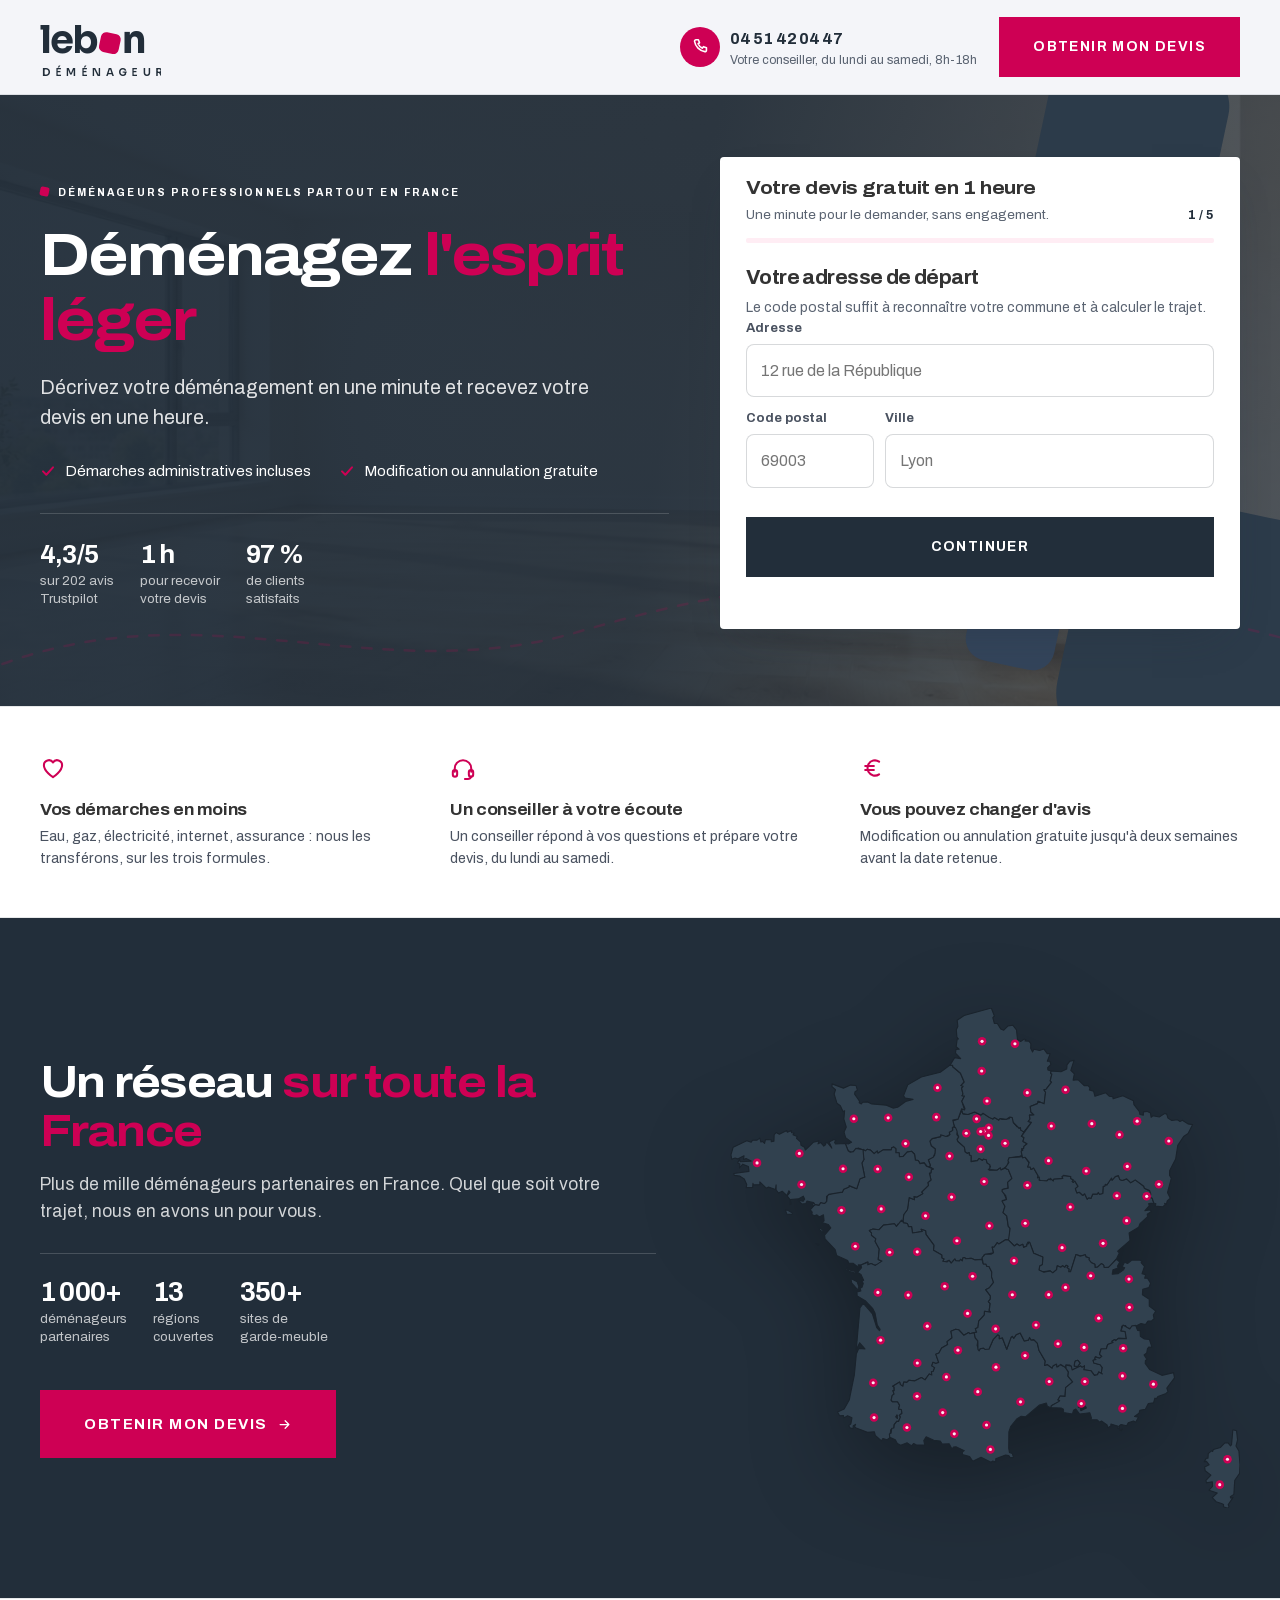
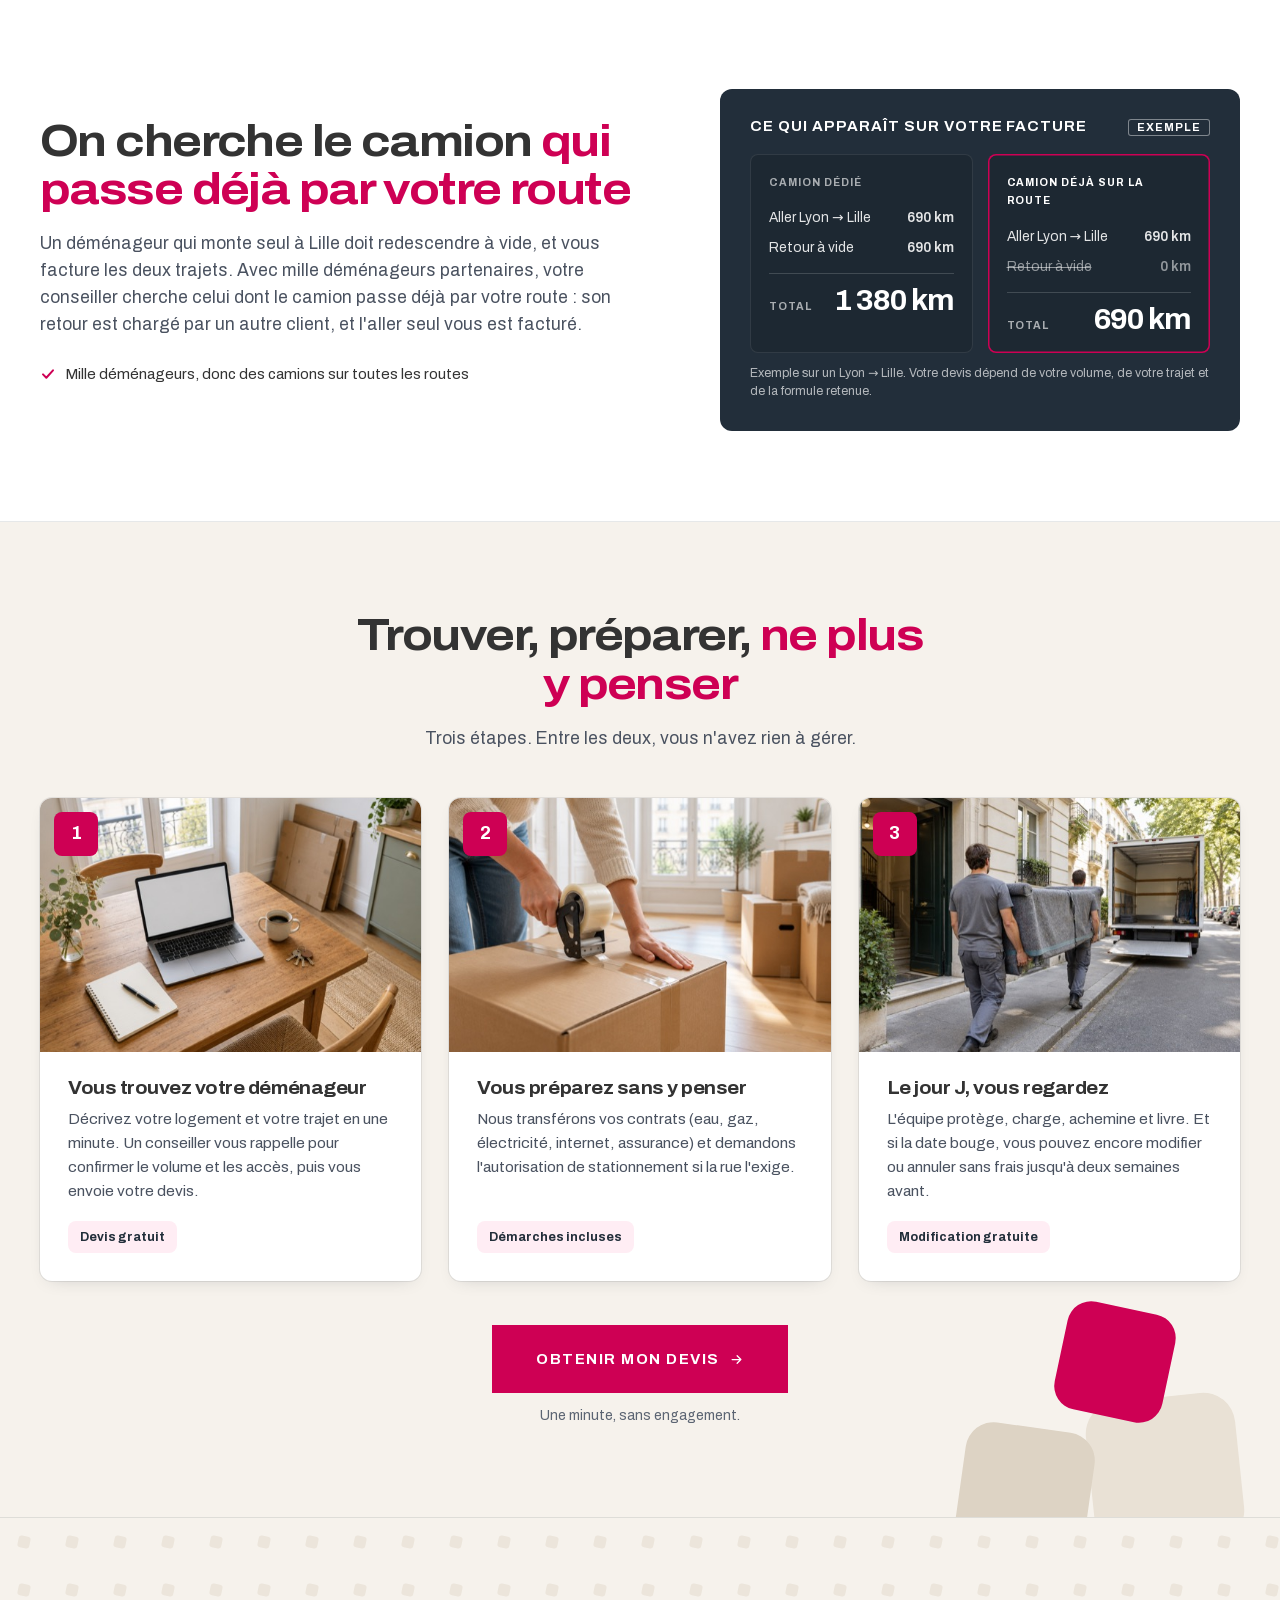
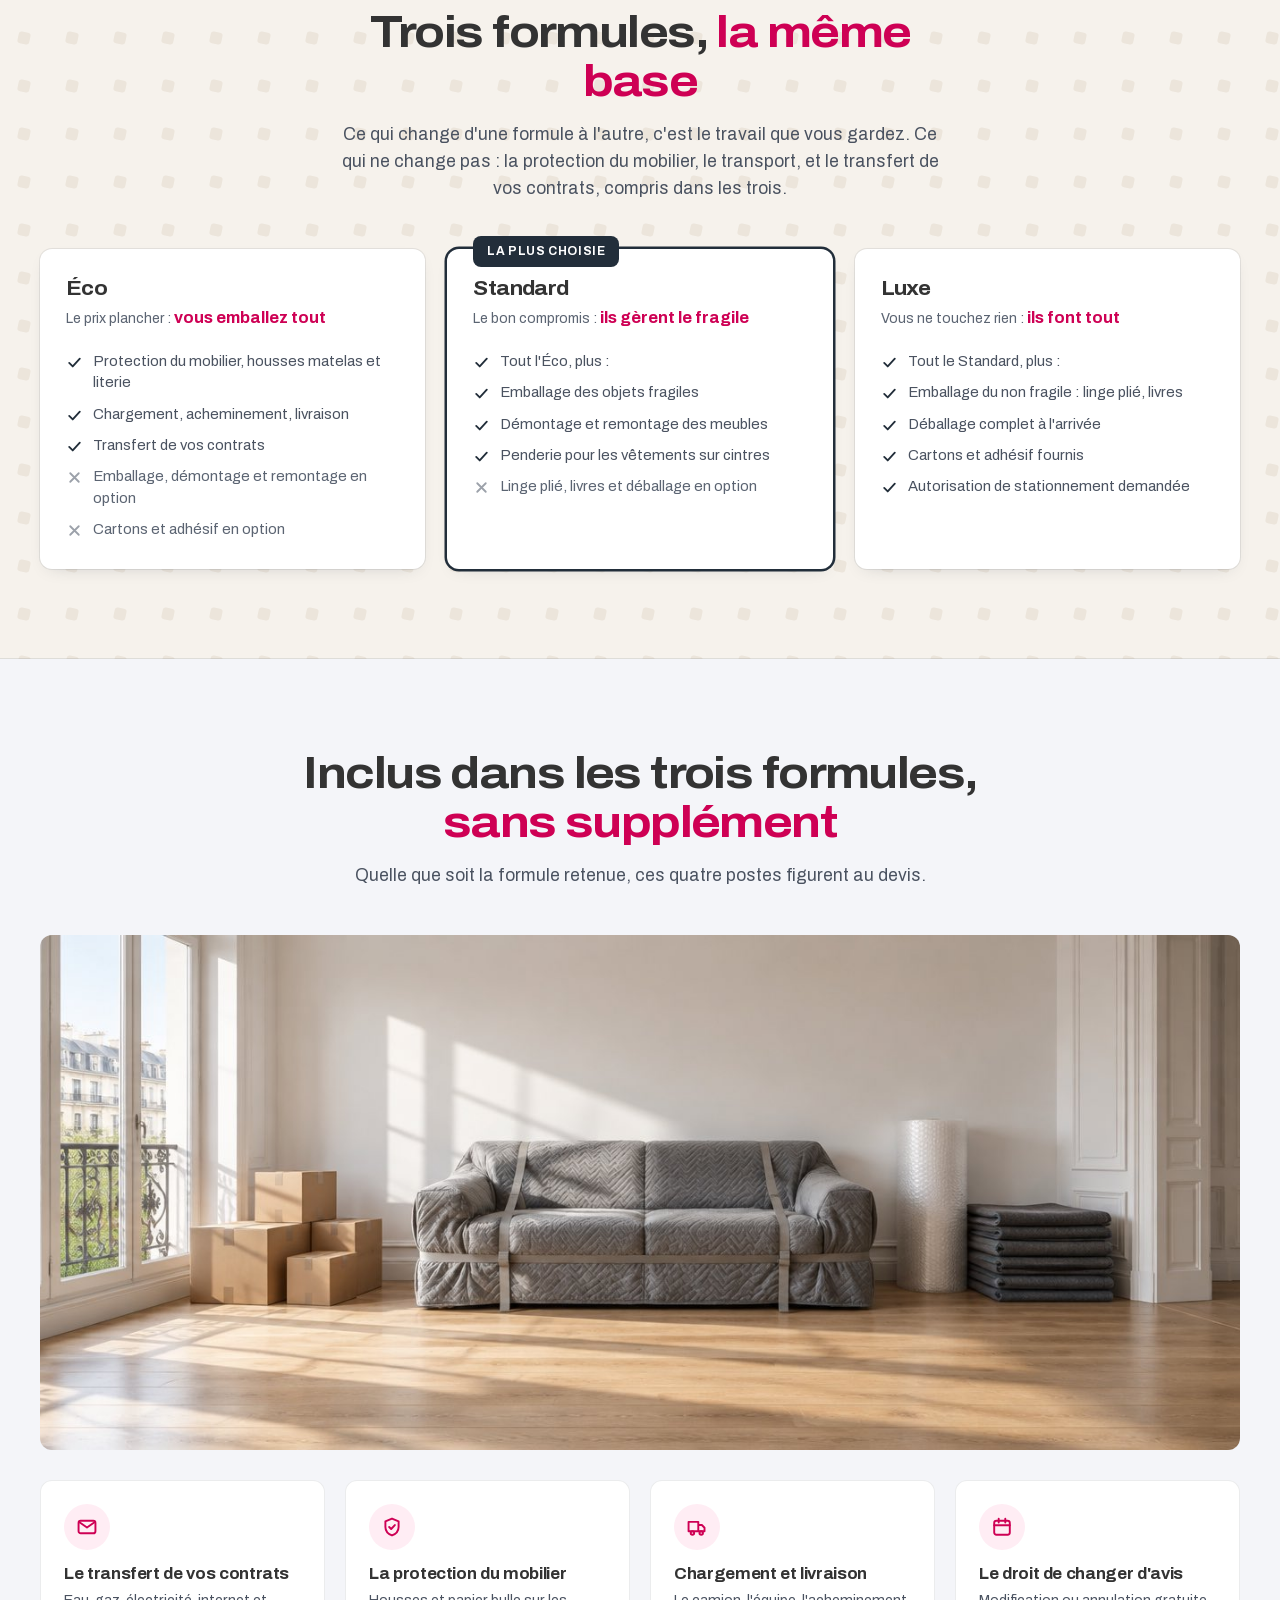
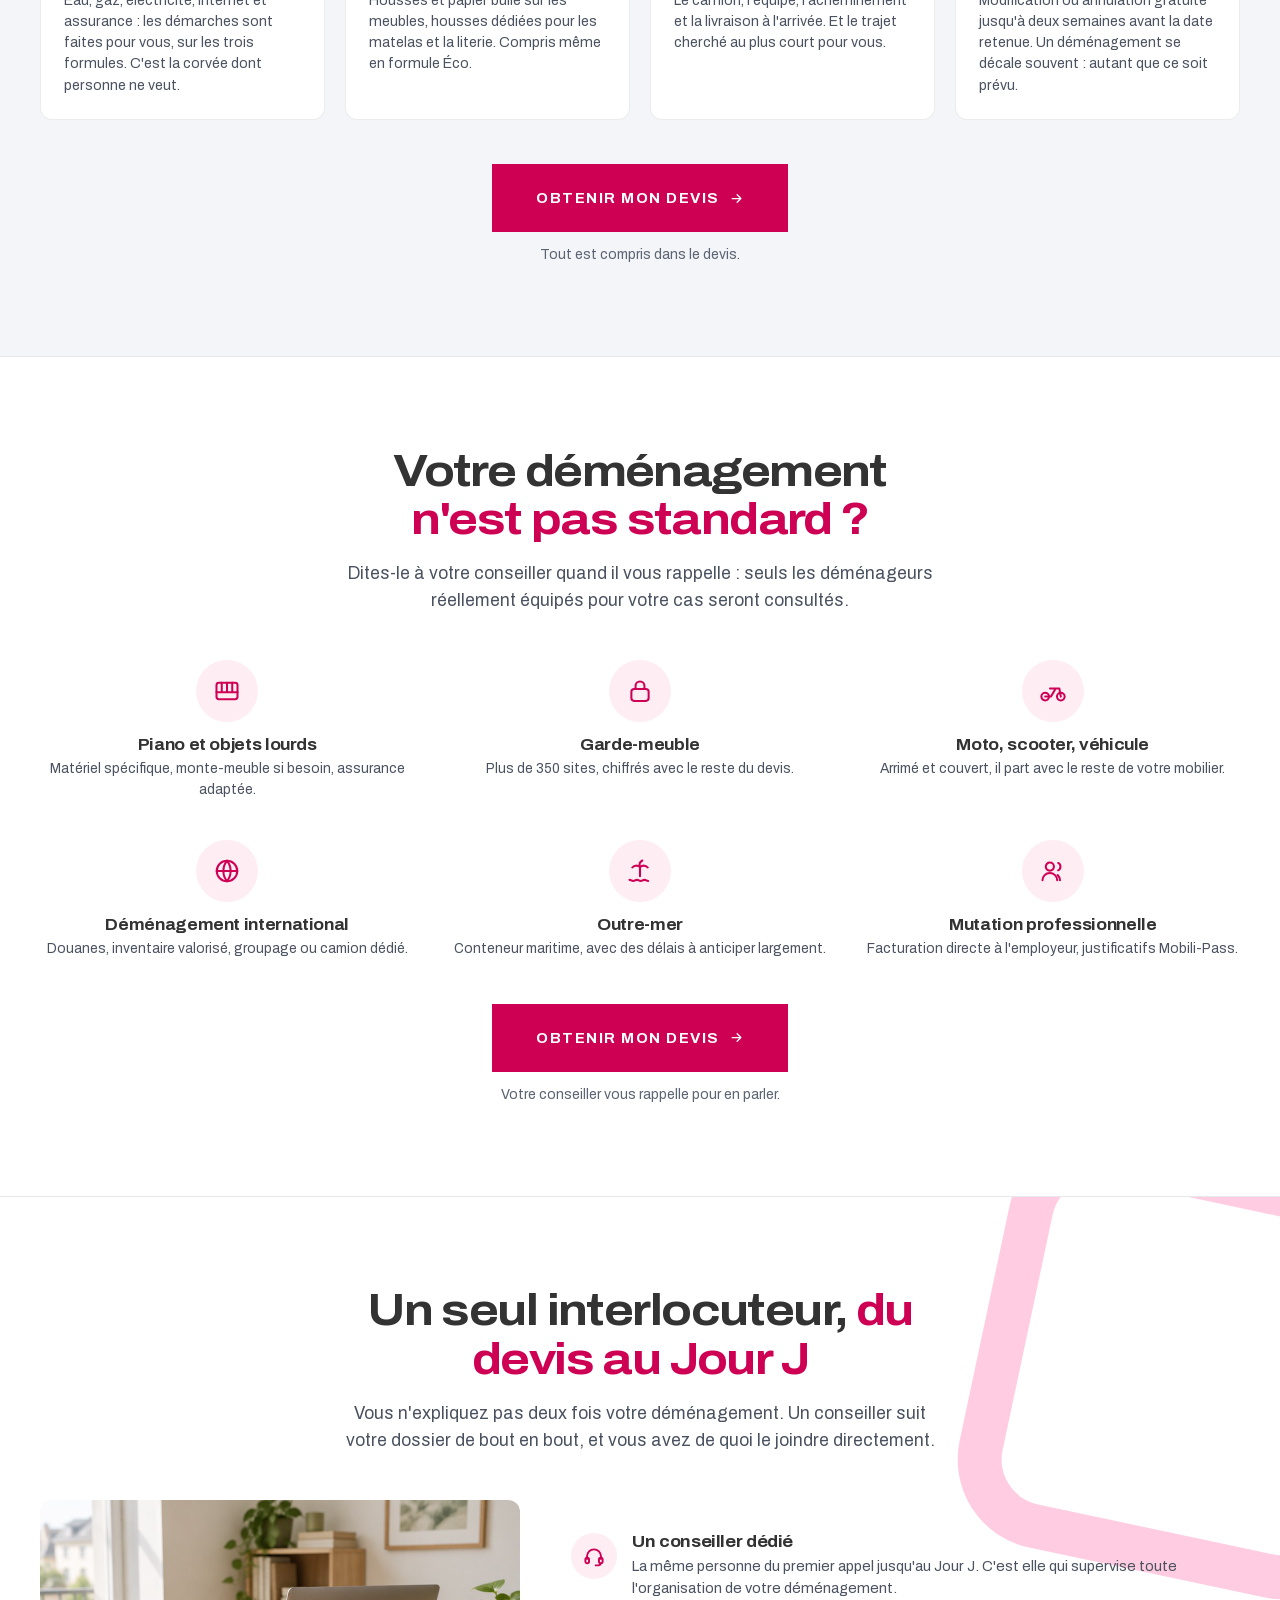
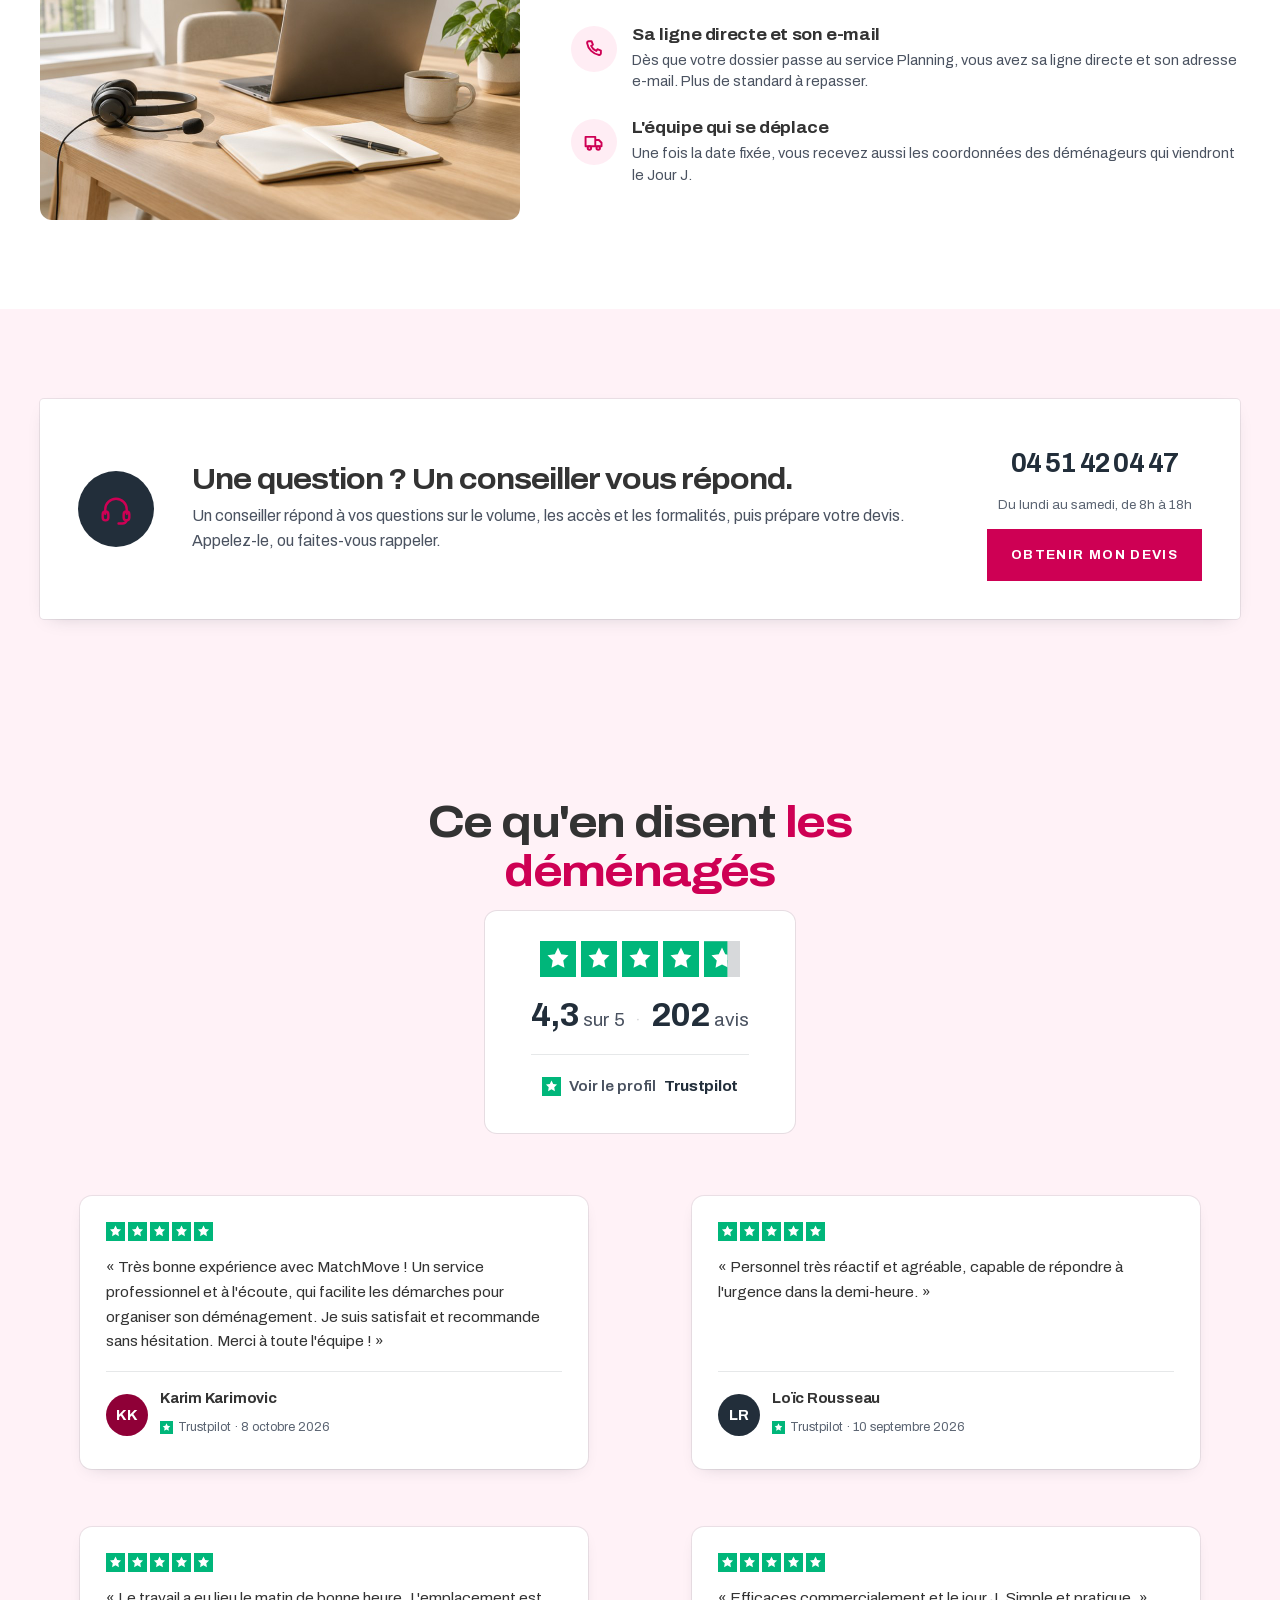
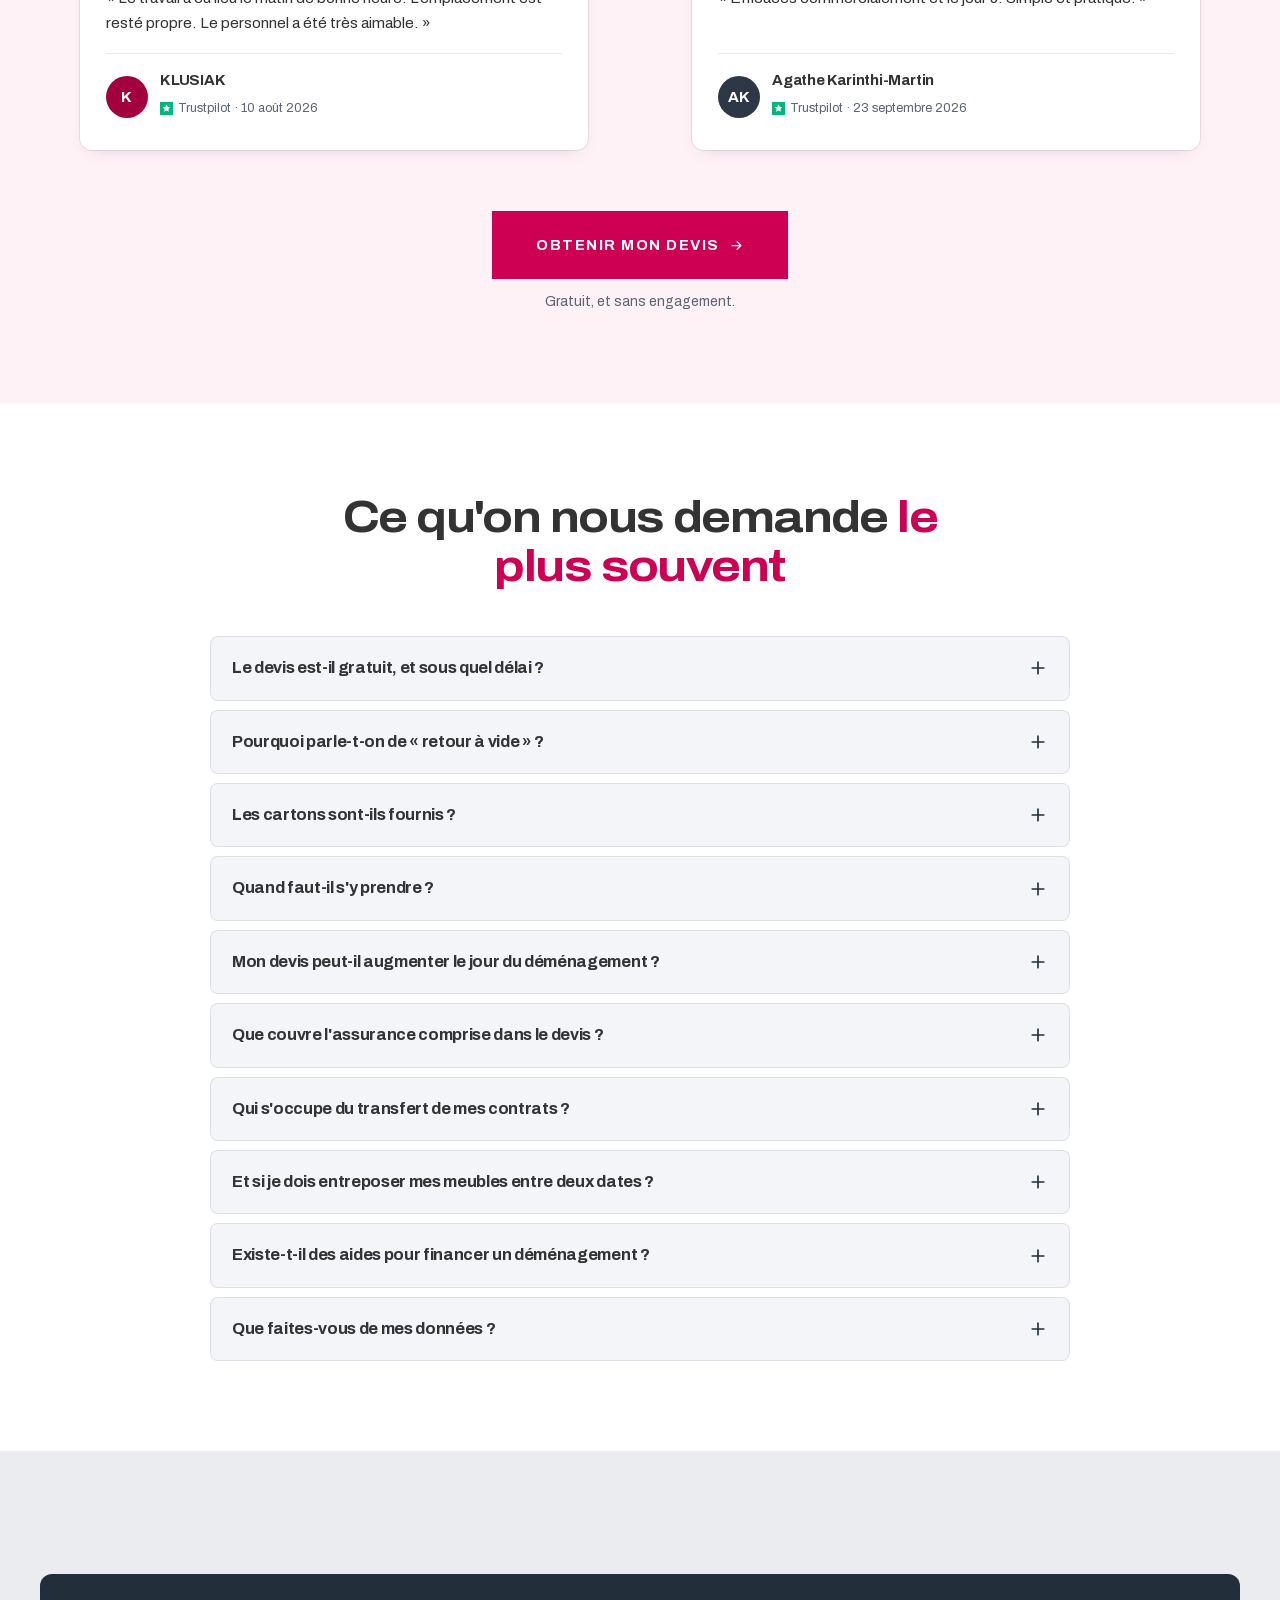
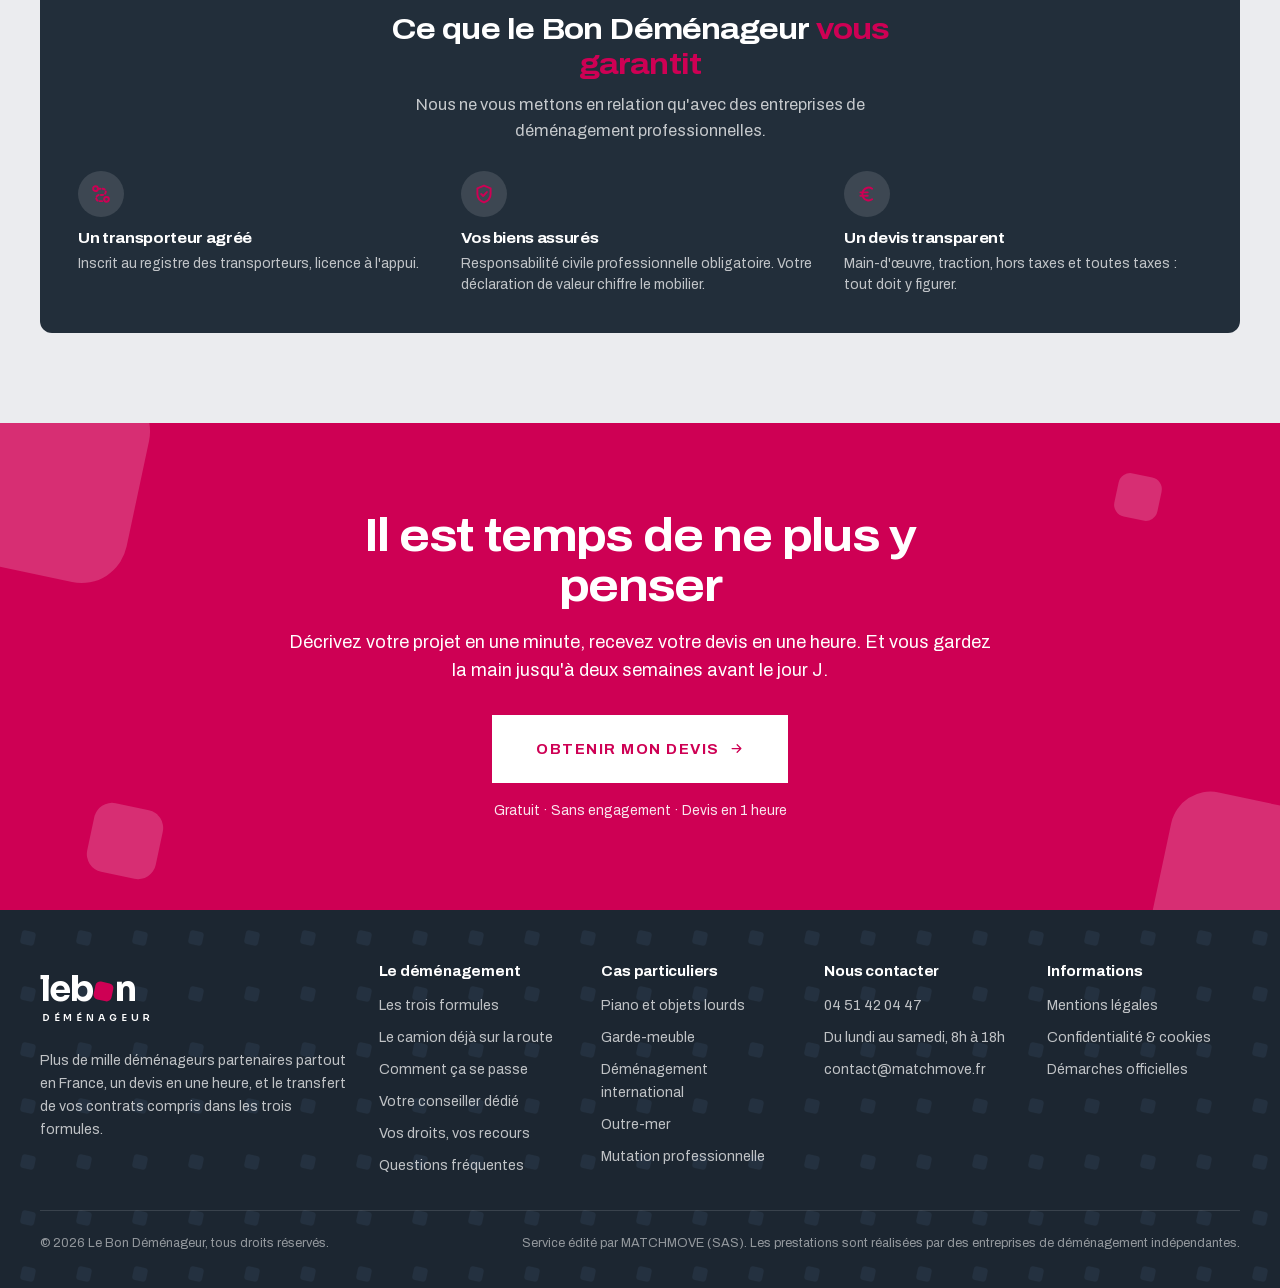
==== index.html @ 84400e70 "Plancher de sept jours sur la date de déménagement En deçà d'une semaine, aucun déménageur du réseau" ====
<!doctype html>
<html lang="fr">
<head>
<meta charset="utf-8">
<meta name="viewport" content="width=device-width, initial-scale=1, viewport-fit=cover">
<title>Déménagement : votre devis gratuit en 1 heure · Le Bon Déménageur</title>
<meta name="description" content="Décrivez votre déménagement en 1 minute, recevez votre devis en 1 heure. Plus de 1 000 déménageurs partenaires, démarches administratives incluses, annulation gratuite jusqu'à 2 semaines avant.">
<meta name="theme-color" content="#222E3A">
<link rel="icon" href="img/favicon.svg?v=2" type="image/svg+xml">
<!-- Le domaine est lebondéménageur.com, soit xn--lebondmnageur-ghbb.com en
     punycode. C'est la forme ASCII qui est écrite ici : les robots
     d'indexation et les scrapeurs de réseaux sociaux la traitent tous, la
     forme accentuée non. Google réaffiche l'accentuée dans ses résultats. -->
<link rel="canonical" href="https://xn--lebondmnageur-ghbb.com/">
<meta property="og:url" content="https://xn--lebondmnageur-ghbb.com/">

<meta property="og:type" content="website">
<meta property="og:locale" content="fr_FR">
<meta property="og:site_name" content="Le Bon Déménageur">
<meta property="og:title" content="Déménagez l'esprit léger">
<meta property="og:description" content="Votre devis en 1 heure. Plus de 1 000 déménageurs partenaires, démarches administratives incluses, annulation gratuite jusqu'à 2 semaines avant le jour J.">

<!-- Les deux polices du hero sont préchargées : elles portent le H1 et le
     formulaire, soit tout ce qui est visible au premier écran. Le reste de la
     page n'utilise aucune autre fonte. -->
<link rel="preload" href="fonts/archivo-latin.woff2" as="font" type="font/woff2" crossorigin>

<!-- IwlCMP : consent defaults (NE PAS deplacer, doit preceder GTM) -->
<script>
window.dataLayer=window.dataLayer||[];function gtag(){dataLayer.push(arguments);}
gtag('consent','default',{ad_storage:'denied',ad_user_data:'denied',
ad_personalization:'denied',analytics_storage:'denied',functionality_storage:'denied',
personalization_storage:'denied',security_storage:'granted',wait_for_update:500});
gtag('set','url_passthrough',true);gtag('set','ads_data_redaction',true);
</script>
<script src="https://cmp.iwantlead.fr/cmp/v1/cmp.js" data-site-id="qzzmdasx"></script>
<!-- Snippet GTM du client APRES ce bloc -->

<!-- Google Tag Manager — conteneur GTM-TWQ8JV44.
     Il DOIT rester après le bloc IwlCMP ci-dessus : les consentements par
     défaut se déclarent avant que la moindre balise ne parte. -->
<script>(function(w,d,s,l,i){w[l]=w[l]||[];w[l].push({'gtm.start':
new Date().getTime(),event:'gtm.js'});var f=d.getElementsByTagName(s)[0],
j=d.createElement(s),dl=l!='dataLayer'?'&l='+l:'';j.async=true;j.src=
'https://www.googletagmanager.com/gtm.js?id='+i+dl;f.parentNode.insertBefore(j,f);
})(window,document,'script','dataLayer','GTM-TWQ8JV44');</script>
<!-- End Google Tag Manager -->

<style>
/* ──────────────────────────────────────────────────────────────────────────
   CHARTE — Le Bon Déménageur
   Structure relevée sur l'Officiel du Déménagement : un navy ardoise #222E3A
   en ancre et leur magenta #CE0054 en action. La typo s'en écarte :
   Archivo, une seule famille dont l'axe de largeur fait la hiérarchie.
   La charte tient en deux teintes et des gris : le navy et le magenta. Sur
   fond sombre, où le magenta ne tient pas (2,47), c'est sa version claire
   qui prend le relais. Aucune troisième couleur.
   Deux corrections d'accessibilité au passage : leur site pose du blanc sur
   le vert pomme (2,04, illisible) et utilise un gris de texte #8F929B à
   3,11 — remplacé ici par un gris ardoise de la même famille.
   Tous les ratios ci-dessous sont mesurés.
   ────────────────────────────────────────────────────────────────────────── */
:root{
  /* Ancre de marque, relevée telle quelle sur leur site. 13,82 sur blanc,
     et le blanc dessus tient à 13,82 : titres et grands aplats sombres. */
  --nuit:#222E3A;  --nuit-2:#2C3845;  --nuit-3:#19232C;
  /* Leur vert pomme. Fond de bouton UNIQUEMENT, avec l'encre navy dessus
     (6,76). Jamais de blanc dessus, jamais en texte sur fond clair : il
     tombe à 2,04. Sert aussi d'accent sur le navy, où il donne 6,76. */
  /* Action principale, relevée sur leur site. Le blanc dessus donne 5,60 :
     on peut la reprendre telle quelle. */
  --magenta:#CE0054; --magenta-2:#A3003F;
  /* Accent sur fond sombre. Le magenta lui-même n'y tient pas (2,47 sur le
     navy) : c'est donc sa version claire qui prend le relais, à 6,04. Même
     famille chromatique, aucune troisième teinte dans la charte. */
  --rose:#CE0054;
  /* Décoratif seulement : bande du logo, tracés, filets. */
  --rose-2:#ED1D71;
  /* Teintes claires pour les pastilles et les fonds de bloc : l'encre navy y
     tient à 10,90. */
  --rose-pale:#FFEDF4; --rose-brume:#FFF2F7;
  /* Leurs gris d'interface. */
  --gris:#F4F5F9;
  --creme:#F6F2EC; --gris-2:#EBECEF; --white:#fff;
  /* Encre. --ink-3 est le plus clair qui reste lisible en petit texte
     (5,98 sur blanc, 5,49 sur le gris). */
  --ink:#333333; --ink-2:#4A5260; --ink-3:#5B6472;
  --line:rgba(34,46,58,.11); --line-2:rgba(34,46,58,.18);
  --err:#A52539;
  /* L'anneau de focus doit contraster avec le fond qu'il touche. Aucune
     couleur ne tient à la fois sur blanc et sur navy : le vert foncé sert
     sur fond clair, et une règle plus bas bascule sur le vert pomme dans
     les sections sombres. */
  --focus:#A3003F;
  /* Angles presque droits, comme chez eux : 12 px sur les boutons, 4 px sur
     les cartes. Les pastilles arrondies de la version précédente donnaient
     un ton « application », pas « déménageur ». */
  --r-lg:4px; --r-md:12px; --r-sm:8px;
  --ease:cubic-bezier(.32,.72,0,1);
  --shadow:0 18px 44px -22px rgba(34,46,58,.40), 0 0 0 1px rgba(34,46,58,.09);
  --shadow-sm:0 6px 18px -10px rgba(34,46,58,.26), 0 0 0 1px rgba(34,46,58,.09);
  /* Une seule famille pour toute la page. Archivo a un axe de largeur :
     c'est lui, et non un changement de police, qui crée la hiérarchie — titres
     légèrement élargis (112), sur-titres resserrés (88). */
  --font:'Archivo', ui-sans-serif, system-ui, -apple-system, 'Segoe UI', Arial, sans-serif;
  --wrap:1200px;
}

@font-face{font-family:'Archivo';src:url(fonts/archivo-latin.woff2) format('woff2');font-weight:400 700;font-stretch:85% 115%;font-style:normal;font-display:swap;unicode-range:U+0000-00FF,U+0131,U+0152-0153,U+02BB-02BC,U+02C6,U+02DA,U+02DC,U+0304,U+0308,U+0329,U+2000-206F,U+20AC,U+2122,U+2191,U+2193,U+2212,U+2215,U+FEFF,U+FFFD}
@font-face{font-family:'Archivo';src:url(fonts/archivo-latin-ext.woff2) format('woff2');font-weight:400 700;font-stretch:85% 115%;font-style:normal;font-display:swap;unicode-range:U+0100-02BA,U+02BD-02C5,U+02C7-02CC,U+02CE-02D7,U+02DD-02FF,U+0304,U+0308,U+0329,U+1D00-1DBF,U+1E00-1E9F,U+1EF2-1EFF,U+2020,U+20A0-20AB,U+20AD-20C4,U+2113,U+2C60-2C7F,U+A720-A7FF}

*,*::before,*::after{box-sizing:border-box}
html{-webkit-text-size-adjust:100%;scroll-behavior:smooth}
@media (prefers-reduced-motion:reduce){html{scroll-behavior:auto}*,*::before,*::after{animation-duration:.01ms!important;transition-duration:.01ms!important}}
body{margin:0;background:var(--gris);color:var(--ink);font-family:var(--font);font-size:17px;line-height:1.6;-webkit-font-smoothing:antialiased;overflow-x:hidden}
img,svg{max-width:100%}
/* Les titres prennent la largeur étendue d'Archivo : ils gagnent en présence
   sans changer de police ni monter en graisse. */
h1,h2,h3,h4{margin:0;line-height:1.08;letter-spacing:-.035em;font-weight:700;font-stretch:112%}
h3,h4{letter-spacing:-.025em;font-stretch:106%}
p{margin:0}
a{color:inherit}
button{font:inherit;color:inherit}
/* Un seul accent sur fond clair : celui des boutons. Sur fond sombre il
   reste le rose clair, car le magenta n'y tient que 1,99:1 contre le
   voile du hero, soit sous le seuil même pour du grand texte. */
.em{color:var(--magenta)}
.wrap{width:min(100% - 36px, var(--wrap));margin-inline:auto}
.sr{position:absolute;width:1px;height:1px;padding:0;margin:-1px;overflow:hidden;clip:rect(0 0 0 0);white-space:nowrap;border:0}
:where(a,button,input,select,summary,label.opt):focus-visible{outline:3px solid var(--focus);outline-offset:2px;border-radius:8px}
/* Sur le navy, le vert foncé ne ressort pas (2,85) : on bascule sur le vert
   pomme, qui y donne 6,76. */
.hero :focus-visible,.km :focus-visible,.final :focus-visible,.ftr :focus-visible,
.sticky__tel:focus-visible{outline-color:var(--rose)}

/* ── Boutons ─────────────────────────────────────────────────────────────── */
.btn{display:inline-flex;align-items:center;justify-content:center;gap:9px;border:0;cursor:pointer;
  font-weight:700;font-size:14px;letter-spacing:.1em;text-transform:uppercase;
  padding:19px 34px;border-radius:0;font-stretch:100%;
  text-decoration:none;transition:transform .16s var(--ease),background .16s,box-shadow .16s;white-space:nowrap}
.btn:active{transform:translateY(1px) scale(.99)}
/* Le balayage : un reflet oblique qui traverse le bouton au survol. Un seul
   pseudo-élément, animé en transform — rien qui déclenche un recalcul de mise
   en page. */
.btn{position:relative;overflow:hidden;isolation:isolate}
.btn::after{content:"";position:absolute;inset:0;z-index:-1;pointer-events:none;
  background:linear-gradient(100deg,transparent 30%,rgba(255,255,255,.26) 50%,transparent 70%);
  transform:translateX(-120%);transition:transform .6s var(--ease)}
.btn .ico{transition:transform .22s var(--ease)}
/* Action principale : leur magenta, blanc dessus (5,60). */
.btn--cta{background:var(--magenta);color:#fff}
.btn--cta:hover{background:var(--magenta-2)}
/* Action secondaire : le vert pomme ne porte que l'encre navy (2,04 en blanc). */
.btn--nuit{background:var(--nuit);color:#fff}
.btn--nuit:hover{background:var(--nuit-2)}
.btn--ghost{background:transparent;color:var(--nuit);box-shadow:inset 0 0 0 2px var(--line-2)}
.btn--ghost:hover{box-shadow:inset 0 0 0 2px var(--nuit)}
.btn--lg{padding:22px 44px;font-size:15px}
.btn--full{width:100%}
.ico{width:1em;height:1em;fill:none;stroke:currentColor;stroke-width:2;stroke-linecap:round;stroke-linejoin:round;flex:none}

/* ── En-tête ─────────────────────────────────────────────────────────────── */
.hdr{position:relative;z-index:30;background:var(--gris);border-bottom:1px solid var(--line)}
.hdr__in{display:flex;align-items:center;gap:20px;padding:13px 0;justify-content:space-between}
.hdr__logo{display:flex;align-items:center;text-decoration:none}
.hdr__logo img{height:68px;width:auto;display:block}
.hdr__r{display:flex;align-items:center;gap:22px}
.tel{display:flex;align-items:center;gap:10px;text-decoration:none;min-height:44px}
.tel__ico{width:40px;height:40px;border-radius:50%;background:var(--magenta);color:#fff;display:grid;place-items:center;flex:none}
.tel__ico .ico{width:19px;height:19px}
.tel b{display:block;font-size:16px;letter-spacing:-.015em;color:var(--nuit)}
.tel small{display:block;font-size:12.5px;color:var(--ink-3);line-height:1.3}
@media (max-width:900px){.hdr__logo img{height:56px}.tel small{display:none}.hdr .btn{display:none}}
@media (max-width:560px){.tel b{display:none}.hdr__in{padding:11px 0}}

/* ── Hero ────────────────────────────────────────────────────────────────── */
.hero{position:relative;color:#fff;overflow:clip;padding:clamp(34px,5vw,62px) 0 clamp(46px,6vw,78px);
  background:var(--nuit) url(img/hero-900.jpg) center/cover no-repeat}
@media (min-width:901px){.hero{background-image:url(img/hero-1600.jpg)}}
/* Le voile qui rend le blanc lisible par-dessus la photo. Densité calibrée,
   pas estimée : le pixel le plus clair sous le titre est du blanc pur (la
   fenêtre du cliché), et tout se mesure sur ce pire cas.
   Relevé de 93 à 96 % : la photo s'efface davantage, et surtout le rose du
   surtitre y passe de 4,16 à 4,57, au-dessus des 4,5 exigés pour du texte de
   moins de 18,66 px — ce qu'il n'atteignait pas avant. Le blanc du titre y
   monte à 12,25.
   Le voile s'éclaircit à droite, sous la carte du formulaire, où aucun texte
   clair ne repose sur la photo : c'est là qu'on la laisse se voir. */
.hero::before{content:"";position:absolute;inset:0;
  background:linear-gradient(100deg,
    rgba(34,46,58,.96) 0%, rgba(34,46,58,.94) 52%,
    rgba(34,46,58,.84) 74%, rgba(34,46,58,.68) 100%)}
@media (max-width:1000px){
  /* En une seule colonne, le texte traverse toute la largeur : le voile
     redevient uniforme, à la densité mesurée. */
  .hero::before{background:linear-gradient(180deg, rgba(34,46,58,.96), rgba(34,46,58,.94))}
}
.hero__route{position:absolute;left:0;right:0;bottom:-6px;height:190px;opacity:.16;pointer-events:none}
.hero__in{position:relative;z-index:1;display:grid;grid-template-columns:minmax(0,1fr) minmax(0,520px);gap:clamp(28px,4vw,58px);align-items:start}
.hero__copy{padding-top:clamp(4px,2vw,26px)}
/* Sur-titre : un fond et un rayon en faisaient un bouton alors que rien n'y
   est cliquable. Il redevient ce qu'il est — une ligne de texte, tenue par
   son interlettrage et un filet d'accent. */
.eyebrow{display:flex;align-items:center;gap:9px;font-size:11.5px;font-weight:700;
  letter-spacing:.18em;font-stretch:88%;text-transform:uppercase;color:#fff;
  margin-bottom:22px}
.eyebrow .dot{width:9px;height:9px;border-radius:2px;background:var(--rose);flex:none;
  transform:rotate(12deg)}  /* même inclinaison que le carré du logo et que les cartons */
h1{font-size:clamp(35px,5.4vw,60px);letter-spacing:-.035em}
.hero__sub{margin-top:20px;font-size:clamp(16.5px,1.65vw,19.5px);line-height:1.55;color:rgba(255,255,255,.86);max-width:30em}
/* Même remarque : les arguments étaient encadrés comme des boutons. Sans fond
   ni bordure, seule la coche d'accent les signale — et ils se lisent comme la
   liste qu'ils sont. */
.chips{display:flex;flex-wrap:wrap;gap:11px 28px;margin-top:26px;padding:0;list-style:none}
.chips li{display:inline-flex;align-items:center;gap:9px;font-size:15px;font-weight:400}
.chips .ico{width:16px;height:16px;color:var(--rose);stroke-width:3}
.hero__proof{margin-top:30px;padding-top:26px;border-top:1px solid rgba(255,255,255,.16);
  display:grid;grid-template-columns:repeat(3,auto);gap:26px;justify-content:start}
.hero__proof b{display:block;font-size:26px;letter-spacing:-.03em;line-height:1.1}
.hero__proof span{display:block;font-size:13.5px;color:rgba(255,255,255,.72);line-height:1.35;margin-top:3px}
@media (max-width:1000px){
  /* Sous 1000 px le formulaire passerait sous les arguments, soit ~1 200 px
     plus bas : sur mobile il ne serait jamais vu. display:contents fait
     remonter les enfants de .hero__copy au rang d'éléments de grille, ce qui
     permet d'intercaler la carte entre l'accroche et les arguments. */
  .hero__in{grid-template-columns:1fr;text-align:center;row-gap:0}
  .hero__copy{display:contents}
  /* Centré, le sur-titre passe sur deux lignes et son filet se retrouve à
     côté de la première seulement, ce qui déséquilibre le bloc. On le masque :
     l'interlettrage suffit à distinguer la ligne. */
  .eyebrow{order:1;justify-content:center}
  .eyebrow .dot{display:none}
  h1{order:2}
  .hero__sub{order:3;margin-inline:auto;margin-bottom:26px}
  .quiz{order:4;text-align:left}
  .chips{order:5;justify-content:center;margin-top:30px}
  .hero__proof{order:6;justify-content:center;grid-template-columns:repeat(3,1fr);
    max-width:480px;margin-inline:auto;text-align:center;gap:14px}
}
@media (max-width:560px){
  .hero{padding-top:24px}
  h1{font-size:clamp(31px,8.6vw,38px)}
  .hero__sub{font-size:16px;margin-top:16px}
  .eyebrow{margin-bottom:16px;font-size:12.5px;padding:7px 13px}
  .hero__proof b{font-size:21px}
  .hero__proof span{font-size:12px}
}

/* ── Carte formulaire ────────────────────────────────────────────────────── */
.quiz{background:var(--white);color:var(--ink);border-radius:var(--r-lg);box-shadow:var(--shadow);
  position:relative;scroll-margin-top:18px}
.quiz__top{padding:21px 26px 0}
.quiz__ttl{font-size:19px;letter-spacing:-.025em}
.quiz__meta{display:flex;justify-content:space-between;align-items:baseline;gap:12px;margin-top:5px}
.quiz__meta p{font-size:13.5px;color:var(--ink-3)}
.quiz__count{font-size:13px;font-weight:700;color:var(--nuit);font-variant-numeric:tabular-nums;flex:none}
.bar{height:5px;border-radius:2px;background:var(--rose-pale);overflow:hidden;margin-top:13px}
.bar i{display:block;height:100%;width:0;background:var(--magenta);border-radius:2px;transition:width .4s var(--ease)}
.quiz__view{padding:22px 26px 26px}
@media (max-width:560px){.quiz__top{padding:18px 18px 0}.quiz__view{padding:18px}}

.step{display:none;border:0;padding:0;margin:0;min-width:0}
.step.is-on{display:block;animation:in .34s var(--ease) both}
@keyframes in{from{opacity:0;transform:translateX(14px)}to{opacity:1;transform:none}}
.step__q{font-size:21px;font-weight:700;letter-spacing:-.028em;line-height:1.2;padding:0;display:block}
.step__hint{font-size:14px;color:var(--ink-3);margin-top:7px;line-height:1.45}
.opts{display:grid;gap:9px;margin-top:17px}
.opts--2{grid-template-columns:1fr 1fr}
@media (max-width:420px){.opts--2{grid-template-columns:1fr}}
.opt{position:relative;display:flex;align-items:center;gap:13px;padding:13px 15px;border-radius:var(--r-sm);
  background:var(--gris);box-shadow:inset 0 0 0 1.5px var(--line);cursor:pointer;
  transition:box-shadow .15s,background .15s,transform .15s var(--ease)}
.opt:hover{background:var(--rose-brume);box-shadow:inset 0 0 0 1.5px var(--nuit)}
.opt input{position:absolute;opacity:0;width:0;height:0}
.opt__ico{width:40px;height:40px;border-radius:11px;display:grid;place-items:center;flex:none;background:var(--rose-pale);color:var(--nuit)}
.opt__ico .ico{width:20px;height:20px}
.opt__txt{flex:1;font-weight:700;font-size:15.5px;letter-spacing:-.015em;line-height:1.25;min-width:0}
.opt__txt small{display:block;font-weight:500;font-size:13px;color:var(--ink-3);margin-top:2px;letter-spacing:0}
.opt__tick{width:22px;height:22px;border-radius:50%;flex:none;box-shadow:inset 0 0 0 2px var(--line-2);display:grid;place-items:center}
.opt__tick svg{width:13px;height:13px;fill:none;stroke:#fff;stroke-width:3;stroke-linecap:round;stroke-linejoin:round;opacity:0;transition:opacity .15s}
.opt input:checked ~ .opt__tick{background:var(--nuit);box-shadow:none}
.opt input:checked ~ .opt__tick svg{opacity:1}
.opt:has(input:checked){background:var(--rose-brume);box-shadow:inset 0 0 0 2px var(--nuit)}
.opt input:focus-visible ~ .opt__tick{outline:3px solid var(--focus);outline-offset:2px}

.grid2{display:grid;grid-template-columns:1fr 1fr;gap:11px;margin-top:17px}
.grid2--cp{grid-template-columns:128px 1fr}
@media (max-width:460px){.grid2,.grid2--cp{grid-template-columns:1fr}}
.field{display:flex;flex-direction:column;gap:5px;min-width:0;position:relative}
/* Suggestions d'adresse. La liste se superpose aux champs suivants et au
   panneau de projet : elle doit passer au-dessus, et ne jamais pousser le
   formulaire vers le bas pendant la frappe. */
.ac{position:absolute;top:100%;left:0;right:0;z-index:30;margin-top:5px;list-style:none;
  background:var(--white);border-radius:var(--r-sm);overflow:hidden auto;max-height:264px;
  overscroll-behavior:contain;box-shadow:0 0 0 1px var(--line-2),0 16px 34px -16px rgba(34,46,58,.55)}
.ac li{padding:10px 13px;font-size:14.5px;line-height:1.3;cursor:pointer;
  border-top:1px solid var(--line)}
.ac li:first-child{border-top:0}
.ac li small{display:block;font-size:12.6px;color:var(--ink-3);margin-top:2px}
.ac li[aria-selected="true"]{background:var(--rose-brume);box-shadow:inset 2.5px 0 0 var(--magenta)}
@media (hover:hover) and (pointer:fine){.ac li:hover{background:var(--rose-brume)}}
.field label{font-size:13px;font-weight:700;color:var(--ink-2);letter-spacing:-.005em}
.field input,.field select{width:100%;padding:13px 14px;border-radius:var(--r-sm);border:1.5px solid var(--line-2);
  background:var(--white);font:inherit;font-size:16px;color:var(--ink);transition:border-color .15s,box-shadow .15s}
.field input:focus,.field select:focus{outline:0;border-color:var(--nuit);box-shadow:0 0 0 3px var(--rose-pale)}
.field input[aria-invalid="true"],.field select[aria-invalid="true"]{border-color:var(--err);box-shadow:0 0 0 3px rgba(179,38,30,.13)}
.field select{appearance:none;cursor:pointer;padding-right:40px;
  background-image:url("data:image/svg+xml,%3Csvg xmlns='http://www.w3.org/2000/svg' viewBox='0 0 24 24' fill='none' stroke='%234C5551' stroke-width='2.4' stroke-linecap='round'%3E%3Cpath d='M6 9l6 6 6-6'/%3E%3C/svg%3E");
  background-repeat:no-repeat;background-position:right 13px center;background-size:17px}
/* Safari iOS donne aux champs date une hauteur intrinsèque plus faible que
   celle des autres champs et les aligne en haut : on la force pour que la
   ligne garde la même assise que les codes postaux au-dessus. */
.field input[type=date]{min-height:51px;appearance:none;-webkit-appearance:none;display:block}
.field input[type=date]::-webkit-date-and-time-value{text-align:left;margin:0}
.field input[type=date]::-webkit-calendar-picker-indicator{opacity:.55;cursor:pointer}
.field input[type=date]:hover::-webkit-calendar-picker-indicator{opacity:1}
.tel-f{display:flex;align-items:stretch}
.tel-f .cc{display:grid;place-items:center;padding:0 13px;border:1.5px solid var(--line-2);border-right:0;
  border-radius:var(--r-sm) 0 0 var(--r-sm);background:var(--gris);font-weight:700;font-size:15px;color:var(--ink-2)}
.tel-f input{border-radius:0 var(--r-sm) var(--r-sm) 0}
.note{font-size:13px;margin-top:9px;color:var(--ink-3);line-height:1.45;min-height:1px}
.note.bad{color:var(--err);font-weight:600}
.note.ok{color:var(--nuit);font-weight:600}
.communes{display:flex;flex-wrap:wrap;gap:7px;margin-top:11px}
.communes:empty{margin:0}
.cmn{border:1.5px solid var(--line-2);background:var(--white);border-radius:var(--r-sm);padding:8px 14px;
  font-size:14px;font-weight:600;cursor:pointer;transition:.14s}
.cmn:hover{border-color:var(--nuit);background:var(--rose-brume)}
.cmn[aria-pressed="true"]{background:var(--nuit);border-color:var(--nuit);color:#fff}
.acts{display:flex;gap:10px;margin-top:19px}
.acts .btn{flex:1}
.consent{display:flex;gap:12px;align-items:flex-start;margin-top:17px;padding:14px;border-radius:var(--r-sm);
  background:var(--gris);cursor:pointer}
.consent p{font-size:12.6px;color:var(--ink-2);line-height:1.45}
.sw{position:relative;flex:none;width:44px;height:26px;border-radius:999px;background:var(--line-2);
  box-shadow:inset 0 0 0 1.5px var(--magenta);transition:background .18s,box-shadow .18s}
.sw input{position:absolute;opacity:0;width:0;height:0}
.sw span{position:absolute;top:3px;left:3px;width:20px;height:20px;border-radius:50%;background:#fff;
  box-shadow:0 1px 3px rgba(0,0,0,.26);transition:transform .2s var(--ease)}
.sw:has(input:checked){background:var(--nuit);box-shadow:inset 0 0 0 1.5px var(--rose)}
.sw:has(input:checked) span{transform:translateX(18px)}
.sw:has(input:focus-visible){outline:3px solid var(--focus);outline-offset:2px}
.back{background:0;border:0;padding:12px 4px;margin-top:8px;cursor:pointer;color:var(--ink-3);
  font-size:13.5px;font-weight:600;display:inline-flex;align-items:center;gap:6px}
.back:hover{color:var(--nuit)}
.back .ico{width:15px;height:15px}
.hp{position:absolute;left:-9999px;width:1px;height:1px;opacity:0}
.quiz__foot{padding:0 26px 22px;display:flex;align-items:center;gap:9px;font-size:12.4px;color:var(--ink-3)}
.quiz__foot .ico{width:15px;height:15px;color:var(--nuit);flex:none}
@media (max-width:560px){.quiz__foot{padding:0 18px 18px}}

/* Panneau d'estimation — l'argument qui fait finir le formulaire : le
   visiteur voit son chiffre avant de donner ses coordonnées. */
.est{margin-top:16px;border-radius:var(--r-md);background:var(--nuit);color:#fff;padding:17px 19px;display:none}
.est.is-on{display:block;animation:in .36s var(--ease) both}
.est__h{font-size:12px;font-weight:700;text-transform:uppercase;letter-spacing:.07em;color:var(--rose);display:flex;align-items:center;gap:7px}
.est__h .ico{width:14px;height:14px;stroke-width:2.6}
.est__row{display:flex;align-items:baseline;gap:9px;flex-wrap:wrap;margin-top:9px}
.est__v{font-size:28px;font-weight:700;letter-spacing:-.035em;font-variant-numeric:tabular-nums;line-height:1.05}
.est__u{font-size:14px;color:rgba(255,255,255,.75);font-weight:600}
.est__d{font-size:13px;color:rgba(255,255,255,.78);margin-top:8px;line-height:1.45;display:flex;align-items:flex-start;gap:7px}
.est__d .ico{width:14px;height:14px;margin-top:3px;flex:none;color:var(--rose)}

/* ── Rubans et sections ──────────────────────────────────────────────────── */
section{padding:clamp(54px,7vw,92px) 0}
.sec-h{max-width:min(600px,100%);margin-bottom:clamp(30px,4vw,46px)}
.incl .sec-h{max-width:min(760px,100%)}
.sec-h.ctr{margin-inline:auto;text-align:center}
.sec-h h2{font-size:clamp(28px,3.9vw,45px)}
/* Un seul accent de titre sur toute la page, celui des boutons, y compris
   sur fond sombre.
   ⚠ Contrastes mesurés du magenta #CE0054 : 1,99:1 contre le voile du hero
   et 2,47:1 sur le bleu nuit, là où 3:1 est attendu pour du grand texte.
   Choix assumé du client, consigné ici : si l'accessibilité devait primer,
   c'est --rose (#CE0054, respectivement 4,57 et 5,16) qu'il faudrait
   reprendre sur les quatre titres à fond sombre — hero, carte de France,
   panneau des garanties, section finale. */
.sec-h h2 .em{color:var(--magenta)}
.sec-h p{margin-top:16px;font-size:17.5px;color:var(--ink-2);line-height:1.55}

.band{background:var(--white);border-block:1px solid var(--line);padding:clamp(34px,4vw,48px) 0}
.band__g{display:grid;grid-template-columns:repeat(3,1fr);gap:clamp(18px,2.4vw,34px)}
.band__i .ico{width:26px;height:26px;color:var(--magenta);stroke-width:1.9}
.band__i h3{font-size:16.5px;margin-top:12px;letter-spacing:-.022em}
.band__i p{font-size:14.5px;color:var(--ink-2);margin-top:7px;line-height:1.5}
@media (max-width:860px){.band__g{grid-template-columns:1fr 1fr;gap:26px}}
@media (max-width:520px){.band__g{grid-template-columns:1fr}}

/* Carte du réseau */
.carte{background:var(--nuit);color:#fff;overflow:clip}
.carte__in{display:grid;grid-template-columns:minmax(0,1fr) minmax(0,520px);
  gap:clamp(30px,5vw,70px);align-items:center}
.carte__wrap{filter:drop-shadow(0 24px 48px rgba(0,0,0,.35))}
.carte__svg{width:100%;height:auto;display:block}
.carte__reg path{fill:#31414F;stroke:#1A232C;stroke-width:1.2;stroke-linejoin:round;
  transition:fill .22s var(--ease)}
/* Les pastilles ne doivent pas intercepter le pointeur, sinon elles
   trouveraient le survol à la place de la région qui les porte. */
.carte__pins{pointer-events:none}
.pin__o{fill:var(--magenta)}
.pin__i{fill:#fff;opacity:.92}
.carte__st{display:grid;grid-template-columns:repeat(3,auto);gap:26px;justify-content:start;
  margin-top:28px;padding-top:24px;border-top:1px solid rgba(255,255,255,.17)}
.carte__st b{display:block;font-size:27px;letter-spacing:-.03em;line-height:1.05}
.carte__st span{display:block;font-size:13.5px;color:rgba(255,255,255,.72);line-height:1.35;margin-top:3px}
.carte .sec-h p{color:rgba(255,255,255,.8)}
@media (max-width:950px){
  .carte__in{grid-template-columns:1fr}
  /* La carte passe sous le texte et se recentre, bornée pour ne pas écraser
     la section sur les grands téléphones. */
  .carte__svg{max-width:420px;margin-inline:auto}
  .carte__st{justify-content:center;text-align:center;grid-template-columns:repeat(3,1fr)}
}
@media (max-width:560px){
  .carte__st{gap:14px}
  .carte__st b{font-size:21px}
  .carte__st span{font-size:12px}
}

/* Étapes */
.steps{display:grid;grid-template-columns:repeat(3,1fr);gap:clamp(16px,2.4vw,28px);counter-reset:s}
.stp{background:var(--white);border-radius:var(--r-md);box-shadow:var(--shadow-sm);
  position:relative;counter-increment:s;overflow:hidden;display:flex;flex-direction:column}
/* L'image coiffe la carte, à ratio constant pour que les trois s'alignent
   quelle que soit la longueur du texte. */
.stp__img{aspect-ratio:3/2;overflow:hidden;background:var(--gris-2)}
.stp__img img{width:100%;height:100%;object-fit:cover;display:block}
.stp__c{padding:26px 28px 28px;display:flex;flex-direction:column;flex:1}
.stp::before{content:counter(s);position:absolute;top:14px;left:14px;z-index:2;width:44px;height:44px;border-radius:var(--r-sm);
  background:var(--magenta);color:#fff;display:grid;place-items:center;font-weight:700;font-size:18px;
  box-shadow:none}
.stp h3{font-size:19px;letter-spacing:-.025em}
.stp p{font-size:15.5px;color:var(--ink-2);margin-top:9px;margin-bottom:18px;line-height:1.55}
.stp .tag{display:inline-block;margin-top:auto;align-self:flex-start;font-size:12.5px;font-weight:700;color:var(--nuit);
  background:var(--rose-pale);padding:6px 12px;border-radius:var(--r-sm)}
@media (max-width:860px){.steps{grid-template-columns:1fr;gap:22px}}

/* Formules */
.forms{display:grid;grid-template-columns:repeat(3,1fr);gap:clamp(14px,2vw,22px);align-items:start}
.frm{background:var(--white);border-radius:var(--r-md);padding:28px 26px;box-shadow:var(--shadow-sm);position:relative;height:100%}
.frm--hi{box-shadow:0 0 0 2.5px var(--nuit),var(--shadow-sm)}
.frm__flag{position:absolute;top:-13px;left:26px;background:var(--nuit);color:#fff;font-size:12px;font-weight:700;
  transition:background .22s;
  letter-spacing:.05em;text-transform:uppercase;padding:6px 14px;border-radius:var(--r-sm)}
.frm h3{font-size:21px;letter-spacing:-.028em}
.frm__p{font-size:14px;color:var(--ink-3);margin-top:6px}
.frm__p b{color:var(--magenta);font-size:16.5px;font-weight:700}
.frm ul{list-style:none;padding:0;margin:19px 0 0;display:grid;gap:10px}
.frm li{display:flex;gap:10px;font-size:14.8px;line-height:1.45;color:var(--ink-2)}
.frm li .ico{width:17px;height:17px;flex:none;margin-top:3px;color:var(--nuit);stroke-width:2.6}
.frm li.no{color:var(--ink-3)}
.frm li.no .ico{color:var(--ink-3);opacity:.6}
@media (max-width:900px){.forms{grid-template-columns:1fr}.frm{height:auto}}

/* Inclus */
.incl{background:var(--gris)}
/* Bandeau panoramique : la section support occupe déjà le deux-colonnes et la
   galerie les trois vignettes — une troisième disposition évite que les
   sections imagées se mettent à se ressembler à leur tour. Le recadrage est
   fait par la CSS, mais le fichier est déjà panoramique (1344×576) : à 1200 px
   de large le bandeau n'étire rien. Sur écran étroit le cadre se resserre un
   peu, jamais jusqu'au carré — le canapé est au centre et doit y rester. */
.incl__f{aspect-ratio:2.33/1;overflow:hidden;border-radius:var(--r-md);
  margin-bottom:clamp(20px,2.6vw,30px);background:var(--gris-2)}
.incl__f img{width:100%;height:100%;object-fit:cover;object-position:center;display:block}
@media (max-width:700px){.incl__f{aspect-ratio:1.9/1}}
.incl__g{display:grid;grid-template-columns:repeat(4,1fr);gap:clamp(14px,2vw,20px)}
.inc{background:var(--white);border-radius:var(--r-md);padding:24px;box-shadow:inset 0 0 0 1px rgba(34,46,58,.09)}
.med{display:grid;place-items:center;width:46px;height:46px;border-radius:50%;flex:none}
.med .ico{width:22px;height:22px;stroke-width:2.1}
.med--rose{background:var(--rose-pale);color:var(--magenta)}
.med--nuit{background:var(--nuit);color:var(--rose)}
.med--clair{background:rgba(255,255,255,.12);color:var(--rose)}
.inc h3{font-size:16px;margin-top:15px;letter-spacing:-.022em}
.inc p{font-size:14.2px;color:var(--ink-2);margin-top:7px;line-height:1.5}
.incl__g--3{grid-template-columns:repeat(3,1fr)}
/* Support : une photo plutôt qu'une quatrième grille de cartes. C'est la
   section la plus humaine de la page, autant qu'elle le montre. */
.sup__in{display:grid;grid-template-columns:minmax(0,480px) minmax(0,1fr);
  gap:clamp(26px,4vw,56px);align-items:center}
.sup__img{aspect-ratio:3/2;overflow:hidden;border-radius:var(--r-md);background:var(--gris-2)}
.sup__img img{width:100%;height:100%;object-fit:cover;display:block}
.sup__l{display:grid;gap:clamp(18px,2.4vw,26px)}
.sup__i{display:flex;gap:15px;align-items:flex-start}
.sup__i h3{font-size:17px;letter-spacing:-.022em}
.sup__i p{font-size:14.6px;color:var(--ink-2);margin-top:5px;line-height:1.5}
@media (max-width:950px){.sup__in{grid-template-columns:1fr}}
/* Le cadre réglementaire tient dans un panneau sombre au sein de la galerie
   plutôt que dans une section à part : c'est le même sujet — ce que recouvre
   vraiment une prestation — et la page gagne une section de moins. Le fond
   sombre reste, c'est lui qui donne le rythme après une suite de sections
   claires. */
.regl{margin-top:clamp(24px,3vw,34px);background:var(--nuit);color:#fff;
  border-radius:var(--r-md);padding:clamp(24px,3.4vw,38px);scroll-margin-top:22px}
.regl__h{max-width:54ch;margin-inline:auto;text-align:center;margin-bottom:clamp(20px,2.6vw,28px)}
.regl__h h2{font-size:clamp(21px,2.6vw,30px);letter-spacing:-.03em;line-height:1.15}
/* Le magenta ne tient que 2,47:1 sur le bleu nuit, sous les 3:1 exigés même
   en grand texte. L'accent passe au rose : 5,16:1. */
.regl__h p{margin-top:11px;font-size:16.5px;color:rgba(255,255,255,.74);line-height:1.55}
.regl__g{display:grid;grid-template-columns:repeat(3,1fr);gap:clamp(16px,2vw,26px)}
.regl__i h3{font-size:15.5px;margin-top:13px;letter-spacing:-.022em}
.regl__i p{font-size:14px;color:rgba(255,255,255,.72);margin-top:6px;line-height:1.5}
@media (max-width:760px){.regl__g{grid-template-columns:1fr}}
@media (max-width:900px){.incl__g,.incl__g--3{grid-template-columns:1fr 1fr}}
@media (max-width:520px){.incl__g,.incl__g--3{grid-template-columns:1fr}}

/* Avis */
/* La note du profil est affichée telle quelle. Montrer des avis choisis sans
   donner la note réelle reviendrait à maquiller le résultat. */
/* Le badge empilait la note, les tuiles et le lien sur deux lignes serrées,
   avec un retour forcé au milieu d'une phrase. Trois registres se suivent
   maintenant de haut en bas, chacun avec sa respiration : ce qu'on voit,
   ce qu'on lit, où l'on va vérifier. */
.tp{display:inline-flex;flex-direction:column;align-items:center;gap:18px;
  margin-top:24px;padding:30px 46px;background:var(--white);
  border-radius:var(--r-md);box-shadow:0 0 0 1px var(--line)}
.tp .stars{gap:5px}
.tp .stars .ico{width:36px;height:36px}
.tp .stars--part > span:last-child{width:36px;height:36px}
.tp__note{font-size:19px;color:var(--ink-2);line-height:1.2;
  font-variant-numeric:tabular-nums}
.tp__note b{font-size:34px;font-weight:700;letter-spacing:-.03em;color:var(--nuit)}
.tp__note span{color:var(--line-2);margin:0 10px}
.tp__lien{display:inline-flex;align-items:center;gap:8px;font-size:15.5px;font-weight:600;
  color:var(--ink-2);text-decoration:none;padding:19px 8px 5px;
  border-top:1px solid var(--line);width:100%;justify-content:center}
.tp__lien .ico{width:19px;height:19px;color:#00B67A;flex:none}
.tp__lien b{color:var(--nuit);font-weight:700;letter-spacing:-.02em}
.tp__lien:hover{color:var(--magenta)}
.tp__lien:hover b{color:var(--magenta)}
.sec-h.ctr .tp{margin-inline:auto}
@media (max-width:520px){.tp{flex-direction:column;gap:6px;text-align:center}.tp__txt{text-align:center}}
/* Sous 360 px, les 46 px de rembourrage latéral faisaient déborder le bandeau
   de 8 px hors de sa colonne. On les resserre et on le laisse occuper toute
   la largeur disponible plutôt que de se dimensionner sur son contenu. */
@media (max-width:360px){.tp{padding:24px 16px;width:100%}
  .tp__note b{font-size:30px}.tp .stars .ico,.tp .stars--part > span:last-child{width:31px;height:31px}}

/* Quatre avis : 2 par 2 plutôt que 3 + 1 orphelin. Les cartes y gagnent de
   la place pour les citations longues. */
.avis__g{display:grid;grid-template-columns:repeat(2,1fr);gap:clamp(16px,2vw,24px)}
.avi{background:var(--white);border-radius:var(--r-md);padding:26px;box-shadow:var(--shadow-sm);display:flex;flex-direction:column}
/* Vert Trustpilot. Les avis viennent de là, autant que ça se voie : c'est la
   seule preuve de la page qu'un tiers peut vérifier, et le repère visuel
   compte autant que le chiffre. Chaque carte renvoie au profil public. */
.stars{display:flex;gap:3px;color:#00B67A}
.stars .ico{width:19px;height:19px;color:inherit}
/* Note globale de 4,3 : la cinquième tuile n'est remplie qu'aux deux tiers.
   Afficher cinq tuiles pleines pour 4,3 serait un maquillage. */
.stars--part > span:last-child{position:relative;display:block;width:19px;height:19px;
  background:var(--line-2)}
.stars--part > span:last-child .ico{position:absolute;inset:0;clip-path:inset(0 35% 0 0)}
.avi__src{display:inline-flex;align-items:center;gap:5px;font-size:12.6px;color:var(--ink-3);
  text-decoration:none;padding:6px 0}
.avi__src .ico{width:13px;height:13px;color:#00B67A;flex:none}
.avi__src:hover{color:var(--magenta);text-decoration:underline}
.avi blockquote{margin:14px 0 0;font-size:15.5px;line-height:1.6;color:var(--ink);flex:1}
.avi figcaption{margin-top:17px;padding-top:15px;border-top:1px solid var(--line);
  font-size:13.5px;color:var(--ink-3);display:flex;align-items:center;gap:12px}
.avi__av{width:42px;height:42px;border-radius:50%;flex:none;display:grid;place-items:center;
  font-size:15px;font-weight:700;letter-spacing:.02em;color:#fff;font-stretch:100%}
.avi figcaption b{display:block;color:var(--ink);font-size:14.8px;letter-spacing:-.015em}
@media (max-width:900px){.avis__g{grid-template-columns:1fr}}

/* FAQ */
.faq{background:var(--white)}
.faq__l{display:grid;gap:9px;max-width:860px;margin-inline:auto}
details{background:var(--gris);border-radius:var(--r-sm);box-shadow:inset 0 0 0 1px var(--line);overflow:hidden}
details[open]{box-shadow:inset 0 0 0 1.5px var(--magenta);background:var(--rose-brume)}
details[open] summary .ico{color:var(--magenta)}
summary{cursor:pointer;list-style:none;padding:19px 22px;font-weight:700;font-size:16.5px;letter-spacing:-.02em;
  display:flex;align-items:center;justify-content:space-between;gap:16px}
summary::-webkit-details-marker{display:none}
summary .ico{width:20px;height:20px;flex:none;color:var(--nuit);transition:transform .22s var(--ease)}
details[open] summary .ico{transform:rotate(45deg)}
details .a{padding:0 22px 20px;font-size:15.5px;color:var(--ink-2);line-height:1.6;max-width:72ch}
details .a p + p{margin-top:11px}

/* « Kilomètres aller » — l'argument de prix, expliqué */
.km{background:var(--white);border-block:1px solid var(--line)}
.km__in{display:grid;grid-template-columns:minmax(0,1fr) minmax(0,520px);gap:clamp(30px,4vw,64px);align-items:center}
.km__fig{background:var(--nuit);border-radius:var(--r-md);padding:clamp(22px,3vw,30px);color:#fff}
.km__fig h3{font-size:14px;text-transform:uppercase;letter-spacing:.07em;color:#fff;
  margin-bottom:18px;display:flex;align-items:baseline;justify-content:space-between;gap:12px;flex-wrap:wrap}
.km__ex{font-size:10.5px;font-weight:700;letter-spacing:.09em;color:#fff;
  padding:3px 9px;border-radius:3px;box-shadow:inset 0 0 0 1px rgba(255,255,255,.42);white-space:nowrap}
@media (max-width:620px){
  .km__fig h3{justify-content:flex-start;column-gap:8px;font-size:12.5px;letter-spacing:.045em}
  .km__ex{font-size:10px;padding:2px 7px}
}
.fact__note{font-size:12.4px;color:rgba(255,255,255,.66);line-height:1.45;margin-top:12px}
/* Deux factures côte à côte. Une barre demandait encore de convertir une
   longueur en kilomètres ; une ligne de facture, non — c'est l'objet que le
   visiteur redoute, montré tel qu'il le recevra. Le poste « retour à vide »
   est barré à droite, pas supprimé : c'est le même devis, moins une ligne. */
.fact{display:grid;grid-template-columns:1fr 1fr;gap:clamp(11px,1.5vw,15px)}
.fac{background:rgba(0,0,0,.14);border-radius:var(--r-sm);
  padding:clamp(15px,1.9vw,19px);box-shadow:inset 0 0 0 1px rgba(255,255,255,.09)}
.fac--oui{box-shadow:inset 0 0 0 1.5px var(--rose)}
.fac .fac__l{font-size:11.5px;font-weight:700;text-transform:uppercase;letter-spacing:.085em;
  font-stretch:90%;color:rgba(255,255,255,.62);margin:0 0 12px;padding:0;border:0}
.fac--oui .fac__l{color:#fff}
.fac__r{display:flex;justify-content:space-between;align-items:baseline;gap:10px;
  font-size:13.8px;padding:4px 0;color:rgba(255,255,255,.88)}
.fac__r em{font-style:normal;font-variant-numeric:tabular-nums;font-weight:600;white-space:nowrap}
/* Le poste annulé reste lisible : il porte l'argument autant que le total. */
.fac__r--off{color:rgba(255,255,255,.52)}
.fac__r--off span{text-decoration:line-through;text-decoration-thickness:1.2px}
.fac__t{display:flex;justify-content:space-between;align-items:baseline;gap:10px;
  margin-top:10px;padding-top:11px;border-top:1px solid rgba(255,255,255,.16)}
.fac__t span{font-size:11.5px;font-weight:700;text-transform:uppercase;letter-spacing:.085em;
  font-stretch:90%;color:rgba(255,255,255,.62)}
.fac__t b{font-size:clamp(23px,2.9vw,30px);letter-spacing:-.035em;line-height:1;
  font-variant-numeric:tabular-nums;white-space:nowrap}
.fac--oui .fac__t b{color:#fff}
@media (max-width:560px){.fact{grid-template-columns:1fr}}
@media (max-width:950px){.km__in{grid-template-columns:1fr}}

/* Cas particuliers */
.cas__g{display:grid;grid-template-columns:repeat(3,1fr);gap:clamp(24px,3.2vw,40px) clamp(20px,3vw,40px)}
/* Ces six entrées ne sont pas six arguments : c'est une liste où le visiteur
   cherche SON cas. Encadrées comme des cartes, et placées juste après les
   quatre de « Inclus », elles donnaient à la page une dixième boîte blanche.
   Plus de cadre, une pastille de 62 px et un alignement centré : la section
   cesse de ressembler aux autres. */
.cs{text-align:center}

.cs .med{width:62px;height:62px;margin:0 auto 14px}
.cs .med .ico{width:28px;height:28px;stroke-width:1.75}
.cs h3{font-size:16.5px;letter-spacing:-.022em}
.cs p{font-size:13.8px;color:var(--ink-2);margin-top:5px;line-height:1.5}
@media (max-width:900px){.cas__g{grid-template-columns:1fr 1fr}}
@media (max-width:560px){.cas__g{grid-template-columns:1fr}}
/* Coupure de titre choisie, et seulement quand la largeur le permet. */
@media (max-width:620px){.brk{display:none}}

/* Le conseiller */
.cons{background:var(--rose-brume)}
.cons__in{display:grid;grid-template-columns:auto minmax(0,1fr) auto;gap:clamp(20px,3vw,38px);
  align-items:center;background:var(--white);border-radius:var(--r-lg);
  padding:clamp(24px,3.4vw,38px);box-shadow:var(--shadow-sm)}
.cons__av{width:76px;height:76px;border-radius:50%;background:var(--nuit);color:var(--rose);
  display:grid;place-items:center;flex:none}
.cons__av .ico{width:34px;height:34px;stroke-width:1.7}
.cons__t h2{font-size:clamp(21px,2.6vw,29px)}
.cons__t p{font-size:16px;color:var(--ink-2);margin-top:9px;line-height:1.55}
.cons__n{text-align:center;flex:none}
/* Ce bloc contient le numéro ET un bouton. Sans restreindre le sélecteur au
   lien téléphonique, sa couleur d'encre écrasait le blanc du bouton par
   spécificité : texte navy sur fond magenta, illisible. */
.cons__n a[href^="tel:"]{display:block;font-size:clamp(21px,2.4vw,27px);font-weight:700;
  letter-spacing:-.03em;color:var(--nuit);text-decoration:none;font-variant-numeric:tabular-nums;
  padding:5px 0}
.cons__n a[href^="tel:"]:hover{color:var(--magenta-2)}
.cons__n span{display:block;font-size:13.2px;color:var(--ink-3);margin-top:4px}
@media (max-width:880px){
  .cons__in{grid-template-columns:1fr;text-align:center;justify-items:center}
  .cons__t p{margin-inline:auto}
}

/* Apparition au défilement. Deux propriétés seulement — opacity et transform —
   donc tout reste sur le compositeur, sans recalcul de mise en page. L'état
   initial n'est posé que si le script a pris la main (classe sur <html>) :
   sans JavaScript, le contenu reste visible. */
.js-anim .rvl{opacity:0;transform:translateY(22px);
  transition:opacity .7s var(--ease),transform .7s var(--ease)}
.js-anim .rvl.vu{opacity:1;transform:none}
/* Les enfants d'une grille arrivent en cascade. */
.js-anim .rvl-g > *{opacity:0;transform:translateY(20px);
  transition:opacity .6s var(--ease),transform .6s var(--ease)}
.js-anim .rvl-g.vu > *{opacity:1;transform:none}
.js-anim .rvl-g.vu > *:nth-child(2){transition-delay:.07s}
.js-anim .rvl-g.vu > *:nth-child(3){transition-delay:.14s}
.js-anim .rvl-g.vu > *:nth-child(4){transition-delay:.21s}
.js-anim .rvl-g.vu > *:nth-child(5){transition-delay:.28s}
.js-anim .rvl-g.vu > *:nth-child(6){transition-delay:.35s}

/* Les pastilles de la carte se posent une à une, du plus gros au plus petit
   bassin : le délai est porté par --d, calculé à la génération. */
.js-anim .pin{opacity:0;transform:scale(.4);transform-origin:center;
  transition:opacity .4s var(--ease) var(--d),transform .5s var(--ease) var(--d)}
.js-anim .carte__wrap.vu .pin{opacity:1;transform:none}

/* Les deux factures se posent l'une après l'autre : on lit d'abord ce qu'on
   paie ailleurs, puis ce qu'on paie ici. */
.js-anim .fac{opacity:0;transform:translateY(10px);
  transition:opacity .5s var(--ease),transform .5s var(--ease)}
.js-anim .trajet.vu .fac{opacity:1;transform:none}
.js-anim .trajet.vu .fac--oui{transition-delay:.2s}

@media (prefers-reduced-motion:reduce){
  .js-anim .rvl,.js-anim .rvl-g > *,.js-anim .pin{opacity:1;transform:none;transition:none}
  .js-anim .fac{opacity:1;transform:none;transition:none}
  .btn::after{display:none}
}

/* Un appel à l'action ferme chaque section, toujours le même libellé, comme
   sur mon-bilan-solaire. Le visiteur n'a jamais à remonter chercher le
   formulaire : il en trouve l'entrée au bout de chaque bloc. */
.sec-cta{margin-top:clamp(28px,3.6vw,44px);text-align:center}
/* Dans la section « kilomètres », l'appel à l'action vit dans la colonne de
   gauche : il s'y aligne à gauche. Mais seulement tant qu'il y a deux
   colonnes — en dessous, la section se centre comme les autres. */
@media (min-width:951px){ .sec-cta--g{text-align:left} }
.cons__cta{margin-top:14px;font-size:13.5px;padding:15px 24px}
.sec-cta .hint{display:block;margin-top:12px;font-size:14px;color:var(--ink-3)}
.prix .sec-cta .hint,.km .sec-cta .hint{color:rgba(255,255,255,.7)}

/* Bande d'images */
.gar{background:var(--gris-2)}

/* CTA final */
/* ── Cartons décoratifs ───────────────────────────────────────────────────
   Le carré arrondi incliné à 12° du logo, décliné en fonds. Tous les cartons
   sont des <span aria-hidden> en position absolue, posés AVANT le contenu
   dans le flux et sans z-index : le contenu, lui, porte position:relative et
   z-index:1, donc rien ne peut passer dessus. Les sections concernées portent
   overflow:clip, qui découpe sans créer de conteneur de défilement — un
   overflow:hidden sur le hero avait déjà coûté un bug de scroll latéral.
   Sous 768 px les cartons sont réduits de 40 % et les plus petits masqués :
   à cette largeur ils n'ont plus de bord où se loger. */
.krt{position:absolute;display:block;pointer-events:none;transform:rotate(12deg)}

/* Hero : cartons épars sur le bord droit, derrière la carte du formulaire. */
.hero__k1{width:180px;height:180px;border-radius:40px;background:#2C3B4A;right:60px;top:-40px}
.hero__k2{width:260px;height:260px;border-radius:56px;background:#2C3B4A;right:-50px;bottom:-60px}
.hero__k3{width:90px;height:90px;border-radius:22px;background:#33445A;right:220px;bottom:40px}
.hero__k4{width:56px;height:56px;border-radius:14px;background:var(--rose);right:330px;top:96px}

/* Conseiller : un grand contour coupé par le bord droit. */
.sup__k{width:420px;height:420px;border-radius:90px;border:44px solid #FFCCE1;
  right:-120px;top:-40px;box-sizing:border-box}

/* Étapes : une pile de trois cartons dans le coin bas droit. */
.etp__k1{width:150px;height:150px;border-radius:32px;background:#E9E1D5;right:40px;bottom:-30px;
  transform:rotate(-6deg)}
.etp__k2{width:130px;height:130px;border-radius:28px;background:#DDD3C4;right:190px;bottom:-40px;
  transform:rotate(8deg)}
.etp__k3{width:110px;height:110px;border-radius:24px;background:var(--rose);right:110px;bottom:100px}

/* Bandeau final : deux cartons coupés par les coins, deux petits sur les bords. */
.fin__k1{width:200px;height:200px;border-radius:46px;left:-60px;top:-50px}
.fin__k2{width:170px;height:170px;border-radius:40px;right:-50px;bottom:-60px}
.fin__k3{width:70px;height:70px;border-radius:18px;left:90px;bottom:34px}
.fin__k4{width:44px;height:44px;border-radius:12px;right:120px;top:52px}
@media (max-width:767px){
  .krt{scale:.6}
  .krt--mini{display:none}
}

.final{background:var(--magenta);color:#fff;text-align:center;position:relative;overflow:clip}
/* Le halo rose n'a plus d'objet sur un fond rose. */
.final__k{background:rgba(255,255,255,.18)}
.final__in{position:relative;z-index:1;max-width:720px;margin-inline:auto}
.final h2{font-size:clamp(28px,4vw,46px)}
/* Sur le magenta, l'accent ne peut pas être une couleur : le blanc y tient
   5,60:1 et c'est le plus clair disponible. Le titre est donc d'un seul ton,
   c'est le bandeau lui-même qui fait l'accent. */
.final h2 .em{color:inherit}
.final p{margin-top:17px;font-size:18px;color:#fff;line-height:1.55}
.final .btn{margin-top:30px}
/* Bouton inversé : blanc plein, texte magenta. Le fond se détache du bandeau
   à 5,60:1 et porte son texte au même rapport. Un bouton nuit n'aurait eu que
   2,47:1 de séparation, sous les 3:1 attendus d'un composant. */
.final .btn--cta{background:#fff;color:var(--magenta)}
.final .mini{margin-top:17px;font-size:13.8px;color:rgba(255,255,255,.9)}

/* Pied */
.ftr{background:#1C2631;color:rgba(255,255,255,.72);padding:54px 0 34px;font-size:14.3px;
  background-image:url("data:image/svg+xml,%3Csvg xmlns='http://www.w3.org/2000/svg' width='56' height='56'%3E%3Crect x='21' y='21' width='14' height='14' rx='3.5' fill='%23243140' transform='rotate(12 28 28)'/%3E%3C/svg%3E")}
.ftr__g{display:grid;grid-template-columns:1.6fr 1fr 1fr 1fr 1fr;gap:30px}
.ftr h4{color:#fff;font-size:14.5px;margin-bottom:14px;letter-spacing:-.015em}
.ftr ul{list-style:none;padding:0;margin:0;display:grid;gap:9px}
.ftr a{text-decoration:none;transition:color .18s}
.ftr__logo{height:62px;width:auto;margin-bottom:16px}
.ftr__legal{margin-top:34px;padding-top:22px;border-top:1px solid rgba(255,255,255,.13);
  display:flex;flex-wrap:wrap;gap:10px 22px;justify-content:space-between;font-size:12.8px;color:rgba(255,255,255,.52)}
@media (max-width:1050px){.ftr__g{grid-template-columns:1fr 1fr 1fr;gap:28px}}
@media (max-width:760px){.ftr__g{grid-template-columns:1fr 1fr}}
@media (max-width:520px){.ftr__g{grid-template-columns:1fr}}

/* ──────────────────────────────────────────────────────────────────────────
   SURVOL
   Réservé aux appareils qui ont un vrai curseur. Sur écran tactile, :hover
   reste « collé » après un appui : l'élément garderait son état survolé
   jusqu'au tap suivant. Un seul geste pour toutes les cartes — elles montent
   de 3 px et leur filet prend l'accent — pour que la page ait une grammaire
   et pas une collection d'effets.
   ────────────────────────────────────────────────────────────────────────── */
@media (hover:hover) and (pointer:fine){
  /* Boutons */
  .btn:hover::after{transform:translateX(120%)}
  .btn--cta:hover,.btn--nuit:hover{transform:translateY(-2px)}
  .btn--cta:hover{box-shadow:0 10px 24px -10px rgba(206,0,84,.55)}
  .final .btn--cta:hover{background:var(--rose-brume);box-shadow:0 10px 24px -10px rgba(25,35,44,.45)}
  .btn--nuit:hover{box-shadow:0 10px 24px -10px rgba(34,46,58,.5)}
  .btn:hover .ico{transform:translateX(4px)}

  /* Carte : la région survolée passe au rose. */
  .carte__reg path:hover{fill:var(--magenta)}

  /* Cartes */
  .frm,.stp,.inc,.avi{transition:transform .22s var(--ease),box-shadow .22s}
  /* Sans cadre, c'est la pastille qui réagit, pas la carte. */
  .cs .med{transition:transform .22s var(--ease),background .18s}
  .cs:hover .med{transform:scale(1.07)}
  .frm:hover,.stp:hover,.avi:hover,.inc:hover{transform:translateY(-3px)}
  .frm:hover{box-shadow:0 0 0 1.5px var(--magenta),0 16px 32px -18px rgba(34,46,58,.45)}
  .frm--hi:hover{box-shadow:0 0 0 2.5px var(--magenta),0 16px 32px -18px rgba(34,46,58,.45)}
  /* Le fanion passe au rose avec le cadre de sa carte. */
  .frm--hi:hover .frm__flag{background:var(--magenta)}
  .stp:hover,.avi:hover{box-shadow:0 16px 32px -18px rgba(34,46,58,.45),0 0 0 1px rgba(34,46,58,.09)}
  .inc:hover{box-shadow:inset 0 0 0 1.5px var(--magenta)}
  /* Le badge d'étape prend un cran d'avance sur sa carte. */
  .stp::before{transition:transform .22s var(--ease)}
  .stp:hover::before{transform:scale(1.09)}
  /* Les icônes des cartes grossissent légèrement et prennent l'accent. Le
     glissement latéral suggérait un déplacement, donc un lien à suivre, que
     ces cartes n'ont pas. */
  .inc .ico{transition:transform .22s var(--ease),color .18s}
  .inc:hover .ico{transform:scale(1.12);color:var(--magenta)}

  /* Options du formulaire : la pastille pivote légèrement. C'est le seul
     endroit où le visiteur doit cliquer, autant que ça réagisse. */
  .opt__ico{transition:transform .2s var(--ease)}
  .opt:hover .opt__ico{transform:scale(1.07) rotate(-4deg)}

  /* FAQ. Le survol empruntait le rose de l'état ouvert : une question
     simplement survolée se lisait comme une question dépliée, et une question
     déjà ouverte ne réagissait plus du tout. Chaque état fonce désormais dans
     sa propre teinte. Contrastes mesurés avec --ink #333 : 10,7:1 sur le gris
     fermé, 10,0:1 sur le rose ouvert. */
  summary{transition:background .16s}
  summary:hover{background:var(--gris-2)}
  details[open] summary:hover{background:var(--rose-pale)}
  summary:hover .ico{color:var(--magenta)}

  /* En-tête : le rond du téléphone se remplit. */
  .tel__ico{transition:background .2s,color .2s,transform .2s var(--ease)}
  .tel:hover .tel__ico{background:var(--magenta-2);transform:scale(1.07)}
  .hdr__logo img{transition:transform .25s var(--ease)}
  .hdr__logo:hover img{transform:scale(1.02)}

  /* Pied de page : le soulignement pousse depuis la gauche au lieu
     d'apparaître d'un bloc. */
  .ftr a{background-image:linear-gradient(currentColor,currentColor);
    background-size:0 1px;background-repeat:no-repeat;background-position:0 100%;
    transition:background-size .28s var(--ease),color .18s}
  .ftr a:hover{background-size:100% 1px;color:#fff}

  .sticky__tel{transition:transform .2s var(--ease),background .2s,color .2s}
  .sticky__tel:hover{transform:scale(1.07);background:var(--magenta);color:#fff}
}

/* Neutralisation du mouvement. Ce bloc vient APRÈS celui du survol, et non
   avant : à spécificité égale c'est le dernier déclaré qui l'emporte, et
   placé plus haut il se faisait écraser — les déplacements s'appliquaient
   malgré le réglage système. */
@media (prefers-reduced-motion:reduce){
  .btn:hover,.btn:hover .ico,.btn:hover::after,
  .frm:hover,.stp:hover,.stp:hover::before,.avi:hover,.inc:hover,.inc:hover .ico,
  .frm--hi:hover .frm__flag,
  .cs:hover .med,.opt:hover .opt__ico,.tel:hover .tel__ico,
  .hdr__logo:hover img,.sticky__tel:hover{transform:none}
  .ftr a:hover{background-size:0 1px;text-decoration:underline}
}

/* ── Ajustements petits écrans ───────────────────────────────────────────
   Mesuré à 320 px : les capitales interlettrées rendent les boutons larges.
   Avec 44 px de rembourrage ils atteignaient 295 px dans un conteneur de 284,
   et celui de la barre collante tronquait son libellé (232 px de contenu pour
   225 px disponibles). On resserre le rembourrage plutôt que de réduire la
   hauteur de frappe. */
@media (max-width:420px){
  .btn{padding:17px 18px;font-size:13.5px;letter-spacing:.07em}
  .btn--lg{padding:19px 20px;font-size:14px}
  .sticky .btn{padding:16px 10px;font-size:12.5px;letter-spacing:.04em}
}

/* Les liens du pied de page faisaient 16 px de haut : trop petits pour le
   pouce. On les passe en blocs avec du rembourrage vertical, la zone de
   frappe grandit sans que la mise en page bouge. La largeur ne suffit pas à
   décider : une tablette en portrait fait 768 px et se touche quand même, d'où
   la seconde condition sur le type de pointeur. */
@media (max-width:760px), (pointer:coarse){
  .ftr ul{gap:4px}
  .ftr li a{display:inline-block;padding:11px 0}
  .ftr li{line-height:1.3}
}

/* Barre collante mobile */
.sticky{position:fixed;left:0;right:0;bottom:0;z-index:60;padding:11px 16px calc(11px + env(safe-area-inset-bottom));
  background:rgba(244,245,249,.94);backdrop-filter:blur(12px);border-top:1px solid var(--line);
  display:none;gap:11px;align-items:center;transform:translateY(110%);transition:transform .3s var(--ease)}
.sticky.is-on{transform:none}
.sticky .btn{flex:1}
.sticky__tel{width:52px;height:52px;border-radius:50%;background:var(--rose-pale);color:var(--nuit);
  display:grid;place-items:center;flex:none;text-decoration:none}
.sticky__tel .ico{width:21px;height:21px}
@media (max-width:1000px){.sticky{display:flex}body{padding-bottom:84px}}
</style>
</head>
<body>

<!-- Google Tag Manager (noscript) -->
<noscript><iframe src="https://www.googletagmanager.com/ns.html?id=GTM-TWQ8JV44" height="0" width="0" style="display:none;visibility:hidden"></iframe></noscript>
<!-- End Google Tag Manager (noscript) -->

<svg width="0" height="0" style="position:absolute" aria-hidden="true" focusable="false"><defs>
<symbol id="i-check" viewBox="0 0 24 24"><path d="M4.5 12.6l5 5L19.5 6.5"/></symbol>
<symbol id="i-x" viewBox="0 0 24 24"><path d="M6 6l12 12M18 6L6 18"/></symbol>
<symbol id="i-plus" viewBox="0 0 24 24"><path d="M12 5v14M5 12h14"/></symbol>
<symbol id="i-arrow" viewBox="0 0 24 24"><path d="M5 12h14M13 6l6 6-6 6"/></symbol>
<symbol id="i-back" viewBox="0 0 24 24"><path d="M19 12H5M11 18l-6-6 6-6"/></symbol>
<symbol id="i-phone" viewBox="0 0 24 24"><path d="M6.3 3.5h3l1.5 3.8-1.9 1.2a11 11 0 0 0 5.6 5.6l1.2-1.9 3.8 1.5v3a1.8 1.8 0 0 1-2 1.8A15.6 15.6 0 0 1 4.5 5.5a1.8 1.8 0 0 1 1.8-2Z"/></symbol>
<symbol id="i-box" viewBox="0 0 24 24"><path d="M3 7.6 12 3l9 4.6v8.8L12 21l-9-4.6Z"/><path d="M3 7.6 12 12m0 9v-9m9-4.4L12 12"/></symbol>
<symbol id="i-home" viewBox="0 0 24 24"><path d="M4 10.4 12 4l8 6.4V20H4Z"/><path d="M9.6 20v-5.6h4.8V20"/></symbol>
<symbol id="i-build" viewBox="0 0 24 24"><path d="M5 21V4.5A1.5 1.5 0 0 1 6.5 3h7A1.5 1.5 0 0 1 15 4.5V21"/><path d="M15 10h3.5A1.5 1.5 0 0 1 20 11.5V21M3 21h18M8.4 7h3M8.4 11h3M8.4 15h3"/></symbol>
<symbol id="i-pin" viewBox="0 0 24 24"><path d="M19 10.4c0 5-7 11-7 11s-7-6-7-11a7 7 0 1 1 14 0Z"/><circle cx="12" cy="10.2" r="2.6"/></symbol>
<symbol id="i-cal" viewBox="0 0 24 24"><rect x="3.5" y="5.2" width="17" height="15.3" rx="2.4"/><path d="M3.5 10h17M8.4 3v4.2M15.6 3v4.2"/></symbol>
<symbol id="i-euro" viewBox="0 0 24 24"><path d="M17.6 6.2a6.8 6.8 0 0 0-9.8 2.3 8 8 0 0 0 0 7 6.8 6.8 0 0 0 9.8 2.3M4.8 10.2h8M4.8 13.9h8"/></symbol>
<symbol id="i-shield" viewBox="0 0 24 24"><path d="M12 2.8 4.8 5.8v6.1c0 4.3 3 7.6 7.2 9.3 4.2-1.7 7.2-5 7.2-9.3V5.8Z"/><path d="m8.9 12 2.2 2.2 4-4.3"/></symbol>
<symbol id="i-lock" viewBox="0 0 24 24"><rect x="4.6" y="10.3" width="14.8" height="10.2" rx="2.4"/><path d="M8.2 10.3V7.6a3.8 3.8 0 0 1 7.6 0v2.7"/></symbol>
<symbol id="i-users" viewBox="0 0 24 24"><circle cx="9.3" cy="8.2" r="3.5"/><path d="M3 20a6.3 6.3 0 0 1 12.6 0M16.4 5.1a3.5 3.5 0 0 1 0 6.3M18 20a6.3 6.3 0 0 0-2-4.6"/></symbol>
<symbol id="i-star" viewBox="0 0 24 24"><path d="m12 2.6 2.9 5.9 6.5.9-4.7 4.6 1.1 6.5L12 17.4l-5.8 3.1 1.1-6.5-4.7-4.6 6.5-.9Z"/></symbol>
<!-- Tuile Trustpilot : carré plein, étoile évidée. C'est cette forme, et sa
     couleur, qui identifient la source au premier coup d'œil. -->
<symbol id="i-tp" viewBox="0 0 24 24"><path d="M0 0h24v24H0z" fill="currentColor" stroke="none"/><path d="m12 4.3 2.14 4.52 4.86.69-3.5 3.5.82 4.9L12 15.6l-4.32 2.31.82-4.9-3.5-3.5 4.86-.69Z" fill="#fff" stroke="none"/></symbol>
<symbol id="i-truck" viewBox="0 0 24 24"><path d="M2.8 6.4h10.6v10.2H2.8zM13.4 9.8h3.9l2.9 3v3.8h-6.8z"/><circle cx="7" cy="18.6" r="1.9"/><circle cx="16.6" cy="18.6" r="1.9"/></symbol>
<symbol id="i-piano" viewBox="0 0 24 24"><rect x="3" y="5" width="18" height="14" rx="2"/><path d="M7.5 5v8M12 5v8M16.5 5v8M3 13h18"/></symbol>
<symbol id="i-moto" viewBox="0 0 24 24"><circle cx="5.3" cy="16.8" r="3.3"/><circle cx="18.7" cy="16.8" r="3.3"/><path d="M5.3 16.8h5l4-7h-2.6M14.3 9.8h3.1l1.3 7M9.4 9.8h4.9"/></symbol>
<symbol id="i-globe" viewBox="0 0 24 24"><circle cx="12" cy="12" r="8.8"/><path d="M3.2 12h17.6M12 3.2a14 14 0 0 1 0 17.6 14 14 0 0 1 0-17.6"/></symbol>
<symbol id="i-island" viewBox="0 0 24 24"><path d="M3 19.6c1.6 0 1.6 1 3.2 1s1.6-1 3.2-1 1.6 1 3.2 1 1.6-1 3.2-1 1.6 1 3.2 1"/><path d="M12 16.4V8.6M12 8.6c-2.6-2-5.4-1.2-6.6.4M12 8.6c2.6-2 5.4-1.2 6.6.4M12 8.6c-1-2.8.4-4.8 2-5.6"/></symbol>
<symbol id="i-route" viewBox="0 0 24 24"><circle cx="6" cy="6.2" r="2.6"/><circle cx="18" cy="17.8" r="2.6"/><path d="M8.6 6.2h5.2a3.4 3.4 0 0 1 0 6.8h-3.6a3.4 3.4 0 0 0 0 6.8h4.2" stroke-dasharray="2.6 2.4"/></symbol>
<symbol id="i-headset" viewBox="0 0 24 24"><path d="M4.4 15.4v-3a7.6 7.6 0 0 1 15.2 0v3"/><rect x="2.6" y="13.8" width="4" height="6.2" rx="2"/><rect x="17.4" y="13.8" width="4" height="6.2" rx="2"/><path d="M19.6 20a3.4 3.4 0 0 1-3.4 2.2h-2.4"/></symbol>
<symbol id="i-mail" viewBox="0 0 24 24"><rect x="2.8" y="5.2" width="18.4" height="13.6" rx="2.3"/><path d="m3.4 6.6 8.6 6 8.6-6"/></symbol>
<symbol id="i-heart" viewBox="0 0 24 24"><path d="M12 20.4S3.6 15 3.6 9.4a4.6 4.6 0 0 1 8.4-2.6 4.6 4.6 0 0 1 8.4 2.6c0 5.6-8.4 11-8.4 11Z"/></symbol>
</defs></svg>

<header class="hdr">
  <div class="wrap hdr__in">
    <a class="hdr__logo" href="#top" aria-label="Le Bon Déménageur, accueil">
      <img src="img/logo.svg?v=4" alt="Le Bon Déménageur" width="121" height="68">
    </a>
    <div class="hdr__r">
      <!-- ⚠ À VALIDER : numéro et horaires à remplacer par ceux du client. -->
      <a class="tel" href="tel:+33451420447">
        <span class="tel__ico"><svg class="ico"><use href="#i-phone"/></svg></span>
        <span><b>04 51 42 04 47</b><small>Votre conseiller, du lundi au samedi, 8h-18h</small></span>
      </a>
      <a class="btn btn--cta" href="#devis" data-cta="header">Obtenir mon devis</a>
    </div>
  </div>
</header>

<main id="top">

<section class="hero">
  <span class="krt hero__k1" aria-hidden="true"></span>
  <span class="krt hero__k2" aria-hidden="true"></span>
  <span class="krt hero__k3 krt--mini" aria-hidden="true"></span>
  <span class="krt hero__k4 krt--mini" aria-hidden="true"></span>
  <svg class="hero__route" viewBox="0 0 1440 190" preserveAspectRatio="none" aria-hidden="true">
    <path d="M-20 150 C 220 60, 420 170, 650 110 S 1080 30, 1460 120" fill="none"
          stroke="#CE0054" stroke-width="2.5" stroke-dasharray="11 13" stroke-linecap="round"/>
  </svg>
  <div class="wrap hero__in">

    <div class="hero__copy">
      <p class="eyebrow"><span class="dot"></span>Déménageurs professionnels partout en France</p>
      <h1>Déménagez <span class="em">l'esprit léger</span></h1>
      <p class="hero__sub">
        Décrivez votre déménagement en une minute et recevez votre devis en une heure.
      </p>
      <!-- Les trois arguments ci-dessous viennent de l'offre réelle publiée sur
           matchmove.fr : devis en 1 heure, transfert des contrats inclus sur
           les trois formules, modification ou annulation gratuite jusqu'à deux
           semaines avant. Ils structurent toute la page — hero, bandeau,
           formules, services, FAQ, /merci : les modifier ici suppose de les
           modifier partout.
           À noter : les cartons ne sont PAS inclus partout. Option en Éco et
           Standard, fournis en Luxe seulement. Ne pas les remonter en
           promesse générale. -->
      <ul class="chips">
        <li><svg class="ico"><use href="#i-check"/></svg>Démarches administratives incluses</li>
        <li><svg class="ico"><use href="#i-check"/></svg>Modification ou annulation gratuite</li>
      </ul>
      <div class="hero__proof">
        <div><b>4,3/5</b><span>sur 202 avis<br>Trustpilot</span></div>
        <div><b>1 h</b><span>pour recevoir<br>votre devis</span></div>
        <div><b>97 %</b><span>de clients<br>satisfaits</span></div>
      </div>
    </div>

    <div class="quiz" id="devis">
      <div class="quiz__top">
        <h2 class="quiz__ttl">Votre devis gratuit en 1 heure</h2>
        <div class="quiz__meta">
          <p>Une minute pour le demander, sans engagement.</p>
          <span class="quiz__count" id="q-count">1 / 5</span>
        </div>
        <div class="bar"><i id="q-bar"></i></div>
      </div>

      <!-- L'endpoint vit dans data-endpoint. S'il contient REMPLACER, l'envoi
           est simulé et le payload s'affiche dans la console : utile pour
           tester une copie de la page sans écrire dans le scénario réel.
           Une adresse de webhook est publique par nature, elle est dans le HTML
           que tout visiteur télécharge. La protection ne peut donc pas être le
           secret : elle est côté Make, où le scénario doit valider ce qu'il
           reçoit avant d'en faire un lead. -->
      <form id="q-form" class="quiz__view" novalidate data-endpoint="https://hook.eu2.make.com/84dnux99zaudwhwg6zlwrq9t7i8mc0wa">

        <fieldset class="step is-on" data-step="depart">
          <legend class="step__q">Votre adresse de départ</legend>
          <p class="step__hint">Le code postal suffit à reconnaître votre commune et à calculer le trajet.</p>
          <div class="field">
            <label for="f-ad1">Adresse</label>
            <input id="f-ad1" name="adresse_depart" type="text" autocomplete="off"
                   autocapitalize="words" placeholder="12 rue de la République"
                   role="combobox" aria-expanded="false" aria-autocomplete="list"
                   aria-controls="ac1" aria-describedby="ac1-aide">
            <p class="sr" id="ac1-aide">Saisissez votre adresse, puis choisissez-la dans la liste de suggestions.</p>
            <ul class="ac" id="ac1" role="listbox" aria-label="Suggestions d'adresse de départ" hidden></ul>
          </div>
          <div class="grid2 grid2--cp" style="margin-top:11px">
            <div class="field">
              <label for="f-cp1">Code postal</label>
              <input id="f-cp1" name="cp_depart" type="text" inputmode="numeric" autocomplete="postal-code"
                     maxlength="5" placeholder="69003" pattern="[0-9]{5}">
            </div>
            <div class="field">
              <label for="f-vl1">Ville</label>
              <input id="f-vl1" name="ville_depart" type="text" autocomplete="address-level2"
                     autocapitalize="words" placeholder="Lyon">
            </div>
          </div>
          <div class="communes" id="q-cmn1" role="group" aria-label="Choisissez votre commune de départ"></div>
          <p class="note" id="n-cp1" aria-live="polite"></p>
          <div class="acts"><button type="button" class="btn btn--nuit btn--full" data-next>Continuer</button></div>
        </fieldset>

        <fieldset class="step" data-step="arrivee">
          <legend class="step__q">Votre adresse d'arrivée</legend>
          <p class="step__hint">On calcule la distance réelle entre les deux communes, celle que le camion parcourra.</p>
          <div class="field">
            <label for="f-ad2">Adresse</label>
            <input id="f-ad2" name="adresse_arrivee" type="text" autocomplete="off"
                   autocapitalize="words" placeholder="8 cours de l'Intendance"
                   role="combobox" aria-expanded="false" aria-autocomplete="list"
                   aria-controls="ac2" aria-describedby="ac2-aide">
            <p class="sr" id="ac2-aide">Saisissez votre adresse, puis choisissez-la dans la liste de suggestions.</p>
            <ul class="ac" id="ac2" role="listbox" aria-label="Suggestions d'adresse d'arrivée" hidden></ul>
          </div>
          <div class="grid2 grid2--cp" style="margin-top:11px">
            <div class="field">
              <label for="f-cp2">Code postal</label>
              <input id="f-cp2" name="cp_arrivee" type="text" inputmode="numeric" autocomplete="off"
                     maxlength="5" placeholder="33000" pattern="[0-9]{5}">
            </div>
            <div class="field">
              <label for="f-vl2">Ville</label>
              <input id="f-vl2" name="ville_arrivee" type="text" autocomplete="off"
                     autocapitalize="words" placeholder="Bordeaux">
            </div>
          </div>
          <div class="communes" id="q-cmn2" role="group" aria-label="Choisissez votre commune d'arrivée"></div>
          <p class="note" id="n-cp2" aria-live="polite"></p>
          <div class="acts"><button type="button" class="btn btn--nuit btn--full" data-next>Continuer</button></div>
          <button type="button" class="back" data-back><svg class="ico"><use href="#i-back"/></svg>Retour</button>
        </fieldset>

        <fieldset class="step" data-step="date_demenagement">
          <legend class="step__q">Votre date de déménagement idéale</legend>
          <p class="step__hint">De juin à septembre les camions se remplissent vite&nbsp;: s'y prendre tôt fait baisser les devis. Une date approximative convient.</p>
          <div class="field">
            <label for="f-date">Jour du déménagement</label>
            <input id="f-date" name="date_demenagement" type="date" autocomplete="off">
          </div>
          <p class="note" id="n-date" aria-live="polite"></p>
          <div class="acts"><button type="button" class="btn btn--nuit btn--full" data-next>Continuer</button></div>
          <button type="button" class="back" data-back><svg class="ico"><use href="#i-back"/></svg>Retour</button>
        </fieldset>

        <fieldset class="step" data-step="surface">
          <legend class="step__q">La surface de votre logement actuel</legend>
          <p class="step__hint">C'est ce qui détermine le volume à déplacer. Une estimation suffit, votre conseiller l'affinera.</p>
          <!-- La tranche « moins de 30 m² » a été retirée : un studio tient dans
               un utilitaire loué, la marge est trop faible pour que le lead
               vaille son coût d'acquisition. La plus petite tranche part donc
               de 30 m², et le visiteur qui déménage moins n'est pas pour autant
               bloqué, la surface n'est pas un champ obligatoire. -->
          <div class="opts">
            <label class="opt"><input type="radio" name="surface" value="30 à 50 m²" data-vol="18">
              <span class="opt__ico"><svg class="ico"><use href="#i-build"/></svg></span>
              <span class="opt__txt">30 à 50 m²<small>environ 18 m³</small></span>
              <span class="opt__tick"><svg viewBox="0 0 24 24"><path d="M5 12.5 9.5 17 19 7.5"/></svg></span></label>
            <label class="opt"><input type="radio" name="surface" value="50 à 80 m²" data-vol="28">
              <span class="opt__ico"><svg class="ico"><use href="#i-build"/></svg></span>
              <span class="opt__txt">50 à 80 m²<small>environ 28 m³</small></span>
              <span class="opt__tick"><svg viewBox="0 0 24 24"><path d="M5 12.5 9.5 17 19 7.5"/></svg></span></label>
            <label class="opt"><input type="radio" name="surface" value="80 à 120 m²" data-vol="40">
              <span class="opt__ico"><svg class="ico"><use href="#i-home"/></svg></span>
              <span class="opt__txt">80 à 120 m²<small>environ 40 m³</small></span>
              <span class="opt__tick"><svg viewBox="0 0 24 24"><path d="M5 12.5 9.5 17 19 7.5"/></svg></span></label>
            <label class="opt"><input type="radio" name="surface" value="120 à 180 m²" data-vol="58">
              <span class="opt__ico"><svg class="ico"><use href="#i-home"/></svg></span>
              <span class="opt__txt">120 à 180 m²<small>environ 58 m³</small></span>
              <span class="opt__tick"><svg viewBox="0 0 24 24"><path d="M5 12.5 9.5 17 19 7.5"/></svg></span></label>
            <label class="opt"><input type="radio" name="surface" value="Plus de 180 m²" data-vol="80">
              <span class="opt__ico"><svg class="ico"><use href="#i-truck"/></svg></span>
              <span class="opt__txt">Plus de 180 m²<small>environ 80 m³</small></span>
              <span class="opt__tick"><svg viewBox="0 0 24 24"><path d="M5 12.5 9.5 17 19 7.5"/></svg></span></label>
          </div>
          <button type="button" class="back" data-back><svg class="ico"><use href="#i-back"/></svg>Retour</button>
        </fieldset>

        <fieldset class="step" data-step="contact">
          <legend class="step__q">Vos coordonnées</legend>
          <p class="step__hint">Un conseiller vous rappelle pour confirmer le volume et les accès, puis vous adresse votre devis détaillé.</p>
          <div class="grid2">
            <div class="field"><label for="f-prenom">Prénom</label>
              <input id="f-prenom" name="prenom" type="text" autocomplete="given-name" autocapitalize="words" placeholder="Camille"></div>
            <div class="field"><label for="f-nom">Nom</label>
              <input id="f-nom" name="nom" type="text" autocomplete="family-name" autocapitalize="words" placeholder="Martin"></div>
          </div>
          <div class="field" style="margin-top:11px"><label for="f-tel">Numéro de téléphone</label>
            <div class="tel-f"><span class="cc">+33</span>
              <input id="f-tel" name="telephone" type="tel" inputmode="tel" autocomplete="tel-national"
                     placeholder="06 12 34 56 78" maxlength="14"></div></div>
          <div class="field" style="margin-top:11px"><label for="f-email">E-mail</label>
            <input id="f-email" name="email" type="email" inputmode="email" autocomplete="email"
                   autocapitalize="off" spellcheck="false" placeholder="camille.martin@email.fr"></div>
          <label class="consent">
            <span class="sw"><input type="checkbox" id="f-consent" name="consentement"><span></span></span>
            <p id="consent-txt">J'accepte d'être recontacté par la société MATCHMOVE, éditrice du
              Bon Déménageur, et par les déménageurs partenaires sélectionnés pour établir mon
              devis. Mes données ne sont utilisées que pour cela.</p>
          </label>
          <p class="note" id="n-contact" aria-live="polite"></p>
          <div class="acts"><button type="submit" class="btn btn--cta btn--full btn--lg" id="q-send">Recevoir mon devis gratuit</button></div>
          <button type="button" class="back" data-back><svg class="ico"><use href="#i-back"/></svg>Retour</button>
        </fieldset>

        <input class="hp" type="text" name="site_web" id="f-hp" tabindex="-1" autocomplete="off" aria-hidden="true">
      </form>

      <div class="quiz__view" style="padding-top:0">
        <div class="est" id="q-est" aria-live="polite">
          <p class="est__h"><svg class="ico"><use href="#i-box"/></svg>Votre projet</p>
          <div class="est__row">
            <span class="est__v" id="est-vol">…</span>
            <span class="est__u" id="est-u">à déplacer</span>
          </div>
          <p class="est__d"><svg class="ico"><use href="#i-pin"/></svg><span id="est-det"></span></p>
        </div>
      </div>

    </div>

  </div>
</section>

<div class="band">
  <div class="wrap band__g rvl-g">
    <div class="band__i">
      <svg class="ico"><use href="#i-heart"/></svg>
      <h3>Vos démarches en moins</h3>
      <p>Eau, gaz, électricité, internet, assurance&nbsp;: nous les transférons, sur les trois formules.</p>
    </div>
    <div class="band__i">
      <svg class="ico"><use href="#i-headset"/></svg>
      <h3>Un conseiller à votre écoute</h3>
      <p>Un conseiller répond à vos questions et prépare votre devis, du lundi au samedi.</p>
    </div>
    <div class="band__i">
      <svg class="ico"><use href="#i-euro"/></svg>
      <h3>Vous pouvez changer d'avis</h3>
      <p>Modification ou annulation gratuite jusqu'à deux semaines avant la date retenue.</p>
    </div>
  </div>
</div>

<section class="carte">
  <div class="wrap carte__in">
    <div>
      <div class="sec-h rvl" style="margin-bottom:0">
        <h2>Un réseau <span class="em">sur toute la France</span></h2>
        <p>Plus de mille déménageurs partenaires en France. Quel que soit votre trajet,
           nous en avons un pour vous.</p>
      </div>
      <div class="carte__st rvl">
        <div><b>1 000+</b><span>déménageurs<br>partenaires</span></div>
        <div><b>13</b><span>régions<br>couvertes</span></div>
        <div><b>350+</b><span>sites de<br>garde-meuble</span></div>
      </div>
      <div class="sec-cta sec-cta--g">
        <a class="btn btn--cta btn--lg" href="#devis" data-cta="carte">Obtenir mon devis<svg class="ico"><use href="#i-arrow"/></svg></a>
      </div>
    </div>
    <!-- Tracé des régions et centroïdes des départements : jeu de données ouvert
         France GeoJSON (gregoiredavid/france-geojson, ODbL, données IGN),
         projeté en Mercator puis simplifié par Douglas-Peucker.
         Un point par département — 96 en métropole — pour dire la couverture.
         La position vit sur le <g> extérieur et l'animation sur l'intérieur :
         un transform CSS écraserait l'attribut et empilerait tout à l'origine. -->
    <div class="carte__wrap rvl">
      <svg class="carte__svg" viewBox="0 0 560 539" role="img"
           aria-label="Carte de France : un point par département, les 96 départements métropolitains sont couverts">
        <g class="carte__reg">
        <path d="M293.8 119.6L295.5 117.9L300.1 120.7L301.5 119.0L304.0 120.1L311.3 119.2L312.2 117.4L315.8 118.4L315.9 123.3L319.7 127.8L321.1 127.2L322.1 129.5L323.5 128.7L324.0 131.5L328.0 132.8L324.6 138.2L327.4 139.4L326.3 143.7L330.7 146.2L327.3 149.1L327.0 151.4L325.0 151.6L325.3 159.5L311.4 161.2L309.7 170.0L302.6 174.4L301.8 172.2L298.3 174.7L288.9 174.0L291.3 170.7L287.5 167.0L286.7 163.5L283.8 162.8L282.6 164.2L279.0 162.1L277.2 164.4L270.3 165.4L270.4 159.0L268.5 158.2L268.3 155.6L266.4 156.7L263.8 154.8L263.2 150.1L256.1 143.8L255.2 141.5L257.0 138.8L250.2 121.6L256.3 119.7L260.0 110.7L261.9 114.0L266.9 114.7L274.2 112.0L280.9 115.3L283.2 113.3L293.8 119.6Z"><title>Île-de-France</title></path>
        <path d="M304.7 209.1L306.9 213.6L304.8 220.3L308.8 223.8L310.4 234.9L312.4 237.3L311.7 248.0L310.7 249.9L307.9 249.4L300.3 254.2L298.6 252.7L295.1 257.6L293.1 257.4L294.6 263.5L284.7 265.6L282.0 270.7L274.7 271.3L270.5 269.6L264.4 270.1L263.6 268.8L261.7 269.0L260.9 272.4L259.2 270.8L257.7 272.5L254.0 272.2L253.0 270.3L249.0 274.7L246.7 271.8L241.5 273.7L239.9 272.7L241.2 270.2L238.9 269.1L238.8 266.1L229.9 260.9L230.3 255.4L221.8 243.8L221.4 239.8L216.6 238.3L217.9 240.7L207.3 242.3L206.3 235.4L202.9 235.4L201.8 232.0L197.8 231.4L197.0 229.2L197.9 222.4L201.9 217.0L203.7 204.1L209.4 206.4L208.8 203.1L212.1 203.5L218.4 199.9L217.1 198.2L224.5 191.0L223.8 188.1L227.2 185.2L225.5 177.8L227.1 177.7L227.5 174.2L229.7 173.4L225.4 170.7L226.6 169.6L224.3 163.4L231.1 158.8L231.8 151.8L227.4 148.3L226.0 143.4L228.4 140.7L237.6 138.5L237.7 136.5L245.3 138.1L247.5 136.3L246.9 133.9L250.5 131.8L250.7 127.9L253.7 128.8L255.3 132.6L255.1 136.4L257.0 138.8L255.2 141.5L256.1 143.8L263.2 150.1L263.8 154.8L266.4 156.7L268.3 155.6L268.5 158.2L270.4 159.0L270.3 165.4L277.2 164.4L279.0 162.1L282.6 164.2L283.8 162.8L286.7 163.5L287.5 167.0L290.6 168.9L290.6 172.9L288.9 174.0L290.0 174.6L298.3 174.7L301.8 172.2L302.6 174.4L307.0 172.5L310.6 174.2L314.4 183.5L309.8 187.8L310.4 194.0L304.0 195.5L308.6 206.3L304.0 207.3L304.7 209.1Z"><title>Centre-Val de Loire</title></path>
        <path d="M333.5 252.4L331.5 252.4L332.3 253.8L330.5 254.3L330.4 256.4L326.9 257.8L326.1 254.5L322.7 256.0L319.8 254.2L317.0 256.3L310.7 249.9L312.4 237.3L310.4 234.9L308.8 223.8L304.8 220.3L306.9 213.6L303.7 208.1L308.6 206.3L307.7 202.0L303.7 197.5L304.0 195.5L310.4 194.0L309.8 187.8L314.4 183.5L310.6 174.2L307.0 172.5L311.1 166.3L310.1 164.2L311.4 161.2L323.4 160.5L324.1 159.0L325.8 161.2L328.5 160.7L333.3 167.3L331.4 171.1L334.0 171.3L335.0 173.9L337.8 172.2L342.7 181.0L341.9 182.8L343.9 182.0L343.9 185.4L351.9 186.0L354.0 184.2L355.6 184.9L355.6 183.4L358.9 186.1L359.5 184.1L369.1 183.5L368.1 181.8L369.9 180.2L377.8 181.4L377.7 183.6L380.7 185.3L379.3 186.7L380.4 187.8L382.1 186.3L385.6 192.1L382.7 194.5L384.3 199.1L387.0 198.4L390.8 201.9L392.7 200.0L395.5 205.9L397.3 204.3L399.4 205.1L401.4 200.4L406.1 200.5L407.5 198.6L408.6 200.5L412.2 199.8L412.6 191.9L414.4 191.9L414.9 189.9L416.6 190.6L421.6 183.1L422.3 185.5L425.6 181.6L429.1 180.5L430.5 184.6L433.1 185.7L438.0 184.0L442.2 188.1L447.2 185.1L456.4 191.9L457.0 194.0L463.7 197.7L462.4 203.5L465.5 205.0L467.2 210.1L461.7 210.7L462.2 213.0L457.6 218.3L462.7 217.4L464.6 219.1L460.1 222.2L460.5 224.7L452.3 232.3L450.8 236.2L440.6 242.4L441.6 250.2L428.3 262.0L430.0 263.7L427.3 269.5L419.4 279.0L413.6 279.5L413.2 276.9L410.7 275.2L406.6 279.0L403.9 279.3L403.7 276.0L400.1 274.4L397.3 271.1L397.7 269.2L394.1 268.0L393.5 265.8L388.0 267.2L383.4 265.5L377.5 284.1L375.6 284.1L375.8 281.0L373.6 279.6L374.7 278.2L372.7 277.1L371.3 279.3L369.0 277.6L366.9 279.2L363.2 277.6L362.5 281.8L358.4 285.3L355.6 283.1L347.0 284.2L343.5 282.1L344.4 277.5L347.2 276.3L347.6 268.2L337.8 264.1L333.5 252.4Z"><title>Bourgogne-Franche-Comté</title></path>
        <path d="M152.2 103.4L153.7 101.5L159.0 101.1L163.4 103.3L179.1 104.6L186.3 107.8L191.3 106.8L199.9 100.7L207.9 98.4L199.5 97.1L197.6 94.6L202.2 82.8L216.8 74.3L237.2 69.2L247.7 61.5L250.6 61.7L250.4 63.0L259.0 70.3L263.0 79.7L259.4 83.5L261.8 84.3L260.2 86.3L261.7 92.7L260.6 94.5L263.3 94.8L260.4 100.3L263.3 109.8L260.2 108.8L256.3 119.7L250.7 120.6L252.3 127.7L250.2 128.6L250.5 131.8L246.9 133.9L247.5 136.3L243.4 138.3L237.7 136.5L237.6 138.5L228.4 140.7L226.0 143.4L227.4 148.3L231.8 151.8L231.5 156.5L229.6 160.7L224.3 163.4L226.6 169.6L224.1 171.5L219.9 166.8L215.4 167.6L213.5 164.2L210.4 163.8L209.5 157.5L206.4 154.3L201.5 155.2L197.3 159.9L192.8 160.0L192.9 155.9L189.4 155.8L189.4 151.6L187.0 149.6L184.9 150.4L184.5 152.8L175.6 152.8L170.0 156.4L169.5 154.0L166.0 156.8L162.1 153.1L158.4 152.2L156.6 153.8L148.8 150.7L142.1 155.7L138.0 153.8L134.9 145.9L138.5 146.3L141.7 144.5L135.3 139.6L133.6 133.6L136.0 128.2L133.4 119.6L134.2 110.6L132.6 111.7L129.6 105.2L125.9 102.5L122.9 92.6L124.4 88.0L120.6 84.7L120.7 81.7L132.9 86.3L140.6 83.0L146.5 83.5L148.0 88.6L145.4 90.1L145.0 92.7L150.3 100.4L149.9 102.1L152.2 103.4Z"><title>Normandie</title></path>
        <path d="M349.5 100.5L349.0 103.2L342.5 100.5L341.9 103.0L334.1 106.0L334.8 112.0L338.1 115.1L333.2 115.4L333.9 119.5L331.9 122.3L335.4 123.2L327.1 133.6L324.0 131.5L323.5 128.7L322.1 129.5L315.9 123.3L314.7 118.0L312.2 117.4L308.5 119.9L301.5 119.0L300.1 120.7L295.5 117.9L293.8 119.6L290.0 118.0L283.2 113.3L280.9 115.3L274.2 112.0L266.9 114.7L261.4 113.7L260.2 108.8L263.3 109.8L263.8 108.3L260.4 100.3L263.3 94.8L260.6 94.5L261.7 92.7L260.2 86.3L261.8 84.3L259.4 83.5L263.0 79.7L259.0 70.3L250.4 63.0L250.6 61.7L247.7 61.5L252.7 53.4L259.2 54.5L253.6 48.6L254.1 44.5L257.6 44.4L254.3 41.7L255.5 33.3L256.8 33.4L255.1 31.2L254.5 23.5L256.2 19.7L255.4 13.1L262.9 8.1L292.2 0.0L295.5 8.6L293.8 10.3L295.5 16.7L298.7 16.7L302.3 22.5L305.6 23.9L310.3 19.2L315.3 18.5L319.3 23.5L320.4 33.9L323.8 36.1L327.6 33.5L329.3 34.2L328.4 35.6L332.7 35.7L334.8 38.4L334.6 43.3L336.6 47.3L338.0 44.5L344.2 45.8L348.7 44.1L352.4 49.1L355.6 49.1L352.5 57.4L355.2 57.4L356.4 60.7L352.9 64.2L353.1 66.7L356.6 67.9L356.0 70.5L357.4 71.2L355.6 78.4L357.1 79.9L351.3 87.4L348.9 88.2L350.6 90.8L349.5 100.5Z"><title>Hauts-de-France</title></path>
        <path d="M356.6 67.9L367.2 68.6L373.4 65.6L373.7 61.3L376.8 57.3L381.3 56.4L377.8 67.2L381.6 70.8L380.3 77.7L385.8 77.3L392.2 83.6L396.1 83.4L398.5 85.9L397.8 88.3L402.3 89.5L403.8 95.1L415.4 91.3L419.1 95.0L423.0 95.5L423.4 97.8L433.8 94.4L445.2 99.8L445.8 104.1L451.5 111.3L452.3 114.7L455.9 115.4L456.0 111.9L459.8 111.3L463.6 113.2L464.3 117.7L466.2 116.0L473.0 117.4L479.2 113.5L481.1 114.3L482.4 118.6L486.5 121.1L492.6 120.4L495.4 122.2L497.9 120.9L503.9 124.8L508.9 125.6L504.1 135.2L499.3 138.4L493.0 147.9L490.7 162.6L484.3 175.0L484.1 180.1L486.0 183.4L481.9 198.8L484.9 204.9L481.6 207.8L480.8 211.3L478.8 210.4L479.4 211.7L476.8 214.1L468.8 213.4L469.4 210.8L467.2 210.1L465.5 205.0L462.4 203.5L464.0 200.5L462.7 196.6L457.0 194.0L456.4 191.9L447.2 185.1L442.2 188.1L438.0 184.0L433.1 185.7L430.5 184.6L429.1 180.5L425.6 181.6L422.3 185.5L421.6 183.1L416.6 190.6L414.9 189.9L414.4 191.9L412.6 191.9L412.2 199.8L408.6 200.5L407.5 198.6L406.1 200.5L401.4 200.4L399.4 205.1L397.3 204.3L395.5 205.9L392.7 200.0L390.8 201.9L387.0 198.4L384.3 199.1L382.7 194.5L385.6 192.1L382.1 186.3L380.4 187.8L379.3 186.7L380.7 185.3L377.7 183.6L377.8 181.4L369.9 180.2L368.1 181.8L369.1 183.5L359.5 184.1L358.9 186.1L355.6 183.4L355.6 184.9L354.0 184.2L351.9 186.0L345.7 185.8L343.9 185.4L343.9 182.0L341.9 182.8L342.7 181.0L337.8 172.2L335.0 173.9L334.0 171.3L331.4 171.1L333.0 166.3L328.5 160.7L325.8 161.2L324.3 154.3L326.1 153.3L325.0 151.6L327.0 151.4L327.3 149.1L330.7 146.2L326.3 143.7L327.4 139.4L324.6 138.2L335.4 123.2L331.9 122.3L333.9 119.5L333.2 115.4L338.1 115.1L334.8 112.0L334.1 106.0L341.9 103.0L342.5 100.5L349.0 103.2L350.6 90.8L348.9 88.2L351.3 87.4L357.1 79.9L355.6 78.4L357.4 71.2L356.0 70.5L356.6 67.9Z"><title>Grand Est</title></path>
        <path d="M101.0 213.2L102.4 211.6L106.6 212.3L108.5 209.5L112.6 210.5L114.8 208.3L115.7 201.7L123.7 198.5L131.7 198.3L133.2 195.3L138.9 192.8L139.0 191.3L147.3 194.6L150.8 183.8L155.9 182.1L152.8 166.9L155.0 163.1L153.5 157.0L154.4 152.3L156.6 153.8L158.4 152.2L162.1 153.1L166.0 156.8L169.5 154.0L170.0 156.4L175.6 152.8L184.5 152.8L184.9 150.4L187.0 149.6L189.4 151.6L189.4 155.8L192.9 155.9L193.2 160.1L197.3 159.9L201.5 155.2L206.4 154.3L209.5 157.5L210.4 163.8L213.5 164.2L215.4 167.6L219.9 166.8L222.5 170.5L229.7 173.4L227.5 174.2L227.1 177.7L225.5 177.8L227.2 185.2L223.8 188.1L224.5 191.0L217.1 198.2L218.4 199.9L212.1 203.5L208.8 203.1L209.4 206.4L203.7 204.1L201.9 217.0L197.9 222.4L197.0 229.2L194.5 229.6L193.2 233.2L191.6 232.7L190.0 235.3L187.9 232.3L176.0 233.8L171.4 238.8L164.8 238.1L160.8 239.7L163.2 242.1L163.1 244.8L167.8 248.4L167.1 251.4L171.5 259.6L170.4 270.9L174.4 272.6L170.2 276.4L166.2 277.1L162.8 275.1L159.2 276.6L159.3 273.7L158.1 273.7L151.8 276.8L149.0 276.5L148.8 279.2L143.6 275.0L138.9 275.0L137.5 271.9L125.6 266.5L124.0 260.2L113.1 248.6L112.6 244.6L119.3 236.8L116.5 233.1L109.9 231.0L112.1 229.1L111.4 222.6L107.0 225.1L104.4 222.8L101.6 223.8L98.9 222.4L99.3 219.9L97.2 217.3L101.0 213.2ZM106.9 254.6L105.7 255.8L103.3 253.7L106.9 254.6ZM111.0 241.1L107.0 239.0L108.0 236.8L112.5 241.2L112.1 243.5L111.0 241.1Z"><title>Pays de la Loire</title></path>
        <path d="M55.2 144.0L58.1 143.4L58.3 136.5L60.4 134.1L63.9 136.0L71.9 132.0L72.6 133.8L76.7 131.9L77.1 134.3L79.8 134.6L78.6 136.5L83.1 138.5L82.4 140.4L86.9 144.5L87.2 147.8L91.0 150.0L91.9 152.9L100.7 144.5L106.5 143.1L105.6 146.3L108.5 144.9L111.8 148.8L113.8 147.2L113.1 145.6L115.7 145.1L120.5 150.9L117.5 144.4L122.7 141.7L124.8 142.7L123.4 144.7L124.4 146.5L134.9 145.9L138.0 153.8L140.3 155.3L143.6 154.7L146.3 151.2L154.0 152.7L155.0 163.1L152.8 166.9L155.9 182.1L150.8 183.8L147.3 194.6L139.0 191.3L138.9 192.8L133.2 195.3L131.7 198.3L117.2 200.7L114.8 202.8L114.8 208.3L112.6 210.5L108.5 209.5L106.6 212.3L102.4 211.6L100.2 213.5L99.4 210.8L101.7 210.5L100.7 209.6L93.6 208.0L92.5 210.5L88.2 211.0L83.8 206.9L89.4 208.2L91.2 205.9L89.7 202.6L84.4 205.6L75.6 206.3L76.7 211.3L75.4 211.7L75.0 205.8L72.3 202.3L75.4 198.6L74.2 196.8L72.1 202.0L67.0 197.3L63.0 199.2L60.4 195.7L60.4 190.5L59.8 195.4L52.2 192.9L49.8 194.0L42.9 187.3L43.0 190.2L35.9 190.5L35.5 188.9L35.2 193.2L28.3 193.5L28.8 190.0L26.0 184.0L21.5 181.1L15.4 180.3L14.8 178.3L31.2 175.9L30.6 170.7L24.5 168.2L21.0 172.3L21.4 168.1L19.0 166.9L21.0 162.5L21.7 165.6L33.6 164.9L28.1 162.2L25.3 163.1L25.9 159.1L18.9 162.5L16.2 161.5L12.7 163.0L11.8 158.2L14.2 149.9L28.8 143.0L33.6 144.6L35.0 142.4L39.9 142.3L42.8 140.1L44.1 144.4L45.8 143.7L48.0 145.9L49.0 141.6L55.2 141.9L55.2 144.0ZM72.9 217.8L78.1 220.9L77.5 222.2L71.9 221.8L70.4 217.5L72.9 217.8Z"><title>Bretagne</title></path>
        <path d="M249.0 274.7L253.0 270.3L254.0 272.2L257.7 272.5L259.2 270.8L260.9 272.4L261.7 269.0L263.6 268.8L264.4 270.1L270.5 269.6L274.7 271.3L282.0 270.7L283.6 275.7L286.3 275.7L287.4 278.2L289.7 278.4L292.7 284.3L292.4 289.3L294.6 295.5L290.1 301.3L286.1 303.3L291.2 310.0L291.1 313.6L289.0 316.1L291.0 318.3L289.9 325.7L291.3 327.5L284.8 326.6L284.7 330.6L278.6 337.3L277.8 344.0L274.9 345.3L276.4 349.1L269.0 350.8L267.8 349.5L262.7 352.5L257.0 346.5L253.7 345.9L248.7 348.0L249.9 355.1L244.5 359.3L245.2 362.4L238.7 366.1L235.8 371.6L232.4 372.8L235.5 381.7L232.4 382.8L229.2 381.6L228.1 385.4L231.2 387.3L229.5 391.4L227.7 391.7L228.1 395.2L225.3 394.2L220.8 400.5L216.9 397.9L209.5 401.6L203.5 400.9L201.2 403.2L197.8 402.8L197.0 407.3L194.2 405.6L193.5 402.8L186.0 407.3L187.5 408.2L187.6 412.0L186.2 412.1L187.5 415.8L185.5 417.2L184.3 422.2L185.6 423.9L191.2 424.0L193.4 427.7L192.3 431.9L195.3 432.4L196.0 436.4L193.1 438.8L194.3 440.4L192.3 445.3L190.4 445.1L187.6 448.7L187.3 452.3L183.9 454.3L182.6 463.1L179.9 465.0L175.4 463.7L173.9 466.2L167.2 460.2L166.2 456.3L158.8 457.0L146.6 452.2L144.9 451.0L146.0 448.4L143.5 449.8L143.2 453.1L139.9 452.1L138.7 449.8L140.9 447.9L142.1 441.3L137.4 439.2L133.5 441.4L132.9 438.8L128.8 439.1L126.6 435.0L133.7 431.9L139.2 422.0L144.7 395.0L146.8 372.7L149.4 366.6L156.1 367.2L150.4 360.5L146.7 368.2L150.7 322.9L154.4 318.0L164.2 329.5L168.8 344.1L171.7 347.5L172.4 346.1L169.4 341.5L166.9 328.4L164.3 323.4L156.4 315.2L147.7 310.0L147.5 305.9L151.7 304.6L150.9 301.4L152.9 300.9L154.3 296.6L152.9 294.4L154.7 293.3L151.8 286.9L148.2 284.7L152.5 279.5L151.8 276.8L159.3 273.7L159.2 276.6L162.8 275.1L167.3 277.2L174.4 272.6L170.4 270.9L171.5 259.6L167.1 251.4L167.8 248.4L163.1 244.8L163.2 242.1L160.8 239.7L164.8 238.1L171.4 238.8L176.0 233.8L187.9 232.3L190.0 235.3L195.6 228.5L197.8 231.4L201.8 232.0L202.9 235.4L206.3 235.4L207.3 242.3L217.9 240.7L216.6 238.3L221.4 239.8L221.8 243.8L230.3 255.4L229.9 260.9L238.8 266.1L238.9 269.1L241.2 270.2L239.9 272.7L244.7 273.4L246.7 271.8L249.0 274.7ZM191.0 441.9L190.6 438.3L189.5 440.3L191.0 441.9ZM138.4 282.3L140.5 281.2L140.3 282.5L145.6 283.6L146.2 285.8L136.4 282.7L135.3 280.8L138.0 279.9L137.1 281.6L138.4 282.3ZM147.2 302.3L141.9 296.2L140.9 291.3L147.7 294.9L149.5 300.1L147.9 304.8L147.2 302.3Z"><title>Nouvelle-Aquitaine</title></path>
        <path d="M263.1 476.7L254.1 472.5L251.4 472.7L249.9 475.2L246.8 469.4L239.3 469.6L237.2 466.4L230.2 465.5L222.0 461.8L219.5 465.9L220.5 470.7L211.5 470.7L208.6 469.0L206.1 471.5L201.6 468.3L194.5 471.0L191.0 469.1L188.8 465.1L182.9 462.4L182.4 458.9L184.2 458.0L185.0 452.6L187.3 452.3L187.6 448.7L190.4 445.1L192.3 445.3L194.3 440.4L193.1 438.8L196.0 436.4L195.3 432.4L192.3 431.9L193.4 427.7L191.2 424.0L185.6 423.9L184.3 422.2L185.5 417.2L187.5 415.8L186.2 412.1L187.6 412.0L187.5 408.2L186.0 407.3L193.5 402.8L194.2 405.6L197.0 407.3L197.8 402.8L201.2 403.2L203.5 400.9L209.5 401.6L216.9 397.9L220.8 400.5L225.3 394.2L228.1 395.2L227.7 391.7L229.5 391.4L231.2 387.3L228.1 385.4L229.2 381.6L232.4 382.8L235.5 381.7L232.4 372.8L235.8 371.6L238.7 366.1L245.2 362.4L244.5 359.3L249.9 355.1L248.7 348.0L253.7 345.9L257.0 346.5L262.7 352.5L267.8 349.5L269.0 350.8L273.7 349.6L274.9 355.2L277.7 358.5L276.9 363.4L279.2 369.1L279.2 367.5L282.4 366.3L289.7 367.2L294.3 356.8L299.2 351.8L300.8 352.9L300.8 356.2L304.1 355.1L308.8 367.5L313.5 354.5L314.9 353.6L316.4 355.7L318.8 352.0L323.3 349.9L327.7 358.6L332.0 357.7L333.4 354.8L335.0 357.6L337.9 357.1L341.7 360.9L343.6 368.9L350.3 380.3L349.6 385.0L352.5 383.9L357.6 387.8L358.7 385.2L362.4 383.5L362.9 386.5L364.8 386.1L365.1 383.7L372.0 386.9L375.2 391.9L374.7 396.4L379.8 402.6L372.2 408.9L371.6 418.3L366.3 417.8L364.0 422.0L365.8 422.6L364.9 423.9L356.8 428.4L356.5 430.4L352.5 428.9L351.5 425.5L344.1 427.5L328.9 440.3L324.3 439.7L319.5 442.6L313.0 450.9L311.1 456.6L310.9 474.0L311.7 478.6L314.8 479.8L316.1 483.9L312.7 484.4L311.0 482.0L307.5 481.5L297.0 485.5L296.9 488.8L293.4 487.9L291.9 489.2L281.1 483.8L272.2 488.1L268.8 483.0L261.0 480.9L261.2 477.9L263.1 476.7ZM191.0 441.9L189.5 440.3L190.6 438.3L191.0 441.9Z"><title>Occitanie</title></path>
        <path d="M377.5 284.1L383.4 265.5L388.0 267.2L393.5 265.8L394.1 268.0L397.7 269.2L397.3 271.1L400.1 274.4L403.7 276.0L403.9 279.3L406.6 279.0L410.7 275.2L413.2 276.9L413.6 279.5L418.3 279.4L426.5 270.9L427.8 271.3L430.5 273.6L428.0 278.2L428.8 280.0L423.2 281.9L422.4 286.6L428.9 286.1L434.6 282.0L435.8 279.8L433.1 278.6L435.7 273.7L438.9 275.1L443.6 271.5L451.7 271.4L454.8 272.9L453.5 274.3L457.1 278.3L454.5 286.2L458.4 287.1L457.4 291.0L460.4 291.1L463.7 296.4L461.9 301.1L455.3 302.9L454.9 308.9L462.3 313.6L462.3 321.0L469.3 326.3L466.6 330.6L467.5 334.5L464.8 337.0L460.9 337.1L458.2 340.9L453.4 339.7L448.1 342.5L443.6 342.5L442.6 345.3L438.0 344.6L436.7 342.0L432.8 342.5L431.8 347.7L436.3 348.4L437.6 356.1L429.0 355.8L426.2 358.3L425.2 357.1L423.3 358.1L422.1 358.9L423.3 360.2L417.5 362.4L416.1 367.0L410.4 367.2L408.7 372.9L411.2 375.1L408.9 377.1L404.2 375.7L403.6 378.0L404.9 378.6L401.8 379.3L402.5 382.3L409.4 384.2L411.7 387.2L410.6 393.1L411.8 394.1L407.9 391.9L406.5 394.9L403.2 395.6L399.4 390.6L391.8 389.6L392.5 385.4L389.9 387.0L388.2 385.5L379.2 389.8L376.8 384.6L372.5 384.4L372.5 387.5L366.9 383.8L362.9 386.5L362.4 383.5L358.7 385.2L357.6 387.8L352.5 383.9L349.6 385.0L350.3 380.3L343.6 368.9L341.7 360.9L337.9 357.1L335.0 357.6L333.4 354.8L332.0 357.7L327.7 358.6L323.3 349.9L318.8 352.0L316.4 355.7L314.9 353.6L313.5 354.5L308.8 367.5L304.1 355.1L300.8 356.2L300.8 352.9L299.2 351.8L294.3 356.8L289.7 367.2L285.3 367.7L283.8 366.2L280.0 366.9L279.2 369.1L277.8 367.8L277.7 358.5L274.9 355.2L273.7 349.6L276.4 349.1L274.9 345.3L277.8 344.0L278.6 337.3L284.7 330.6L284.8 326.6L291.3 327.5L289.9 325.7L291.0 318.3L289.0 316.1L291.1 313.6L291.2 310.0L286.1 303.3L290.1 301.3L294.6 295.5L292.4 289.3L292.7 284.3L289.7 278.4L287.4 278.2L286.3 275.7L283.6 275.7L282.2 268.8L285.4 265.2L291.8 265.2L294.6 263.5L293.1 257.4L295.1 257.6L298.6 252.7L300.3 254.2L307.9 249.4L310.7 249.9L317.0 256.3L319.8 254.2L322.7 256.0L326.1 254.5L326.9 257.8L330.4 256.4L330.5 254.3L332.3 253.8L331.5 252.4L333.5 252.4L337.8 264.1L347.6 268.2L347.2 276.3L344.4 277.5L343.5 282.1L348.8 284.5L355.6 283.1L358.4 285.3L362.5 281.8L363.2 277.6L366.9 279.2L369.0 277.6L371.3 279.3L372.7 277.1L374.7 278.2L373.6 279.6L375.8 281.0L375.6 284.1L377.5 284.1ZM381.8 382.5L381.6 385.7L385.0 386.1L387.8 382.5L385.4 379.4L382.7 380.2L381.8 382.5Z"><title>Auvergne-Rhône-Alpes</title></path>
        <path d="M460.3 367.0L459.6 371.4L456.7 373.7L459.8 378.5L458.2 379.5L457.9 382.7L462.6 389.3L475.9 395.6L488.4 392.7L489.5 398.4L481.2 409.2L482.5 413.1L480.4 415.1L471.6 418.4L470.1 420.7L468.3 420.2L466.9 425.2L461.3 425.9L458.1 432.1L452.1 433.3L451.2 436.5L446.4 440.0L450.7 440.6L447.7 446.2L445.3 444.7L439.5 446.8L438.0 449.9L432.0 448.5L430.2 449.9L430.1 453.1L428.5 452.5L428.9 450.5L421.0 448.1L420.9 450.1L417.5 452.0L416.9 449.0L410.8 444.8L408.8 446.1L406.2 443.5L398.9 443.3L400.1 441.7L398.2 435.9L387.3 437.3L383.2 431.9L380.7 433.3L379.5 437.3L370.0 435.7L369.9 432.0L367.4 430.7L356.5 430.4L356.8 428.4L364.9 423.9L365.8 422.6L364.0 422.0L366.3 417.8L371.6 418.3L372.2 408.9L379.8 402.6L374.7 396.4L375.2 391.9L372.7 388.4L372.5 384.4L378.4 385.7L379.2 389.8L388.2 385.5L389.9 387.0L392.5 385.4L391.8 389.6L399.4 390.6L403.2 395.6L406.5 394.9L407.9 391.9L411.8 394.1L410.6 393.1L411.7 387.2L409.4 384.2L402.5 382.3L401.8 379.3L404.9 378.6L403.6 378.0L404.2 375.7L408.9 377.1L411.2 375.1L408.7 372.9L410.4 367.2L416.1 367.0L417.5 362.4L423.3 360.2L422.1 358.9L423.3 358.1L425.2 357.1L426.2 358.3L429.0 355.8L437.6 356.1L436.3 348.4L431.8 347.7L434.0 341.5L441.3 345.6L443.6 342.5L447.6 341.8L449.7 347.2L452.4 347.5L452.7 353.5L457.0 356.4L462.5 357.0L465.2 365.5L461.7 365.2L460.3 367.0ZM386.4 425.4L386.0 429.9L387.8 430.3L388.6 433.6L394.5 430.8L393.6 428.8L391.4 430.5L389.8 427.0L386.4 425.4ZM433.4 453.5L432.0 455.4L430.3 454.5L433.4 453.5ZM381.8 382.5L382.7 380.2L385.4 379.4L387.8 382.5L385.0 386.1L381.6 385.7L381.8 382.5Z"><title>Provence-Alpes-Côte d'Azur</title></path>
        <path d="M554.0 513.6L553.4 523.8L549.6 526.4L549.9 527.7L552.6 527.0L547.2 534.9L548.2 536.6L546.9 538.7L542.2 537.1L542.3 534.8L540.1 533.6L534.2 531.7L530.1 527.3L535.4 522.3L526.6 519.3L530.4 515.1L530.2 510.2L523.9 511.4L523.3 508.8L528.7 503.1L522.5 498.3L521.9 494.2L526.8 492.0L523.9 488.3L521.5 488.5L523.7 484.9L525.5 484.9L525.8 479.9L529.3 476.9L530.5 477.6L531.3 475.4L539.0 473.3L543.4 468.5L547.1 468.3L549.8 471.5L550.9 470.3L552.3 454.2L556.3 455.3L557.4 465.2L555.7 471.6L558.8 477.1L560.0 491.9L559.6 501.0L554.4 508.6L554.0 513.6Z"><title>Corse</title></path>
        </g>
        <g class="carte__pins">
        <g transform="translate(399.2 288.3)"><g class="pin" style="--d:0.0s"><circle class="pin__o" r="4.6"/><circle class="pin__i" r="1.7"/><title>Ain (01)</title></g></g>
        <g transform="translate(330.9 91.2)"><g class="pin" style="--d:0.012s"><circle class="pin__o" r="4.6"/><circle class="pin__i" r="1.7"/><title>Aisne (02)</title></g></g>
        <g transform="translate(316.6 272.1)"><g class="pin" style="--d:0.024s"><circle class="pin__o" r="4.6"/><circle class="pin__i" r="1.7"/><title>Allier (03)</title></g></g>
        <g transform="translate(433.4 396.2)"><g class="pin" style="--d:0.036s"><circle class="pin__o" r="4.6"/><circle class="pin__i" r="1.7"/><title>Alpes-de-Haute-Provence (04)</title></g></g>
        <g transform="translate(434.2 366.4)"><g class="pin" style="--d:0.048s"><circle class="pin__o" r="4.6"/><circle class="pin__i" r="1.7"/><title>Hautes-Alpes (05)</title></g></g>
        <g transform="translate(466.7 405.1)"><g class="pin" style="--d:0.06s"><circle class="pin__o" r="4.6"/><circle class="pin__i" r="1.7"/><title>Alpes-Maritimes (06)</title></g></g>
        <g transform="translate(364.0 361.6)"><g class="pin" style="--d:0.072s"><circle class="pin__o" r="4.6"/><circle class="pin__i" r="1.7"/><title>Ardèche (07)</title></g></g>
        <g transform="translate(372.1 88.0)"><g class="pin" style="--d:0.084s"><circle class="pin__o" r="4.6"/><circle class="pin__i" r="1.7"/><title>Ardennes (08)</title></g></g>
        <g transform="translate(252.3 458.6)"><g class="pin" style="--d:0.096s"><circle class="pin__o" r="4.6"/><circle class="pin__i" r="1.7"/><title>Ariège (09)</title></g></g>
        <g transform="translate(353.8 164.4)"><g class="pin" style="--d:0.108s"><circle class="pin__o" r="4.6"/><circle class="pin__i" r="1.7"/><title>Aube (10)</title></g></g>
        <g transform="translate(287.0 449.1)"><g class="pin" style="--d:0.12s"><circle class="pin__o" r="4.6"/><circle class="pin__i" r="1.7"/><title>Aude (11)</title></g></g>
        <g transform="translate(297.2 386.8)"><g class="pin" style="--d:0.132s"><circle class="pin__o" r="4.6"/><circle class="pin__i" r="1.7"/><title>Aveyron (12)</title></g></g>
        <g transform="translate(389.1 426.0)"><g class="pin" style="--d:0.144s"><circle class="pin__o" r="4.6"/><circle class="pin__i" r="1.7"/><title>Bouches-du-Rhône (13)</title></g></g>
        <g transform="translate(181.1 118.3)"><g class="pin" style="--d:0.156s"><circle class="pin__o" r="4.6"/><circle class="pin__i" r="1.7"/><title>Calvados (14)</title></g></g>
        <g transform="translate(296.8 345.5)"><g class="pin" style="--d:0.168s"><circle class="pin__o" r="4.6"/><circle class="pin__i" r="1.7"/><title>Cantal (15)</title></g></g>
        <g transform="translate(202.7 309.2)"><g class="pin" style="--d:0.18s"><circle class="pin__o" r="4.6"/><circle class="pin__i" r="1.7"/><title>Charente (16)</title></g></g>
        <g transform="translate(170.0 306.3)"><g class="pin" style="--d:0.192s"><circle class="pin__o" r="4.6"/><circle class="pin__i" r="1.7"/><title>Charente-Maritime (17)</title></g></g>
        <g transform="translate(290.1 234.6)"><g class="pin" style="--d:0.204s"><circle class="pin__o" r="4.6"/><circle class="pin__i" r="1.7"/><title>Cher (18)</title></g></g>
        <g transform="translate(266.6 328.9)"><g class="pin" style="--d:0.216s"><circle class="pin__o" r="4.6"/><circle class="pin__i" r="1.7"/><title>Corrèze (19)</title></g></g>
        <g transform="translate(377.2 214.3)"><g class="pin" style="--d:0.228s"><circle class="pin__o" r="4.6"/><circle class="pin__i" r="1.7"/><title>Côte-d'Or (21)</title></g></g>
        <g transform="translate(85.5 156.6)"><g class="pin" style="--d:0.24s"><circle class="pin__o" r="4.6"/><circle class="pin__i" r="1.7"/><title>Côtes-d'Armor (22)</title></g></g>
        <g transform="translate(272.0 288.9)"><g class="pin" style="--d:0.252s"><circle class="pin__o" r="4.6"/><circle class="pin__i" r="1.7"/><title>Creuse (23)</title></g></g>
        <g transform="translate(223.2 342.6)"><g class="pin" style="--d:0.264s"><circle class="pin__o" r="4.6"/><circle class="pin__i" r="1.7"/><title>Dordogne (24)</title></g></g>
        <g transform="translate(437.9 229.0)"><g class="pin" style="--d:0.276s"><circle class="pin__o" r="4.6"/><circle class="pin__i" r="1.7"/><title>Doubs (25)</title></g></g>
        <g transform="translate(392.1 365.5)"><g class="pin" style="--d:0.288s"><circle class="pin__o" r="4.6"/><circle class="pin__i" r="1.7"/><title>Drôme (26)</title></g></g>
        <g transform="translate(233.0 117.5)"><g class="pin" style="--d:0.3s"><circle class="pin__o" r="4.6"/><circle class="pin__i" r="1.7"/><title>Eure (27)</title></g></g>
        <g transform="translate(247.2 159.5)"><g class="pin" style="--d:0.312s"><circle class="pin__o" r="4.6"/><circle class="pin__i" r="1.7"/><title>Eure-et-Loir (28)</title></g></g>
        <g transform="translate(39.9 166.8)"><g class="pin" style="--d:0.324s"><circle class="pin__o" r="4.6"/><circle class="pin__i" r="1.7"/><title>Finistère (29)</title></g></g>
        <g transform="translate(538.2 513.3)"><g class="pin" style="--d:0.336s"><circle class="pin__o" r="4.6"/><circle class="pin__i" r="1.7"/><title>Corse-du-Sud (2A)</title></g></g>
        <g transform="translate(546.5 486.0)"><g class="pin" style="--d:0.348s"><circle class="pin__o" r="4.6"/><circle class="pin__i" r="1.7"/><title>Haute-Corse (2B)</title></g></g>
        <g transform="translate(354.6 402.2)"><g class="pin" style="--d:0.36s"><circle class="pin__o" r="4.6"/><circle class="pin__i" r="1.7"/><title>Gard (30)</title></g></g>
        <g transform="translate(239.8 435.7)"><g class="pin" style="--d:0.372s"><circle class="pin__o" r="4.6"/><circle class="pin__i" r="1.7"/><title>Haute-Garonne (31)</title></g></g>
        <g transform="translate(212.2 418.1)"><g class="pin" style="--d:0.384s"><circle class="pin__o" r="4.6"/><circle class="pin__i" r="1.7"/><title>Gers (32)</title></g></g>
        <g transform="translate(172.9 357.7)"><g class="pin" style="--d:0.396s"><circle class="pin__o" r="4.6"/><circle class="pin__i" r="1.7"/><title>Gironde (33)</title></g></g>
        <g transform="translate(323.6 424.1)"><g class="pin" style="--d:0.408s"><circle class="pin__o" r="4.6"/><circle class="pin__i" r="1.7"/><title>Hérault (34)</title></g></g>
        <g transform="translate(132.5 173.1)"><g class="pin" style="--d:0.42s"><circle class="pin__o" r="4.6"/><circle class="pin__i" r="1.7"/><title>Ille-et-Vilaine (35)</title></g></g>
        <g transform="translate(255.1 250.7)"><g class="pin" style="--d:0.432s"><circle class="pin__o" r="4.6"/><circle class="pin__i" r="1.7"/><title>Indre (36)</title></g></g>
        <g transform="translate(221.3 223.8)"><g class="pin" style="--d:0.444s"><circle class="pin__o" r="4.6"/><circle class="pin__i" r="1.7"/><title>Indre-et-Loire (37)</title></g></g>
        <g transform="translate(407.8 334.0)"><g class="pin" style="--d:0.456s"><circle class="pin__o" r="4.6"/><circle class="pin__i" r="1.7"/><title>Isère (38)</title></g></g>
        <g transform="translate(412.5 253.4)"><g class="pin" style="--d:0.468s"><circle class="pin__o" r="4.6"/><circle class="pin__i" r="1.7"/><title>Jura (39)</title></g></g>
        <g transform="translate(165.0 403.6)"><g class="pin" style="--d:0.48s"><circle class="pin__o" r="4.6"/><circle class="pin__i" r="1.7"/><title>Landes (40)</title></g></g>
        <g transform="translate(249.4 203.6)"><g class="pin" style="--d:0.492s"><circle class="pin__o" r="4.6"/><circle class="pin__i" r="1.7"/><title>Loir-et-Cher (41)</title></g></g>
        <g transform="translate(354.0 308.7)"><g class="pin" style="--d:0.504s"><circle class="pin__o" r="4.6"/><circle class="pin__i" r="1.7"/><title>Loire (42)</title></g></g>
        <g transform="translate(340.3 341.4)"><g class="pin" style="--d:0.516s"><circle class="pin__o" r="4.6"/><circle class="pin__i" r="1.7"/><title>Haute-Loire (43)</title></g></g>
        <g transform="translate(130.8 217.9)"><g class="pin" style="--d:0.528s"><circle class="pin__o" r="4.6"/><circle class="pin__i" r="1.7"/><title>Loire-Atlantique (44)</title></g></g>
        <g transform="translate(284.4 186.8)"><g class="pin" style="--d:0.54s"><circle class="pin__o" r="4.6"/><circle class="pin__i" r="1.7"/><title>Loiret (45)</title></g></g>
        <g transform="translate(256.2 368.5)"><g class="pin" style="--d:0.552s"><circle class="pin__o" r="4.6"/><circle class="pin__i" r="1.7"/><title>Lot (46)</title></g></g>
        <g transform="translate(212.5 382.3)"><g class="pin" style="--d:0.564s"><circle class="pin__o" r="4.6"/><circle class="pin__i" r="1.7"/><title>Lot-et-Garonne (47)</title></g></g>
        <g transform="translate(328.5 374.3)"><g class="pin" style="--d:0.576s"><circle class="pin__o" r="4.6"/><circle class="pin__i" r="1.7"/><title>Lozère (48)</title></g></g>
        <g transform="translate(173.6 216.4)"><g class="pin" style="--d:0.588s"><circle class="pin__o" r="4.6"/><circle class="pin__i" r="1.7"/><title>Maine-et-Loire (49)</title></g></g>
        <g transform="translate(144.1 119.3)"><g class="pin" style="--d:0.6s"><circle class="pin__o" r="4.6"/><circle class="pin__i" r="1.7"/><title>Manche (50)</title></g></g>
        <g transform="translate(356.8 127.1)"><g class="pin" style="--d:0.612s"><circle class="pin__o" r="4.6"/><circle class="pin__i" r="1.7"/><title>Marne (51)</title></g></g>
        <g transform="translate(394.4 175.5)"><g class="pin" style="--d:0.624s"><circle class="pin__o" r="4.6"/><circle class="pin__i" r="1.7"/><title>Haute-Marne (52)</title></g></g>
        <g transform="translate(169.8 173.4)"><g class="pin" style="--d:0.636s"><circle class="pin__o" r="4.6"/><circle class="pin__i" r="1.7"/><title>Mayenne (53)</title></g></g>
        <g transform="translate(430.2 136.4)"><g class="pin" style="--d:0.648s"><circle class="pin__o" r="4.6"/><circle class="pin__i" r="1.7"/><title>Meurthe-et-Moselle (54)</title></g></g>
        <g transform="translate(400.4 124.6)"><g class="pin" style="--d:0.66s"><circle class="pin__o" r="4.6"/><circle class="pin__i" r="1.7"/><title>Meuse (55)</title></g></g>
        <g transform="translate(87.8 190.1)"><g class="pin" style="--d:0.672s"><circle class="pin__o" r="4.6"/><circle class="pin__i" r="1.7"/><title>Morbihan (56)</title></g></g>
        <g transform="translate(449.2 121.9)"><g class="pin" style="--d:0.684s"><circle class="pin__o" r="4.6"/><circle class="pin__i" r="1.7"/><title>Moselle (57)</title></g></g>
        <g transform="translate(328.7 231.8)"><g class="pin" style="--d:0.696s"><circle class="pin__o" r="4.6"/><circle class="pin__i" r="1.7"/><title>Nièvre (58)</title></g></g>
        <g transform="translate(317.6 38.5)"><g class="pin" style="--d:0.708s"><circle class="pin__o" r="4.6"/><circle class="pin__i" r="1.7"/><title>Nord (59)</title></g></g>
        <g transform="translate(287.5 100.2)"><g class="pin" style="--d:0.72s"><circle class="pin__o" r="4.6"/><circle class="pin__i" r="1.7"/><title>Oise (60)</title></g></g>
        <g transform="translate(199.8 146.0)"><g class="pin" style="--d:0.732s"><circle class="pin__o" r="4.6"/><circle class="pin__i" r="1.7"/><title>Orne (61)</title></g></g>
        <g transform="translate(282.2 35.9)"><g class="pin" style="--d:0.744s"><circle class="pin__o" r="4.6"/><circle class="pin__i" r="1.7"/><title>Pas-de-Calais (62)</title></g></g>
        <g transform="translate(314.8 308.8)"><g class="pin" style="--d:0.756s"><circle class="pin__o" r="4.6"/><circle class="pin__i" r="1.7"/><title>Puy-de-Dôme (63)</title></g></g>
        <g transform="translate(165.9 441.1)"><g class="pin" style="--d:0.768s"><circle class="pin__o" r="4.6"/><circle class="pin__i" r="1.7"/><title>Pyrénées-Atlantiques (64)</title></g></g>
        <g transform="translate(201.3 451.8)"><g class="pin" style="--d:0.78s"><circle class="pin__o" r="4.6"/><circle class="pin__i" r="1.7"/><title>Hautes-Pyrénées (65)</title></g></g>
        <g transform="translate(291.2 475.4)"><g class="pin" style="--d:0.792s"><circle class="pin__o" r="4.6"/><circle class="pin__i" r="1.7"/><title>Pyrénées-Orientales (66)</title></g></g>
        <g transform="translate(483.3 143.2)"><g class="pin" style="--d:0.804s"><circle class="pin__o" r="4.6"/><circle class="pin__i" r="1.7"/><title>Bas-Rhin (67)</title></g></g>
        <g transform="translate(472.7 189.8)"><g class="pin" style="--d:0.816s"><circle class="pin__o" r="4.6"/><circle class="pin__i" r="1.7"/><title>Haut-Rhin (68)</title></g></g>
        <g transform="translate(372.1 300.9)"><g class="pin" style="--d:0.828s"><circle class="pin__o" r="4.6"/><circle class="pin__i" r="1.7"/><title>Rhône (69)</title></g></g>
        <g transform="translate(427.4 202.2)"><g class="pin" style="--d:0.84s"><circle class="pin__o" r="4.6"/><circle class="pin__i" r="1.7"/><title>Haute-Saône (70)</title></g></g>
        <g transform="translate(368.4 258.1)"><g class="pin" style="--d:0.852s"><circle class="pin__o" r="4.6"/><circle class="pin__i" r="1.7"/><title>Saône-et-Loire (71)</title></g></g>
        <g transform="translate(203.4 182.1)"><g class="pin" style="--d:0.864s"><circle class="pin__o" r="4.6"/><circle class="pin__i" r="1.7"/><title>Sarthe (72)</title></g></g>
        <g transform="translate(440.9 322.4)"><g class="pin" style="--d:0.876s"><circle class="pin__o" r="4.6"/><circle class="pin__i" r="1.7"/><title>Savoie (73)</title></g></g>
        <g transform="translate(440.4 291.9)"><g class="pin" style="--d:0.888s"><circle class="pin__o" r="4.6"/><circle class="pin__i" r="1.7"/><title>Haute-Savoie (74)</title></g></g>
        <g transform="translate(284.4 132.6)"><g class="pin" style="--d:0.9s"><circle class="pin__o" r="4.6"/><circle class="pin__i" r="1.7"/><title>Paris (75)</title></g></g>
        <g transform="translate(234.2 85.8)"><g class="pin" style="--d:0.912s"><circle class="pin__o" r="4.6"/><circle class="pin__i" r="1.7"/><title>Seine-Maritime (76)</title></g></g>
        <g transform="translate(307.0 145.7)"><g class="pin" style="--d:0.924s"><circle class="pin__o" r="4.6"/><circle class="pin__i" r="1.7"/><title>Seine-et-Marne (77)</title></g></g>
        <g transform="translate(265.2 134.9)"><g class="pin" style="--d:0.936s"><circle class="pin__o" r="4.6"/><circle class="pin__i" r="1.7"/><title>Yvelines (78)</title></g></g>
        <g transform="translate(182.7 263.0)"><g class="pin" style="--d:0.948s"><circle class="pin__o" r="4.6"/><circle class="pin__i" r="1.7"/><title>Deux-Sèvres (79)</title></g></g>
        <g transform="translate(281.8 67.8)"><g class="pin" style="--d:0.96s"><circle class="pin__o" r="4.6"/><circle class="pin__i" r="1.7"/><title>Somme (80)</title></g></g>
        <g transform="translate(277.6 413.2)"><g class="pin" style="--d:0.972s"><circle class="pin__o" r="4.6"/><circle class="pin__i" r="1.7"/><title>Tarn (81)</title></g></g>
        <g transform="translate(243.8 397.3)"><g class="pin" style="--d:0.984s"><circle class="pin__o" r="4.6"/><circle class="pin__i" r="1.7"/><title>Tarn-et-Garonne (82)</title></g></g>
        <g transform="translate(433.4 431.2)"><g class="pin" style="--d:0.996s"><circle class="pin__o" r="4.6"/><circle class="pin__i" r="1.7"/><title>Var (83)</title></g></g>
        <g transform="translate(392.9 402.2)"><g class="pin" style="--d:1.008s"><circle class="pin__o" r="4.6"/><circle class="pin__i" r="1.7"/><title>Vaucluse (84)</title></g></g>
        <g transform="translate(145.7 256.6)"><g class="pin" style="--d:1.02s"><circle class="pin__o" r="4.6"/><circle class="pin__i" r="1.7"/><title>Vendée (85)</title></g></g>
        <g transform="translate(212.4 262.6)"><g class="pin" style="--d:1.032s"><circle class="pin__o" r="4.6"/><circle class="pin__i" r="1.7"/><title>Vienne (86)</title></g></g>
        <g transform="translate(242.0 299.7)"><g class="pin" style="--d:1.044s"><circle class="pin__o" r="4.6"/><circle class="pin__i" r="1.7"/><title>Haute-Vienne (87)</title></g></g>
        <g transform="translate(438.6 170.6)"><g class="pin" style="--d:1.056s"><circle class="pin__o" r="4.6"/><circle class="pin__i" r="1.7"/><title>Vosges (88)</title></g></g>
        <g transform="translate(331.0 190.9)"><g class="pin" style="--d:1.068s"><circle class="pin__o" r="4.6"/><circle class="pin__i" r="1.7"/><title>Yonne (89)</title></g></g>
        <g transform="translate(459.5 202.8)"><g class="pin" style="--d:1.08s"><circle class="pin__o" r="4.6"/><circle class="pin__i" r="1.7"/><title>Territoire de Belfort (90)</title></g></g>
        <g transform="translate(280.6 151.9)"><g class="pin" style="--d:1.092s"><circle class="pin__o" r="4.6"/><circle class="pin__i" r="1.7"/><title>Essonne (91)</title></g></g>
        <g transform="translate(280.7 133.0)"><g class="pin" style="--d:1.104s"><circle class="pin__o" r="4.6"/><circle class="pin__i" r="1.7"/><title>Hauts-de-Seine (92)</title></g></g>
        <g transform="translate(289.5 129.0)"><g class="pin" style="--d:1.116s"><circle class="pin__o" r="4.6"/><circle class="pin__i" r="1.7"/><title>Seine-Saint-Denis (93)</title></g></g>
        <g transform="translate(289.2 137.2)"><g class="pin" style="--d:1.128s"><circle class="pin__o" r="4.6"/><circle class="pin__i" r="1.7"/><title>Val-de-Marne (94)</title></g></g>
        <g transform="translate(276.3 119.4)"><g class="pin" style="--d:1.14s"><circle class="pin__o" r="4.6"/><circle class="pin__i" r="1.7"/><title>Val-d'Oise (95)</title></g></g>
        </g>
      </svg>
    </div>
  </div>
</section>

<!-- Le levier de prix le plus fort du secteur, et le plus mal expliqué.
     Cette section décrivait auparavant une GARANTIE : « vous ne payez que les
     kilomètres aller ». Elle venait telle quelle d'officiel-demenagement.com
     et n'est étayée nulle part sur matchmove.fr — promettre un mode de
     facturation qu'on ne contrôle pas expose à la pratique commerciale
     trompeuse. Elle décrit désormais le MÉCANISME, et ce que le conseiller
     cherche à obtenir, ce qui reste vrai quel que soit le déménageur retenu.
     Si MatchMove garantit contractuellement l'aller seul, c'est le moment de
     le dire et de remettre la formulation ferme partout. -->
<section id="kilometres" class="km">
  <div class="wrap km__in">
    <div>
      <div class="sec-h rvl" style="margin-bottom:24px">
        <h2>On cherche le camion <span class="em">qui passe déjà par votre route</span></h2>
        <p>Un déménageur qui monte seul à Lille doit redescendre à vide, et vous facture
           les deux trajets. Avec mille déménageurs partenaires, votre conseiller cherche
           celui dont le camion passe déjà par votre route&nbsp;: son retour est chargé par
           un autre client, et l'aller seul vous est facturé.</p>
      </div>
      <ul class="chips" style="margin-top:0">
        <li><svg class="ico"><use href="#i-check"/></svg>Mille déménageurs, donc des camions sur toutes les routes</li>
      </ul>
    </div>
    <div class="km__fig rvl">
      <h3>Ce qui apparaît sur votre facture<span class="km__ex">Exemple</span></h3>
      <div class="trajet">
        <div class="fact">
          <div class="fac">
            <p class="fac__l">Camion dédié</p>
            <div class="fac__r"><span>Aller Lyon → Lille</span><em>690 km</em></div>
            <div class="fac__r"><span>Retour à vide</span><em>690 km</em></div>
            <div class="fac__t"><span>Total</span><b>1 380 km</b></div>
          </div>
          <div class="fac fac--oui">
            <p class="fac__l">Camion déjà sur la route</p>
            <div class="fac__r"><span>Aller Lyon → Lille</span><em>690 km</em></div>
            <div class="fac__r fac__r--off"><span>Retour à vide</span><em>0 km</em></div>
            <div class="fac__t"><span>Total</span><b>690 km</b></div>
          </div>
        </div>
        <p class="fact__note">Exemple sur un Lyon&nbsp;→&nbsp;Lille. Votre devis dépend de votre
           volume, de votre trajet et de la formule retenue.</p>
      </div>
    </div>
  </div>
</section>

<section id="etapes" style="background:var(--creme);position:relative;overflow:clip">
  <span class="krt etp__k1" aria-hidden="true"></span>
  <span class="krt etp__k2 krt--mini" aria-hidden="true"></span>
  <span class="krt etp__k3 krt--mini" aria-hidden="true"></span>
  <div class="wrap" style="position:relative;z-index:1">
    <div class="sec-h ctr rvl">
      <h2>Trouver, préparer, <span class="em">ne plus y penser</span></h2>
      <p>Trois étapes. Entre les deux, vous n'avez rien à gérer.</p>
    </div>
    <div class="steps rvl-g">
      <div class="stp">
        <div class="stp__img"><img src="img/etape-1.jpg" alt="Un ordinateur portable, un carnet et des clés sur une table, avec des cartons pliés contre le mur" width="520" height="347" loading="lazy" decoding="async"></div>
        <div class="stp__c">
          <h3>Vous trouvez votre déménageur</h3>
          <p>Décrivez votre logement et votre trajet en une minute. Un conseiller vous rappelle pour
             confirmer le volume et les accès, puis vous envoie votre devis.</p>
          <span class="tag">Devis gratuit</span>
        </div>
      </div>
      <div class="stp">
        <div class="stp__img"><img src="img/etape-2.jpg" alt="Une personne ferme un carton de déménagement avec un dévidoir d'adhésif" width="520" height="347" loading="lazy" decoding="async"></div>
        <div class="stp__c">
          <h3>Vous préparez sans y penser</h3>
          <p>Nous transférons vos contrats (eau, gaz, électricité, internet, assurance) et demandons
             l'autorisation de stationnement si la rue l'exige.</p>
          <span class="tag">Démarches incluses</span>
        </div>
      </div>
      <div class="stp">
        <div class="stp__img"><img src="img/etape-3.jpg" alt="Deux déménageurs portent un meuble protégé vers un camion garé devant un immeuble" width="520" height="347" loading="lazy" decoding="async"></div>
        <div class="stp__c">
          <h3>Le jour J, vous regardez</h3>
          <p>L'équipe protège, charge, achemine et livre. Et si la date bouge, vous pouvez encore
             modifier ou annuler sans frais jusqu'à deux semaines avant.</p>
          <span class="tag">Modification gratuite</span>
        </div>
      </div>
    </div>
    <div class="sec-cta"><a class="btn btn--cta btn--lg" href="#devis" data-cta="etapes">Obtenir mon devis<svg class="ico"><use href="#i-arrow"/></svg></a><span class="hint">Une minute, sans engagement.</span></div>
  </div>
</section>

<section id="formules" style="background:var(--creme);border-block:1px solid var(--line);background-image:url(&quot;data:image/svg+xml,%3Csvg xmlns='http://www.w3.org/2000/svg' width='48' height='48'%3E%3Crect x='18' y='18' width='12' height='12' rx='3' fill='%23ECE5DB' transform='rotate(12 24 24)'/%3E%3C/svg%3E&quot;)">
  <div class="wrap">
    <div class="sec-h ctr rvl">
      <h2>Trois formules, <span class="em">la même base</span></h2>
      <p>Ce qui change d'une formule à l'autre, c'est le travail que vous gardez. Ce qui ne change
         pas&nbsp;: la protection du mobilier, le transport, et le transfert de vos contrats, compris
         dans les trois.</p>
    </div>
    <div class="forms rvl-g">
      <div class="frm">
        <h3>Éco</h3>
        <p class="frm__p">Le prix plancher&nbsp;: <b>vous emballez tout</b></p>
        <ul>
          <li><svg class="ico"><use href="#i-check"/></svg>Protection du mobilier, housses matelas et literie</li>
          <li><svg class="ico"><use href="#i-check"/></svg>Chargement, acheminement, livraison</li>
          <li><svg class="ico"><use href="#i-check"/></svg>Transfert de vos contrats</li>
          <li class="no"><svg class="ico"><use href="#i-x"/></svg>Emballage, démontage et remontage en option</li>
          <li class="no"><svg class="ico"><use href="#i-x"/></svg>Cartons et adhésif en option</li>
        </ul>
      </div>
      <div class="frm frm--hi">
        <span class="frm__flag">La plus choisie</span>
        <h3>Standard</h3>
        <p class="frm__p">Le bon compromis&nbsp;: <b>ils gèrent le fragile</b></p>
        <ul>
          <li><svg class="ico"><use href="#i-check"/></svg>Tout l'Éco, plus&nbsp;:</li>
          <li><svg class="ico"><use href="#i-check"/></svg>Emballage des objets fragiles</li>
          <li><svg class="ico"><use href="#i-check"/></svg>Démontage et remontage des meubles</li>
          <li><svg class="ico"><use href="#i-check"/></svg>Penderie pour les vêtements sur cintres</li>
          <li class="no"><svg class="ico"><use href="#i-x"/></svg>Linge plié, livres et déballage en option</li>
        </ul>
      </div>
      <div class="frm">
        <h3>Luxe</h3>
        <p class="frm__p">Vous ne touchez rien&nbsp;: <b>ils font tout</b></p>
        <ul>
          <li><svg class="ico"><use href="#i-check"/></svg>Tout le Standard, plus&nbsp;:</li>
          <li><svg class="ico"><use href="#i-check"/></svg>Emballage du non fragile&nbsp;: linge plié, livres</li>
          <li><svg class="ico"><use href="#i-check"/></svg>Déballage complet à l'arrivée</li>
          <li><svg class="ico"><use href="#i-check"/></svg>Cartons et adhésif fournis</li>
          <li><svg class="ico"><use href="#i-check"/></svg>Autorisation de stationnement demandée</li>
        </ul>
      </div>
    </div>
  </div>
</section>

<section class="incl">
  <div class="wrap">
    <div class="sec-h ctr rvl">
      <h2>Inclus dans les trois formules, <span class="em">sans supplément</span></h2>
      <p>Quelle que soit la formule retenue, ces quatre postes figurent au devis.</p>
    </div>
    <div class="incl__f rvl">
      <img src="img/inclus.jpg" alt="Un canapé emballé dans une housse matelassée et sanglé, posé contre un mur, à côté d'un rouleau de papier bulle et de couvertures de déménagement pliées"
           width="1344" height="576" loading="lazy" decoding="async">
    </div>
    <div class="incl__g rvl-g">
      <div class="inc"><span class="med med--rose"><svg class="ico"><use href="#i-mail"/></svg></span>
        <h3>Le transfert de vos contrats</h3>
        <p>Eau, gaz, électricité, internet et assurance&nbsp;: les démarches sont faites pour vous,
           sur les trois formules. C'est la corvée dont personne ne veut.</p></div>
      <div class="inc"><span class="med med--rose"><svg class="ico"><use href="#i-shield"/></svg></span>
        <h3>La protection du mobilier</h3>
        <p>Housses et papier bulle sur les meubles, housses dédiées pour les matelas et la literie.
           Compris même en formule Éco.</p></div>
      <div class="inc"><span class="med med--rose"><svg class="ico"><use href="#i-truck"/></svg></span>
        <h3>Chargement et livraison</h3>
        <p>Le camion, l'équipe, l'acheminement et la livraison à l'arrivée. Et le trajet cherché
           au plus court pour vous.</p></div>
      <div class="inc"><span class="med med--rose"><svg class="ico"><use href="#i-cal"/></svg></span>
        <h3>Le droit de changer d'avis</h3>
        <p>Modification ou annulation gratuite jusqu'à deux semaines avant la date retenue. Un
           déménagement se décale souvent&nbsp;: autant que ce soit prévu.</p></div>
    </div>
    <div class="sec-cta"><a class="btn btn--cta btn--lg" href="#devis" data-cta="services">Obtenir mon devis<svg class="ico"><use href="#i-arrow"/></svg></a><span class="hint">Tout est compris dans le devis.</span></div>
  </div>
</section>

<section id="cas" style="background:var(--white);border-block:1px solid var(--line)">
  <div class="wrap">
    <div class="sec-h ctr rvl">
      <h2>Votre déménagement<br class="brk"> <span class="em">n'est pas standard&nbsp;?</span></h2>
      <p>Dites-le à votre conseiller quand il vous rappelle&nbsp;: seuls les déménageurs
         réellement équipés pour votre cas seront consultés.</p>
    </div>
    <div class="cas__g rvl-g">
      <div class="cs"><span class="med med--rose"><svg class="ico"><use href="#i-piano"/></svg></span>
        <h3>Piano et objets lourds</h3>
        <p>Matériel spécifique, monte-meuble si besoin, assurance adaptée.</p></div>
      <div class="cs"><span class="med med--rose"><svg class="ico"><use href="#i-lock"/></svg></span>
        <h3>Garde-meuble</h3>
        <p>Plus de 350 sites, chiffrés avec le reste du devis.</p></div>
      <div class="cs"><span class="med med--rose"><svg class="ico"><use href="#i-moto"/></svg></span>
        <h3>Moto, scooter, véhicule</h3>
        <p>Arrimé et couvert, il part avec le reste de votre mobilier.</p></div>
      <div class="cs"><span class="med med--rose"><svg class="ico"><use href="#i-globe"/></svg></span>
        <h3>Déménagement international</h3>
        <p>Douanes, inventaire valorisé, groupage ou camion dédié.</p></div>
      <div class="cs"><span class="med med--rose"><svg class="ico"><use href="#i-island"/></svg></span>
        <h3>Outre-mer</h3>
        <p>Conteneur maritime, avec des délais à anticiper largement.</p></div>
      <div class="cs"><span class="med med--rose"><svg class="ico"><use href="#i-users"/></svg></span>
        <h3>Mutation professionnelle</h3>
        <p>Facturation directe à l'employeur, justificatifs Mobili-Pass.</p></div>
    </div>
    <div class="sec-cta"><a class="btn btn--cta btn--lg" href="#devis" data-cta="cas">Obtenir mon devis<svg class="ico"><use href="#i-arrow"/></svg></a><span class="hint">Votre conseiller vous rappelle pour en parler.</span></div>
  </div>
</section>

<section id="support" style="background:var(--white);position:relative;overflow:clip">
  <span class="krt sup__k" aria-hidden="true"></span>
  <div class="wrap" style="position:relative;z-index:1">
    <div class="sec-h ctr rvl">
      <h2>Un seul interlocuteur, <span class="em">du devis au Jour J</span></h2>
      <p>Vous n'expliquez pas deux fois votre déménagement. Un conseiller suit votre dossier de bout
         en bout, et vous avez de quoi le joindre directement.</p>
    </div>
    <div class="sup__in">
      <div class="sup__img rvl">
        <img src="img/support.jpg" alt="Un bureau clair avec un casque téléphonique, un carnet ouvert et un ordinateur portable"
             width="960" height="640" loading="lazy" decoding="async">
      </div>
      <div class="sup__l rvl-g">
        <div class="sup__i">
          <span class="med med--rose"><svg class="ico"><use href="#i-headset"/></svg></span>
          <div>
            <h3>Un conseiller dédié</h3>
            <p>La même personne du premier appel jusqu'au Jour J. C'est elle qui supervise toute
               l'organisation de votre déménagement.</p>
          </div>
        </div>
        <div class="sup__i">
          <span class="med med--rose"><svg class="ico"><use href="#i-phone"/></svg></span>
          <div>
            <h3>Sa ligne directe et son e-mail</h3>
            <p>Dès que votre dossier passe au service Planning, vous avez sa ligne directe et son
               adresse e-mail. Plus de standard à repasser.</p>
          </div>
        </div>
        <div class="sup__i">
          <span class="med med--rose"><svg class="ico"><use href="#i-truck"/></svg></span>
          <div>
            <h3>L'équipe qui se déplace</h3>
            <p>Une fois la date fixée, vous recevez aussi les coordonnées des déménageurs qui
               viendront le Jour J.</p>
          </div>
        </div>
      </div>
    </div>
  </div>
</section>

<section class="cons">
  <div class="wrap">
    <div class="cons__in rvl">
      <span class="cons__av"><svg class="ico"><use href="#i-headset"/></svg></span>
      <div class="cons__t">
        <h2>Une question&nbsp;? Un conseiller vous répond.</h2>
        <p>Un conseiller répond à vos questions sur le volume, les accès et les formalités, puis
           prépare votre devis. Appelez-le, ou faites-vous rappeler.</p>
      </div>
      <!-- ⚠ À VALIDER : numéro et horaires. -->
      <div class="cons__n">
        <a href="tel:+33451420447">04 51 42 04 47</a>
        <span>Du lundi au samedi, de 8h à 18h</span>
        <a class="btn btn--cta cons__cta" href="#devis" data-cta="conseiller">Obtenir mon devis</a>
      </div>
    </div>
  </div>
</section>

<section id="avis" style="background:var(--rose-brume)">
  <div class="wrap">
    <div class="sec-h ctr rvl">
      <h2>Ce qu'en disent <span class="em">les déménagés</span></h2>
      <p class="tp">
        <span class="stars stars--part" role="img" aria-label="4,3 étoiles sur 5"><svg class="ico"><use href="#i-tp"/></svg><svg class="ico"><use href="#i-tp"/></svg><svg class="ico"><use href="#i-tp"/></svg><svg class="ico"><use href="#i-tp"/></svg><span><svg class="ico"><use href="#i-tp"/></svg></span></span>
        <span class="tp__note"><b>4,3</b> sur 5<span aria-hidden="true">·</span><b>202</b> avis</span>
        <a class="tp__lien" href="https://fr.trustpilot.com/review/matchmove.fr" rel="noopener">
          <svg class="ico"><use href="#i-tp"/></svg>Voir le profil <b>Trustpilot</b></a>
      </p>
    </div>
    <div class="avis__g rvl-g" id="avis-g"></div>
    <div class="sec-cta"><a class="btn btn--cta btn--lg" href="#devis" data-cta="avis">Obtenir mon devis<svg class="ico"><use href="#i-arrow"/></svg></a><span class="hint">Gratuit, et sans engagement.</span></div>
  </div>
</section>

<section class="faq" id="faq">
  <div class="wrap">
    <div class="sec-h ctr rvl">
      <h2>Ce qu'on nous demande <span class="em">le plus souvent</span></h2>
    </div>
    <div class="faq__l rvl-g">

      <details><summary>Le devis est-il gratuit, et sous quel délai&nbsp;?<svg class="ico"><use href="#i-plus"/></svg></summary>
        <div class="a"><p>Gratuit, sans engagement, et établi <strong>en une heure</strong>. L'estimation en ligne et l'appel du conseiller ne vous coûtent rien non plus.</p>
          <p>Vous ne payez qu'au moment où vous validez un devis par un acompte, et vous pouvez encore modifier ou annuler gratuitement jusqu'à deux semaines avant la date retenue.</p></div></details>

      <details><summary>Pourquoi parle-t-on de «&nbsp;retour à vide&nbsp;»&nbsp;?<svg class="ico"><use href="#i-plus"/></svg></summary>
        <div class="a"><p>Un déménageur qui fait Lyon-Lille doit ramener son camion. S'il revient à vide, ce trajet est dans votre facture&nbsp;: vous payez la route deux fois.</p>
          <p>Un camion mobilisé pour vous seul doit rentrer à son point de départ, et ce retour vous est facturé même s'il roule à vide. Un camion qui passait déjà par votre trajet, lui, repart chargé par un autre client&nbsp;: seul l'aller vous est facturé. C'est ce que votre conseiller cherche à obtenir sur les mille déménageurs du réseau, sans pouvoir le garantir sur chaque trajet.</p></div></details>

      <details><summary>Les cartons sont-ils fournis&nbsp;?<svg class="ico"><use href="#i-plus"/></svg></summary>
        <div class="a"><p>En formule <strong>Luxe</strong>, oui&nbsp;: cartons et adhésif fournis, et déballage complet à l'arrivée.</p>
          <p>En formules <strong>Éco</strong> et <strong>Standard</strong>, c'est une option à ajouter au devis. Dites-le à votre conseiller&nbsp;: elle revient souvent moins cher que de les acheter soi-même, et ils arrivent avant le jour J.</p></div></details>

      <details><summary>Quand faut-il s'y prendre&nbsp;?<svg class="ico"><use href="#i-plus"/></svg></summary>
        <div class="a"><p>Six à huit semaines avant, et hors haute saison si vous le pouvez. De juin à septembre, plus les fins de mois et les samedis, les camions partent tôt et les prix montent.</p>
          <p>Si votre déménagement est dans dix jours, c'est encore possible&nbsp;: des créneaux se libèrent, et un chargement groupé reste souvent faisable.</p></div></details>

      <details><summary>Mon devis peut-il augmenter le jour du déménagement&nbsp;?<svg class="ico"><use href="#i-plus"/></svg></summary>
        <div class="a"><p>Non, si le devis a été bien établi. Un devis signé engage le déménageur.</p>
          <p>Les mauvaises surprises viennent presque toujours d'un volume sous-estimé. Mieux vaut surestimer un peu, et signaler dès le départ les objets lourds et les accès difficiles.</p></div></details>

      <details><summary>Que couvre l'assurance comprise dans le devis&nbsp;?<svg class="ico"><use href="#i-plus"/></svg></summary>
        <div class="a"><p>Votre mobilier est couvert en garantie dommage pendant toute la prestation, du chargement au remontage.</p>
          <p>Pour des objets de valeur, faites établir une <strong>déclaration de valeur</strong>&nbsp;: c'est elle qui fixe le montant indemnisable. Votre conseiller vous indique le plafond applicable à votre dossier.</p></div></details>

      <details><summary>Qui s'occupe du transfert de mes contrats&nbsp;?<svg class="ico"><use href="#i-plus"/></svg></summary>
        <div class="a"><p>Nous, et sur les trois formules&nbsp;: <strong>eau, gaz, électricité, internet et assurance</strong>. Ces démarches figurent au devis, elles ne sont pas une option.</p>
          <p>Restent à votre main les organismes qui exigent une déclaration personnelle (impôts, Sécurité sociale, CAF), ainsi que la réexpédition du courrier, à souscrire auprès de La Poste.</p></div></details>

      <details><summary>Et si je dois entreposer mes meubles entre deux dates&nbsp;?<svg class="ico"><use href="#i-plus"/></svg></summary>
        <div class="a"><p>C'est fréquent quand la date de sortie et celle d'entrée ne se touchent pas. Le garde-meuble se chiffre avec le reste du devis, sur un réseau de plus de 350 sites en France.</p>
          <p>Signalez-le au conseiller&nbsp;: le volume à entreposer et la durée font le montant, et mieux vaut le prévoir au devis que le découvrir en route.</p></div></details>

      <details><summary>Existe-t-il des aides pour financer un déménagement&nbsp;?<svg class="ico"><use href="#i-plus"/></svg></summary>
        <div class="a"><p>Oui. La <strong>prime de déménagement de la CAF</strong> à partir de trois enfants, sous conditions. Le <strong>Mobili-Pass</strong> et l'avance <strong>Loca-Pass</strong> d'Action Logement pour une mobilité professionnelle.</p>
          <p>Ces aides se demandent auprès des organismes concernés, pas auprès de nous. Gardez vos factures de déménagement&nbsp;: elles sont presque toujours exigées.</p></div></details>

      <details><summary>Que faites-vous de mes données&nbsp;?<svg class="ico"><use href="#i-plus"/></svg></summary>
        <div class="a"><p>Elles servent à établir votre devis, et à rien d'autre. Elles ne sont jamais revendues à des tiers.</p>
          <p>Vous pouvez demander leur suppression à tout moment&nbsp;; la marche à suivre figure dans notre <a href="confidentialite.html">politique de confidentialité</a>.</p></div></details>

    </div>
  </div>
</section>

<!-- Images d'illustration générées pour le projet, pas des photos de
     chantiers réels : le titre décrit donc les étapes du service, il ne
     revendique pas des réalisations. À remplacer par de vraies photos de
     prestations si vous en avez, avec l'accord des clients concernés. -->
<section class="gar">
  <div class="wrap">
    <!-- ⚠ LIRE AVANT DE MODIFIER CE BLOC.
         Les quatre points relèvent du droit français applicable à TOUTE
         entreprise de déménagement, vérifié sur service-public.gouv.fr
         (particuliers, fiche F33997) et sur ecologie.gouv.fr (accès à la
         profession de transporteur de marchandises).
         Ce que la marque garantit ici, c'est la NATURE des partenaires — des
         entreprises de déménagement professionnelles, ce qui est le modèle
         même du service. Le reste en découle par la loi.
         Ce qui n'est PAS écrit, et ne doit pas l'être tant que ce n'est pas
         établi : que nous vérifions nous-mêmes leur licence, leur inscription
         au registre ou leur attestation d'assurance. Ce serait un engagement
         de moyens précis et contrôlable, et matchmove.fr ne publie ni critère
         de sélection, ni assureur, ni montant de couverture.
         Dès que ces trois éléments seront connus, c'est ici qu'ils viennent —
         et c'est là que se joue l'écart avec les concurrents, dont aucun ne
         publie d'engagement d'assurance. -->
    <div class="regl rvl" id="qualite">
      <div class="regl__h">
        <h2>Ce que le Bon Déménageur <span class="em">vous garantit</span></h2>
        <p>Nous ne vous mettons en relation qu'avec des entreprises de déménagement
           professionnelles.</p>
      </div>
      <div class="regl__g">
        <div class="regl__i"><span class="med med--clair"><svg class="ico"><use href="#i-route"/></svg></span>
          <h3>Un transporteur agréé</h3>
          <p>Inscrit au registre des transporteurs, licence à l'appui.</p></div>
        <div class="regl__i"><span class="med med--clair"><svg class="ico"><use href="#i-shield"/></svg></span>
          <h3>Vos biens assurés</h3>
          <p>Responsabilité civile professionnelle obligatoire. Votre déclaration de valeur chiffre
             le mobilier.</p></div>
        <div class="regl__i"><span class="med med--clair"><svg class="ico"><use href="#i-euro"/></svg></span>
          <h3>Un devis transparent</h3>
          <p>Main-d'œuvre, traction, hors taxes et toutes taxes&nbsp;: tout doit y figurer.</p></div>
      </div>
    </div>

  </div>
</section>

<section class="final">
  <span class="krt final__k fin__k1" aria-hidden="true"></span>
  <span class="krt final__k fin__k2" aria-hidden="true"></span>
  <span class="krt final__k fin__k3 krt--mini" aria-hidden="true"></span>
  <span class="krt final__k fin__k4 krt--mini" aria-hidden="true"></span>
  <div class="wrap final__in">
    <h2>Il est temps de <span class="em">ne plus y penser</span></h2>
    <p>Décrivez votre projet en une minute, recevez votre devis en une heure.
       Et vous gardez la main jusqu'à deux semaines avant le jour J.</p>
    <a class="btn btn--cta btn--lg" href="#devis" data-cta="final">Obtenir mon devis
      <svg class="ico"><use href="#i-arrow"/></svg></a>
    <p class="mini">Gratuit · Sans engagement · Devis en 1 heure</p>
  </div>
</section>

</main>

<footer class="ftr">
  <div class="wrap">
    <div class="ftr__g">
      <div>
        <img class="ftr__logo" src="img/logo-blanc.svg?v=4" alt="Le Bon Déménageur" width="107" height="60">
        <p>Plus de mille déménageurs partenaires partout en France, un devis en une heure, et le
           transfert de vos contrats compris dans les trois formules.</p>
      </div>
      <div><h4>Le déménagement</h4><ul>
        <li><a href="#formules">Les trois formules</a></li>
        <li><a href="#kilometres">Le camion déjà sur la route</a></li>
        <li><a href="#etapes">Comment ça se passe</a></li>
        <li><a href="#support">Votre conseiller dédié</a></li>
        <li><a href="#qualite">Vos droits, vos recours</a></li>
        <li><a href="#faq">Questions fréquentes</a></li>
      </ul></div>
      <div><h4>Cas particuliers</h4><ul>
        <li><a href="#cas">Piano et objets lourds</a></li>
        <li><a href="#cas">Garde-meuble</a></li>
        <li><a href="#cas">Déménagement international</a></li>
        <li><a href="#cas">Outre-mer</a></li>
        <li><a href="#cas">Mutation professionnelle</a></li>
      </ul></div>
      <div><h4>Nous contacter</h4><ul>
        <!-- ⚠ À VALIDER : coordonnées à remplacer. -->
        <li><a href="tel:+33451420447">04 51 42 04 47</a></li>
        <li>Du lundi au samedi, 8h à 18h</li>
        <li><a href="mailto:contact@matchmove.fr">contact@matchmove.fr</a></li>
      </ul></div>
      <div><h4>Informations</h4><ul>
        <li><a href="mentions-legales.html">Mentions légales</a></li>
        <li><a href="confidentialite.html">Confidentialité &amp; cookies</a></li>
        <li><a href="https://www.service-public.fr/particuliers/vosdroits/N19808" rel="noopener">Démarches officielles</a></li>
      </ul></div>
    </div>
    <div class="ftr__legal">
      <span>© <span id="annee">2026</span> Le Bon Déménageur, tous droits réservés.</span>
      <span>Service édité par MATCHMOVE (SAS). Les prestations sont réalisées par des entreprises de déménagement indépendantes.</span>
    </div>
  </div>
</footer>

<div class="sticky" id="sticky">
  <a class="sticky__tel" href="tel:+33451420447" aria-label="Appeler un conseiller"><svg class="ico"><use href="#i-phone"/></svg></a>
  <a class="btn btn--cta" href="#devis" data-cta="sticky">Obtenir mon devis</a>
</div>

<script>
(function(){
'use strict';

var $ = function(s,c){return (c||document).querySelector(s)};
var $$ = function(s,c){return Array.prototype.slice.call((c||document).querySelectorAll(s))};
window.dataLayer = window.dataLayer || [];
function push(o){ try{ window.dataLayer.push(o); }catch(e){} }

$('#annee').textContent = new Date().getFullYear();

/* Avis relevés sur la page Trustpilot de MatchMove, cités tels que publiés —
   orthographe d'origine comprise. Les mettre à jour en même temps que la note
   et le nombre d'avis affichés dans l'en-tête de section. */
var AVIS = [
  { t:"Très bonne expérience avec MatchMove ! Un service professionnel et à l'écoute, qui facilite les démarches pour organiser son déménagement. Je suis satisfait et recommande sans hésitation. Merci à toute l'équipe !",
    n:"Karim Karimovic", d:"Trustpilot · 8 octobre 2026", s:5 },
  { t:"Personnel très réactif et agréable, capable de répondre à l'urgence dans la demi-heure.",
    n:"Loïc Rousseau", d:"Trustpilot · 10 septembre 2026", s:5 },
  { t:"Le travail a eu lieu le matin de bonne heure. L'emplacement est resté propre. Le personnel a été très aimable.",
    n:"KLUSIAK", d:"Trustpilot · 10 août 2026", s:5 },
  { t:"Efficaces commercialement et le jour J. Simple et pratique.",
    n:"Agathe Karinthi-Martin", d:"Trustpilot · 23 septembre 2026", s:5 }
];
// Initiales plutôt que portraits : ce sont de vraies personnes nommées, et
// leur attribuer un visage généré inventerait leur apparence. C'est aussi ce
// que fait Trustpilot. La teinte est tirée du nom, donc stable d'un
// chargement à l'autre.
var TEINTES = ['#CE0054','#222E3A','#A3003F','#2C3845','#8F0037'];
function initiales(nom){
  return nom.trim().split(/\s+/).slice(0,2)
    .map(function(m){ return m.charAt(0).toUpperCase() }).join('');
}
function teinteDe(nom){
  var h = 0;
  for(var i=0;i<nom.length;i++) h = (h*31 + nom.charCodeAt(i)) % 9973;
  return TEINTES[h % TEINTES.length];
}
var TP = 'https://fr.trustpilot.com/review/matchmove.fr';
$('#avis-g').innerHTML = AVIS.map(function(a){
  var st=''; for(var i=0;i<5;i++) st += i<a.s ? '<svg class="ico"><use href="#i-tp"/></svg>' : '';
  return '<figure class="avi"><div class="stars" role="img" aria-label="'+a.s+' étoiles sur 5">'+st+'</div>'
       + '<blockquote>« '+a.t+' »</blockquote>'
       + '<figcaption><span class="avi__av" aria-hidden="true" style="background:'+teinteDe(a.n)+'">'
       + initiales(a.n)+'</span><span><b>'+a.n+'</b>'
       + '<a class="avi__src" href="'+TP+'" rel="noopener"><svg class="ico"><use href="#i-tp"/></svg>'
       + a.d+'</a></span></figcaption></figure>';
}).join('');

/* ── Paramètres publicitaires ────────────────────────────────────────────── */
var TRACK = ['gclid','gbraid','wbraid','fbclid','msclkid',
             'utm_source','utm_medium','utm_campaign','utm_term','utm_content','utm_id'];
var pubs = {};
(function(){
  var q = new URLSearchParams(location.search);
  TRACK.forEach(function(k){
    var v = q.get(k);
    // Les identifiants de clic survivent à la navigation interne : une fois
    // captés, ils restent en session pour être joints au lead.
    if(v){ try{ sessionStorage.setItem('lbd_'+k, v); }catch(e){} }
    else { try{ v = sessionStorage.getItem('lbd_'+k); }catch(e){} }
    if(v) pubs[k] = v;
  });
})();

/* ── Récapitulatif du projet ─────────────────────────────────────────────── */
// Aucun montant n'est calculé ni affiché : c'est le conseiller qui chiffre,
// sur le volume réel. La page se contente de restituer au visiteur ce qu'elle
// a compris de son projet — volume et trajet — ce qui suffit à lui donner
// envie d'aller au bout du formulaire.
var S = { vol:0, d1:null, d2:null, km:null, date:null };

function km(a,b){
  if(!a || !b) return null;
  var R=6371, p=Math.PI/180;
  var dLat=(b.lat-a.lat)*p, dLon=(b.lon-a.lon)*p;
  var la1=a.lat*p, la2=b.lat*p;
  var h=Math.sin(dLat/2)*Math.sin(dLat/2)+Math.cos(la1)*Math.cos(la2)*Math.sin(dLon/2)*Math.sin(dLon/2);
  // Majoration routière : la distance à vol d'oiseau sous-estime le trajet
  // réel d'environ 25 % en France.
  return Math.round(2*R*Math.asin(Math.sqrt(h)) * 1.25);
}
var estVu = false;
// Le trajet est connu dès la deuxième étape, le volume seulement à la
// quatrième : le récapitulatif montre ce qui est déjà su plutôt que d'attendre
// d'avoir tout. Il reste masqué tant qu'il n'a aucun chiffre à donner.
function majEst(){
  S.km = km(S.d1, S.d2);
  var tete, unite = '', det = [];

  var trajet = null;
  if(S.d1 && S.d2){
    // Un déménagement dans la même commune afficherait « environ 0 km », ce qui
    // fait douter du calcul au lieu de le confirmer.
    if(S.d1.nom === S.d2.nom) trajet = 'Déménagement au sein de ' + S.d1.nom;
    else if(S.km !== null && S.km < 5) trajet = S.d1.nom + ' → ' + S.d2.nom + ', trajet de quelques kilomètres';
    else if(S.km !== null) trajet = S.d1.nom + ' → ' + S.d2.nom + ', environ ' + S.km + ' km';
    else trajet = S.d1.nom + ' → ' + S.d2.nom;
  }

  if(S.vol){
    tete = 'Environ ' + S.vol + ' m³';
    unite = 'à déplacer';
    if(trajet) det.push(trajet);
    else if(S.d1) det.push('Départ de ' + S.d1.nom);
    else det.push('Volume indicatif, confirmé par votre conseiller');
  } else if(S.d1 && S.d2 && S.km !== null && S.km >= 5 && S.d1.nom !== S.d2.nom){
    // Un nom de commune en corps 28 déborderait : c'est le kilométrage qui
    // tient la ligne de titre, le trajet passe en détail.
    tete = S.km + ' km';
    unite = 'de trajet';
    det.push(S.d1.nom + ' → ' + S.d2.nom);
  } else if(trajet){
    tete = 'Sur place';
    det.push(trajet);
  } else {
    return;
  }
  if(!S.vol) det.push('volume estimé à l’étape suivante');
  if(S.dateTxt) det.push(S.dateTxt);

  $('#est-vol').textContent = tete;
  $('#est-u').textContent = unite;
  $('#est-u').hidden = !unite;
  $('#est-det').textContent = det.join(' · ');
  var box = $('#q-est');
  if(!box.classList.contains('is-on')){
    box.classList.add('is-on');
    if(!estVu){ estVu = true; push({event:'recap_projet_vu', volume_m3:S.vol || null}); }
  }
}

/* ── Recherche de commune ────────────────────────────────────────────────── */
// geo.api.gouv.fr renvoie le centre de chaque commune : on s'en sert pour
// calculer une vraie distance, pas une approximation par département.
function chercheCP(cp, villeId, boxId, noteId, cb){
  var box = $(boxId), note = $(noteId);
  box.innerHTML = ''; note.className = 'note'; note.textContent = '';
  if(!/^[0-9]{5}$/.test(cp)) return;
  note.textContent = 'Recherche…';
  fetch('https://geo.api.gouv.fr/communes?codePostal=' + cp
        + '&fields=nom,centre,codeDepartement,population&format=json')
    .then(function(r){ return r.ok ? r.json() : []; })
    .then(function(list){
      if(!list || !list.length){
        note.className = 'note bad';
        note.textContent = 'Code postal inconnu. Vérifiez les cinq chiffres.';
        return;
      }
      list.sort(function(a,b){ return (b.population||0) - (a.population||0); });
      note.textContent = '';
      if(list.length === 1){ choisir(list[0]); return; }
      note.textContent = 'Plusieurs communes partagent ce code postal :';
      box.innerHTML = list.slice(0,9).map(function(c,i){
        return '<button type="button" class="cmn" data-i="'+i+'" aria-pressed="false">'+c.nom+'</button>';
      }).join('');
      $$('.cmn', box).forEach(function(b){
        b.addEventListener('click', function(){
          $$('.cmn', box).forEach(function(x){ x.setAttribute('aria-pressed','false') });
          b.setAttribute('aria-pressed','true');
          choisir(list[+b.dataset.i]);
        });
      });
    })
    .catch(function(){
      // L'API peut être indisponible : on ne bloque pas le lead pour autant.
      note.className = 'note';
      note.textContent = '';
      cb({ nom:'CP ' + cp, cp:cp, dep:cp.slice(0,2), lat:null, lon:null });
    });

  function choisir(c){
    var co = (c.centre && c.centre.coordinates) || [null,null];
    note.className = 'note ok';
    note.textContent = c.nom + ' retenu.';
    // Le nom officiel de la commune fait autorité sur ce qui a pu être tapé :
    // il vient du code postal lui-même et évite les fautes de frappe.
    var v = $(villeId); if(v) v.value = c.nom;
    cb({ nom:c.nom, cp:cp, dep:c.codeDepartement, lat:co[1], lon:co[0] });
  }
}
function brancheCP(inputId, villeId, boxId, noteId, slot){
  var t;
  $(inputId).addEventListener('input', function(){
    var v = this.value.replace(/\D/g,'').slice(0,5);
    this.value = v; this.removeAttribute('aria-invalid');
    S[slot] = null;
    clearTimeout(t);
    if(v.length === 5) t = setTimeout(function(){
      chercheCP(v, villeId, boxId, noteId, function(d){ S[slot] = d; majEst(); });
    }, 220);
    else { $(boxId).innerHTML=''; $(noteId).textContent=''; $(noteId).className='note'; }
  });
}
brancheCP('#f-cp1','#f-vl1','#q-cmn1','#n-cp1','d1');
brancheCP('#f-cp2','#f-vl2','#q-cmn2','#n-cp2','d2');

/* ── Complétion d'adresse ───────────────────────────────────────────────── */
// La Base Adresse Nationale plutôt que Google Places : même confort de saisie,
// aucune clé d'API à exposer dans la page, aucun transfert de frappe vers un
// tiers hors Union européenne, et une couverture française de référence. C'est
// le même fournisseur que la recherche de commune déjà en place.
// Choisir une suggestion remplit l'adresse, le code postal ET la ville, et
// fournit les coordonnées exactes du point : la distance n'est plus calculée
// depuis le centre de la commune mais depuis l'adresse elle-même.
function echappe(t){
  return String(t == null ? '' : t).replace(/[&<>"]/g, function(c){
    return { '&':'&amp;', '<':'&lt;', '>':'&gt;', '"':'&quot;' }[c];
  });
}
function brancheAdresse(inputId, listeId, cpId, villeId, boxId, noteId, slot){
  var inp = $(inputId), liste = $(listeId), t, items = [], idx = -1, dernier = '';
  var nom = listeId.slice(1);

  function ferme(){
    liste.hidden = true; liste.innerHTML = ''; items = []; idx = -1;
    inp.setAttribute('aria-expanded', 'false');
    inp.removeAttribute('aria-activedescendant');
  }
  function marque(i){
    $$('li', liste).forEach(function(li, k){ li.setAttribute('aria-selected', k === i ? 'true' : 'false') });
    idx = i;
    if(i < 0){ inp.removeAttribute('aria-activedescendant'); return; }
    inp.setAttribute('aria-activedescendant', nom + '-' + i);
    var li = $$('li', liste)[i];
    if(li) li.scrollIntoView({ block:'nearest' });
  }
  function rend(list){
    items = list;
    if(!list.length) return ferme();
    // Les libellés viennent d'une API : ils sont échappés avant d'entrer dans le HTML.
    liste.innerHTML = list.map(function(f, i){
      var p = f.properties;
      return '<li role="option" id="' + nom + '-' + i + '" aria-selected="false" data-i="' + i + '">'
           + echappe(p.name) + '<small>' + echappe((p.postcode || '') + ' ' + (p.city || '')) + '</small></li>';
    }).join('');
    liste.hidden = false;
    inp.setAttribute('aria-expanded', 'true');
    marque(-1);
  }
  function choisit(i){
    var f = items[i];
    if(!f) return;
    var p = f.properties, c = (f.geometry && f.geometry.coordinates) || [null, null];
    inp.value = p.name || inp.value;
    if(p.postcode) $(cpId).value = p.postcode;
    if(p.city) $(villeId).value = p.city;
    $(cpId).removeAttribute('aria-invalid');
    // L'adresse est levée : la liste de communes homonymes n'a plus d'objet.
    $(boxId).innerHTML = '';
    var note = $(noteId);
    note.className = 'note ok';
    note.textContent = (p.city || '') + ' retenu.';
    S[slot] = {
      nom: p.city || ('CP ' + (p.postcode || '')),
      cp: p.postcode || '',
      dep: (p.context || '').split(',')[0].trim() || (p.postcode || '').slice(0, 2),
      lat: c[1], lon: c[0]
    };
    ferme();
    majEst();
  }

  inp.addEventListener('input', function(){
    var q = inp.value.trim();
    clearTimeout(t);
    if(q.length < 4) return ferme();
    if(q === dernier) return;
    t = setTimeout(function(){
      dernier = q;
      fetch('https://api-adresse.data.gouv.fr/search/?limit=5&autocomplete=1&q=' + encodeURIComponent(q))
        .then(function(r){ return r.ok ? r.json() : { features: [] } })
        .then(function(d){ if(inp.value.trim() === q) rend((d && d.features) || []) })
        // L'API peut être indisponible : la saisie manuelle reste entière.
        .catch(function(){ ferme() });
    }, 240);
  });

  inp.addEventListener('keydown', function(e){
    if(liste.hidden) return;
    if(e.key === 'ArrowDown'){ e.preventDefault(); marque(idx + 1 >= items.length ? 0 : idx + 1); }
    else if(e.key === 'ArrowUp'){ e.preventDefault(); marque(idx - 1 < 0 ? items.length - 1 : idx - 1); }
    else if(e.key === 'Enter' && idx > -1){ e.preventDefault(); choisit(idx); }
    else if(e.key === 'Escape'){ ferme(); }
    else if(e.key === 'Tab' && idx > -1){ choisit(idx); }
  });

  // 'mousedown' et non 'click' : le clic ferait d'abord perdre le focus au
  // champ, et la liste serait retirée avant que le clic n'aboutisse.
  liste.addEventListener('mousedown', function(e){
    var li = e.target.closest('li');
    if(!li) return;
    e.preventDefault();
    choisit(+li.dataset.i);
  });
  inp.addEventListener('blur', function(){ setTimeout(ferme, 120) });
}
brancheAdresse('#f-ad1','#ac1','#f-cp1','#f-vl1','#q-cmn1','#n-cp1','d1');
brancheAdresse('#f-ad2','#ac2','#f-cp2','#f-vl2','#q-cmn2','#n-cp2','d2');

/* ── Date du déménagement ────────────────────────────────────────────────── */
// La date remplace les tranches d'urgence : la priorité commerciale se déduit
// désormais du nombre de jours qui nous en sépare.
// toISOString() convertit en UTC : à l'est de Greenwich, minuit local devient
// la veille à 23 h, et la borne reculait donc d'un jour. Le min laissait passer
// hier. On formate en heure locale.
function isoLocal(d){
  var m = d.getMonth() + 1, j = d.getDate();
  return d.getFullYear() + '-' + (m < 10 ? '0' : '') + m + '-' + (j < 10 ? '0' : '') + j;
}
// dateMin reste AUJOURD'HUI : c'est l'origine qui sert à compter les jours
// restants, donc la priorité commerciale et le champ jours_avant_demenagement.
// La première date SÉLECTIONNABLE, elle, est à sept jours : en deçà, aucun
// déménageur du réseau ne peut caler un camion et une équipe, et le devis
// n'arriverait que pour décevoir.
var JOURS_MIN = 7;
var dateMin = new Date(); dateMin.setHours(0,0,0,0);
var datePlancher = new Date(dateMin); datePlancher.setDate(datePlancher.getDate() + JOURS_MIN);
$('#f-date').min = isoLocal(datePlancher);
// Trois mois de visibilité, pas plus. Au-delà, le projet n'est pas assez mûr
// pour qu'un déménageur s'en saisisse : le conseiller rappellerait dans le
// vide, et le lead vieillirait dans le CRM. Le sélecteur natif ferme les dates
// suivantes tout seul, mais un max en HTML ne protège de rien si la date est
// tapée au clavier : la vérification est refaite plus bas.
var dateMax = new Date(dateMin); dateMax.setMonth(dateMax.getMonth() + 3);
var JOURS_MAX = Math.round((dateMax - dateMin) / 86400000);
$('#f-date').max = isoLocal(dateMax);
function litDate(){
  var v = $('#f-date').value;
  if(!/^\d{4}-\d{2}-\d{2}$/.test(v)){ S.date = null; S.dateTxt = null; return null; }
  var d = new Date(v + 'T00:00:00');
  if(isNaN(d)) { S.date = null; S.dateTxt = null; return null; }
  S.date = v;
  S.dateTxt = d.toLocaleDateString('fr-FR', {day:'numeric', month:'long', year:'numeric'});
  return Math.round((d - dateMin) / 86400000);
}
function priorite(){
  // Seuils inchangés. Avec le plafond de trois mois, « chaud » couvre les six
  // premières semaines et « tiede » le reste : le découpage tient toujours.
  // En revanche « froid » n'est plus atteignable, puisqu'il demandait plus de
  // 120 jours et que la date est obligatoire. Si un traitement en aval route
  // sur cette valeur, cette branche est désormais morte.
  var j = litDate();
  if(j === null) return 'froid';
  if(j <= 45) return 'chaud';
  if(j <= 120) return 'tiede';
  return 'froid';
}
$('#f-date').addEventListener('change', function(){
  this.removeAttribute('aria-invalid');
  $('#n-date').className = 'note'; $('#n-date').textContent = '';
  litDate(); majEst();
});

/* ── Navigation du formulaire ────────────────────────────────────────────── */
var form = $('#q-form');
var steps = $$('.step', form);
var i = 0, demarre = false;

function montre(n, sens){
  steps[i].classList.remove('is-on');
  i = n;
  steps[i].classList.add('is-on');
  $('#q-count').textContent = (i+1) + ' / ' + steps.length;
  $('#q-bar').style.width = ((i) / (steps.length-1) * 100) + '%';
  var lg = $('.step__q', steps[i]);
  if(lg){ lg.setAttribute('tabindex','-1'); lg.focus({preventScroll:true}); }
  // On ne ramène la carte dans le champ de vision que si elle en est sortie :
  // sur desktop elle y est déjà, et un scroll inutile désoriente.
  var r = $('#devis').getBoundingClientRect();
  if(r.top < 0 || r.top > window.innerHeight * 0.45){
    window.scrollTo({ top: window.scrollY + r.top - 16, behavior:'smooth' });
  }
  push({ event:'quiz_step', etape:i+1, etape_nom: steps[i].dataset.step });
  if(sens === 'next' && i === steps.length-1){
    push({ event:'quiz_contact_vu' });
  }
}
function suivant(){ if(i < steps.length-1) montre(i+1,'next') }

// Dernier choix validé par groupe. Sur un bouton radio, 'change' n'est émis
// que si la sélection bouge vraiment — et il arrive APRÈS 'click'. On garde
// donc nous-mêmes la trace du choix courant : c'est la seule façon de savoir,
// au moment du clic, si un 'change' va suivre ou non.
var choisi = {};
steps.forEach(function(st){
  $$('input[type=radio]', st).forEach(function(r){
    r.addEventListener('change', function(){
      choisi[r.name] = r.value;
      if(!demarre){ demarre = true; push({event:'quiz_start'}); }
      if(r.dataset.vol){ S.vol = +r.dataset.vol; }
      majEst();
      // Petite pause : la coche doit être vue avant que l'écran ne change.
      setTimeout(suivant, 270);
    });
    // Re-cliquer l'option déjà cochée n'émet aucun 'change'. Sans ce relais,
    // revenir en arrière puis re-valider le même choix ne ferait rien et le
    // visiteur resterait bloqué sur l'étape.
    r.addEventListener('click', function(){
      if(choisi[r.name] === r.value) setTimeout(suivant, 160);
    });
  });
});
$$('[data-next]', form).forEach(function(b){ b.addEventListener('click', valideEtSuivant) });
$$('[data-back]', form).forEach(function(b){
  b.addEventListener('click', function(){ if(i>0) montre(i-1,'back') });
});

function mauvais(sel, msg, noteId){
  var el = $(sel);
  el.setAttribute('aria-invalid','true');
  var n = $(noteId); n.className = 'note bad'; n.textContent = msg;
  el.focus();
  return false;
}
function valideEtSuivant(){
  var nom = steps[i].dataset.step;
  if(nom === 'depart'){
    if(!/^[0-9]{5}$/.test($('#f-cp1').value))
      return mauvais('#f-cp1','Indiquez un code postal à cinq chiffres.','#n-cp1');
  }
  if(nom === 'arrivee'){
    if(!/^[0-9]{5}$/.test($('#f-cp2').value))
      return mauvais('#f-cp2','Indiquez un code postal à cinq chiffres.','#n-cp2');
  }
  if(nom === 'date_demenagement'){
    if(litDate() === null)
      return mauvais('#f-date','Indiquez la date envisagée, même approximative.','#n-date');
    // Une date déjà passée est presque toujours une faute de saisie sur
    // l'année : la signaler vaut mieux que de transmettre un lead inexploitable.
    if(litDate() < 0)
      return mauvais('#f-date','Cette date est déjà passée. Vérifiez l’année.','#n-date');
    if(litDate() < JOURS_MIN)
      return mauvais('#f-date','Il faut compter une semaine pour organiser un déménagement. Choisissez une date à partir du '
        + datePlancher.toLocaleDateString('fr-FR',{day:'numeric',month:'long'})
        + '. Pour un départ plus urgent, appelez-nous au 04 51 42 04 47.','#n-date');
    if(litDate() > JOURS_MAX)
      return mauvais('#f-date','Nous établissons les devis jusqu’à trois mois à l’avance. Indiquez une date d’ici le '
        + dateMax.toLocaleDateString('fr-FR',{day:'numeric',month:'long',year:'numeric'})
        + ', ou rappelez-nous quand la vôtre approchera.','#n-date');
  }
  suivant();
}

/* ── Validation du contact ───────────────────────────────────────────────── */
function chiffres(v){ return (v||'').replace(/\D/g,'') }
function telOk(v){
  var d = chiffres(v);
  if(d.length === 10) return /^0[1-9]/.test(d);
  if(d.length === 9)  return /^[1-9]/.test(d);
  return false;
}
function e164(v){
  var d = chiffres(v);
  if(d.length === 10) d = d.slice(1);
  return '+33' + d;
}
$('#f-tel').addEventListener('input', function(){
  var d = chiffres(this.value).slice(0,10);
  this.value = d.replace(/(\d{2})(?=\d)/g, '$1 ').trim();
  this.removeAttribute('aria-invalid');
});
$$('#f-prenom,#f-nom,#f-email').forEach(function(el){
  el.addEventListener('input', function(){ el.removeAttribute('aria-invalid') });
});

/* ── Envoi ───────────────────────────────────────────────────────────────── */
var envoi = false;
form.addEventListener('submit', function(ev){
  ev.preventDefault();
  if(envoi) return;
  var n = $('#n-contact'); n.className = 'note'; n.textContent = '';

  if($('#f-hp').value) return;                       // piège à robots
  if(!$('#f-prenom').value.trim()) return mauvais('#f-prenom','Votre prénom, pour que votre conseiller sache à qui il s\'adresse.','#n-contact');
  if(!$('#f-nom').value.trim())    return mauvais('#f-nom','Votre nom est nécessaire pour établir le devis.','#n-contact');
  if(!/^[^@\s]+@[^@\s]+\.[a-z]{2,}$/i.test($('#f-email').value.trim()))
    return mauvais('#f-email','Cet email ne semble pas valide.','#n-contact');
  if(!telOk($('#f-tel').value))
    return mauvais('#f-tel','Un numéro français à dix chiffres, pour que votre conseiller puisse vous joindre.','#n-contact');
  if(!$('#f-consent').checked){
    n.className = 'note bad';
    n.textContent = 'Nous avons besoin de votre accord pour transmettre votre demande.';
    $('#f-consent').focus();
    return;
  }

  var prio = priorite();
  var val = function(s){ var r = $('input[name='+s+']:checked'); return r ? r.value : null };

  var data = {
    // Départ
    adresse_depart: $('#f-ad1').value.trim() || null,
    cp_depart: $('#f-cp1').value,
    ville_depart: $('#f-vl1').value.trim() || null,
    commune_depart: S.d1 ? S.d1.nom : null,
    departement_depart: S.d1 ? S.d1.dep : $('#f-cp1').value.slice(0,2),
    // Arrivée
    adresse_arrivee: $('#f-ad2').value.trim() || null,
    cp_arrivee: $('#f-cp2').value,
    ville_arrivee: $('#f-vl2').value.trim() || null,
    commune_arrivee: S.d2 ? S.d2.nom : null,
    departement_arrivee: S.d2 ? S.d2.dep : $('#f-cp2').value.slice(0,2),
    distance_km: S.km,
    // Projet
    date_demenagement: S.date,
    date_demenagement_texte: S.dateTxt,
    jours_avant_demenagement: litDate(),
    surface: val('surface'),
    volume_m3: S.vol || null,
    priorite: prio,
    // Contact
    prenom: $('#f-prenom').value.trim(),
    nom: $('#f-nom').value.trim(),
    email: $('#f-email').value.trim().toLowerCase(),
    telephone: $('#f-tel').value.trim(),
    telephone_e164: e164($('#f-tel').value),
    // Consentement
    consentement: true,
    consentement_texte: $('#consent-txt').textContent.replace(/\s+/g,' ').trim(),
    consentement_horodatage: new Date().toISOString(),
    // Contexte
    date_envoi: new Date().toISOString(),
    page_url: location.href,
    referrer: document.referrer || null,
    user_agent: navigator.userAgent
  };
  TRACK.forEach(function(k){ data[k] = pubs[k] || null });

  envoi = true;
  var btn = $('#q-send');
  var libelle = btn.textContent;
  btn.disabled = true;
  btn.textContent = 'Envoi en cours…';

  push({
    event: 'generate_lead',
    priorite: prio,
    volume_m3: S.vol,
    distance_km: S.km,
    surface: data.surface,
    user_data: {
      email: data.email,
      phone_number: data.telephone_e164,
      address: { first_name: data.prenom, last_name: data.nom, postal_code: data.cp_depart, country: 'FR' }
    }
  });

  var url = form.dataset.endpoint || '';
  var envoye = (!url || url.indexOf('REMPLACER') > -1)
    ? Promise.resolve(console.info('[Le Bon Déménageur] Endpoint non configuré, lead simulé :', data))
    : fetch(url, { method:'POST', headers:{'Content-Type':'application/json'}, body:JSON.stringify(data) })
        .then(function(r){
          // fetch ne rejette que sur panne réseau : un 400 ou un 500 arriverait
          // ici comme un succès. Sans ce contrôle, un scénario en erreur
          // renverrait quand même le visiteur sur /merci, et le lead serait
          // perdu sans que personne ne s'en aperçoive. C'est le pire mode de
          // panne possible pour cette page.
          if(!r.ok) throw new Error('HTTP ' + r.status);
          return r;
        });

  envoye.then(function(){
    try{ sessionStorage.setItem('lbd_lead', JSON.stringify({
      prenom:data.prenom, vol:data.volume_m3, km:data.distance_km,
      de:data.commune_depart || data.ville_depart,
      vers:data.commune_arrivee || data.ville_arrivee,
      date:data.date_demenagement_texte
    })); }catch(e){}
    location.href = 'merci.html';
  }).catch(function(err){
    // On rend la main plutôt que de prétendre que c'est parti : le visiteur
    // peut réessayer, et le numéro lui donne une porte de sortie immédiate.
    console.warn('Envoi du lead en échec :', err);
    envoi = false;
    btn.disabled = false;
    btn.textContent = libelle;
    n.className = 'note bad';
    n.innerHTML = 'Votre demande n\'a pas pu être envoyée. Réessayez, ou appelez directement le '
      + '<a href="tel:+33451420447">04 51 42 04 47</a>.';
  });
});

/* ── Apparitions au défilement ───────────────────────────────────────────── */
// Un seul observateur pour toute la page, et chaque élément est oublié dès
// qu'il est apparu : rien ne tourne en continu pendant le scroll.
(function(){
  var doux = window.matchMedia && window.matchMedia('(prefers-reduced-motion: reduce)').matches;
  if(doux || !('IntersectionObserver' in window)) return;
  // La classe n'est posée qu'ici : sans script, aucun contenu n'est masqué.
  document.documentElement.classList.add('js-anim');
  var cibles = $$('.rvl, .rvl-g, .trajet');
  var aFonctionne = false;
  var obs = new IntersectionObserver(function(entrees){
    aFonctionne = true;
    entrees.forEach(function(e){
      if(!e.isIntersecting) return;
      e.target.classList.add('vu');
      obs.unobserve(e.target);
    });
  }, {rootMargin:'0px 0px -12% 0px', threshold:.12});

  // Premier garde-fou : ce qui est déjà à l'écran au chargement est révélé
  // tout de suite, sans passer par l'observateur. Le haut de page ne peut
  // donc jamais rester masqué, quoi qu'il arrive ensuite.
  cibles.forEach(function(c){
    if(c.getBoundingClientRect().top < window.innerHeight) c.classList.add('vu');
    else obs.observe(c);
  });

  // Second garde-fou : si l'observateur n'a jamais rien émis au bout de six
  // secondes, on retire la classe qui masque — mieux vaut perdre l'animation
  // que laisser du contenu invisible sur une page qui doit convertir.
  setTimeout(function(){
    if(!aFonctionne) document.documentElement.classList.remove('js-anim');
  }, 6000);
})();

/* ── Compteurs du hero ───────────────────────────────────────────────────── */
// Les deux chiffres du bandeau de preuve montent une fois, à l'arrivée en vue.
(function(){
  var doux = window.matchMedia && window.matchMedia('(prefers-reduced-motion: reduce)').matches;
  if(doux || !('IntersectionObserver' in window)) return;
  var bs = $$('.hero__proof b').filter(function(b){ return /[0-9]/.test(b.textContent) });
  var obs = new IntersectionObserver(function(es){
    es.forEach(function(e){
      if(!e.isIntersecting) return;
      obs.unobserve(e.target);
      var el = e.target, fin = el.textContent;
      var m = fin.match(/^([^0-9]*)([0-9\s ]+)(.*)$/);
      if(!m) return;
      var cible = parseInt(m[2].replace(/\D/g,''), 10);
      if(!cible || cible > 100000) return;
      var t0 = null, duree = 900;
      function pas(t){
        if(t0 === null) t0 = t;
        var p = Math.min((t - t0) / duree, 1);
        // Décélération : le chiffre arrive sans à-coup.
        var v = Math.round(cible * (1 - Math.pow(1 - p, 3)));
        el.textContent = m[1] + v.toLocaleString('fr-FR') + m[3];
        if(p < 1) requestAnimationFrame(pas);
        else el.textContent = fin;
      }
      requestAnimationFrame(pas);
    });
  }, {threshold:.6});
  bs.forEach(function(b){ obs.observe(b) });
})();

/* ── Barre collante ──────────────────────────────────────────────────────── */
var sticky = $('#sticky'), devis = $('#devis');
if('IntersectionObserver' in window){
  // La barre n'apparaît que lorsque le formulaire est hors de l'écran :
  // la montrer par-dessus le formulaire lui-même n'aurait aucun sens.
  new IntersectionObserver(function(es){
    sticky.classList.toggle('is-on', !es[0].isIntersecting);
  }, {rootMargin:'-80px 0px 0px 0px'}).observe(devis);
}

/* ── Clics sur les appels à l'action ─────────────────────────────────────── */
$$('[data-cta]').forEach(function(a){
  a.addEventListener('click', function(){
    push({ event:'cta_click', emplacement:a.dataset.cta });
    // Le lien pointe vers #devis : on remet le focus sur la question en cours
    // pour que le clavier et le lecteur d'écran suivent.
    setTimeout(function(){
      var lg = $('.step.is-on .step__q');
      if(lg) lg.focus({preventScroll:true});
    }, 420);
  });
});
})();
</script>
</body>
</html>
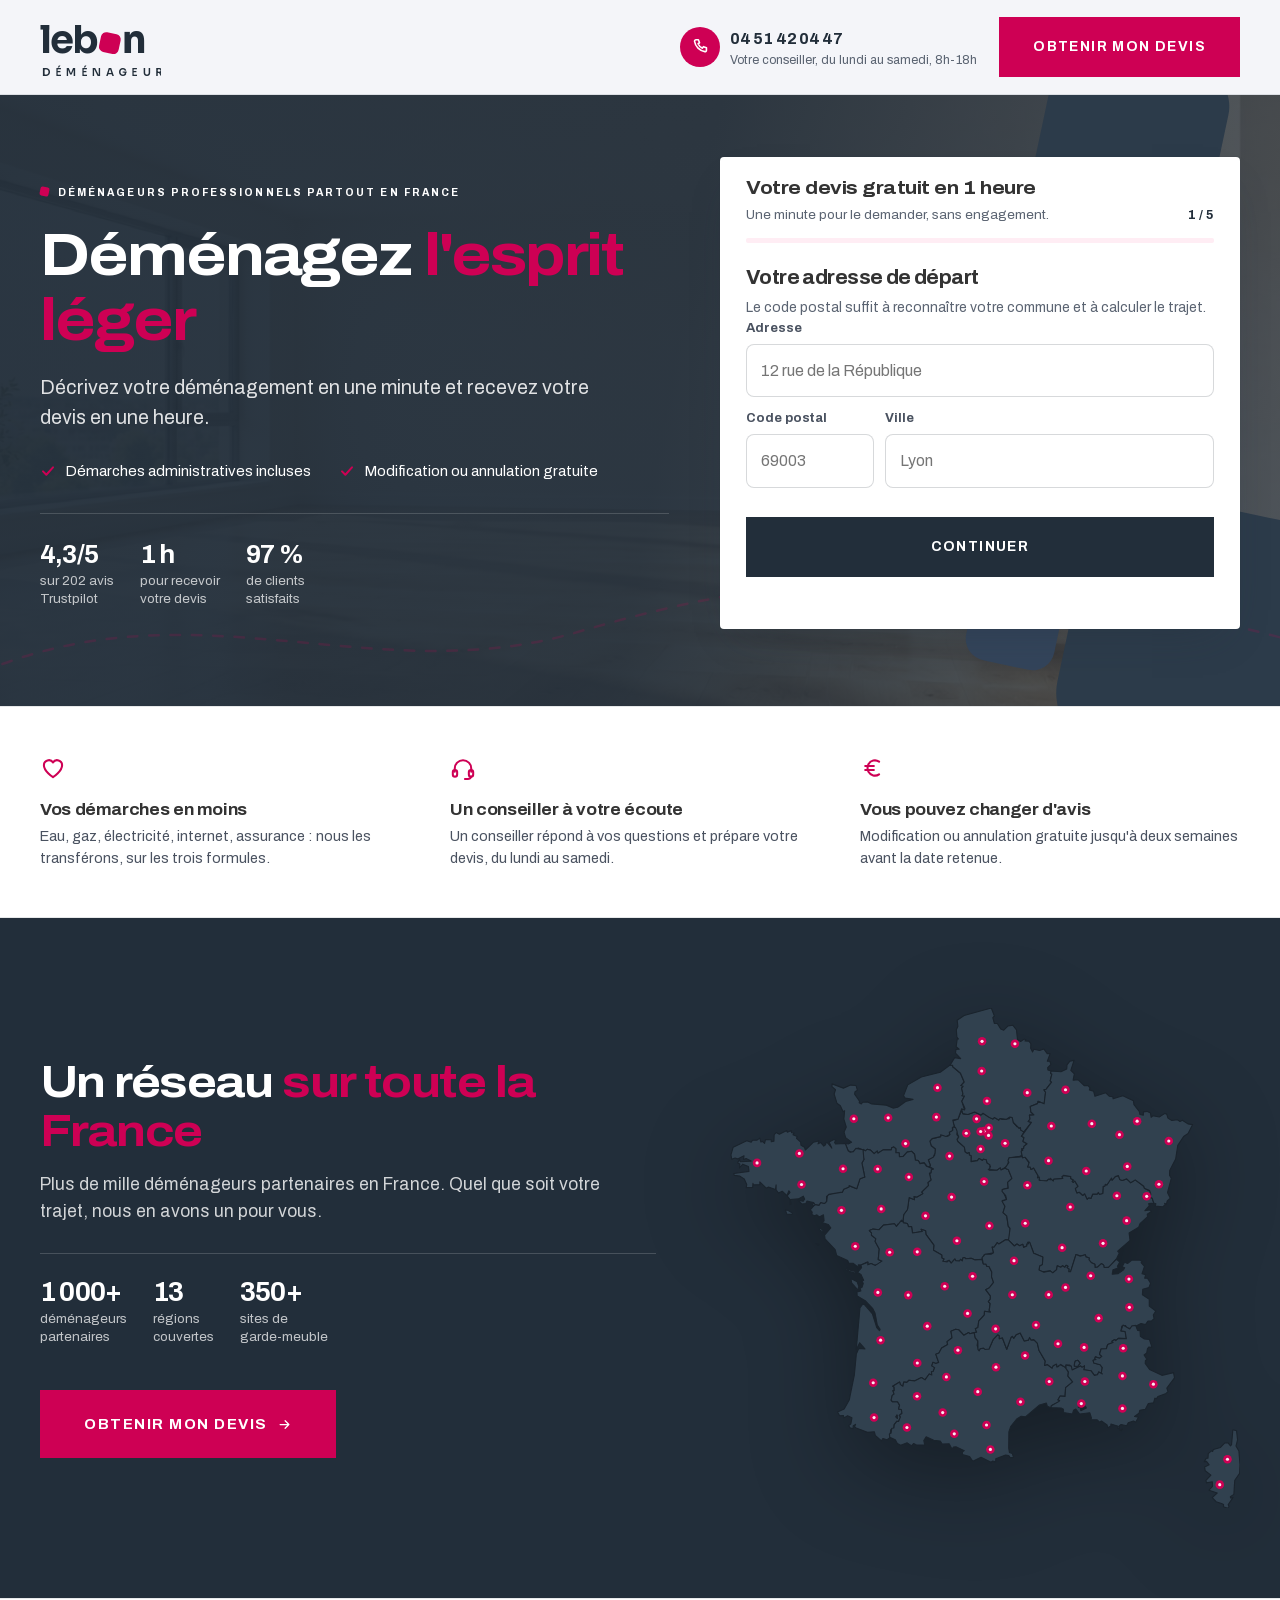
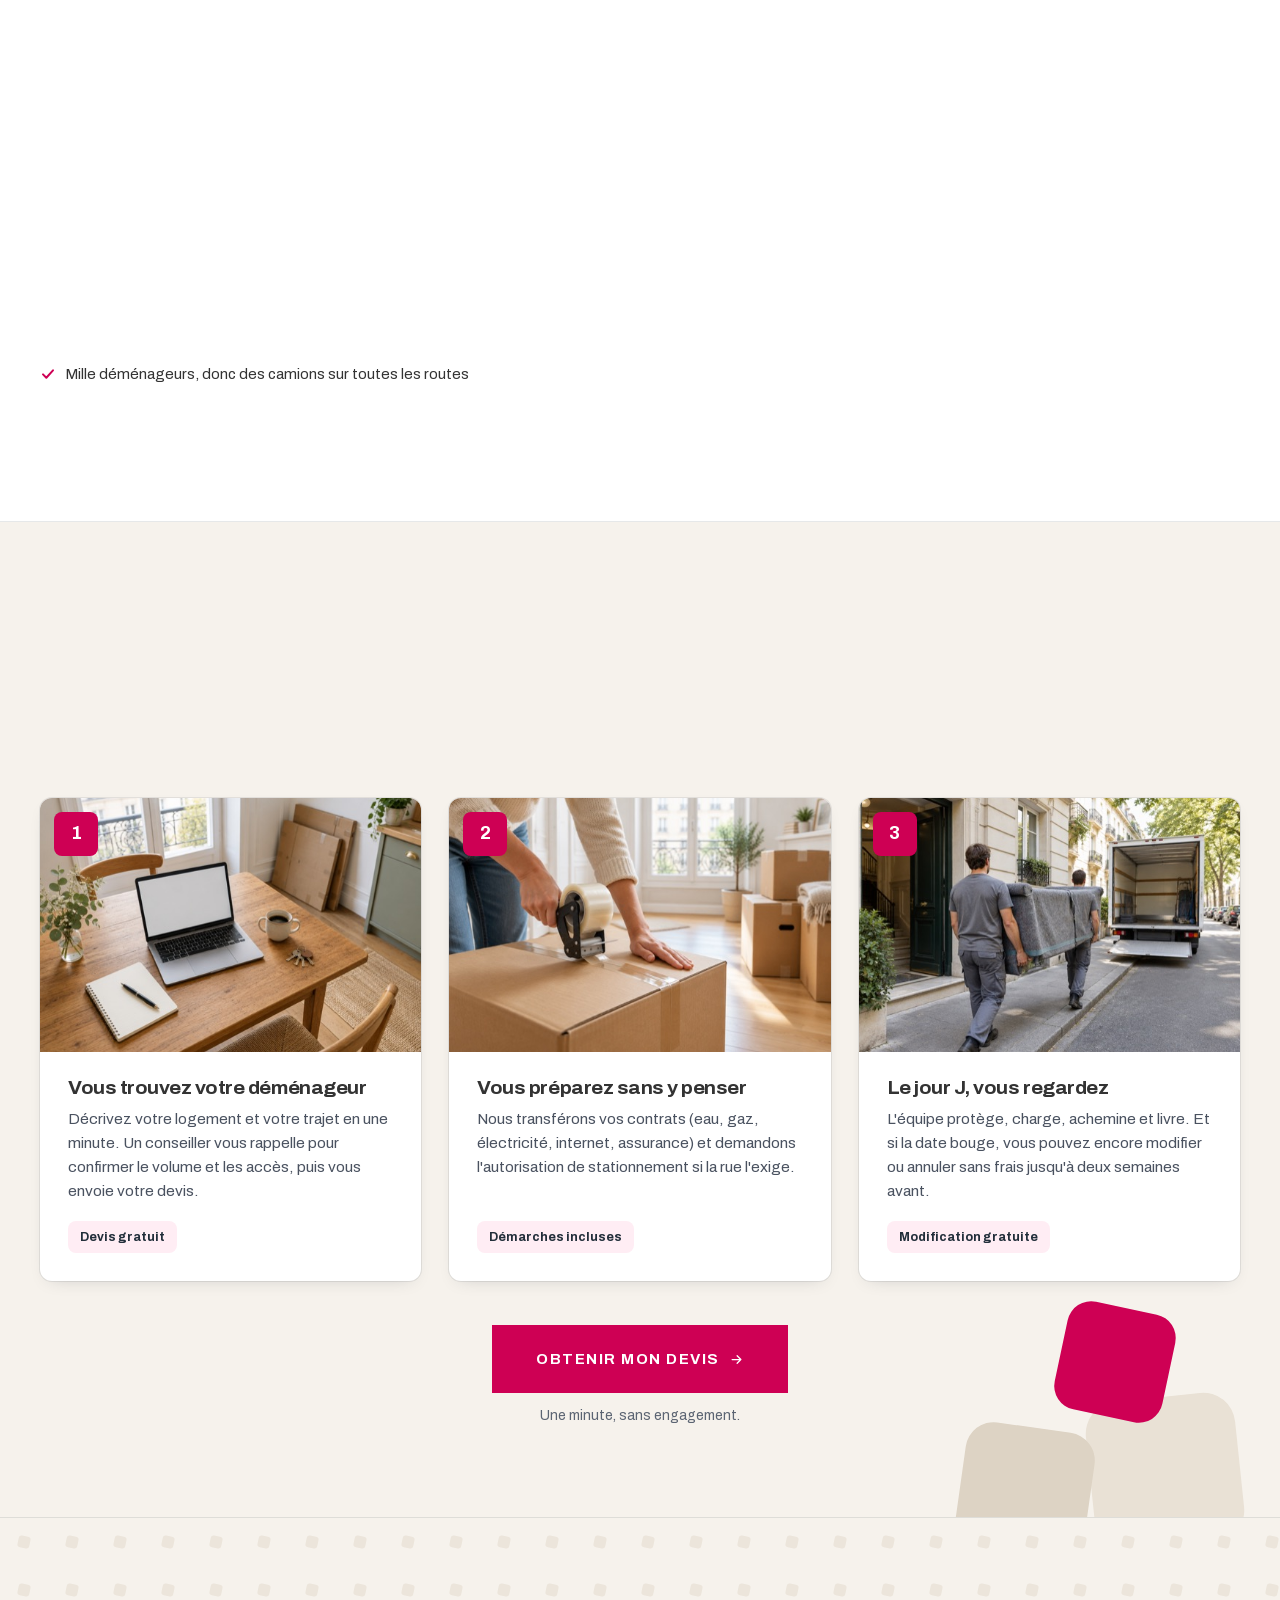
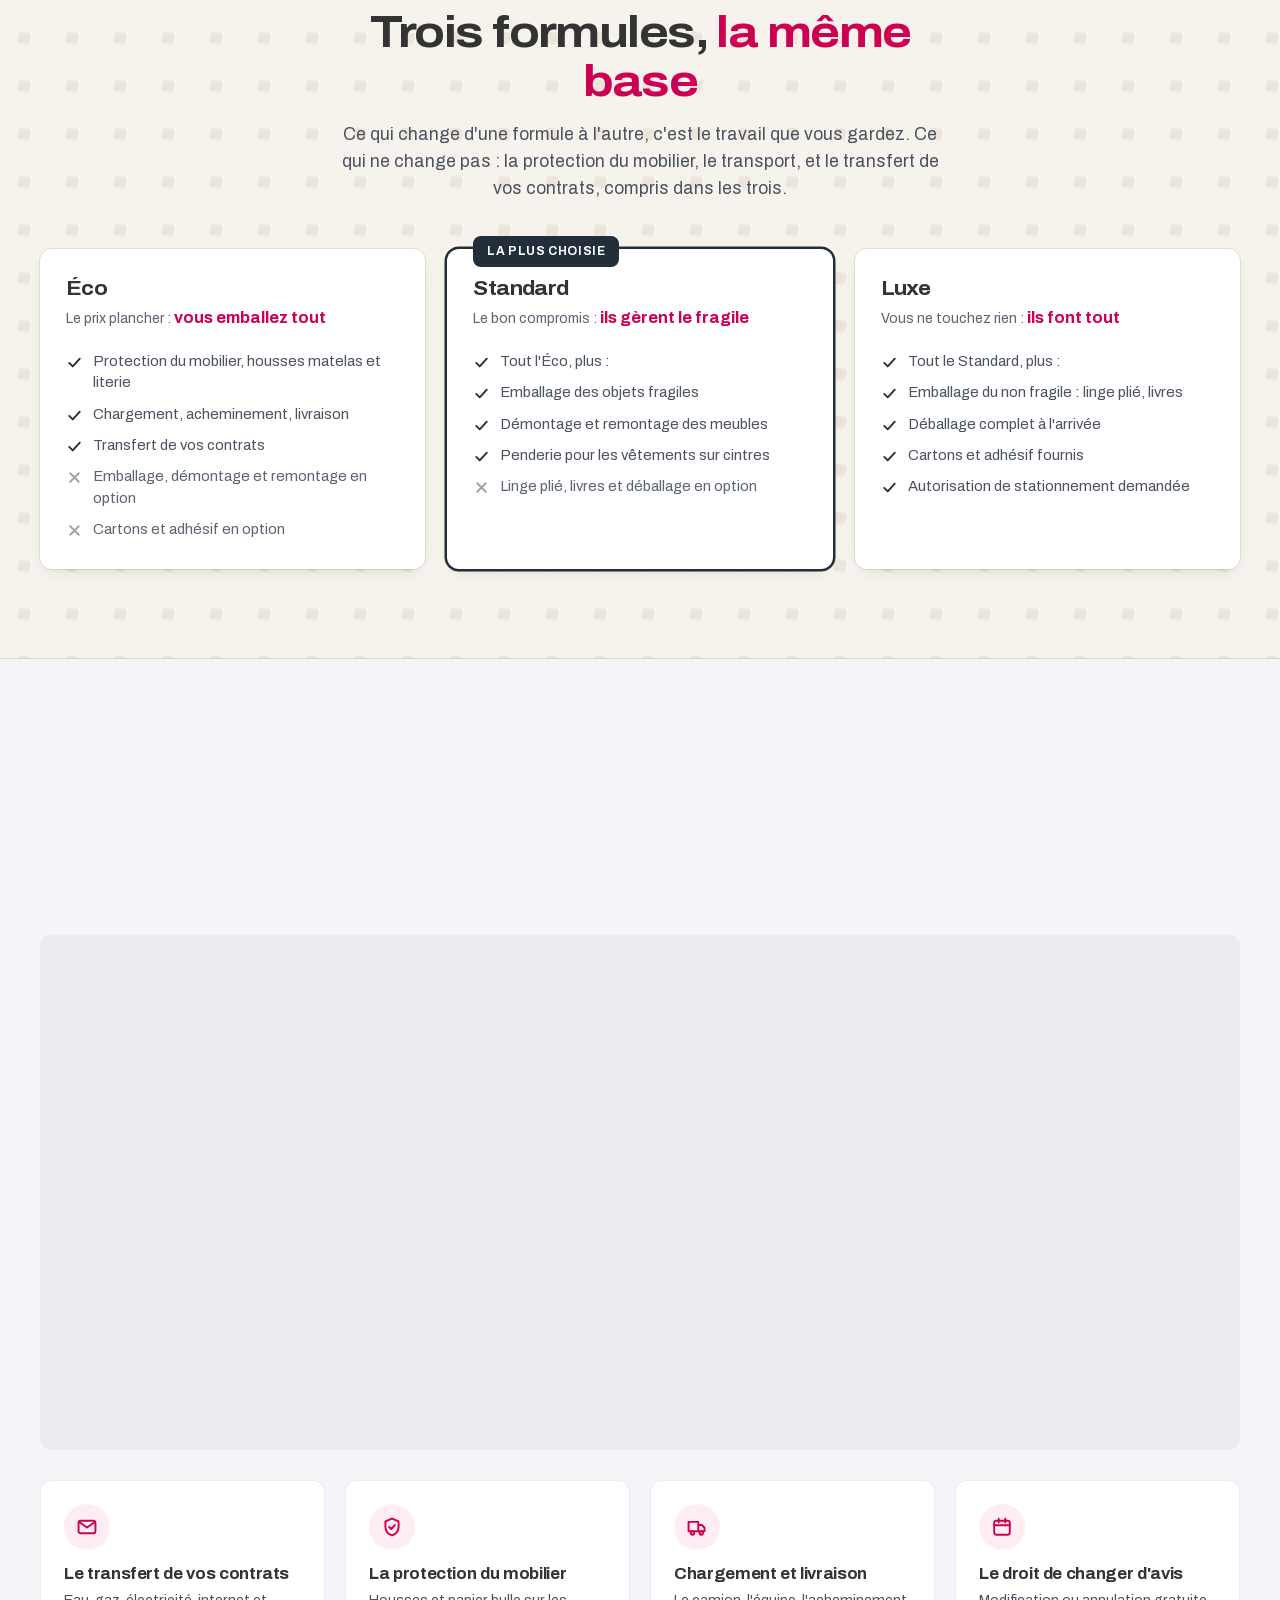
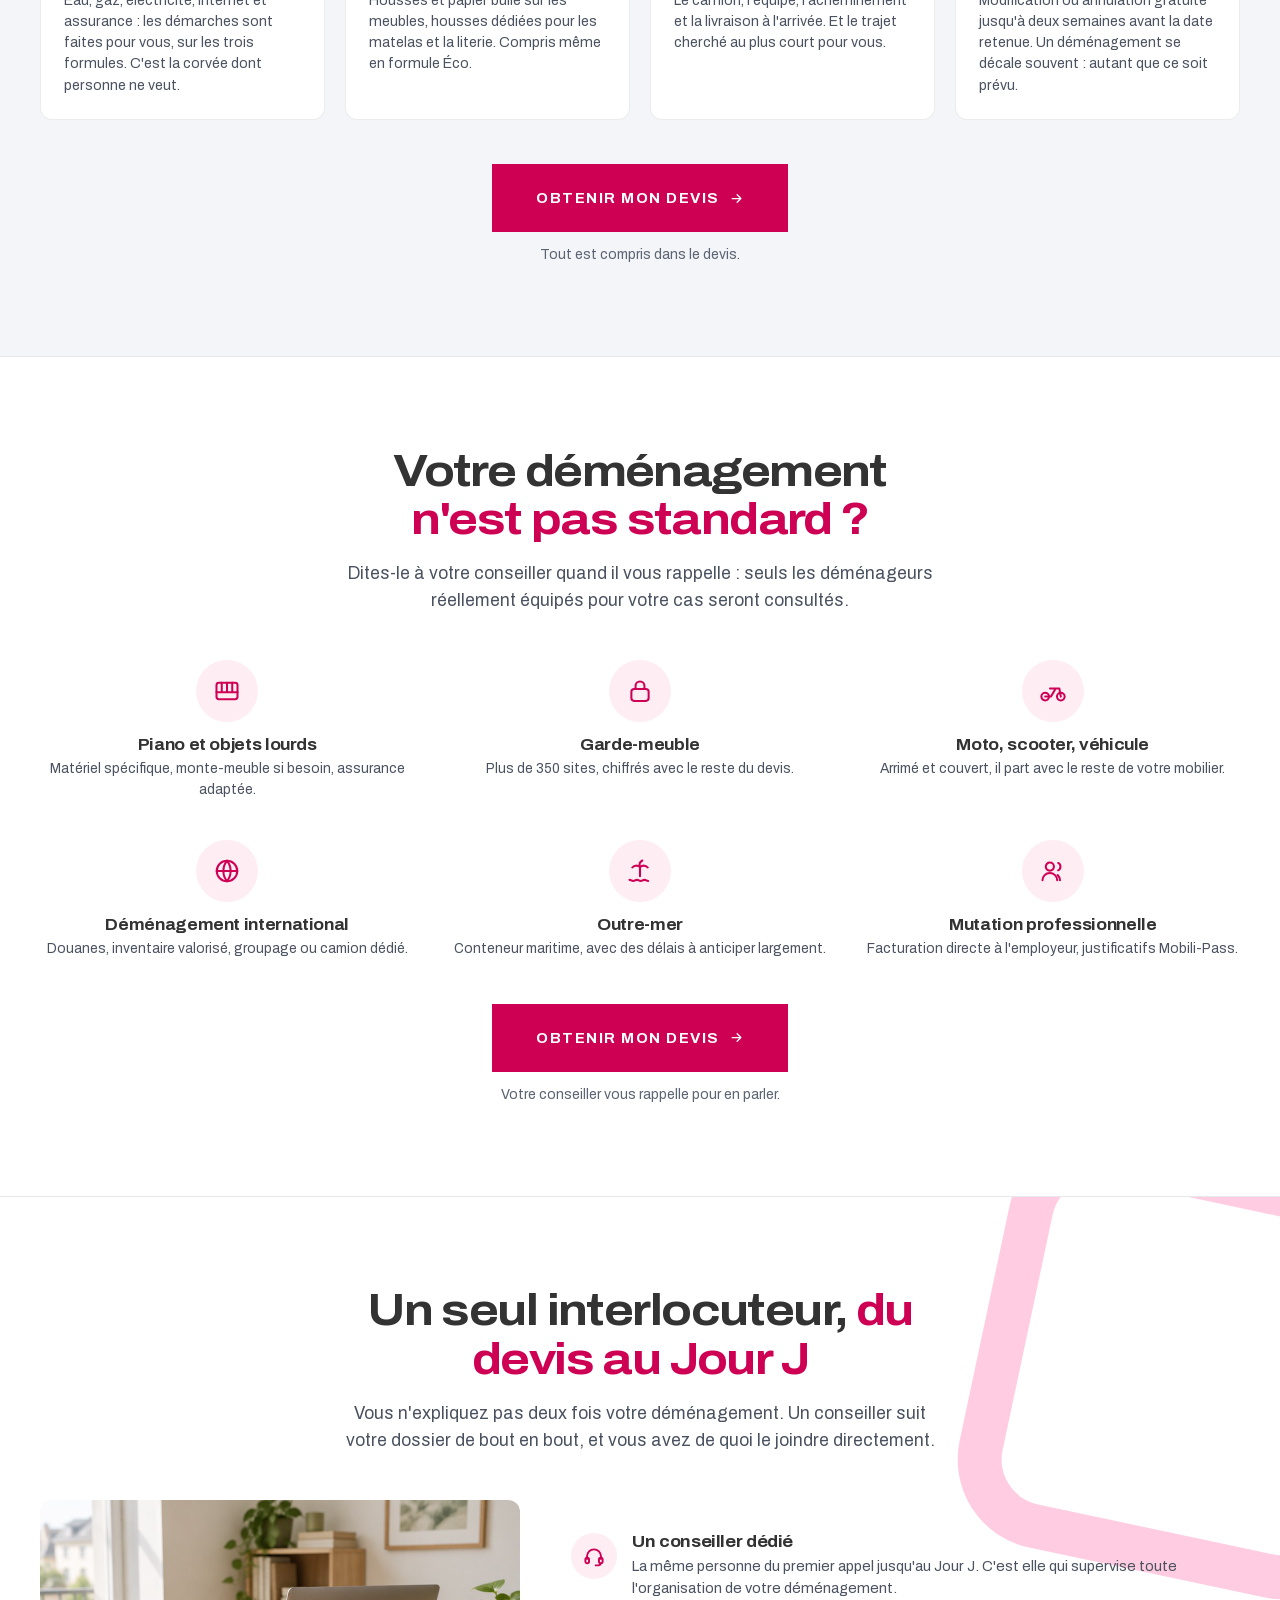
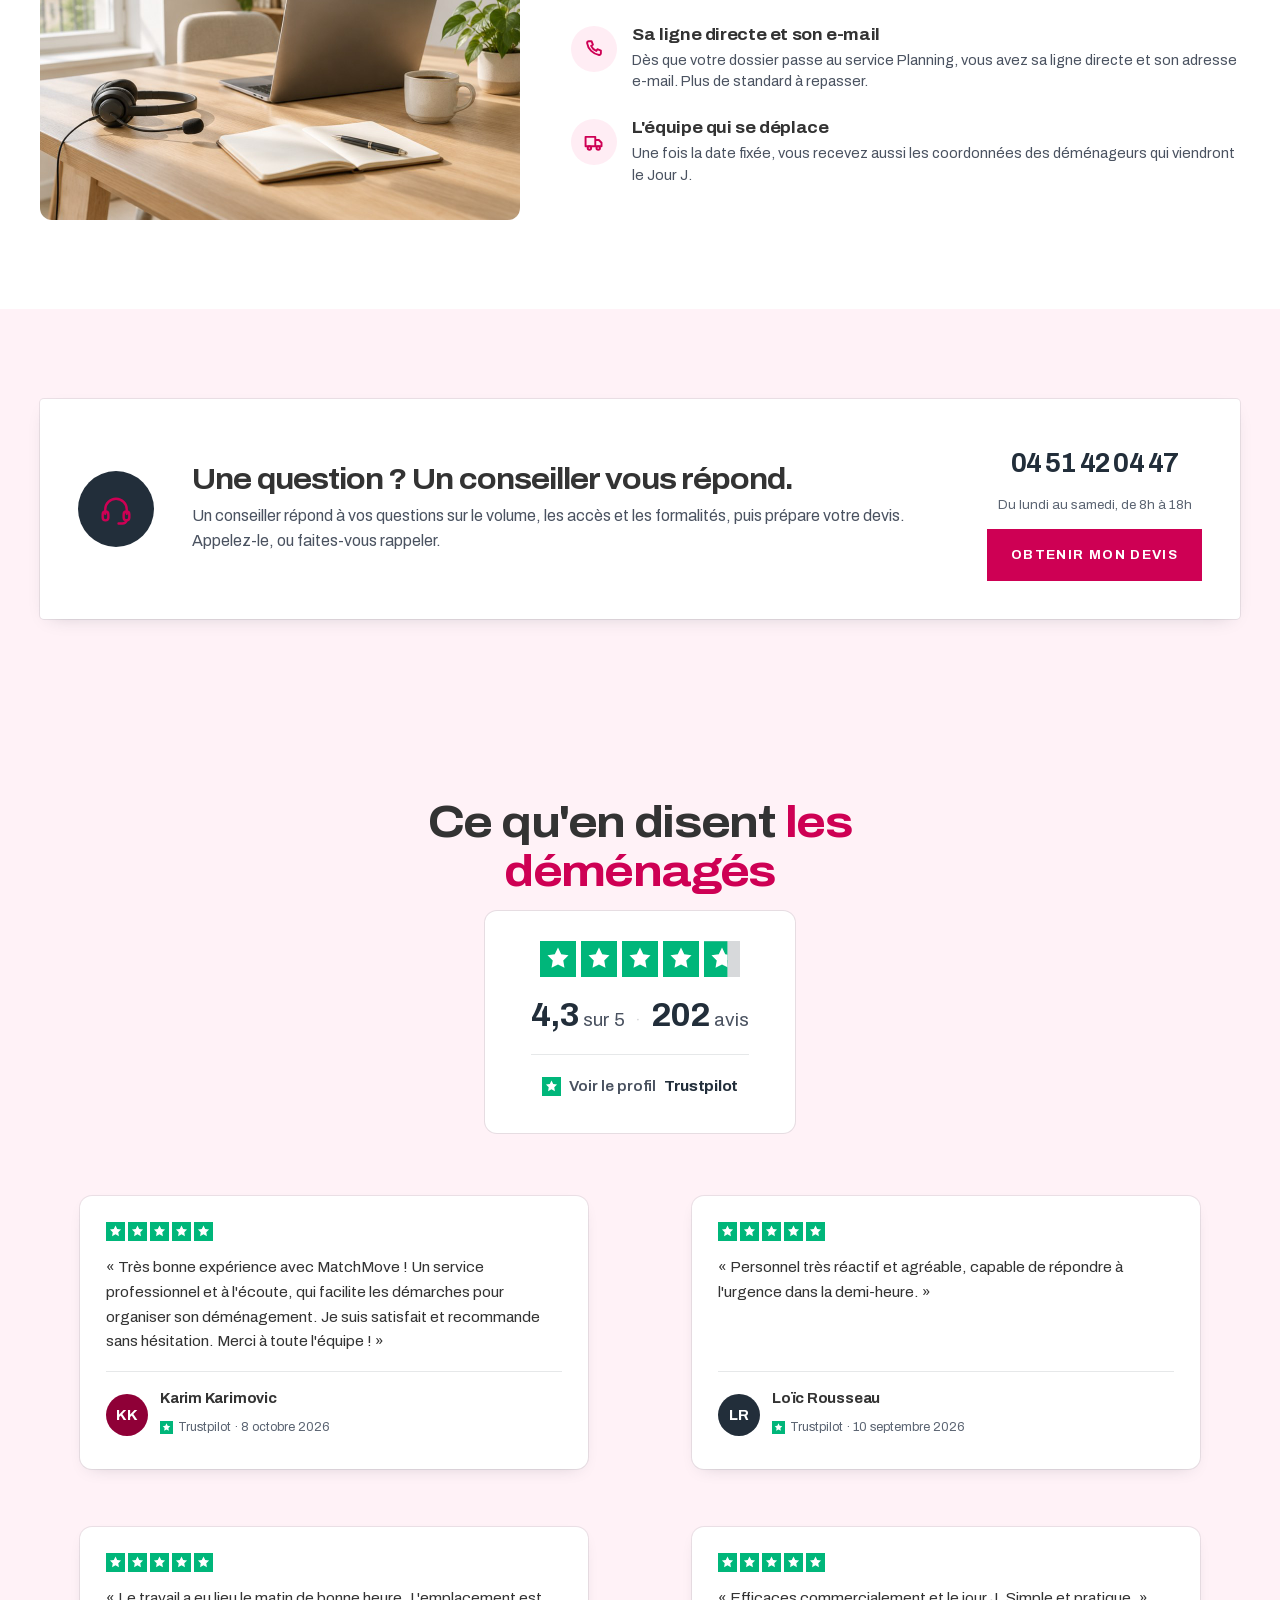
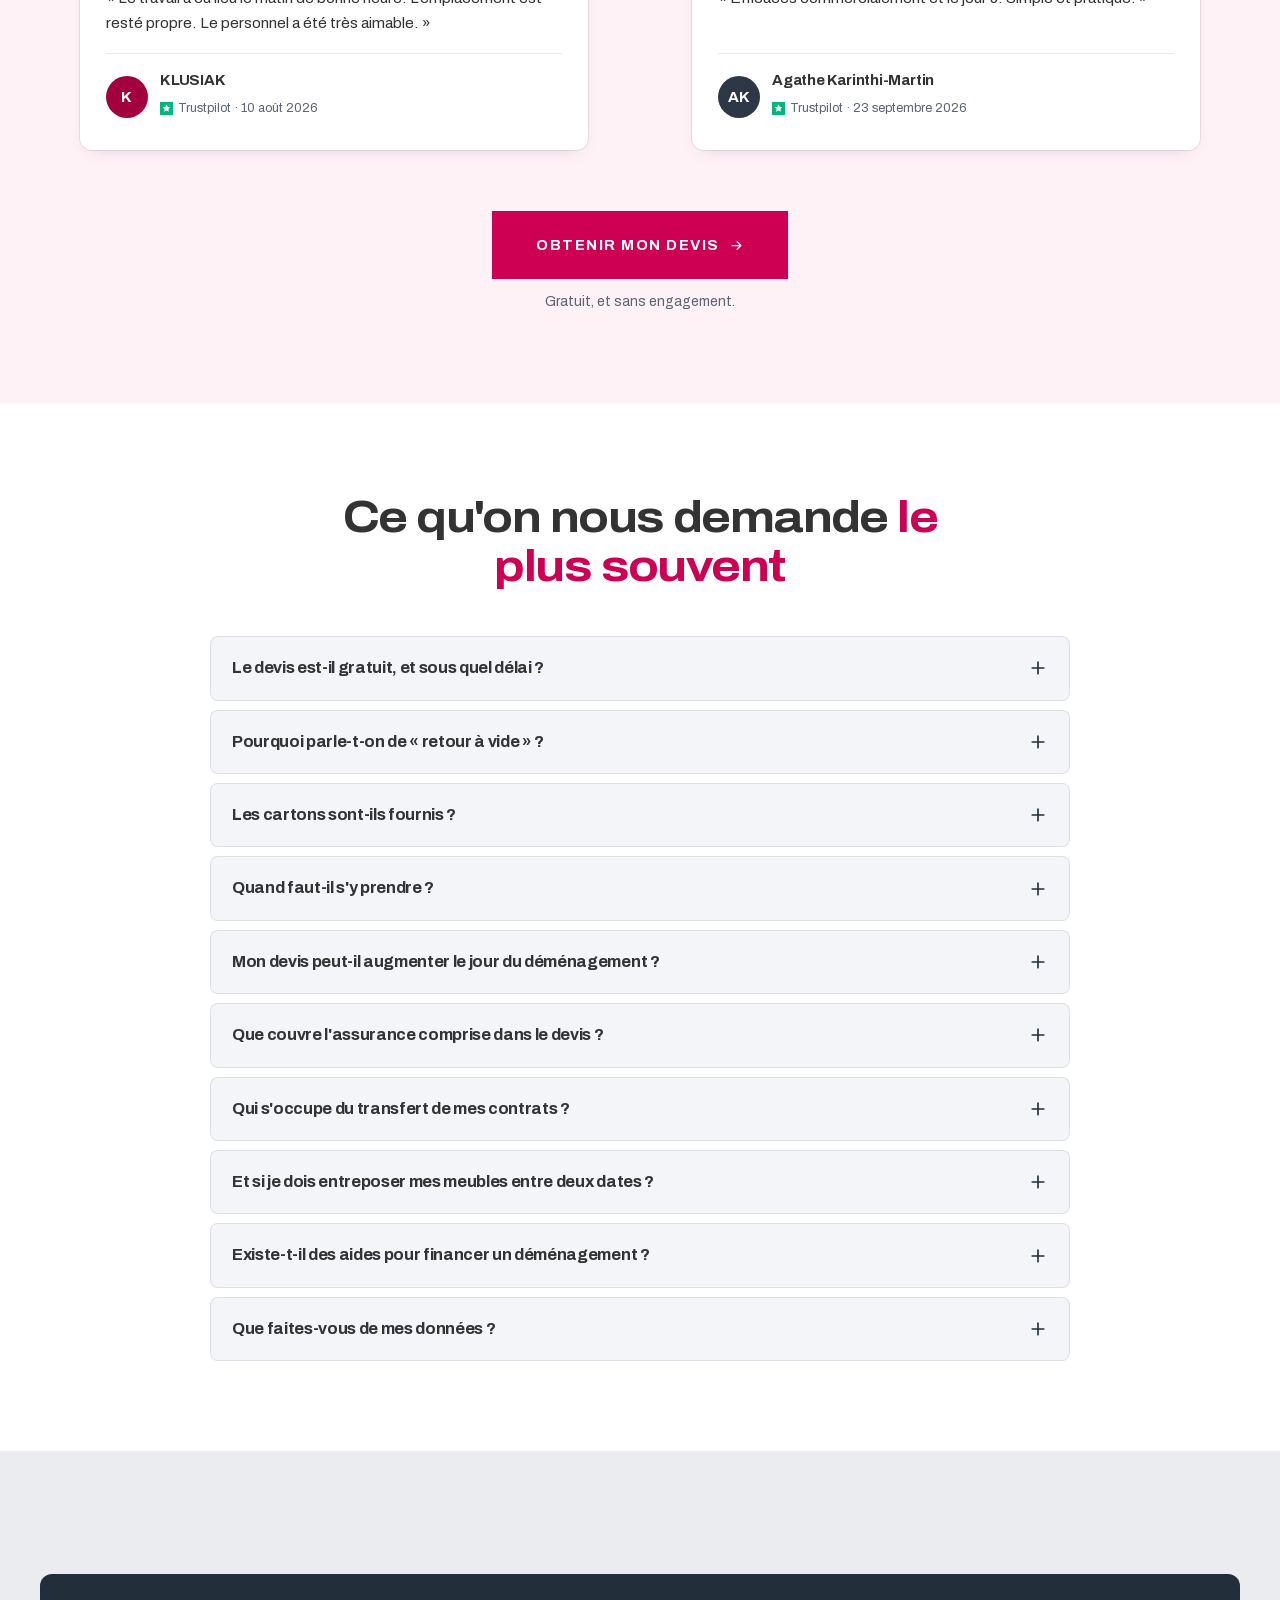
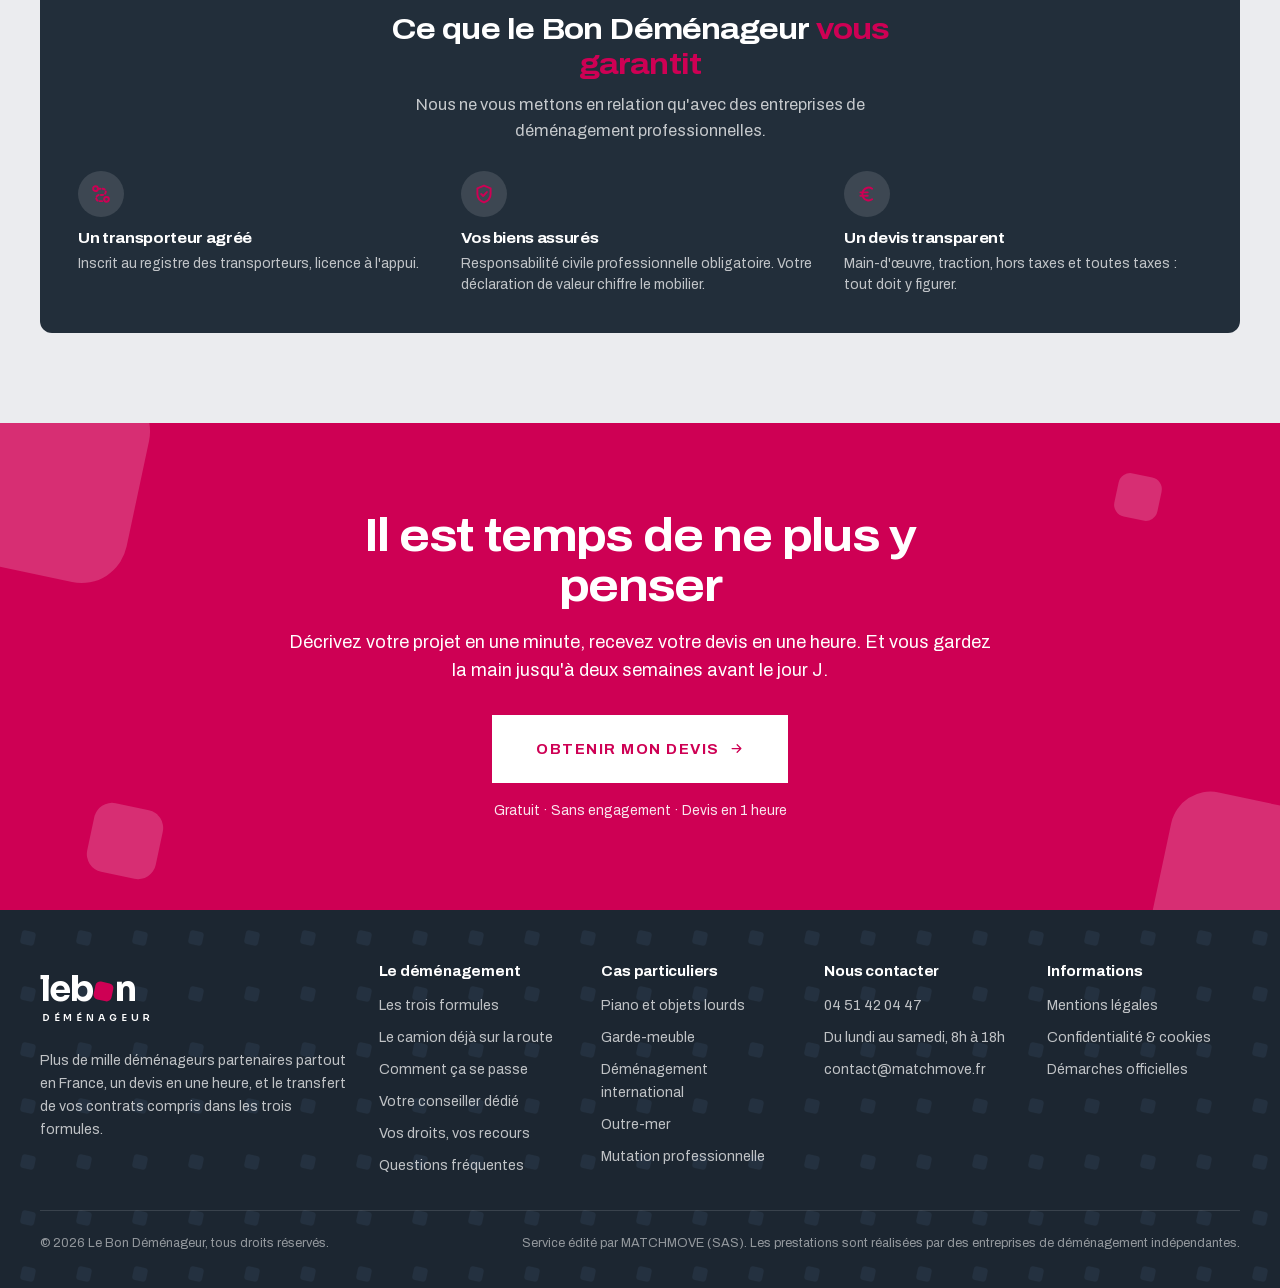
==== commit 2a8befd6: "Le consentement ne mentionne plus les déménageurs partenaires Nouveau texte : « J'accepte d'être rec" ====
--- a/index.html
+++ b/index.html
@@ -1133,9 +1133,14 @@
                    autocapitalize="off" spellcheck="false" placeholder="camille.martin@email.fr"></div>
           <label class="consent">
             <span class="sw"><input type="checkbox" id="f-consent" name="consentement"><span></span></span>
+            <!-- Ce texte est la preuve de ce que le visiteur a accepté : il part
+                 tel quel dans le lead, champ consentement_texte, avec son
+                 horodatage. Le modifier change donc le périmètre du
+                 consentement, et la politique de confidentialité doit dire la
+                 même chose. -->
             <p id="consent-txt">J'accepte d'être recontacté par la société MATCHMOVE, éditrice du
-              Bon Déménageur, et par les déménageurs partenaires sélectionnés pour établir mon
-              devis. Mes données ne sont utilisées que pour cela.</p>
+              Bon Déménageur, pour établir mon devis. Mes données ne sont utilisées que pour
+              cela.</p>
           </label>
           <p class="note" id="n-contact" aria-live="polite"></p>
           <div class="acts"><button type="submit" class="btn btn--cta btn--full btn--lg" id="q-send">Recevoir mon devis gratuit</button></div>
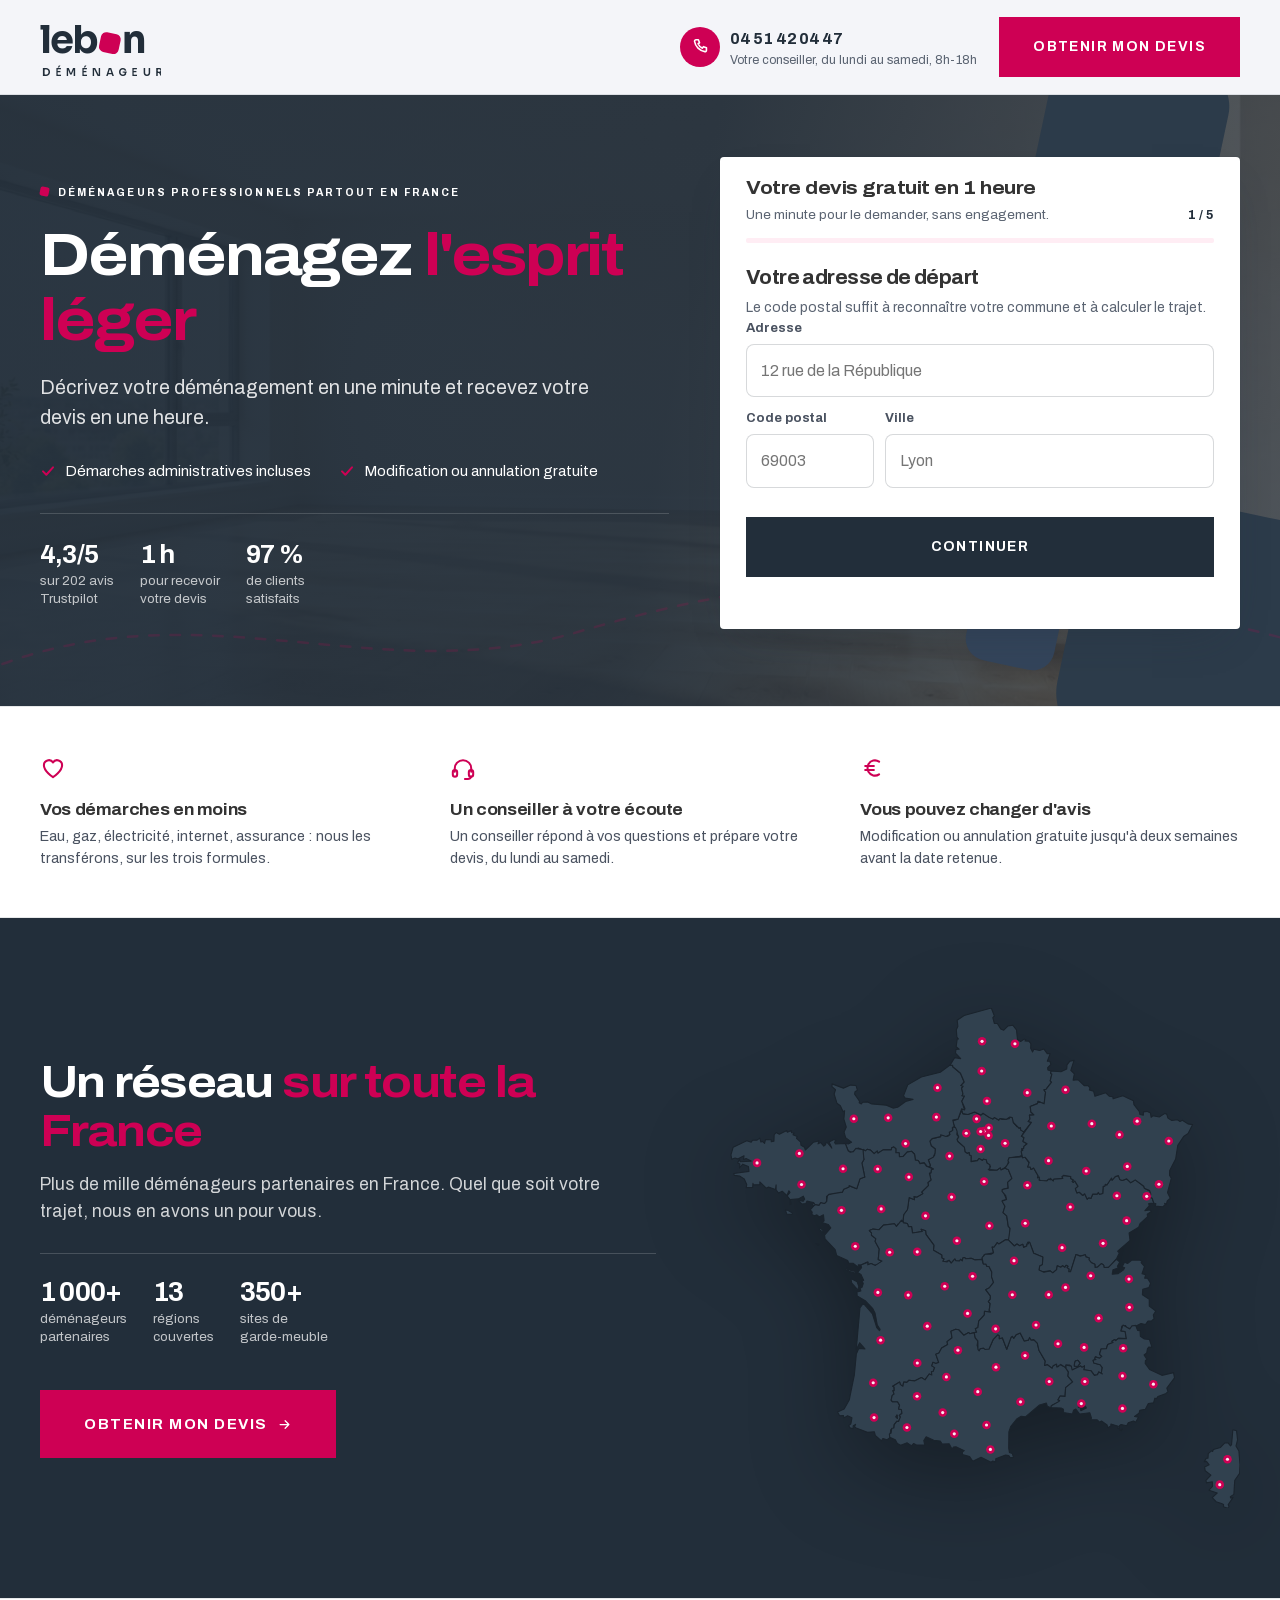
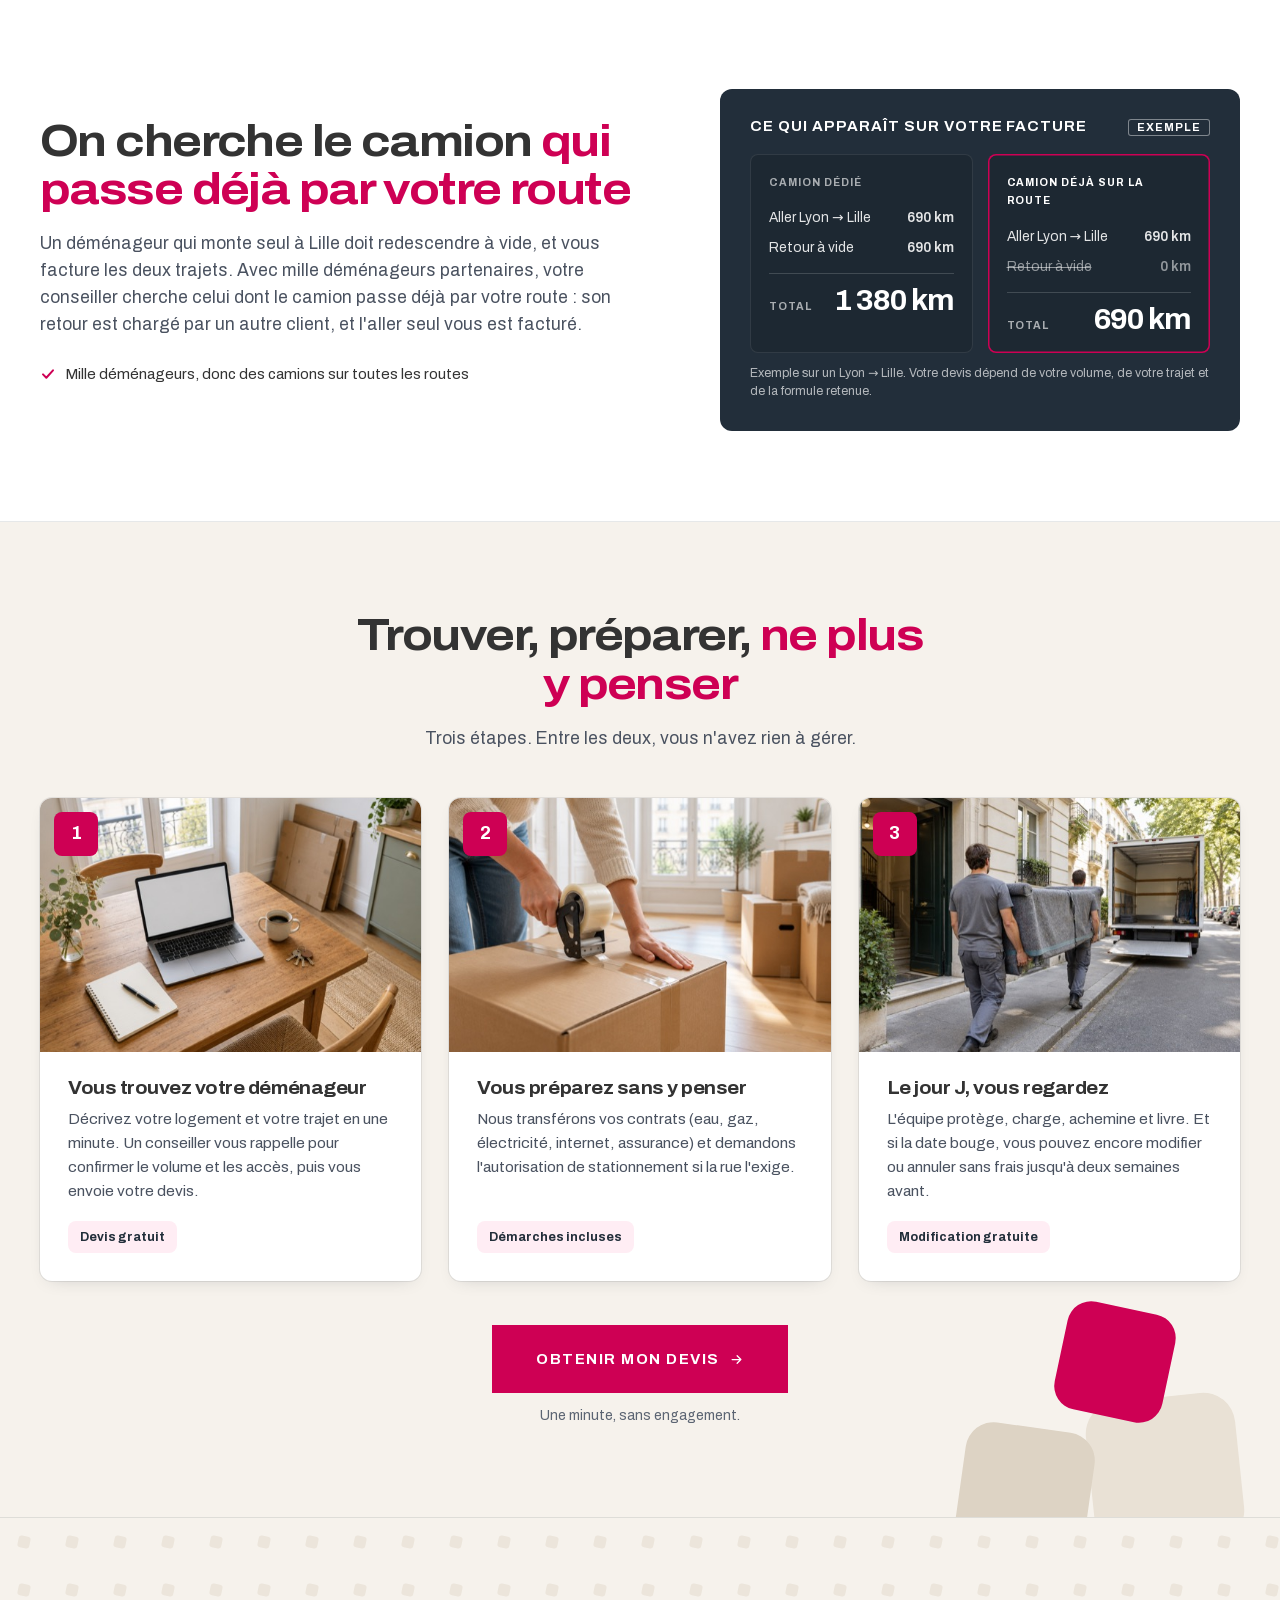
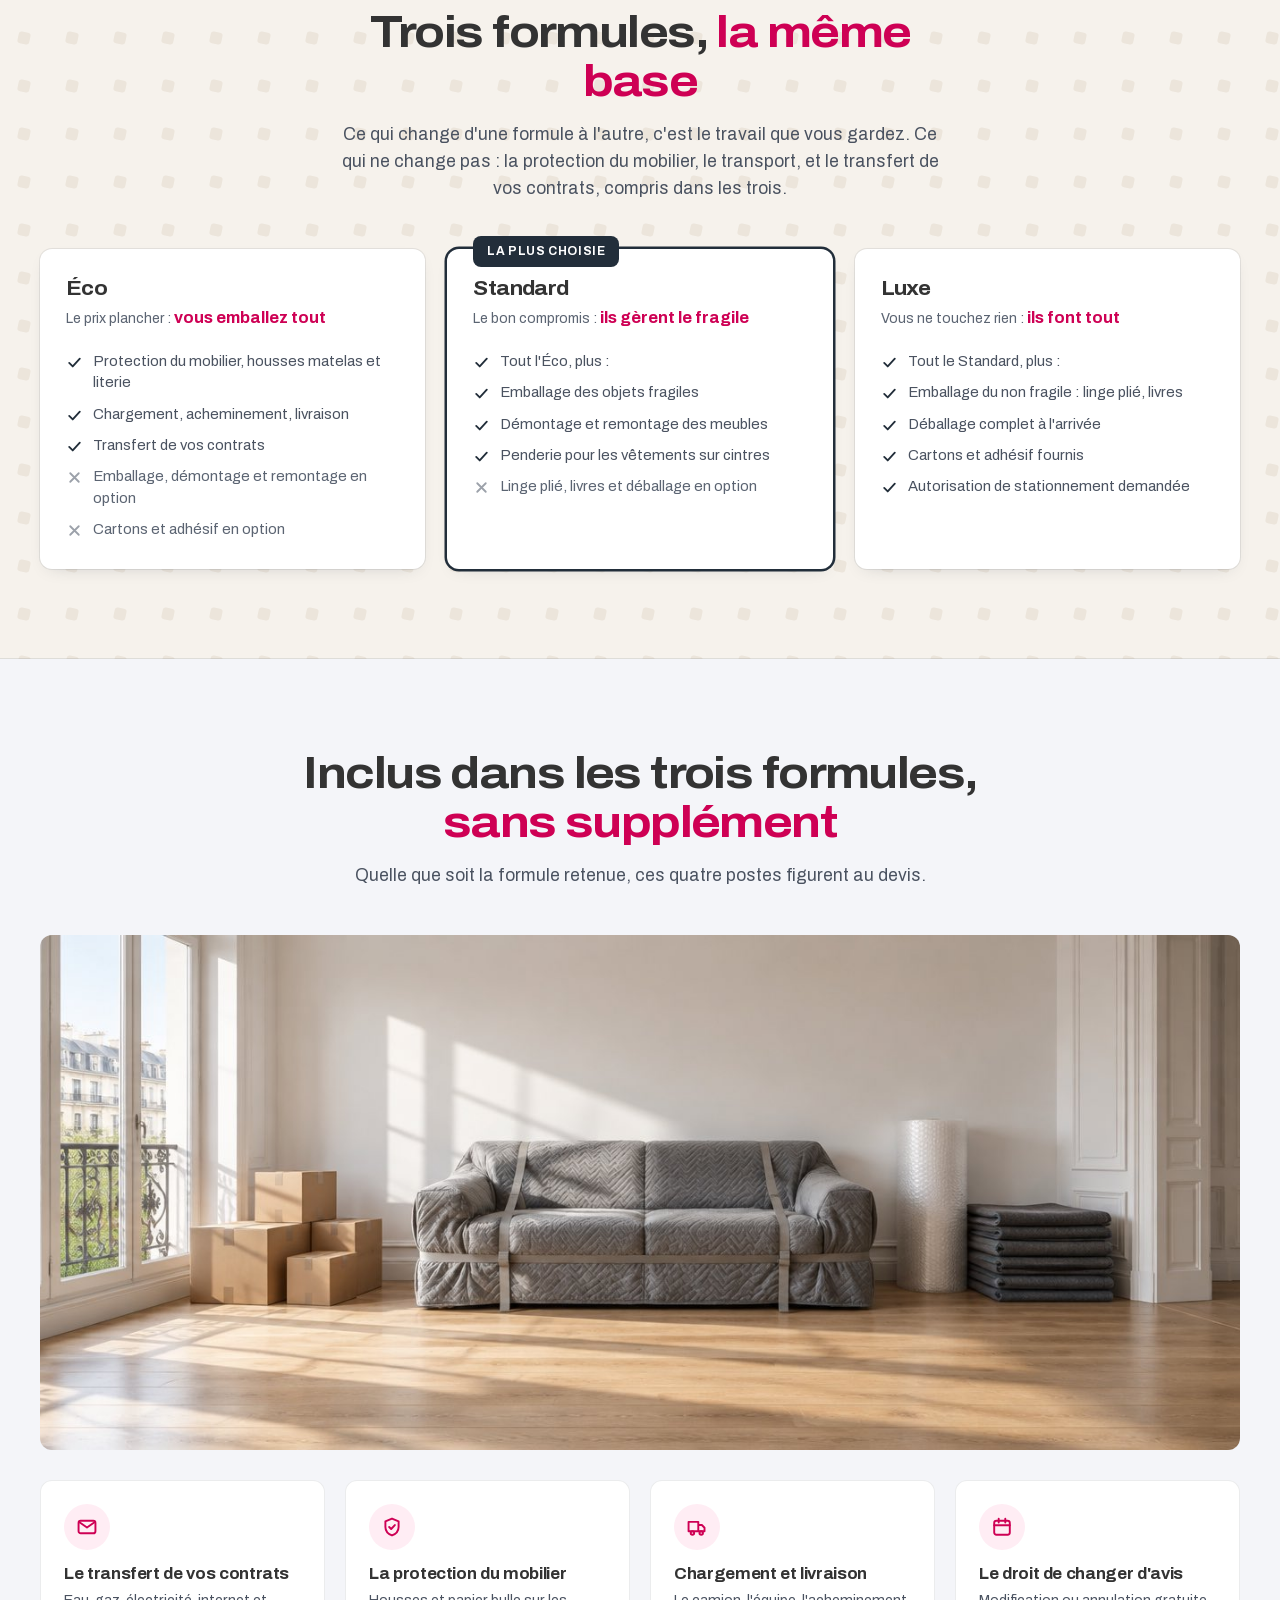
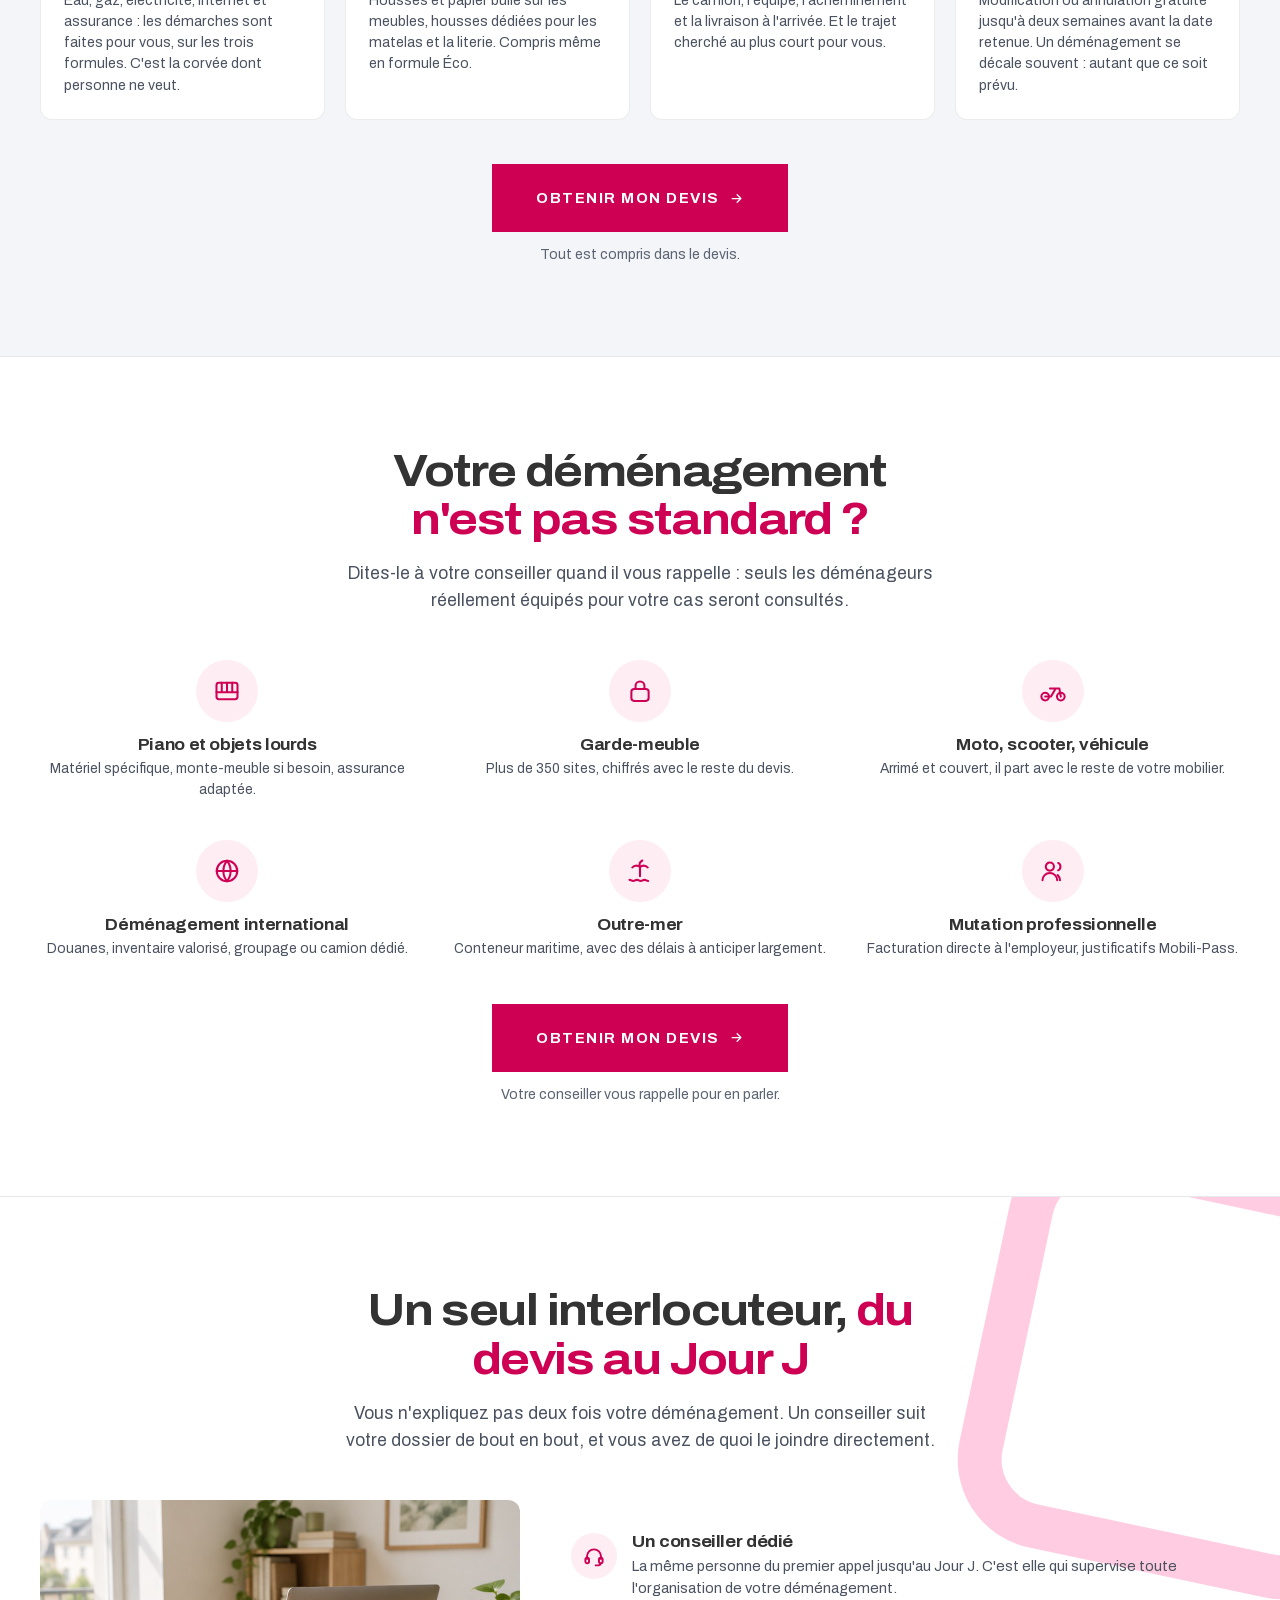
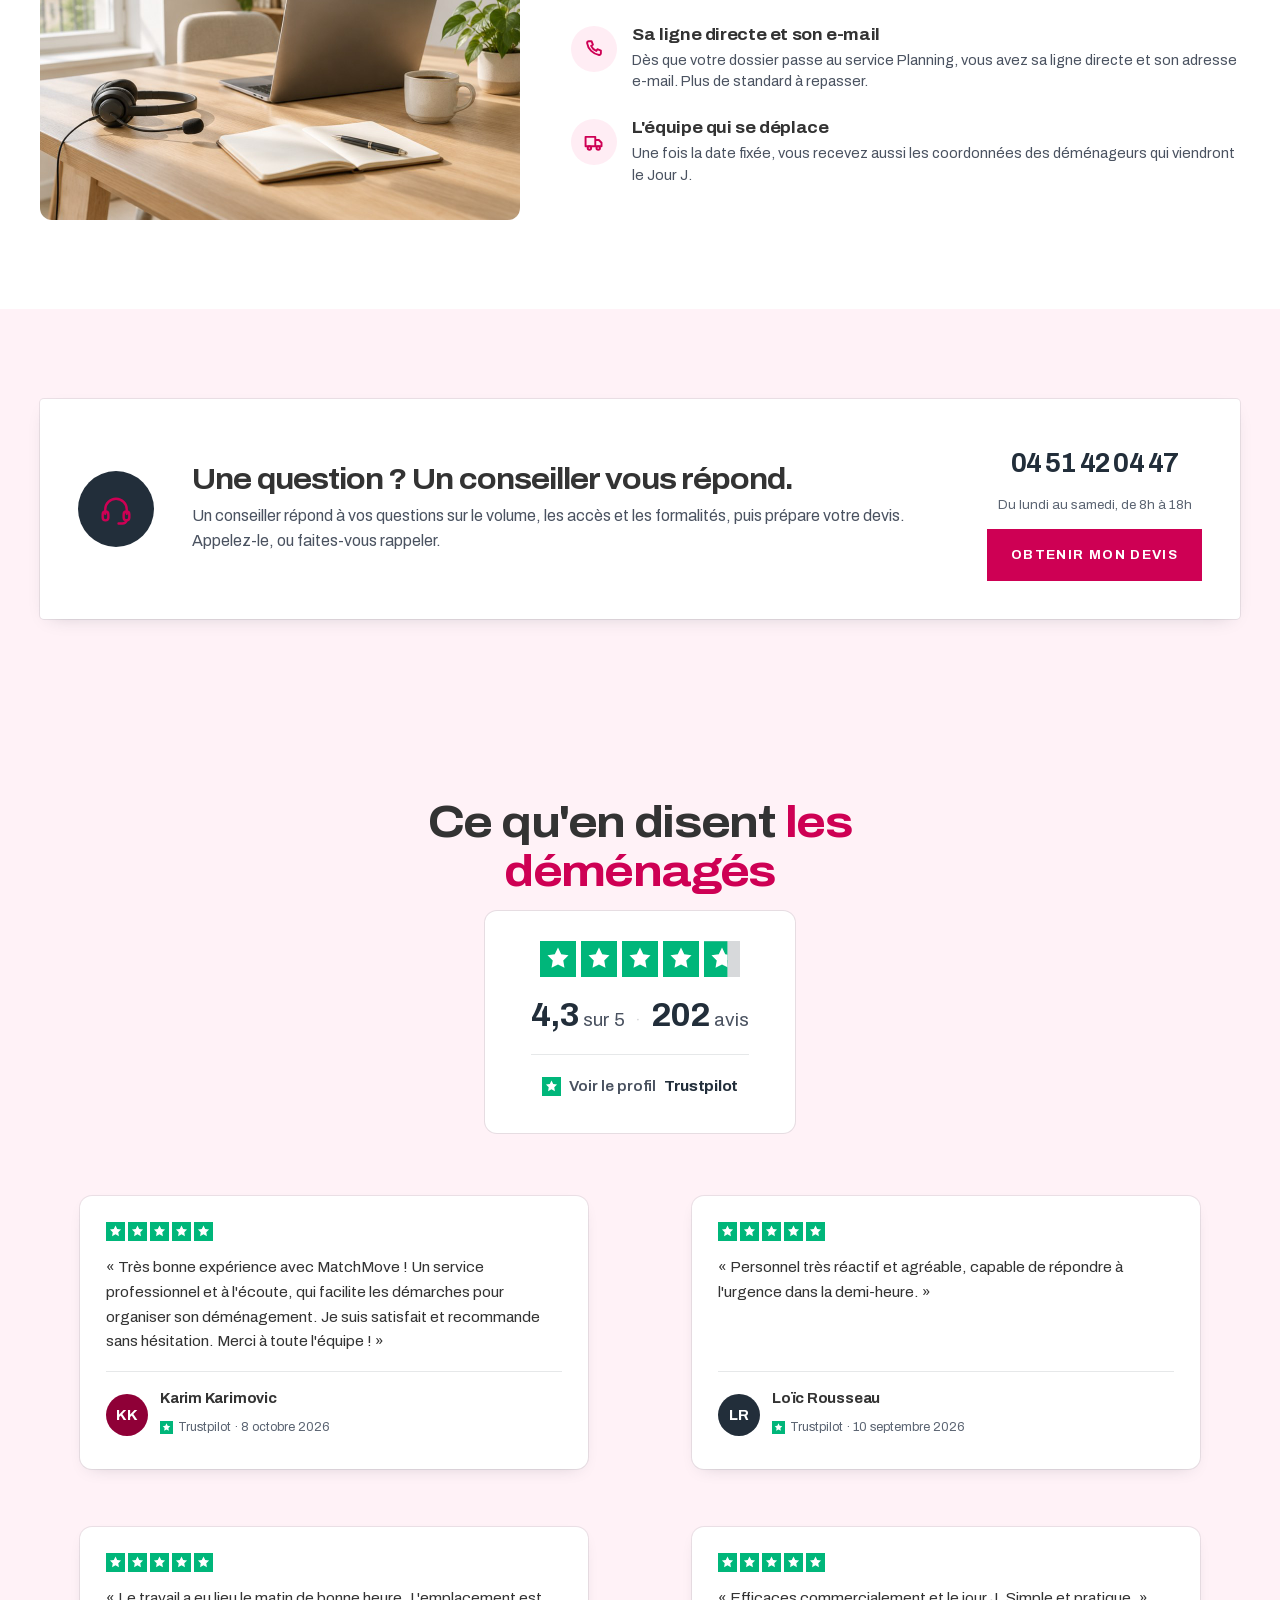
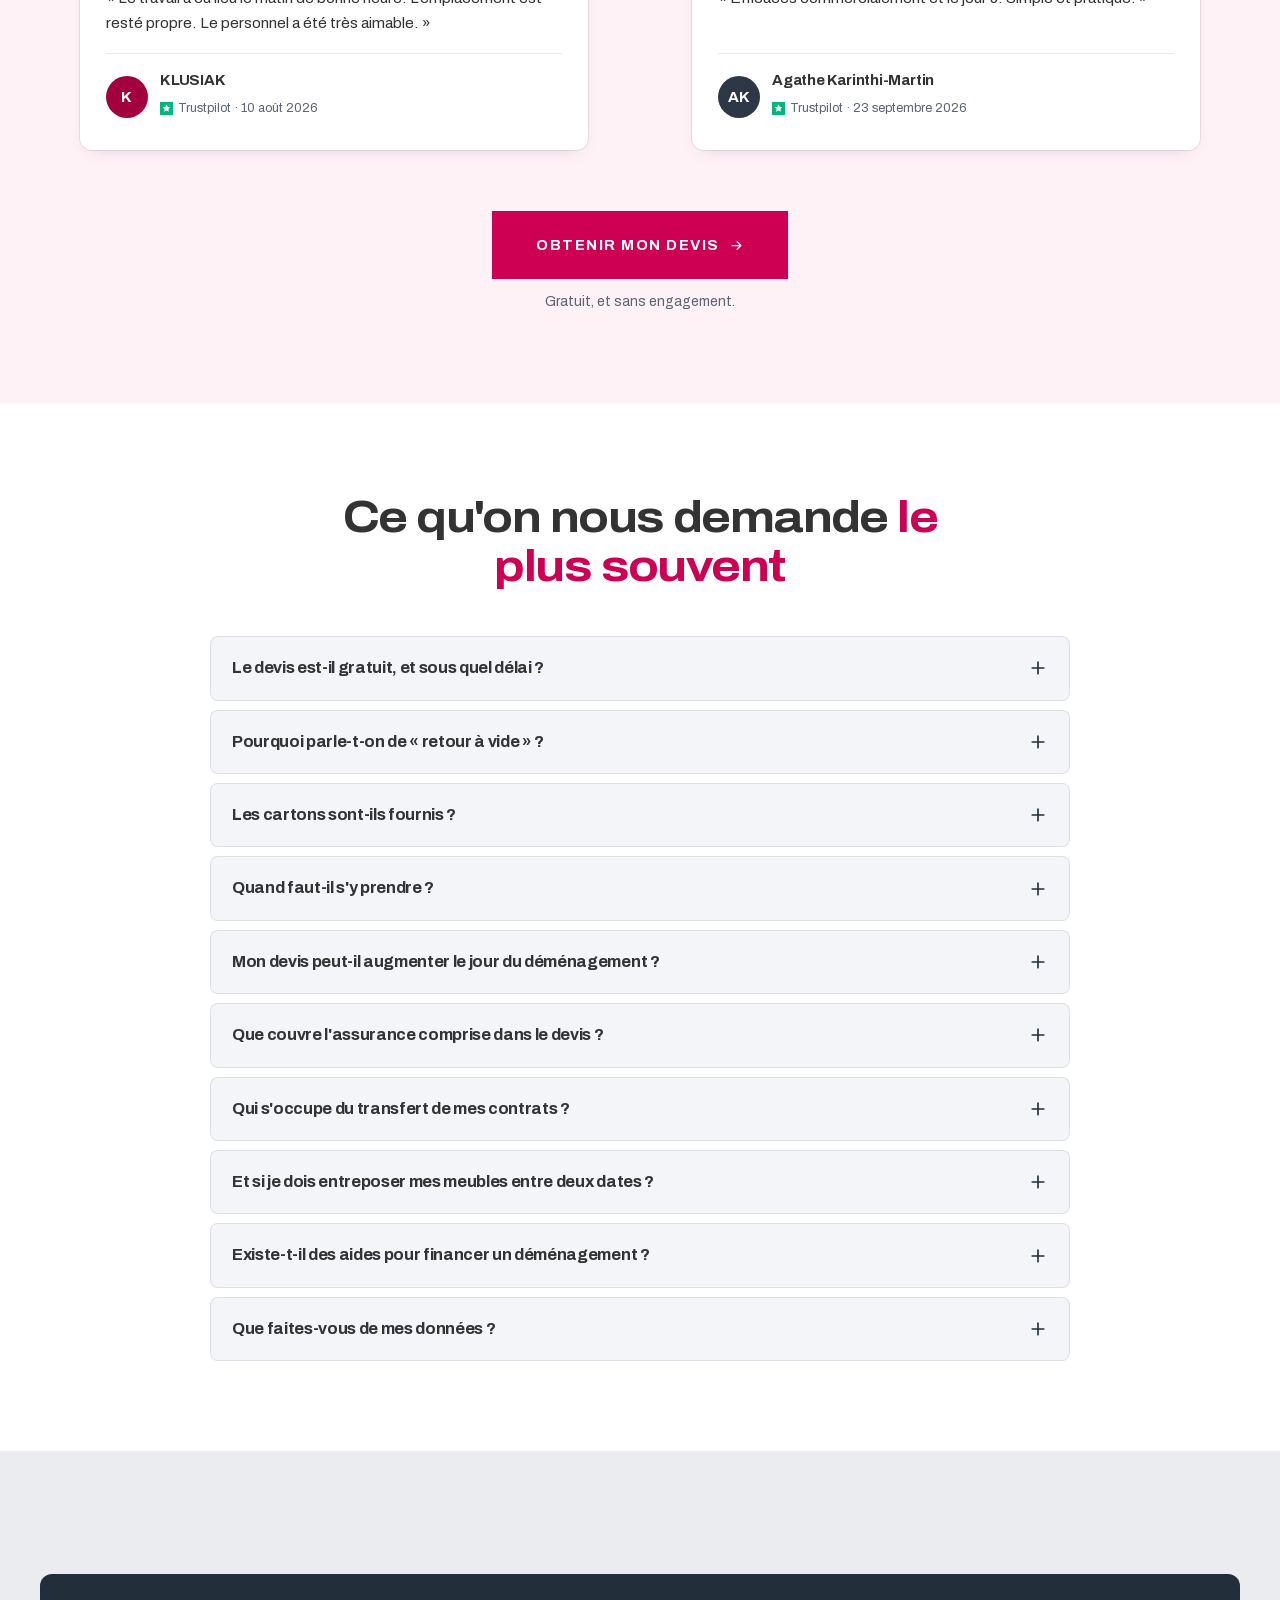
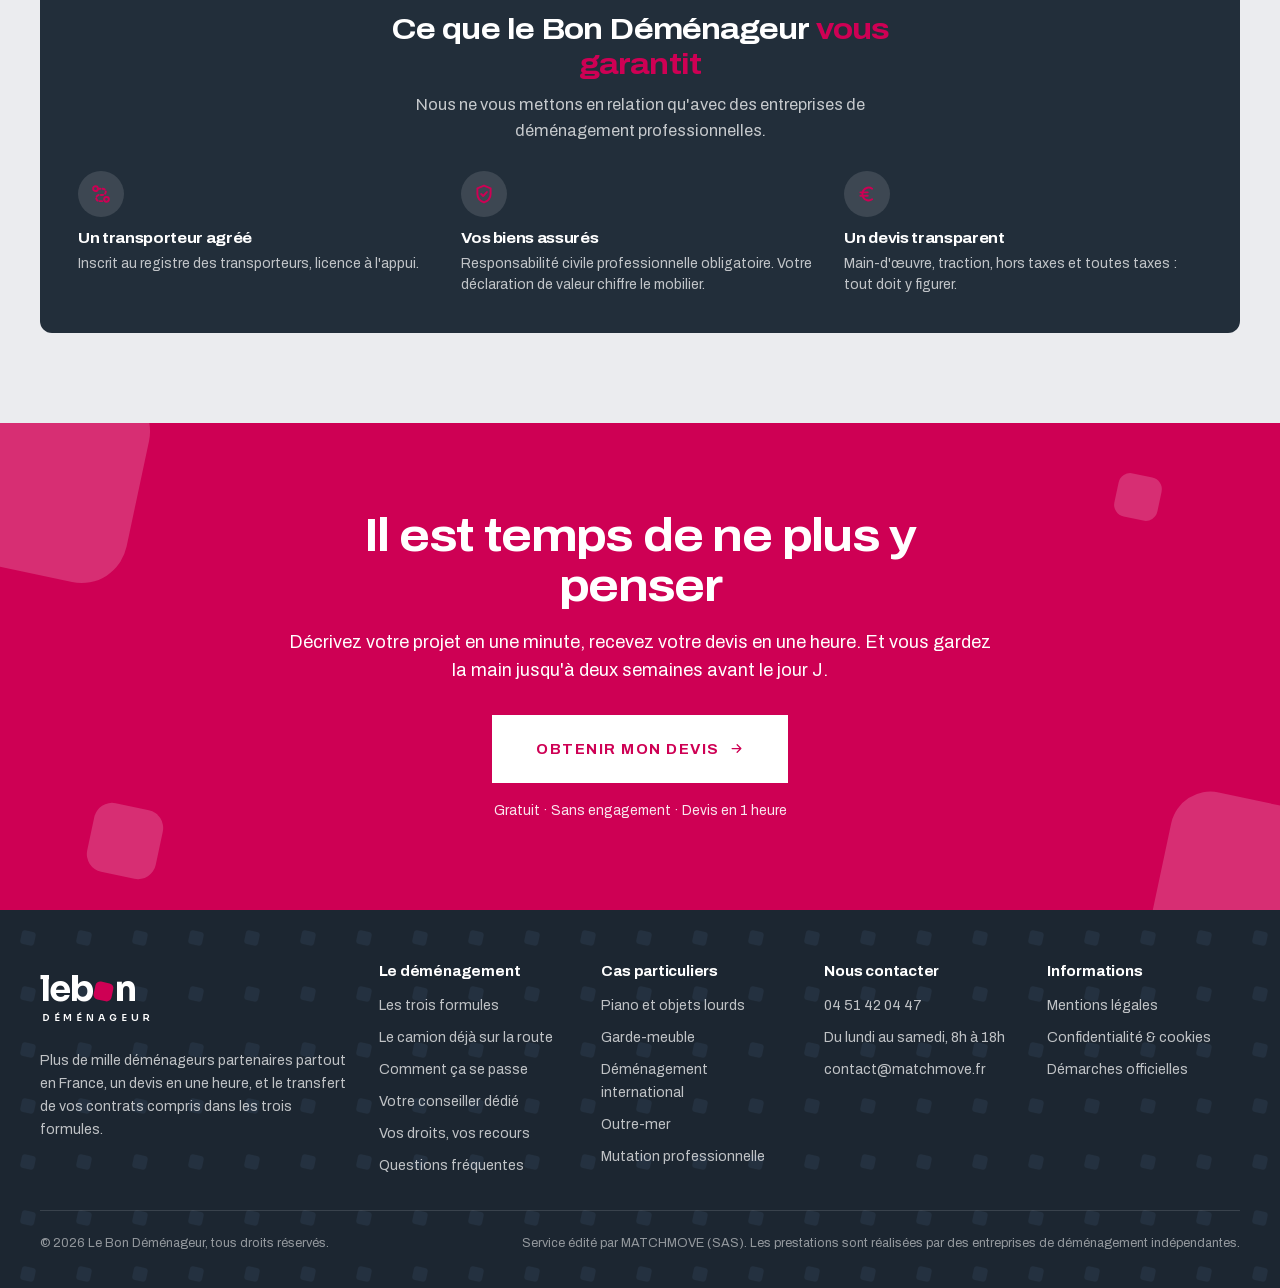
==== commit f6226c39: "Le plancher de date passe de sept à cinq jours Le message perd sa semaine : « Il faut compter quelqu" ====
--- a/index.html
+++ b/index.html
@@ -2079,10 +2079,10 @@
 }
 // dateMin reste AUJOURD'HUI : c'est l'origine qui sert à compter les jours
 // restants, donc la priorité commerciale et le champ jours_avant_demenagement.
-// La première date SÉLECTIONNABLE, elle, est à sept jours : en deçà, aucun
+// La première date SÉLECTIONNABLE, elle, est à cinq jours : en deçà, aucun
 // déménageur du réseau ne peut caler un camion et une équipe, et le devis
 // n'arriverait que pour décevoir.
-var JOURS_MIN = 7;
+var JOURS_MIN = 5;
 var dateMin = new Date(); dateMin.setHours(0,0,0,0);
 var datePlancher = new Date(dateMin); datePlancher.setDate(datePlancher.getDate() + JOURS_MIN);
 $('#f-date').min = isoLocal(datePlancher);
@@ -2200,7 +2200,7 @@
     if(litDate() < 0)
       return mauvais('#f-date','Cette date est déjà passée. Vérifiez l’année.','#n-date');
     if(litDate() < JOURS_MIN)
-      return mauvais('#f-date','Il faut compter une semaine pour organiser un déménagement. Choisissez une date à partir du '
+      return mauvais('#f-date','Il faut compter quelques jours pour organiser un déménagement. Choisissez une date à partir du '
         + datePlancher.toLocaleDateString('fr-FR',{day:'numeric',month:'long'})
         + '. Pour un départ plus urgent, appelez-nous au 04 51 42 04 47.','#n-date');
     if(litDate() > JOURS_MAX)
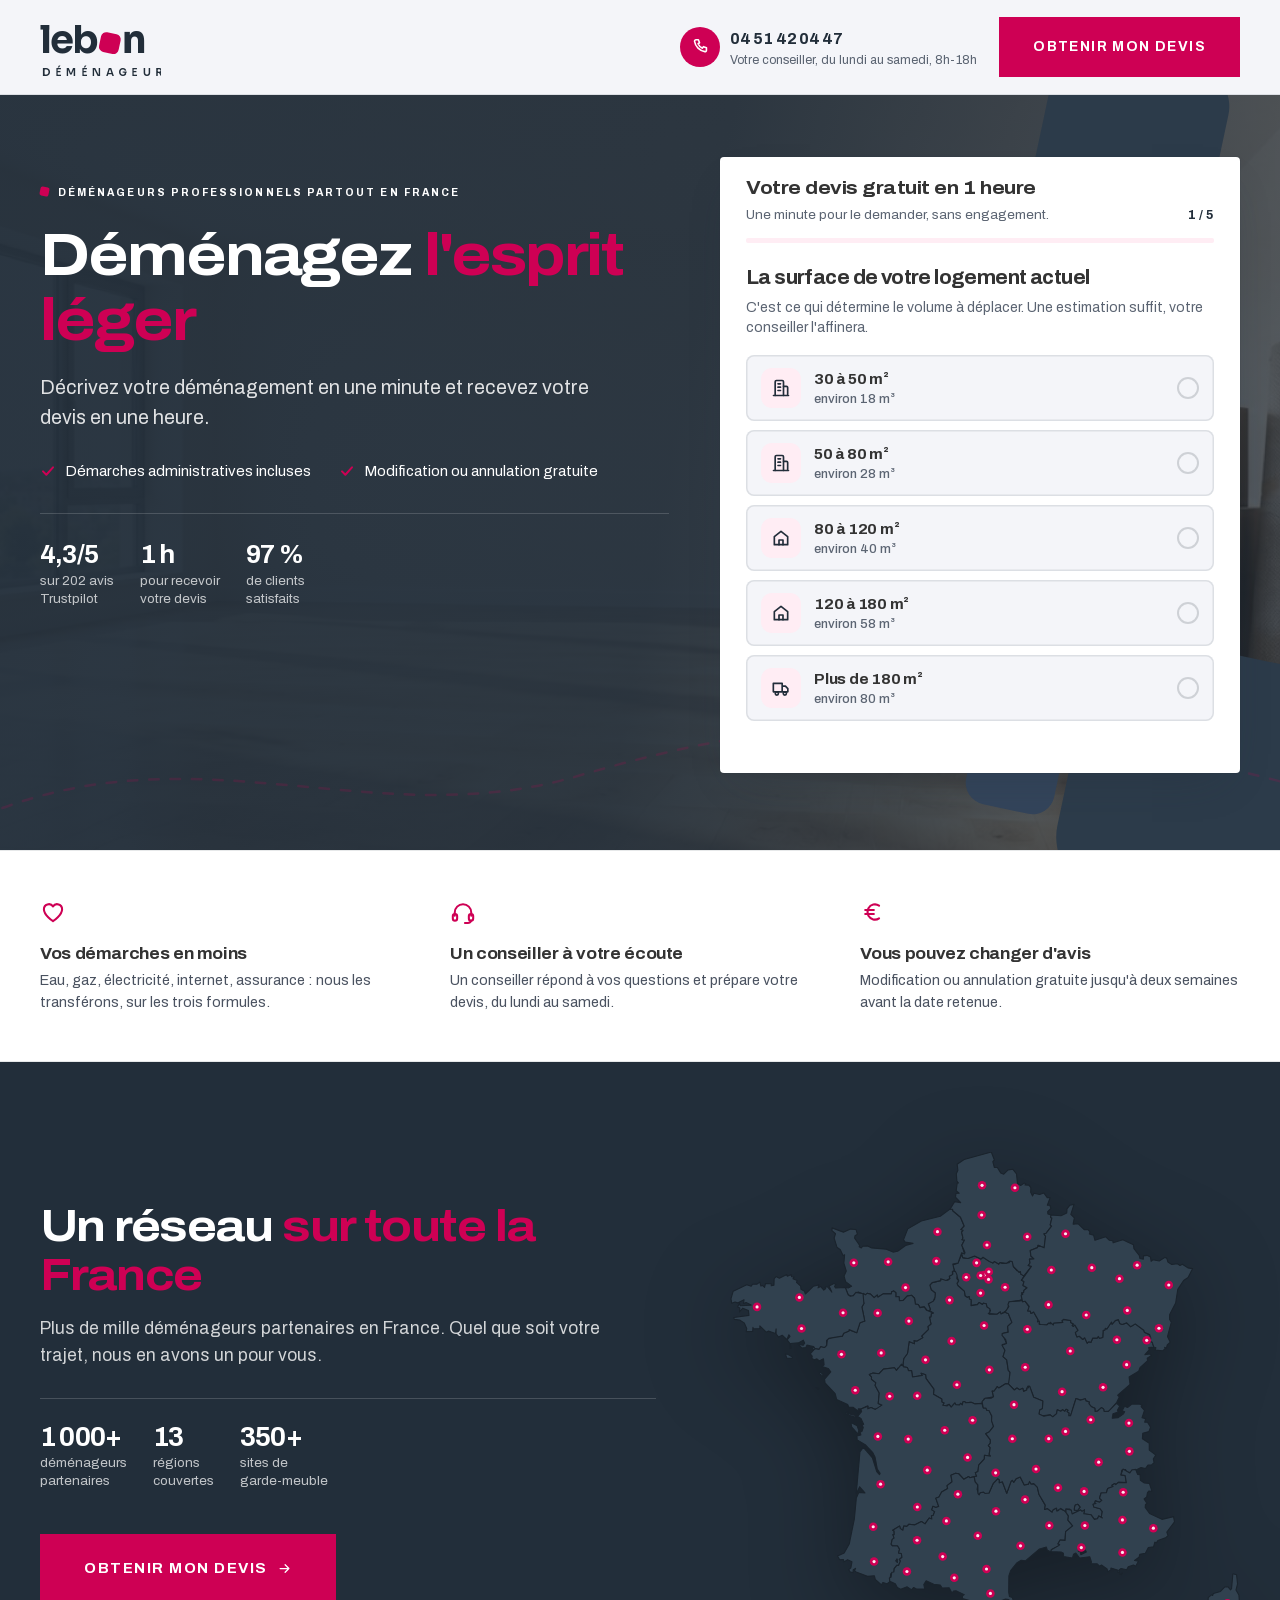
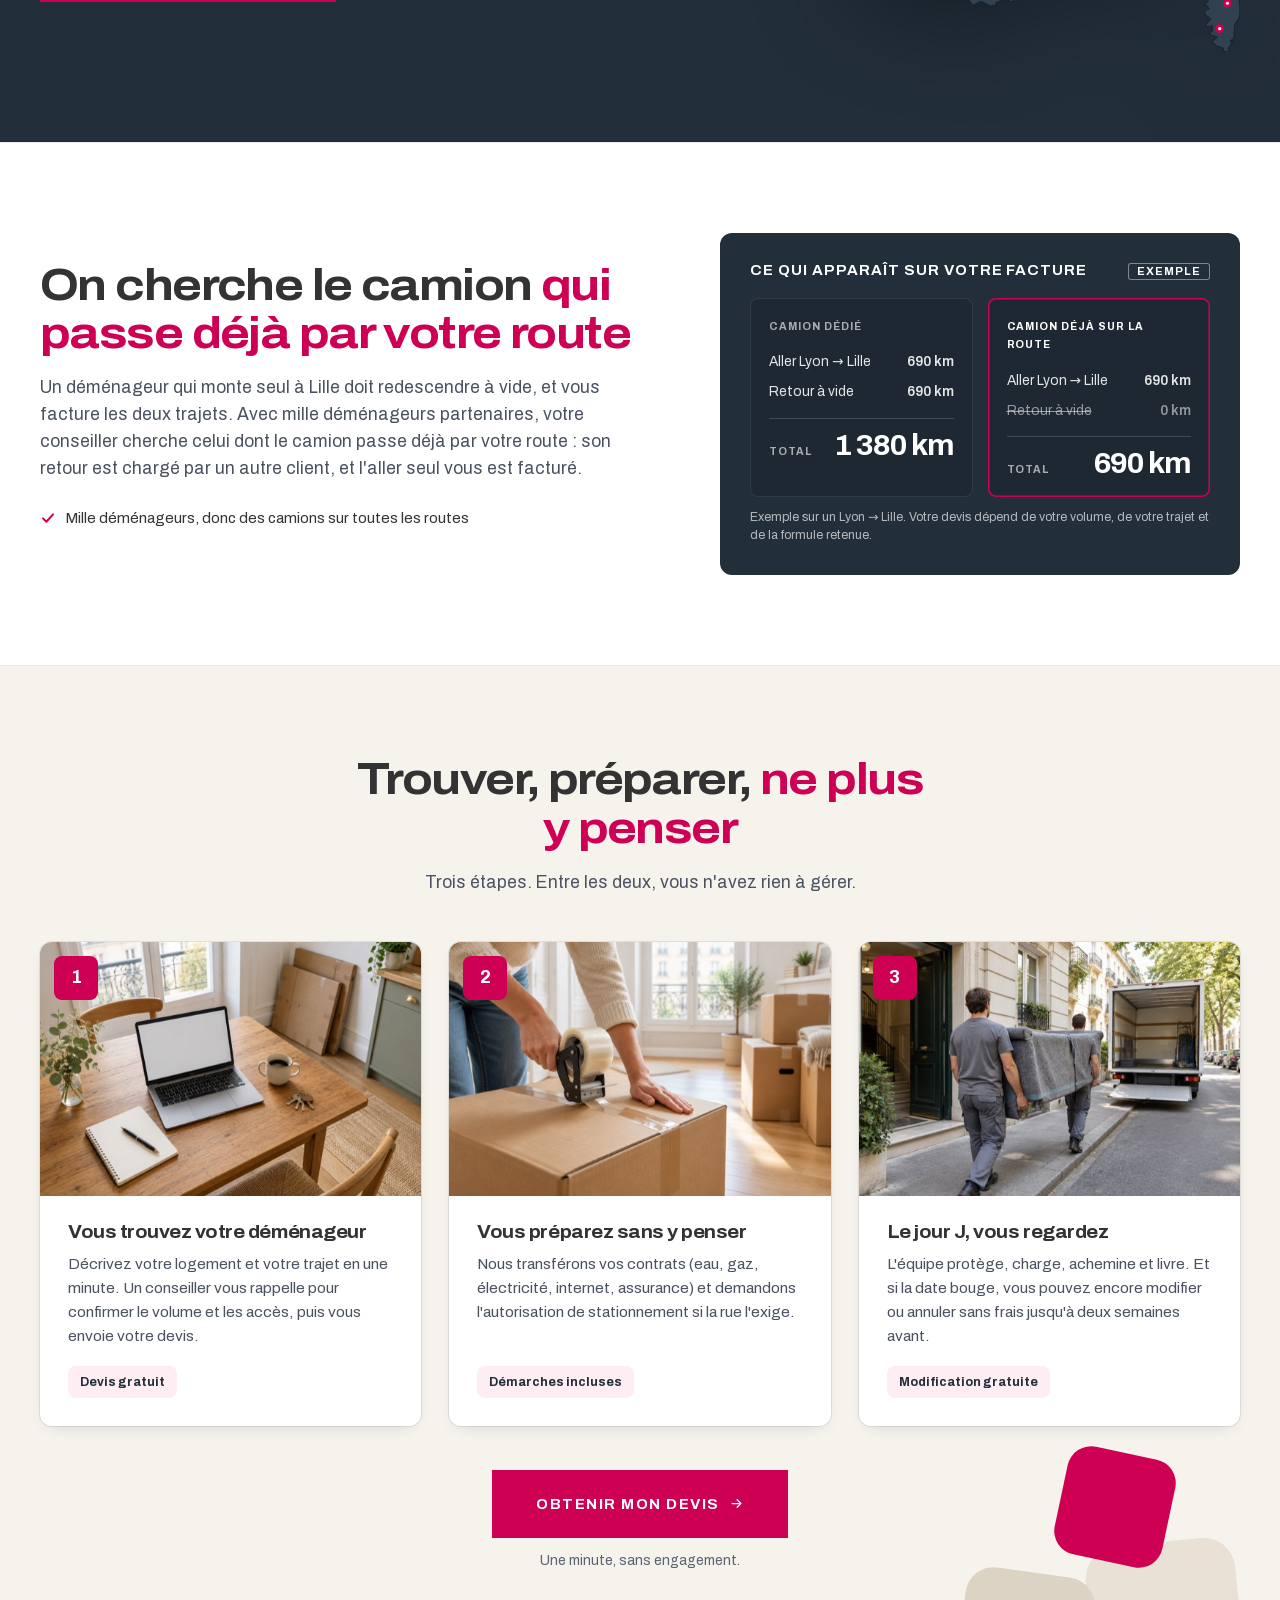
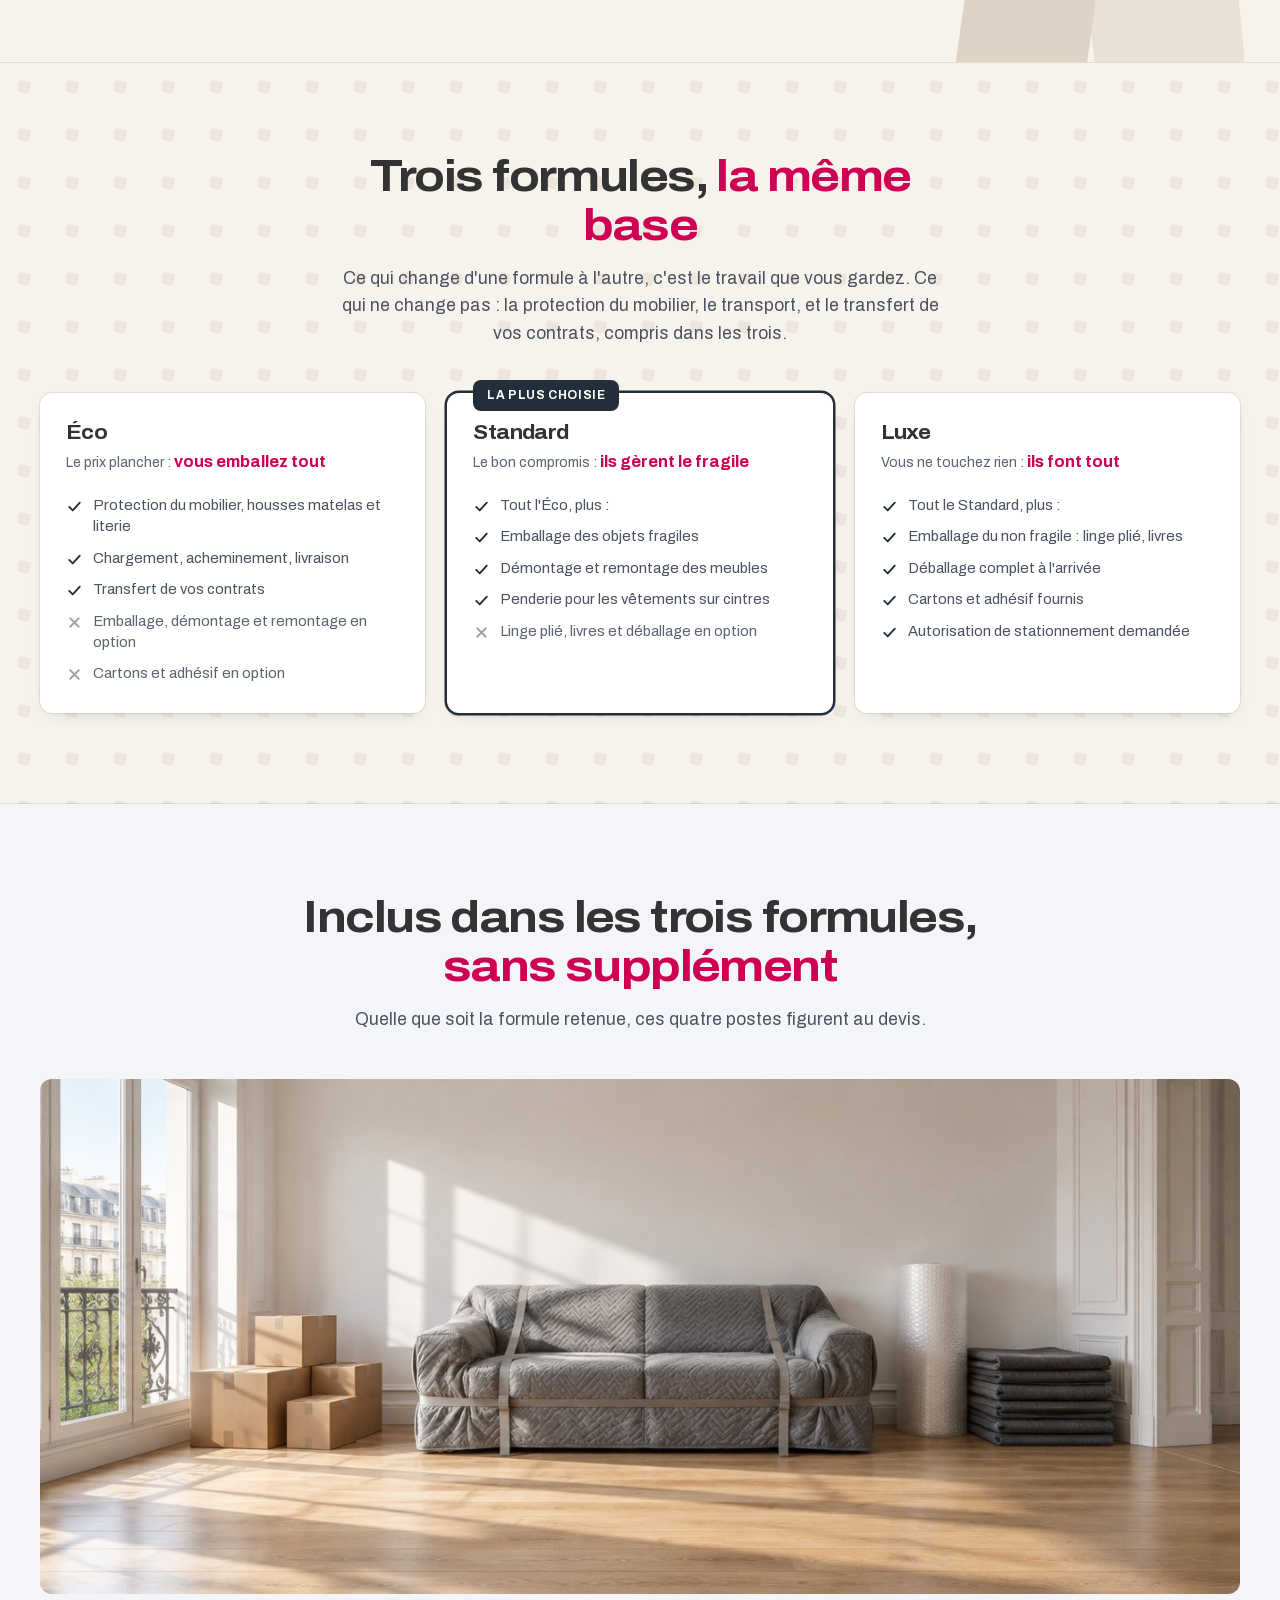
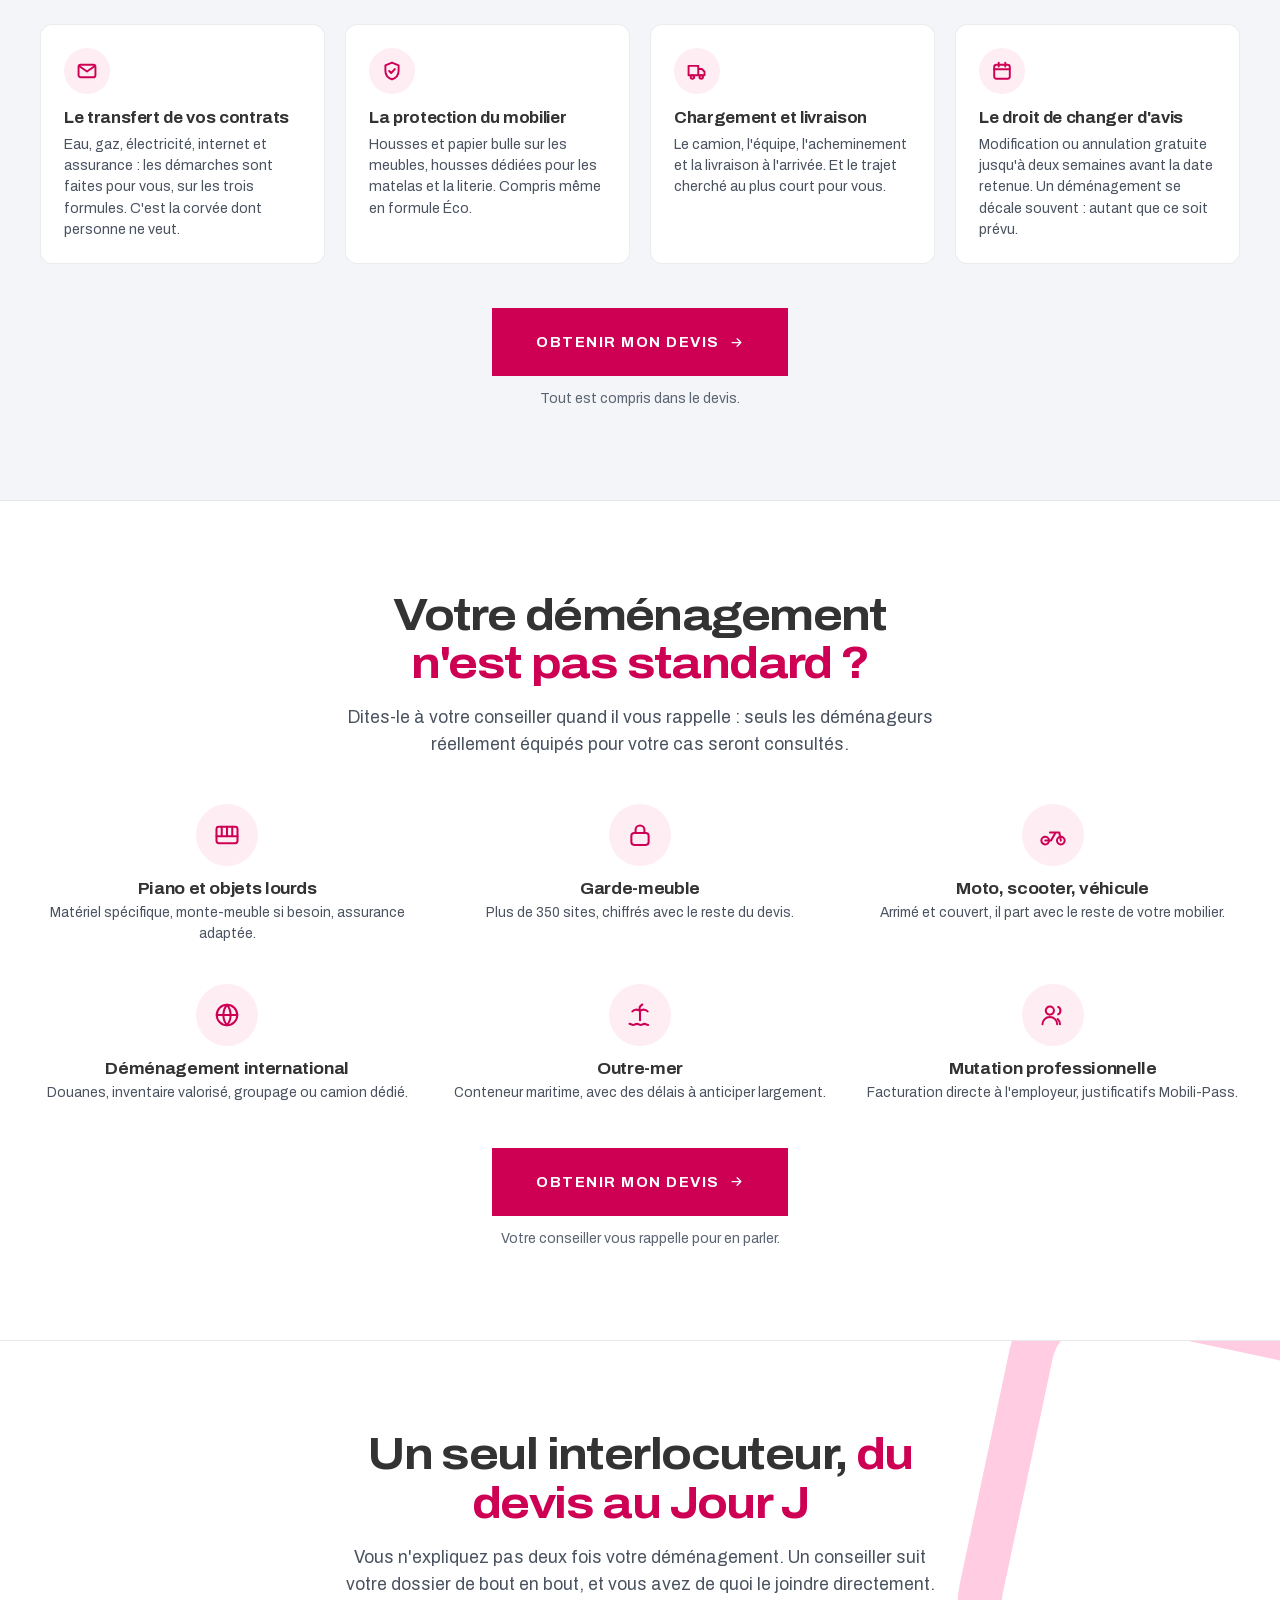
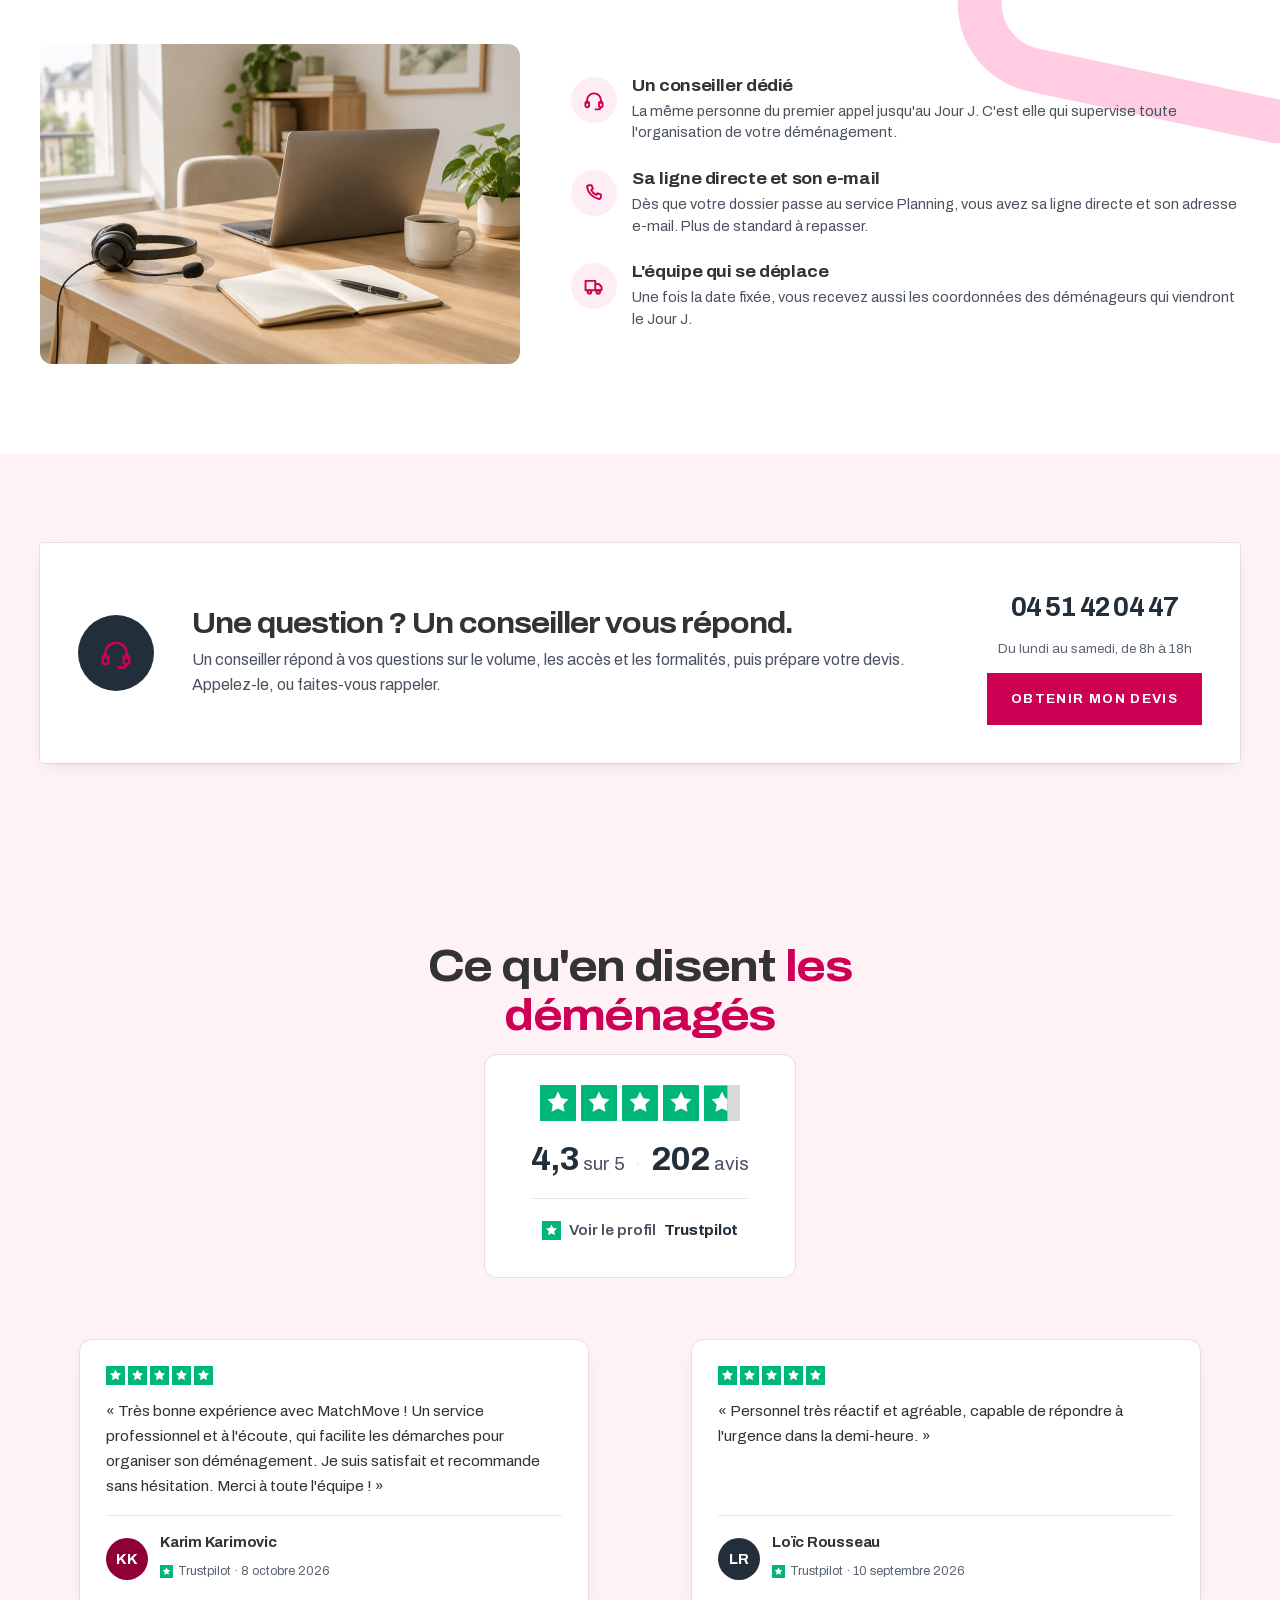
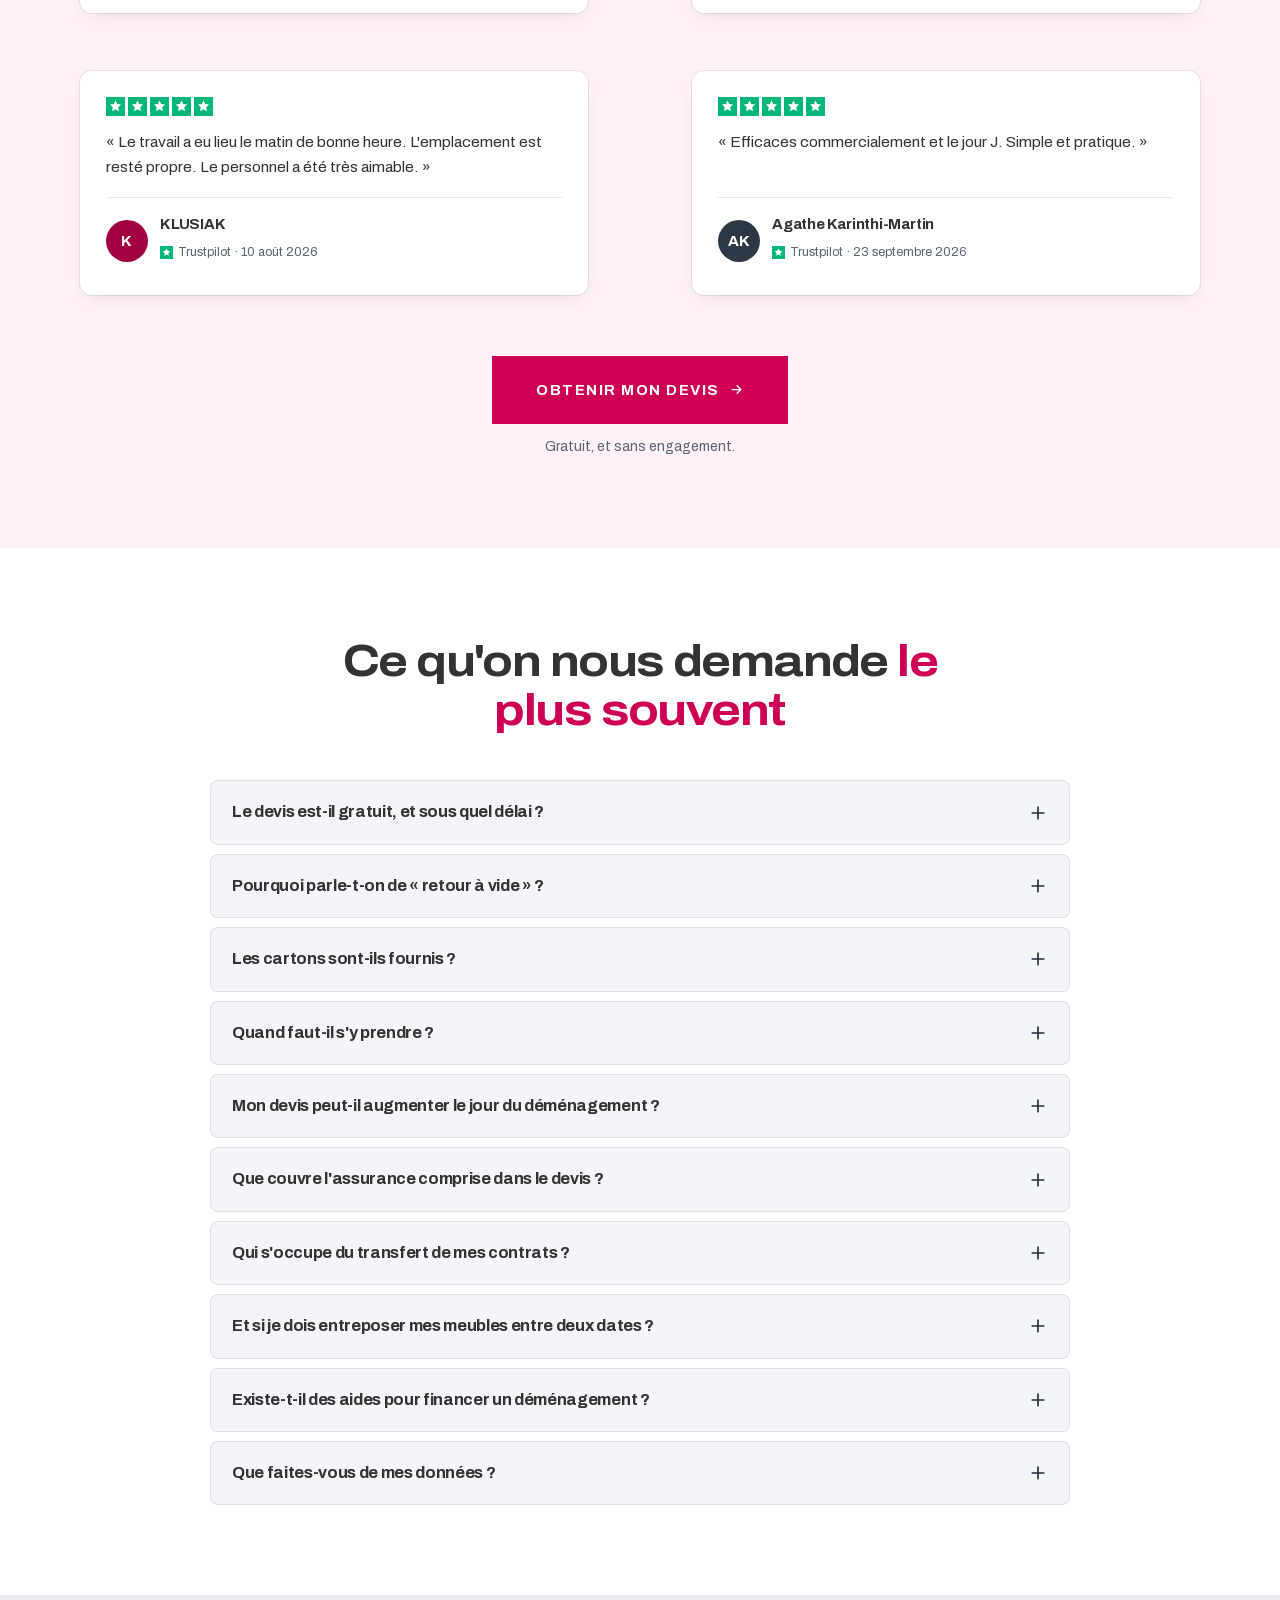
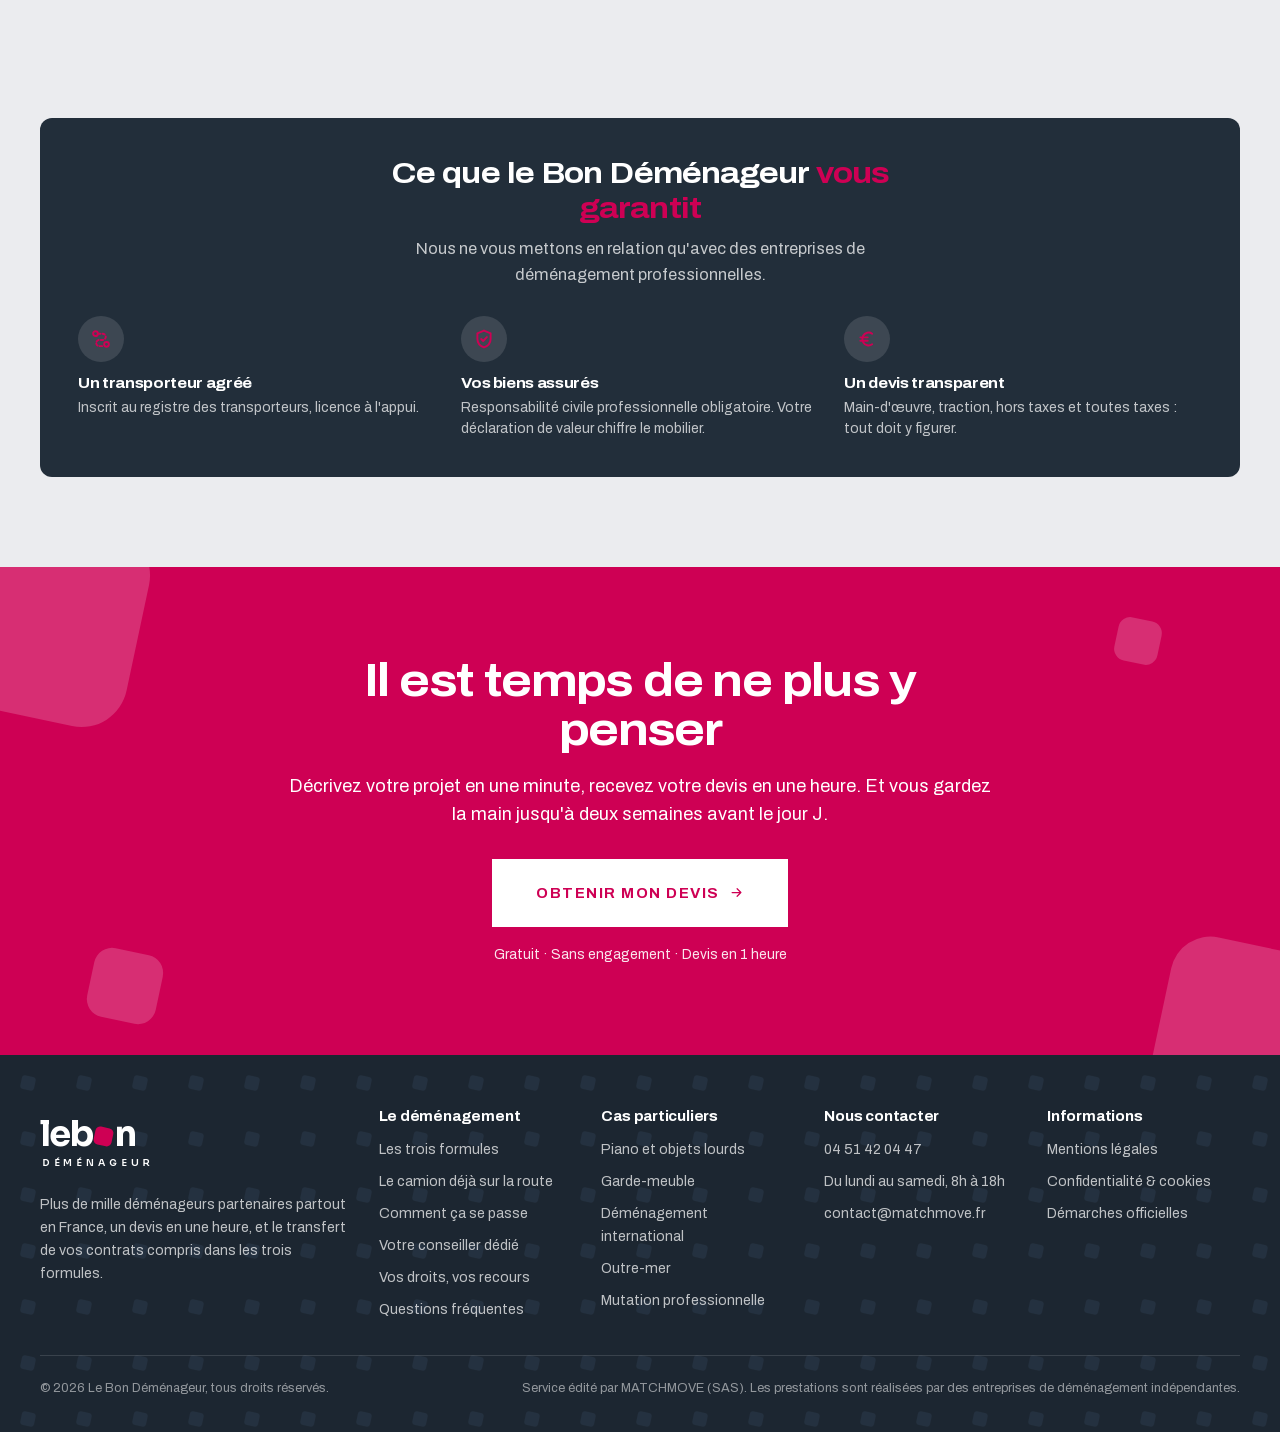
==== commit 44bc6aa5: "La surface ouvre le formulaire C'est la seule question qui se répond d'un seul appui, sans clavier, " ====
--- a/index.html
+++ b/index.html
@@ -1011,7 +1011,45 @@
            reçoit avant d'en faire un lead. -->
       <form id="q-form" class="quiz__view" novalidate data-endpoint="https://hook.eu2.make.com/84dnux99zaudwhwg6zlwrq9t7i8mc0wa">
 
-        <fieldset class="step is-on" data-step="depart">
+        <!-- La surface ouvre le formulaire : c'est la seule question qui se
+             répond d'un seul appui, sans clavier, et la sélection enchaîne
+             toute seule sur l'étape suivante. Ouvrir sur l'adresse faisait
+             surgir le clavier avant même qu'on ait compris ce qu'on remplissait.
+             Conséquence utile au passage : quiz_start part désormais à la
+             première interaction, alors qu'il attendait la quatrième étape. -->
+        <fieldset class="step is-on" data-step="surface">
+          <legend class="step__q">La surface de votre logement actuel</legend>
+          <p class="step__hint">C'est ce qui détermine le volume à déplacer. Une estimation suffit, votre conseiller l'affinera.</p>
+          <!-- La tranche « moins de 30 m² » a été retirée : un studio tient dans
+               un utilitaire loué, la marge est trop faible pour que le lead
+               vaille son coût d'acquisition. La plus petite tranche part donc
+               de 30 m², et le visiteur qui déménage moins n'est pas pour autant
+               bloqué, la surface n'est pas un champ obligatoire. -->
+          <div class="opts">
+            <label class="opt"><input type="radio" name="surface" value="30 à 50 m²" data-vol="18">
+              <span class="opt__ico"><svg class="ico"><use href="#i-build"/></svg></span>
+              <span class="opt__txt">30 à 50 m²<small>environ 18 m³</small></span>
+              <span class="opt__tick"><svg viewBox="0 0 24 24"><path d="M5 12.5 9.5 17 19 7.5"/></svg></span></label>
+            <label class="opt"><input type="radio" name="surface" value="50 à 80 m²" data-vol="28">
+              <span class="opt__ico"><svg class="ico"><use href="#i-build"/></svg></span>
+              <span class="opt__txt">50 à 80 m²<small>environ 28 m³</small></span>
+              <span class="opt__tick"><svg viewBox="0 0 24 24"><path d="M5 12.5 9.5 17 19 7.5"/></svg></span></label>
+            <label class="opt"><input type="radio" name="surface" value="80 à 120 m²" data-vol="40">
+              <span class="opt__ico"><svg class="ico"><use href="#i-home"/></svg></span>
+              <span class="opt__txt">80 à 120 m²<small>environ 40 m³</small></span>
+              <span class="opt__tick"><svg viewBox="0 0 24 24"><path d="M5 12.5 9.5 17 19 7.5"/></svg></span></label>
+            <label class="opt"><input type="radio" name="surface" value="120 à 180 m²" data-vol="58">
+              <span class="opt__ico"><svg class="ico"><use href="#i-home"/></svg></span>
+              <span class="opt__txt">120 à 180 m²<small>environ 58 m³</small></span>
+              <span class="opt__tick"><svg viewBox="0 0 24 24"><path d="M5 12.5 9.5 17 19 7.5"/></svg></span></label>
+            <label class="opt"><input type="radio" name="surface" value="Plus de 180 m²" data-vol="80">
+              <span class="opt__ico"><svg class="ico"><use href="#i-truck"/></svg></span>
+              <span class="opt__txt">Plus de 180 m²<small>environ 80 m³</small></span>
+              <span class="opt__tick"><svg viewBox="0 0 24 24"><path d="M5 12.5 9.5 17 19 7.5"/></svg></span></label>
+          </div>
+        </fieldset>
+
+        <fieldset class="step" data-step="depart">
           <legend class="step__q">Votre adresse de départ</legend>
           <p class="step__hint">Le code postal suffit à reconnaître votre commune et à calculer le trajet.</p>
           <div class="field">
@@ -1038,6 +1076,7 @@
           <div class="communes" id="q-cmn1" role="group" aria-label="Choisissez votre commune de départ"></div>
           <p class="note" id="n-cp1" aria-live="polite"></p>
           <div class="acts"><button type="button" class="btn btn--nuit btn--full" data-next>Continuer</button></div>
+          <button type="button" class="back" data-back><svg class="ico"><use href="#i-back"/></svg>Retour</button>
         </fieldset>
 
         <fieldset class="step" data-step="arrivee">
@@ -1079,39 +1118,6 @@
           </div>
           <p class="note" id="n-date" aria-live="polite"></p>
           <div class="acts"><button type="button" class="btn btn--nuit btn--full" data-next>Continuer</button></div>
-          <button type="button" class="back" data-back><svg class="ico"><use href="#i-back"/></svg>Retour</button>
-        </fieldset>
-
-        <fieldset class="step" data-step="surface">
-          <legend class="step__q">La surface de votre logement actuel</legend>
-          <p class="step__hint">C'est ce qui détermine le volume à déplacer. Une estimation suffit, votre conseiller l'affinera.</p>
-          <!-- La tranche « moins de 30 m² » a été retirée : un studio tient dans
-               un utilitaire loué, la marge est trop faible pour que le lead
-               vaille son coût d'acquisition. La plus petite tranche part donc
-               de 30 m², et le visiteur qui déménage moins n'est pas pour autant
-               bloqué, la surface n'est pas un champ obligatoire. -->
-          <div class="opts">
-            <label class="opt"><input type="radio" name="surface" value="30 à 50 m²" data-vol="18">
-              <span class="opt__ico"><svg class="ico"><use href="#i-build"/></svg></span>
-              <span class="opt__txt">30 à 50 m²<small>environ 18 m³</small></span>
-              <span class="opt__tick"><svg viewBox="0 0 24 24"><path d="M5 12.5 9.5 17 19 7.5"/></svg></span></label>
-            <label class="opt"><input type="radio" name="surface" value="50 à 80 m²" data-vol="28">
-              <span class="opt__ico"><svg class="ico"><use href="#i-build"/></svg></span>
-              <span class="opt__txt">50 à 80 m²<small>environ 28 m³</small></span>
-              <span class="opt__tick"><svg viewBox="0 0 24 24"><path d="M5 12.5 9.5 17 19 7.5"/></svg></span></label>
-            <label class="opt"><input type="radio" name="surface" value="80 à 120 m²" data-vol="40">
-              <span class="opt__ico"><svg class="ico"><use href="#i-home"/></svg></span>
-              <span class="opt__txt">80 à 120 m²<small>environ 40 m³</small></span>
-              <span class="opt__tick"><svg viewBox="0 0 24 24"><path d="M5 12.5 9.5 17 19 7.5"/></svg></span></label>
-            <label class="opt"><input type="radio" name="surface" value="120 à 180 m²" data-vol="58">
-              <span class="opt__ico"><svg class="ico"><use href="#i-home"/></svg></span>
-              <span class="opt__txt">120 à 180 m²<small>environ 58 m³</small></span>
-              <span class="opt__tick"><svg viewBox="0 0 24 24"><path d="M5 12.5 9.5 17 19 7.5"/></svg></span></label>
-            <label class="opt"><input type="radio" name="surface" value="Plus de 180 m²" data-vol="80">
-              <span class="opt__ico"><svg class="ico"><use href="#i-truck"/></svg></span>
-              <span class="opt__txt">Plus de 180 m²<small>environ 80 m³</small></span>
-              <span class="opt__tick"><svg viewBox="0 0 24 24"><path d="M5 12.5 9.5 17 19 7.5"/></svg></span></label>
-          </div>
           <button type="button" class="back" data-back><svg class="ico"><use href="#i-back"/></svg>Retour</button>
         </fieldset>
 
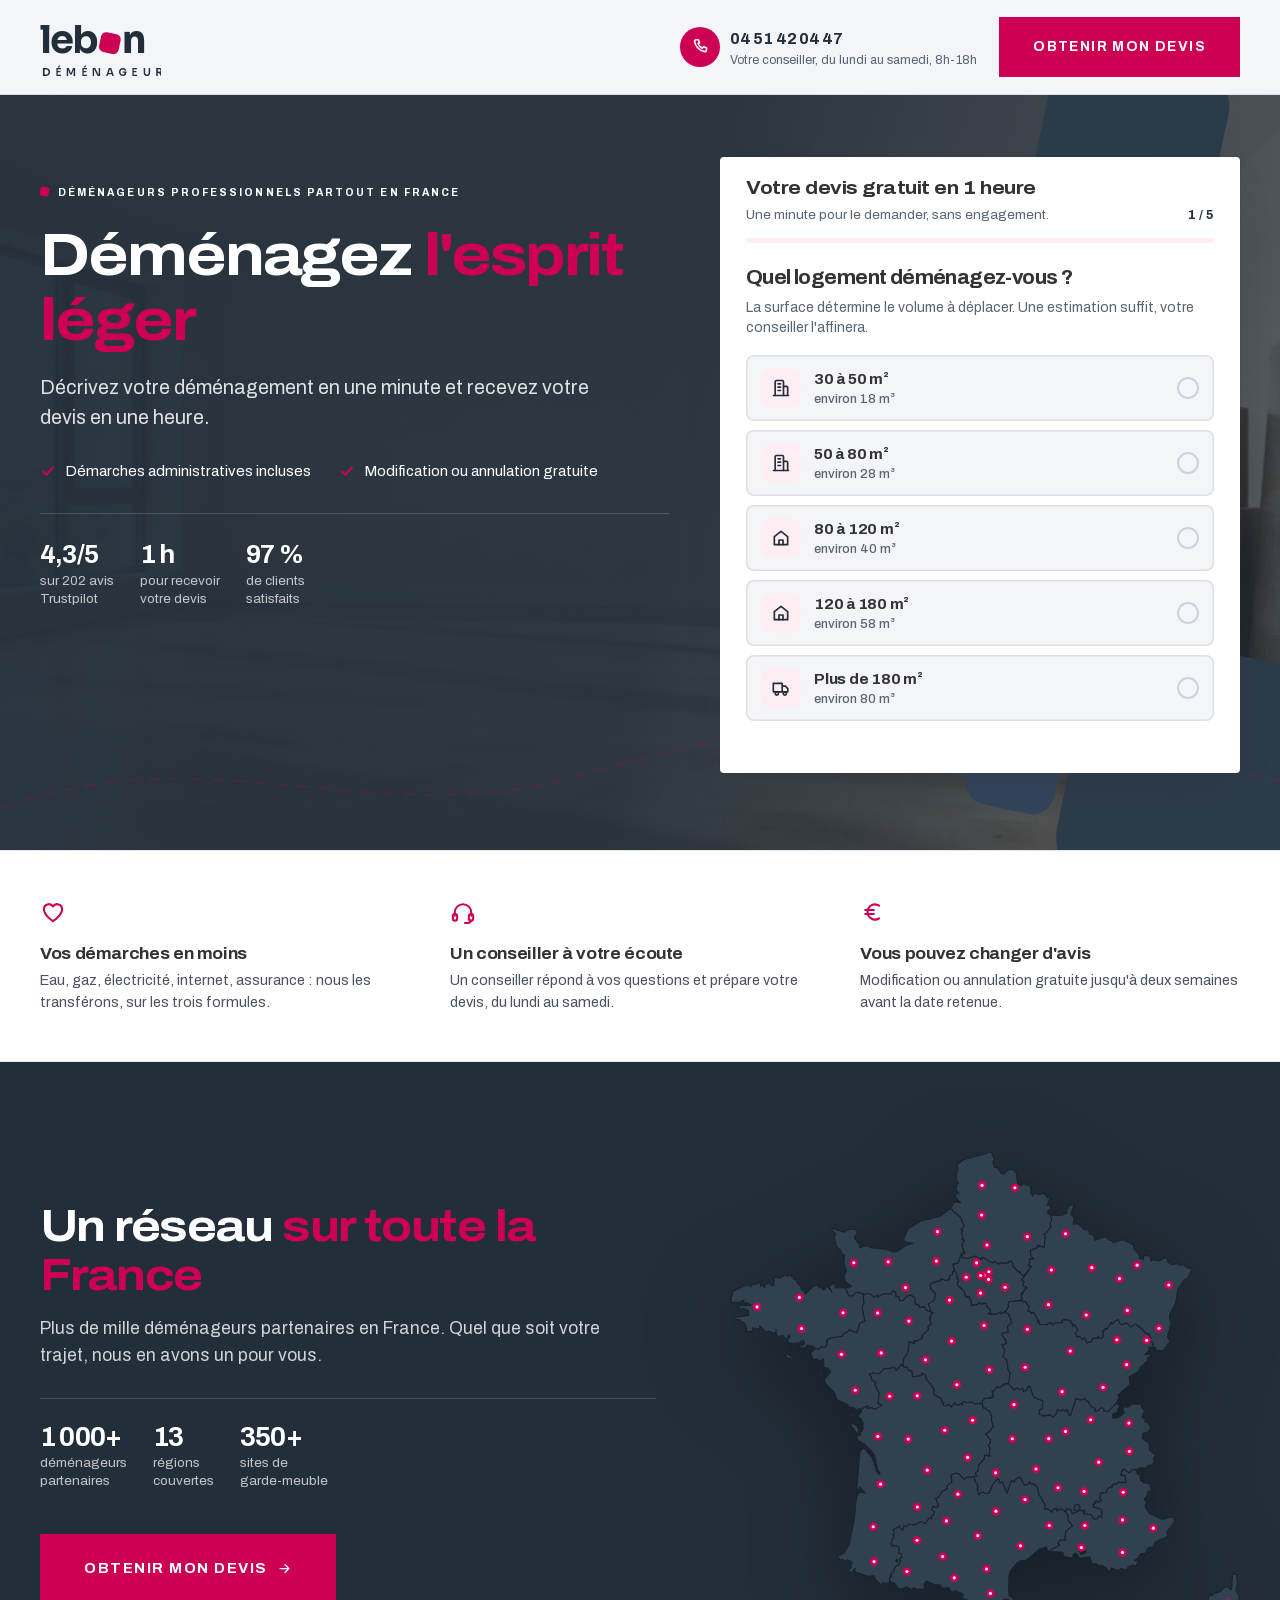
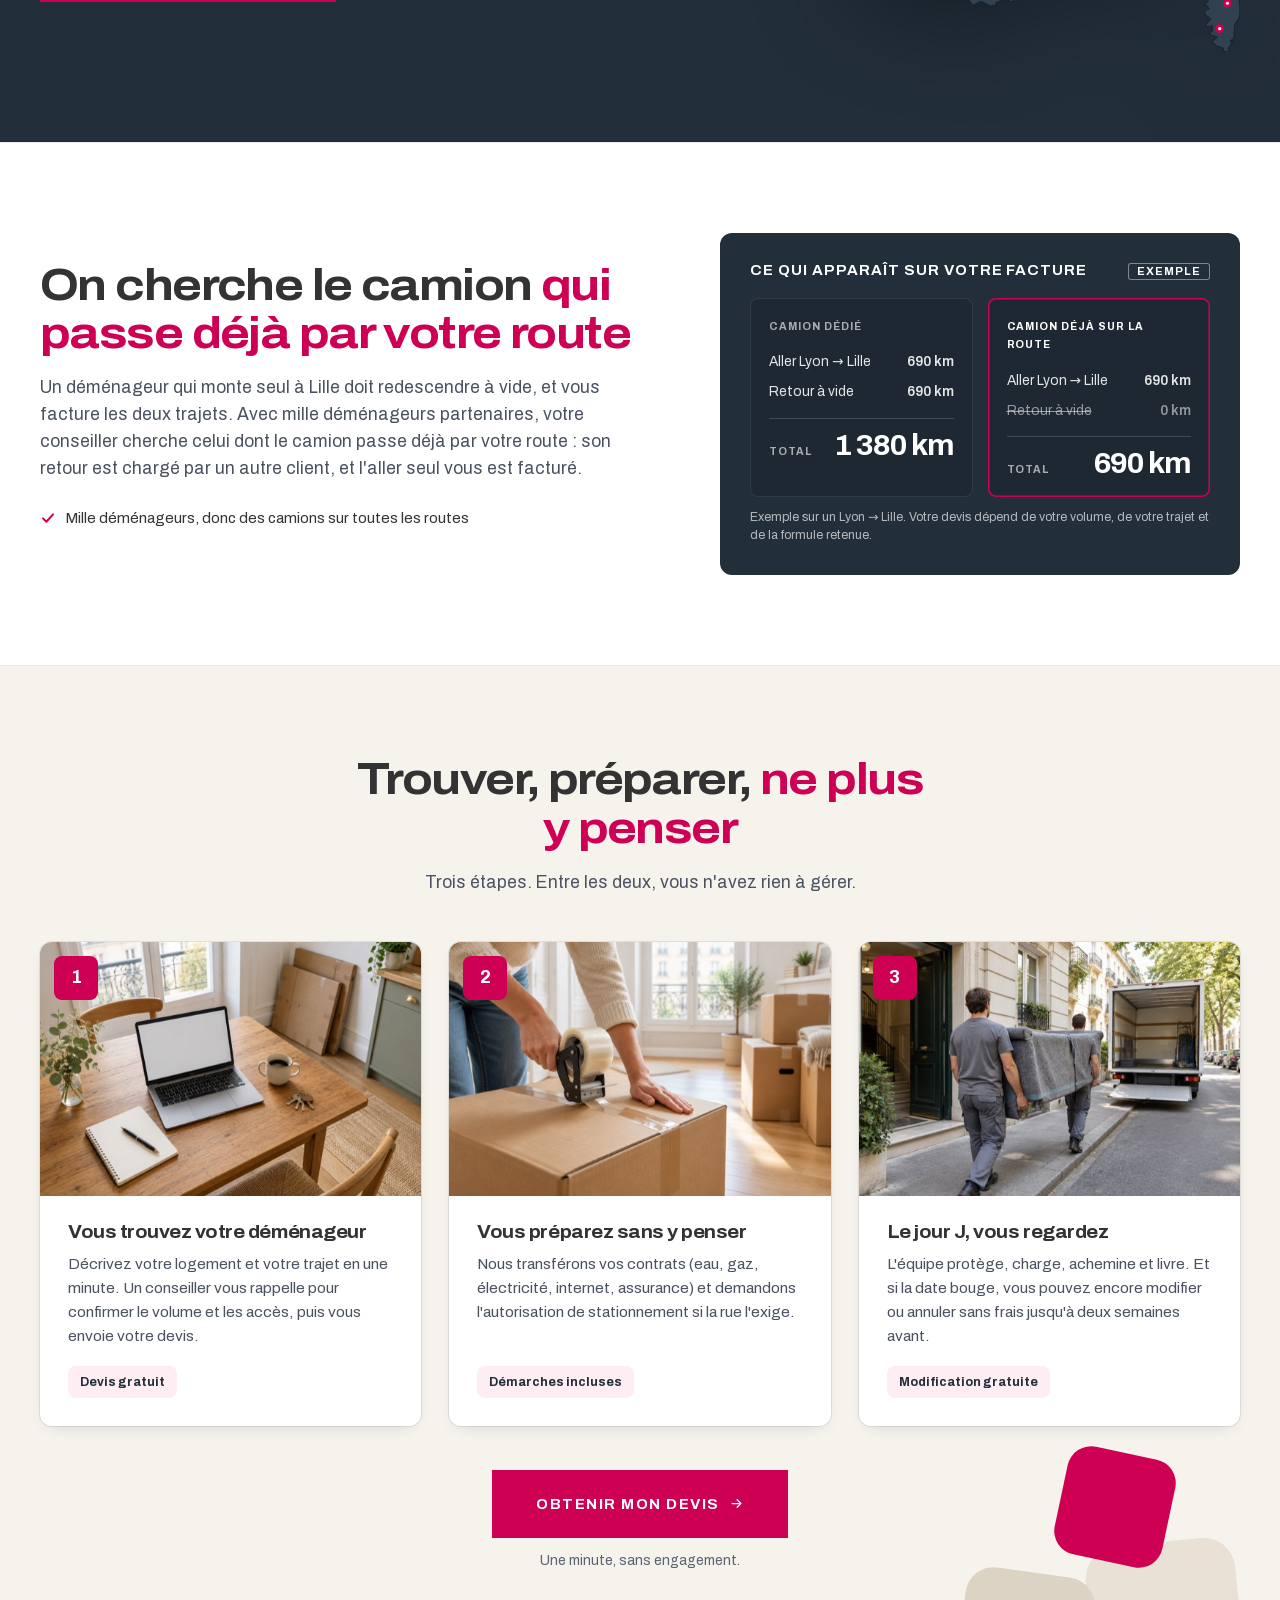
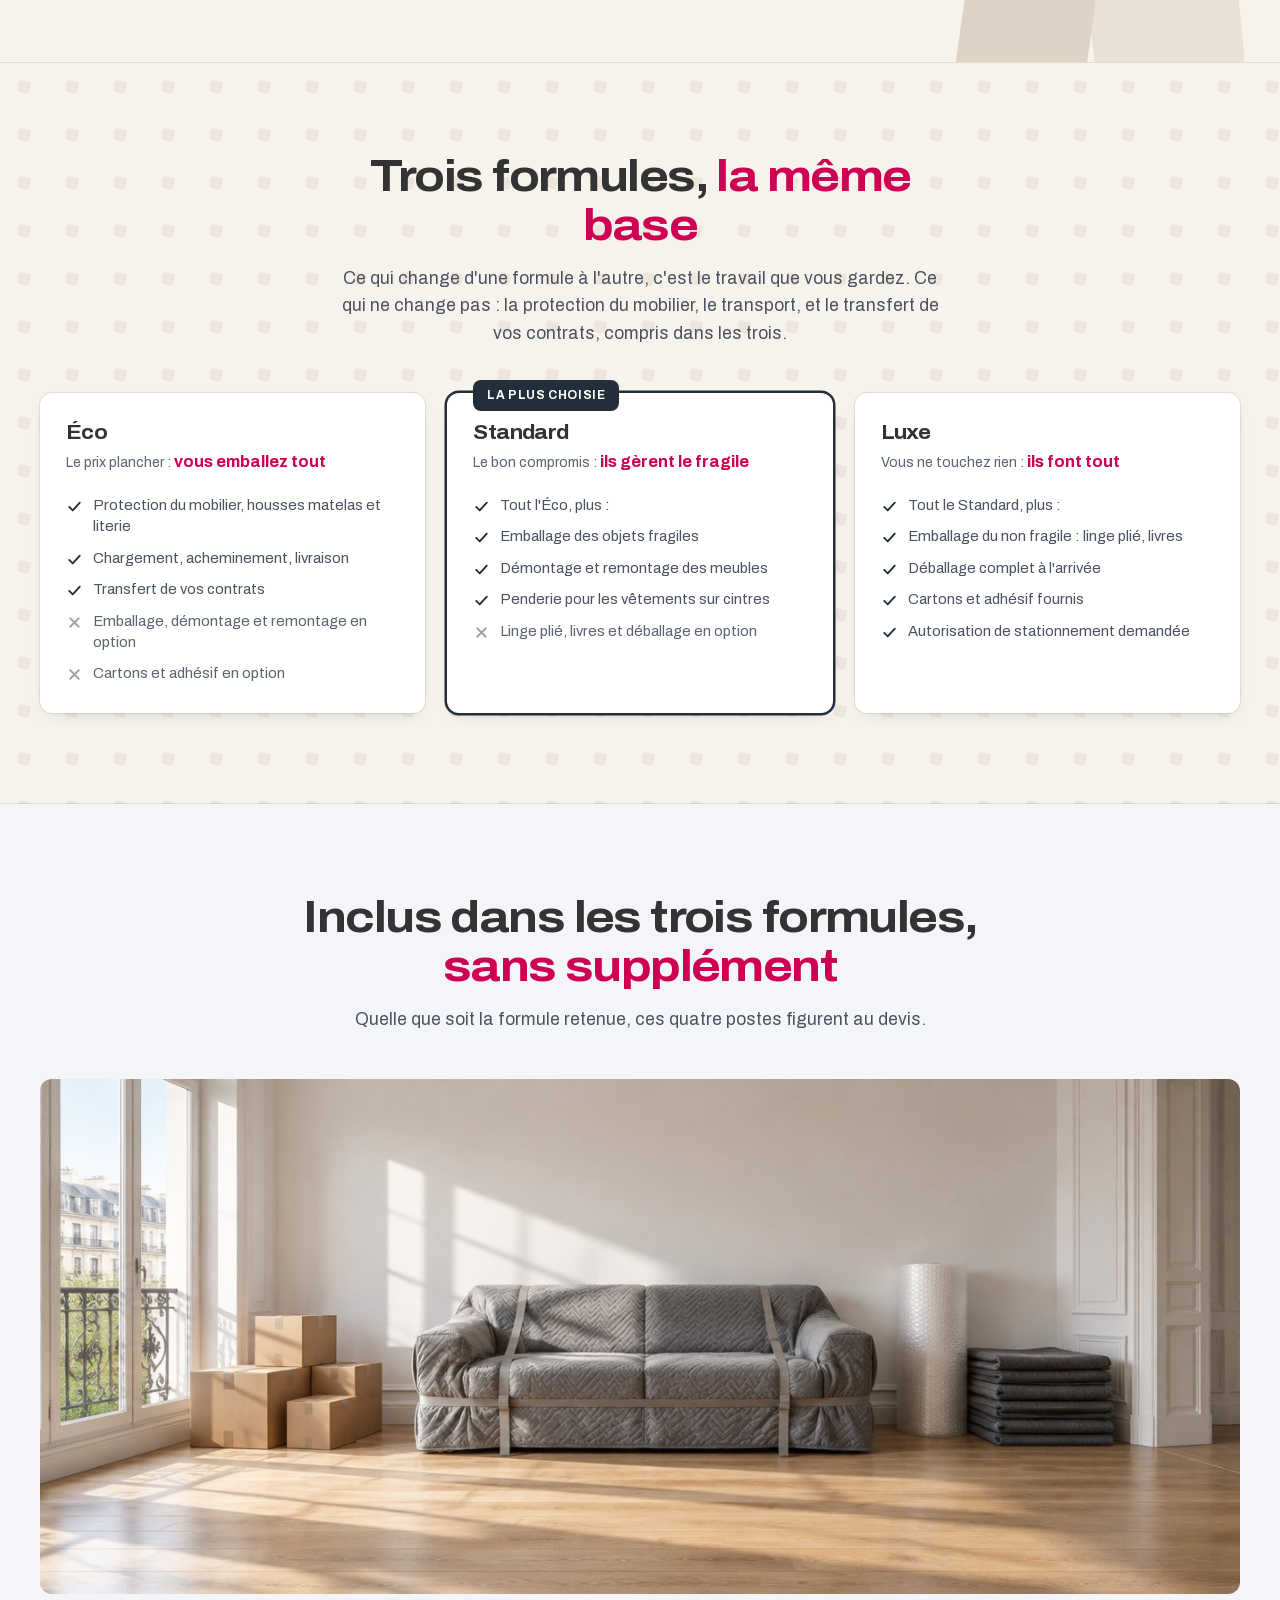
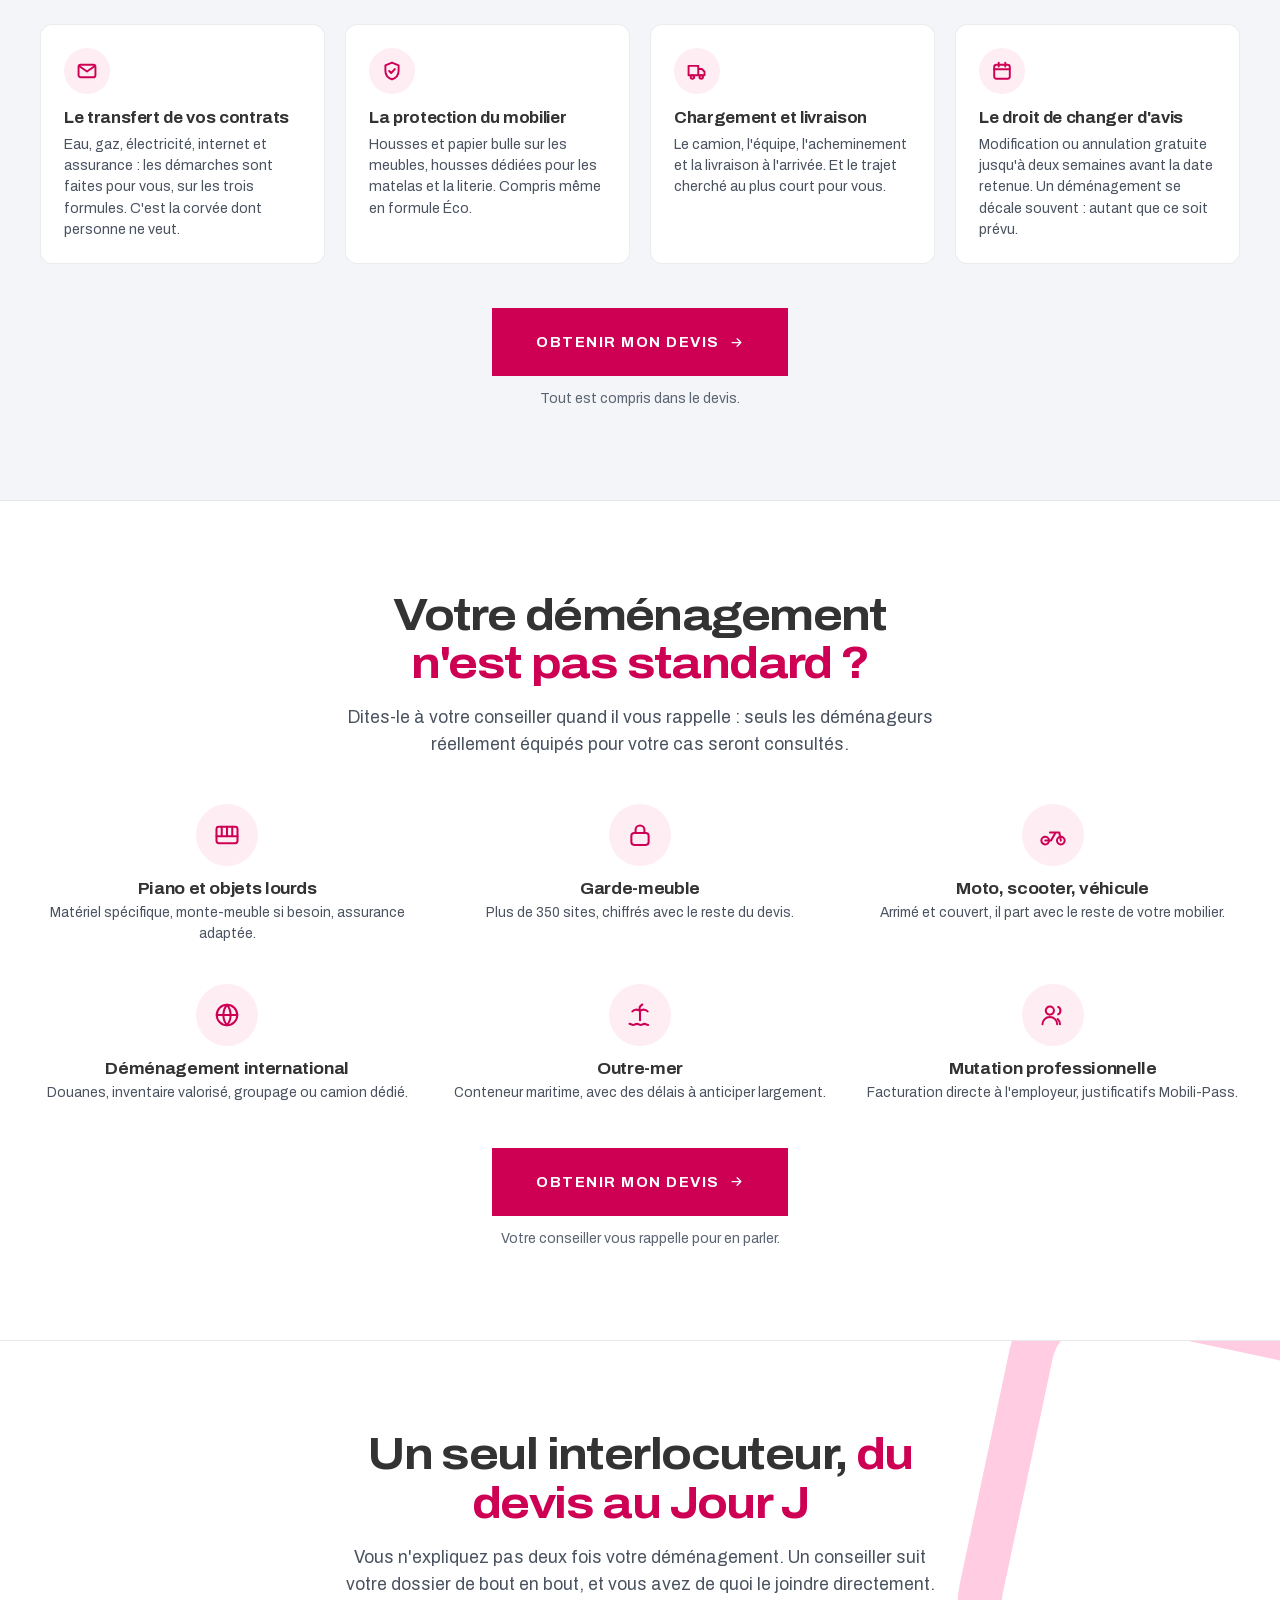
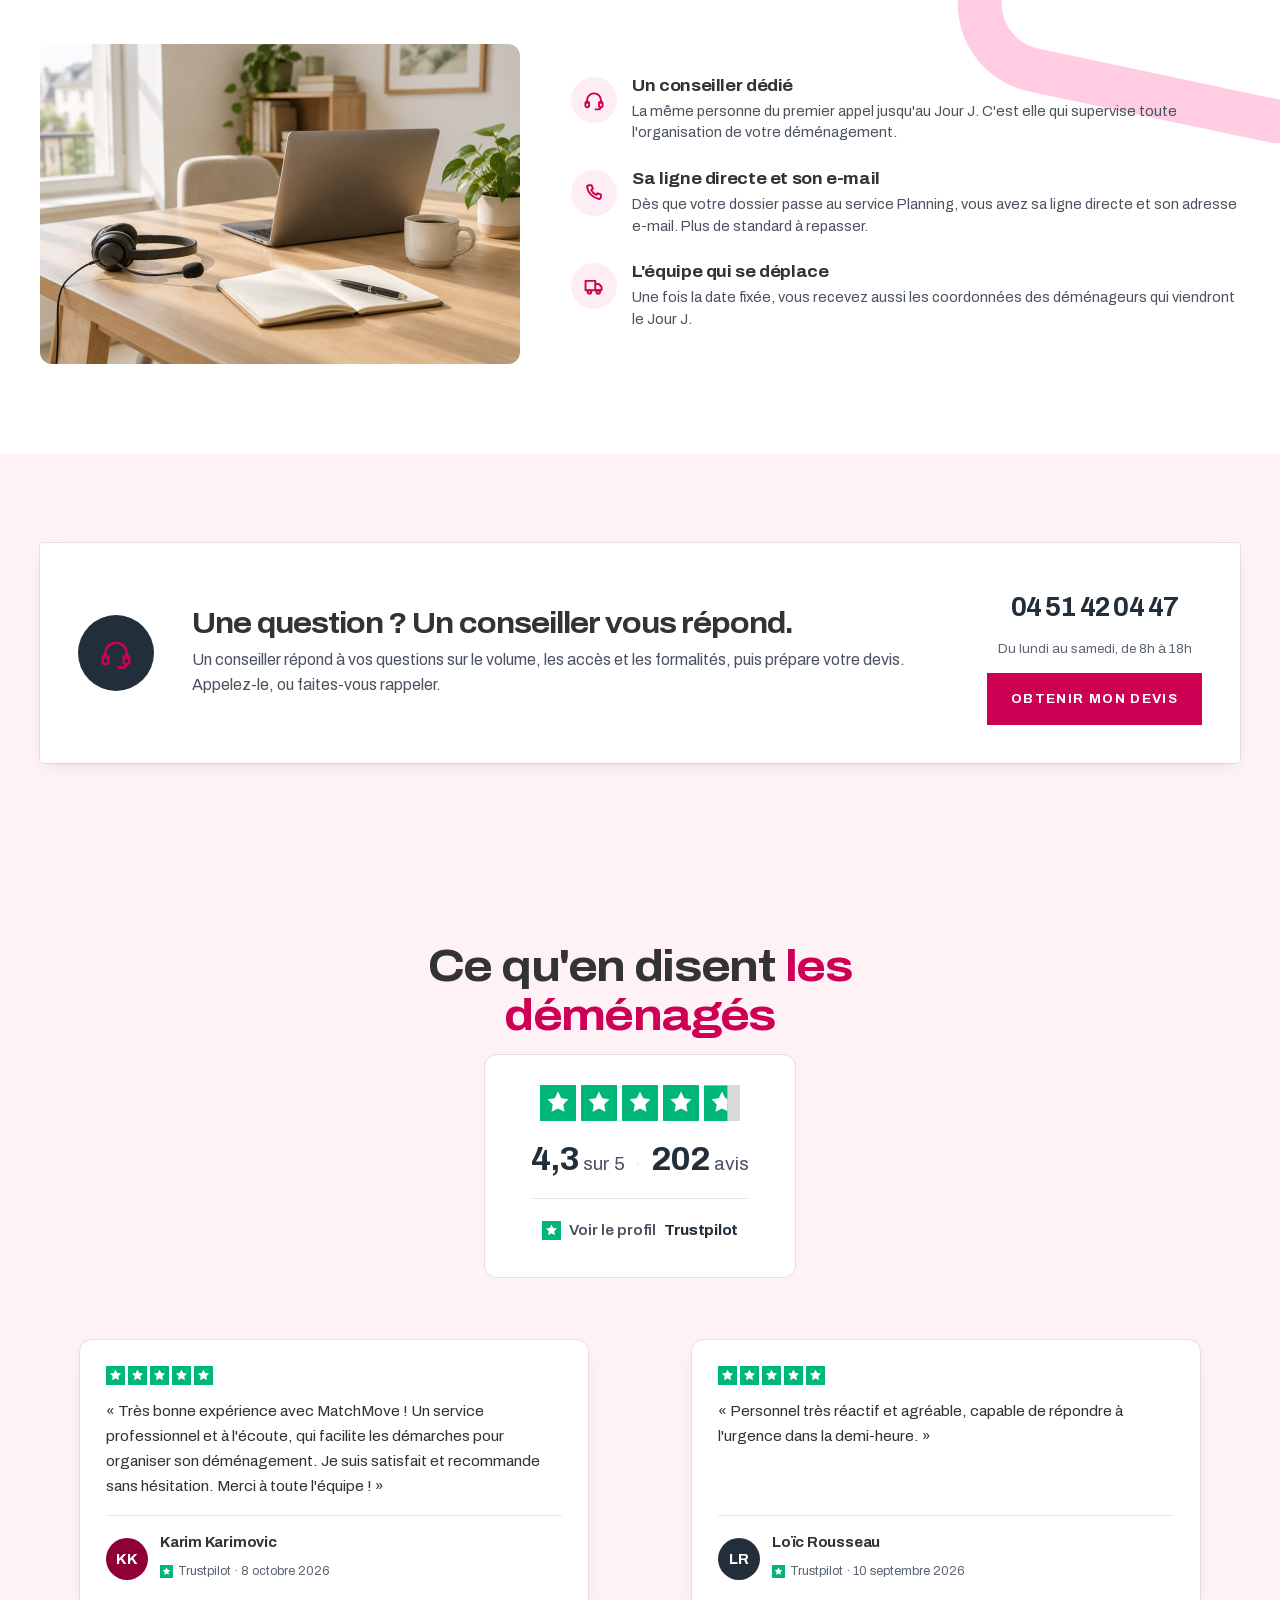
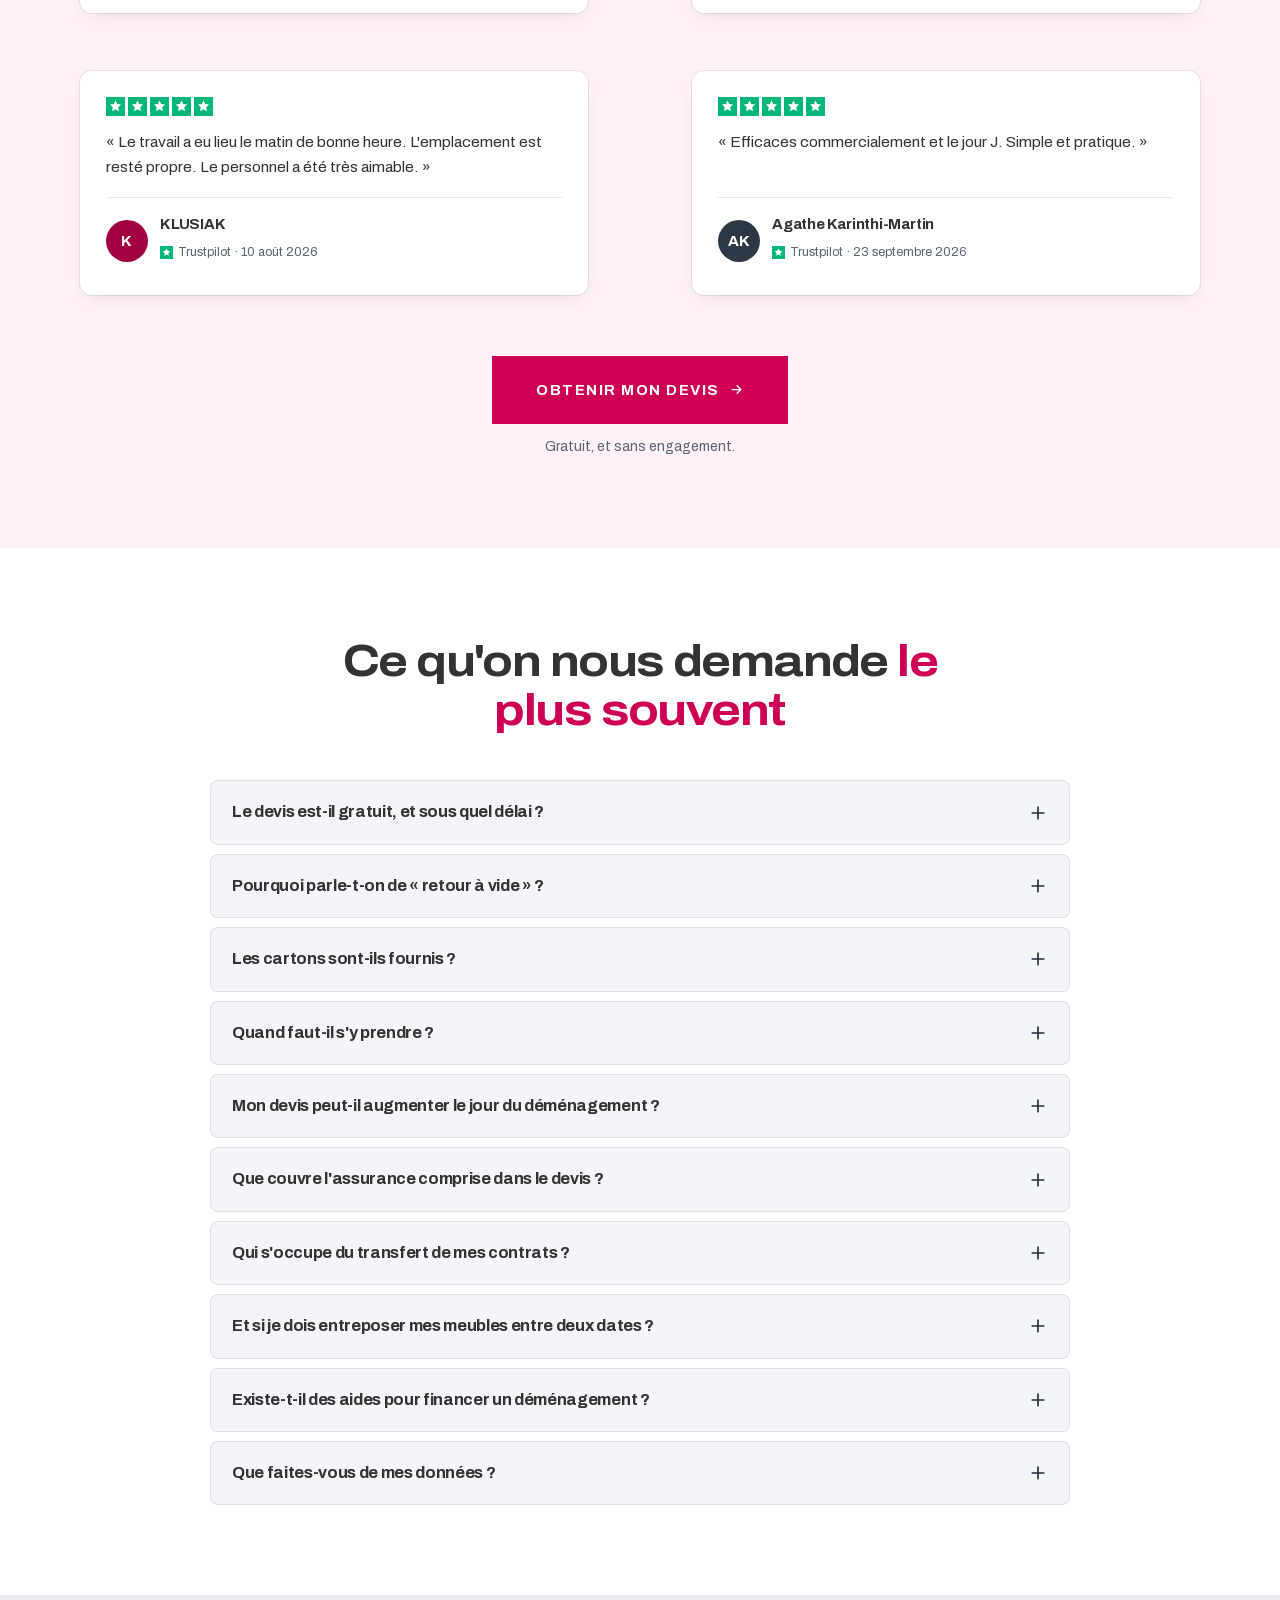
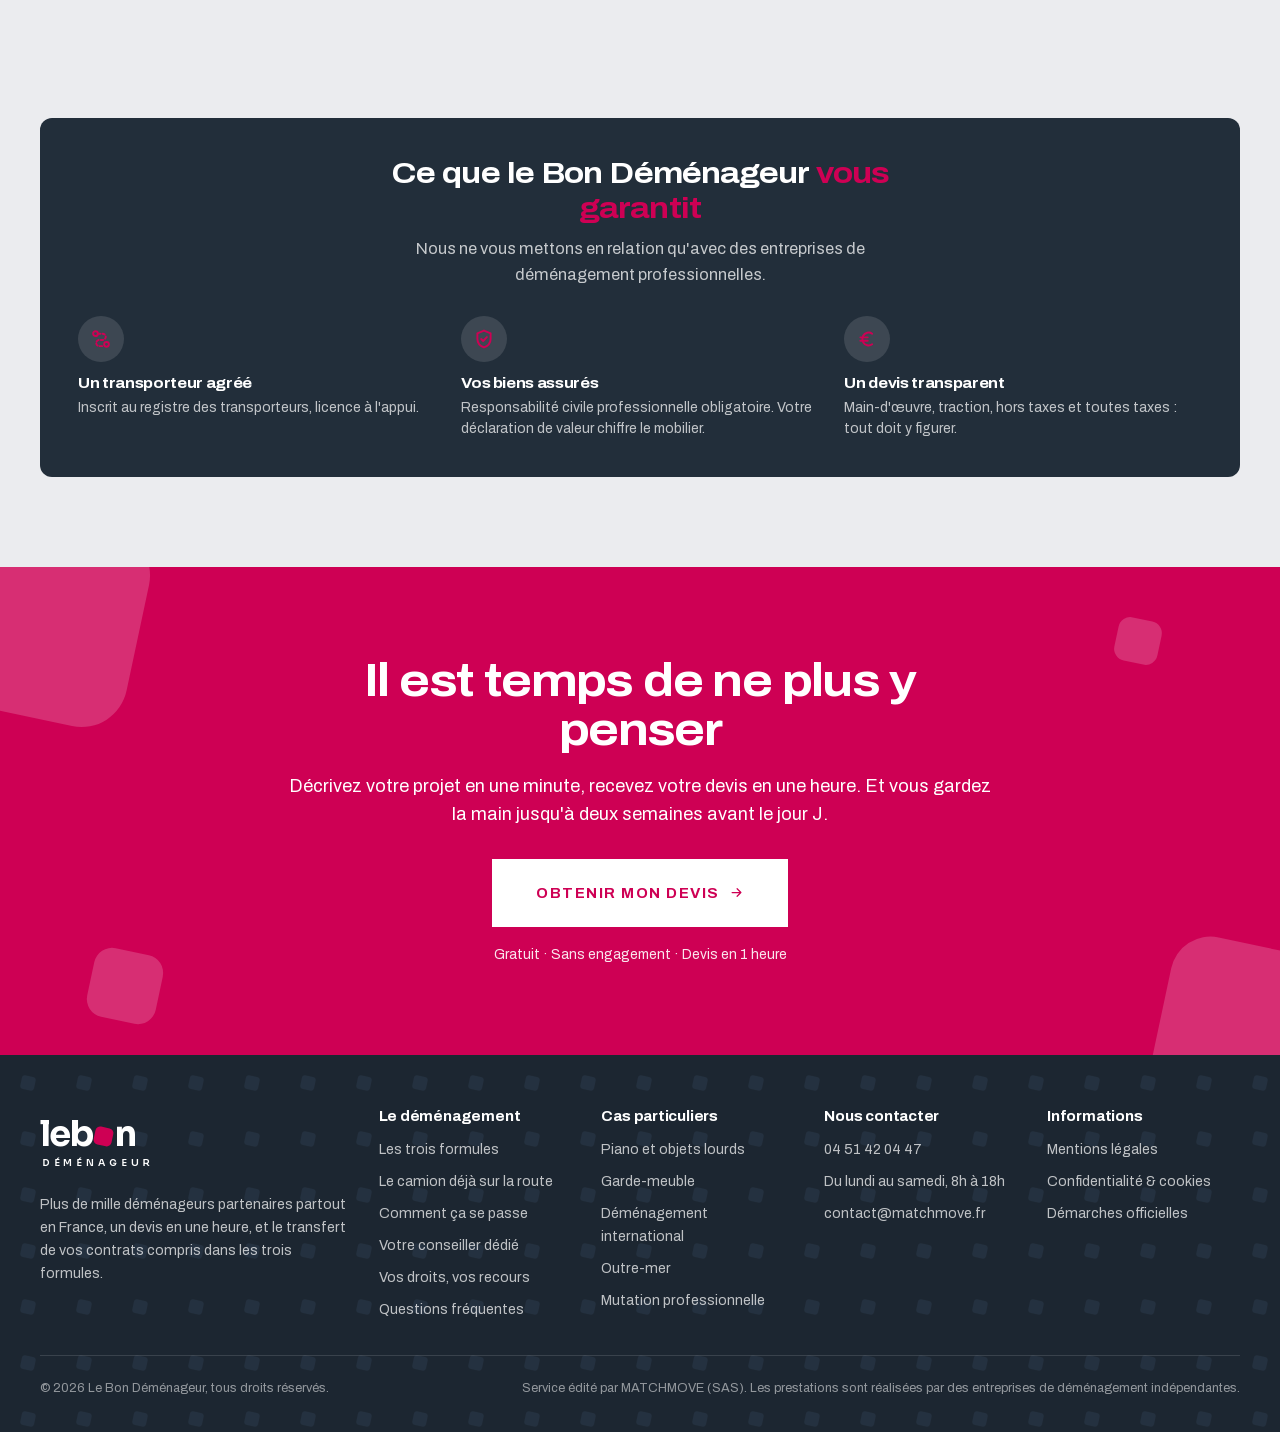
==== commit 7041cec4: "Les cinq intitulés du formulaire passent en questions La classe des légendes s'appelle step__q depui" ====
--- a/index.html
+++ b/index.html
@@ -1018,8 +1018,8 @@
              Conséquence utile au passage : quiz_start part désormais à la
              première interaction, alors qu'il attendait la quatrième étape. -->
         <fieldset class="step is-on" data-step="surface">
-          <legend class="step__q">La surface de votre logement actuel</legend>
-          <p class="step__hint">C'est ce qui détermine le volume à déplacer. Une estimation suffit, votre conseiller l'affinera.</p>
+          <legend class="step__q">Quel logement déménagez-vous&nbsp;?</legend>
+          <p class="step__hint">La surface détermine le volume à déplacer. Une estimation suffit, votre conseiller l'affinera.</p>
           <!-- La tranche « moins de 30 m² » a été retirée : un studio tient dans
                un utilitaire loué, la marge est trop faible pour que le lead
                vaille son coût d'acquisition. La plus petite tranche part donc
@@ -1050,7 +1050,7 @@
         </fieldset>
 
         <fieldset class="step" data-step="depart">
-          <legend class="step__q">Votre adresse de départ</legend>
+          <legend class="step__q">D'où partez-vous&nbsp;?</legend>
           <p class="step__hint">Le code postal suffit à reconnaître votre commune et à calculer le trajet.</p>
           <div class="field">
             <label for="f-ad1">Adresse</label>
@@ -1080,7 +1080,7 @@
         </fieldset>
 
         <fieldset class="step" data-step="arrivee">
-          <legend class="step__q">Votre adresse d'arrivée</legend>
+          <legend class="step__q">Où arrivez-vous&nbsp;?</legend>
           <p class="step__hint">On calcule la distance réelle entre les deux communes, celle que le camion parcourra.</p>
           <div class="field">
             <label for="f-ad2">Adresse</label>
@@ -1110,7 +1110,7 @@
         </fieldset>
 
         <fieldset class="step" data-step="date_demenagement">
-          <legend class="step__q">Votre date de déménagement idéale</legend>
+          <legend class="step__q">Quand déménagez-vous&nbsp;?</legend>
           <p class="step__hint">De juin à septembre les camions se remplissent vite&nbsp;: s'y prendre tôt fait baisser les devis. Une date approximative convient.</p>
           <div class="field">
             <label for="f-date">Jour du déménagement</label>
@@ -1122,7 +1122,7 @@
         </fieldset>
 
         <fieldset class="step" data-step="contact">
-          <legend class="step__q">Vos coordonnées</legend>
+          <legend class="step__q">Comment vous joindre&nbsp;?</legend>
           <p class="step__hint">Un conseiller vous rappelle pour confirmer le volume et les accès, puis vous adresse votre devis détaillé.</p>
           <div class="grid2">
             <div class="field"><label for="f-prenom">Prénom</label>
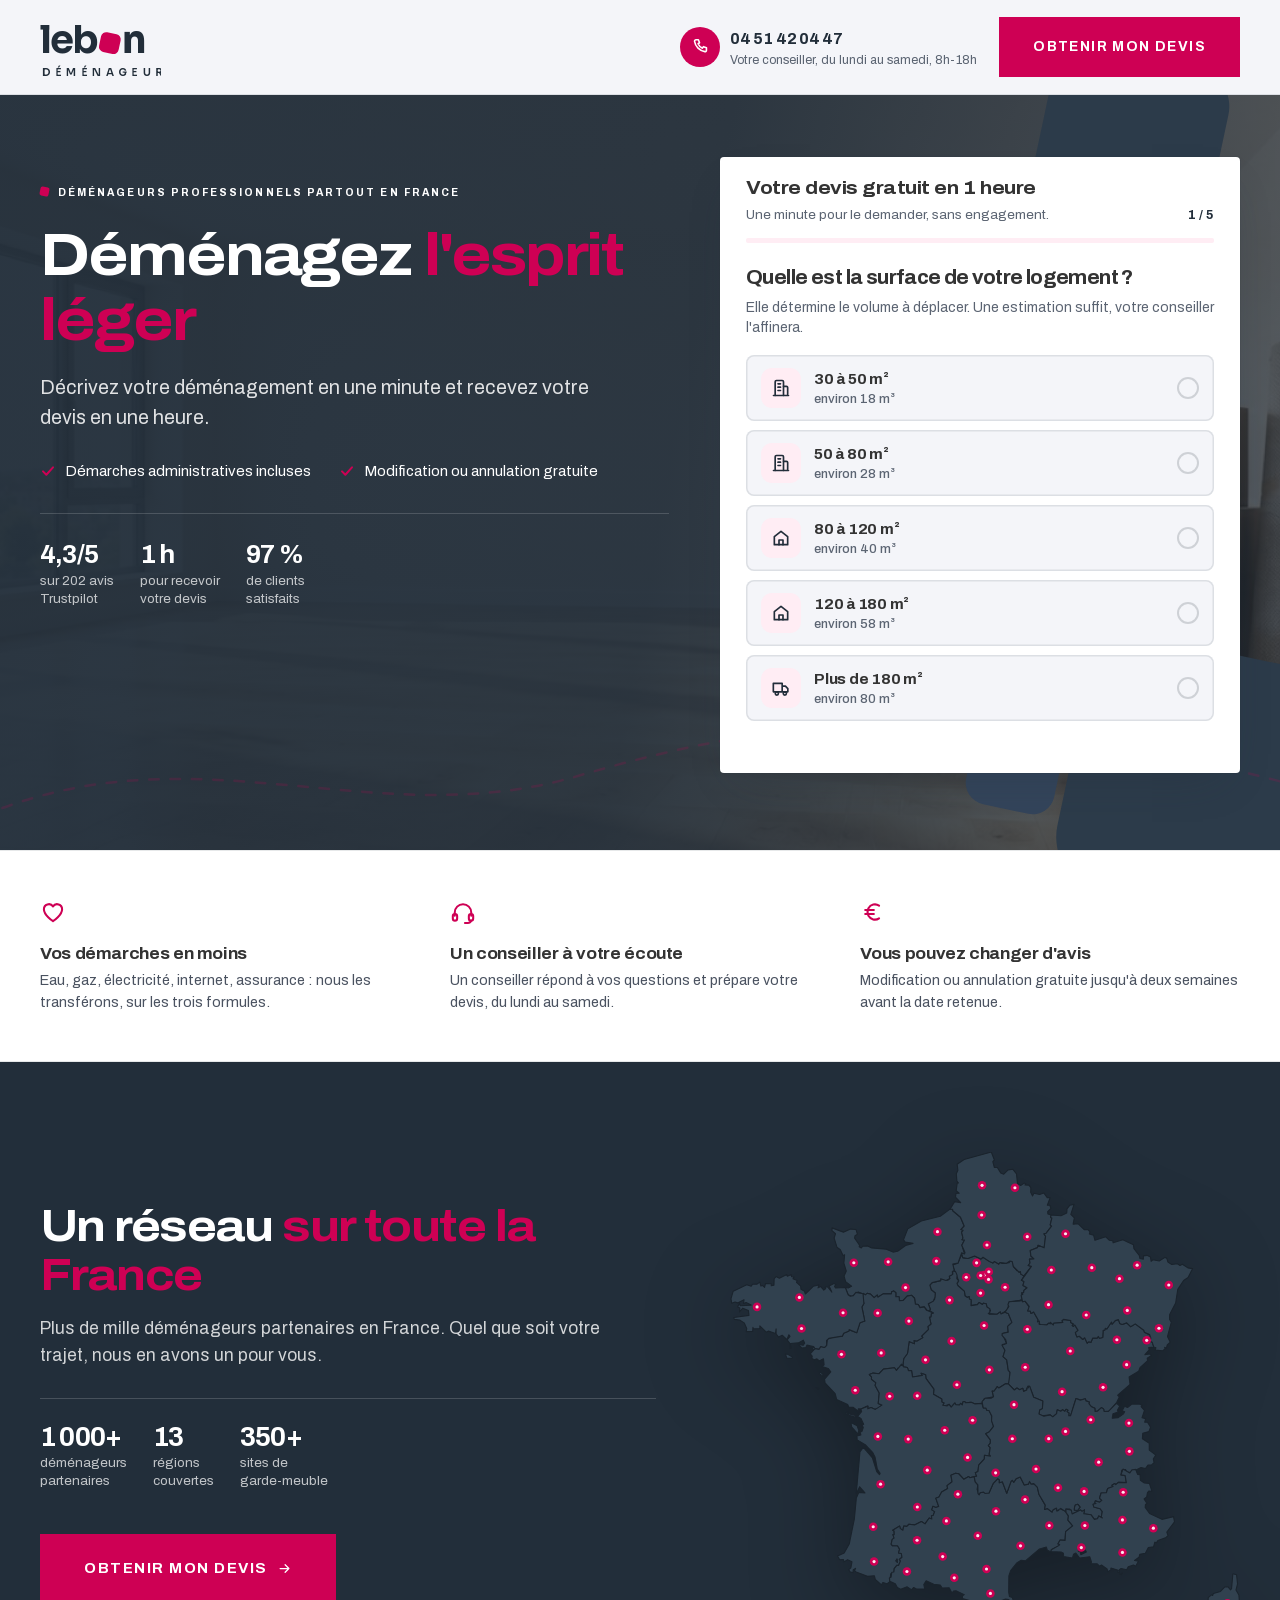
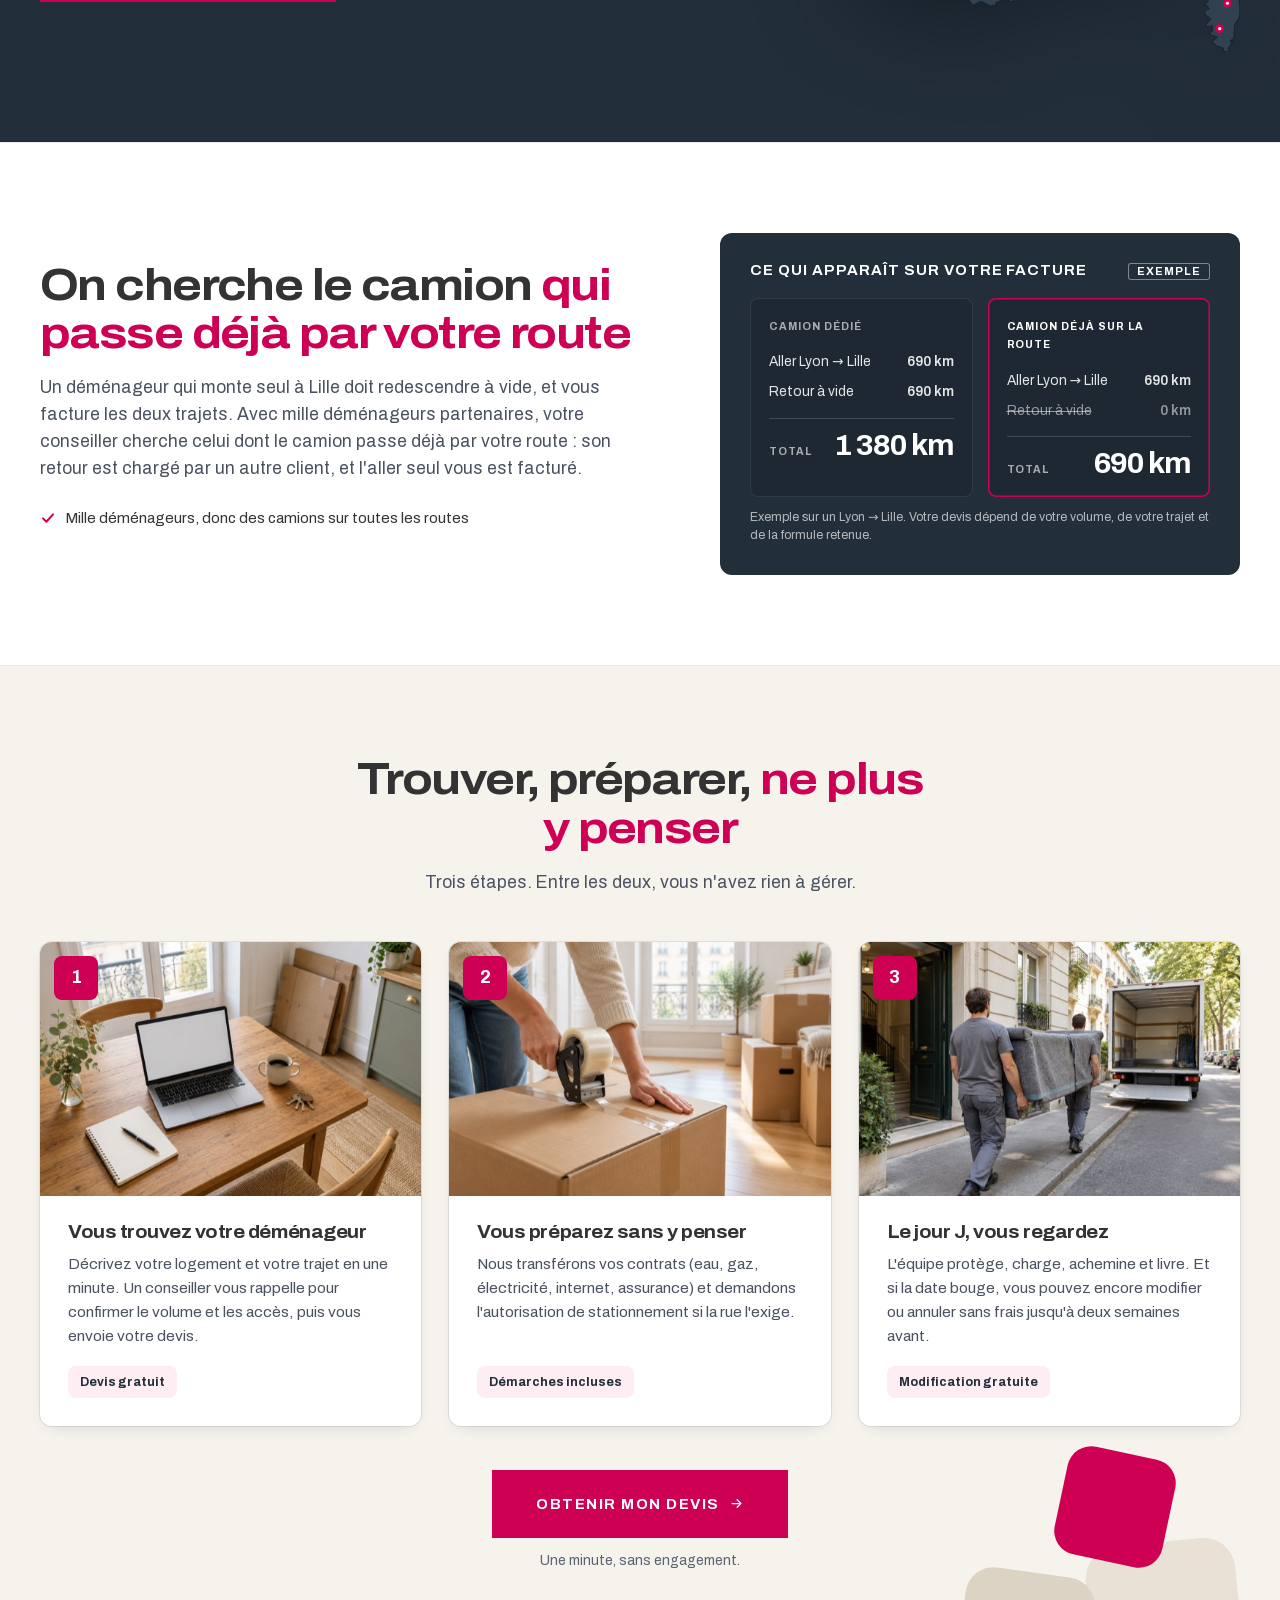
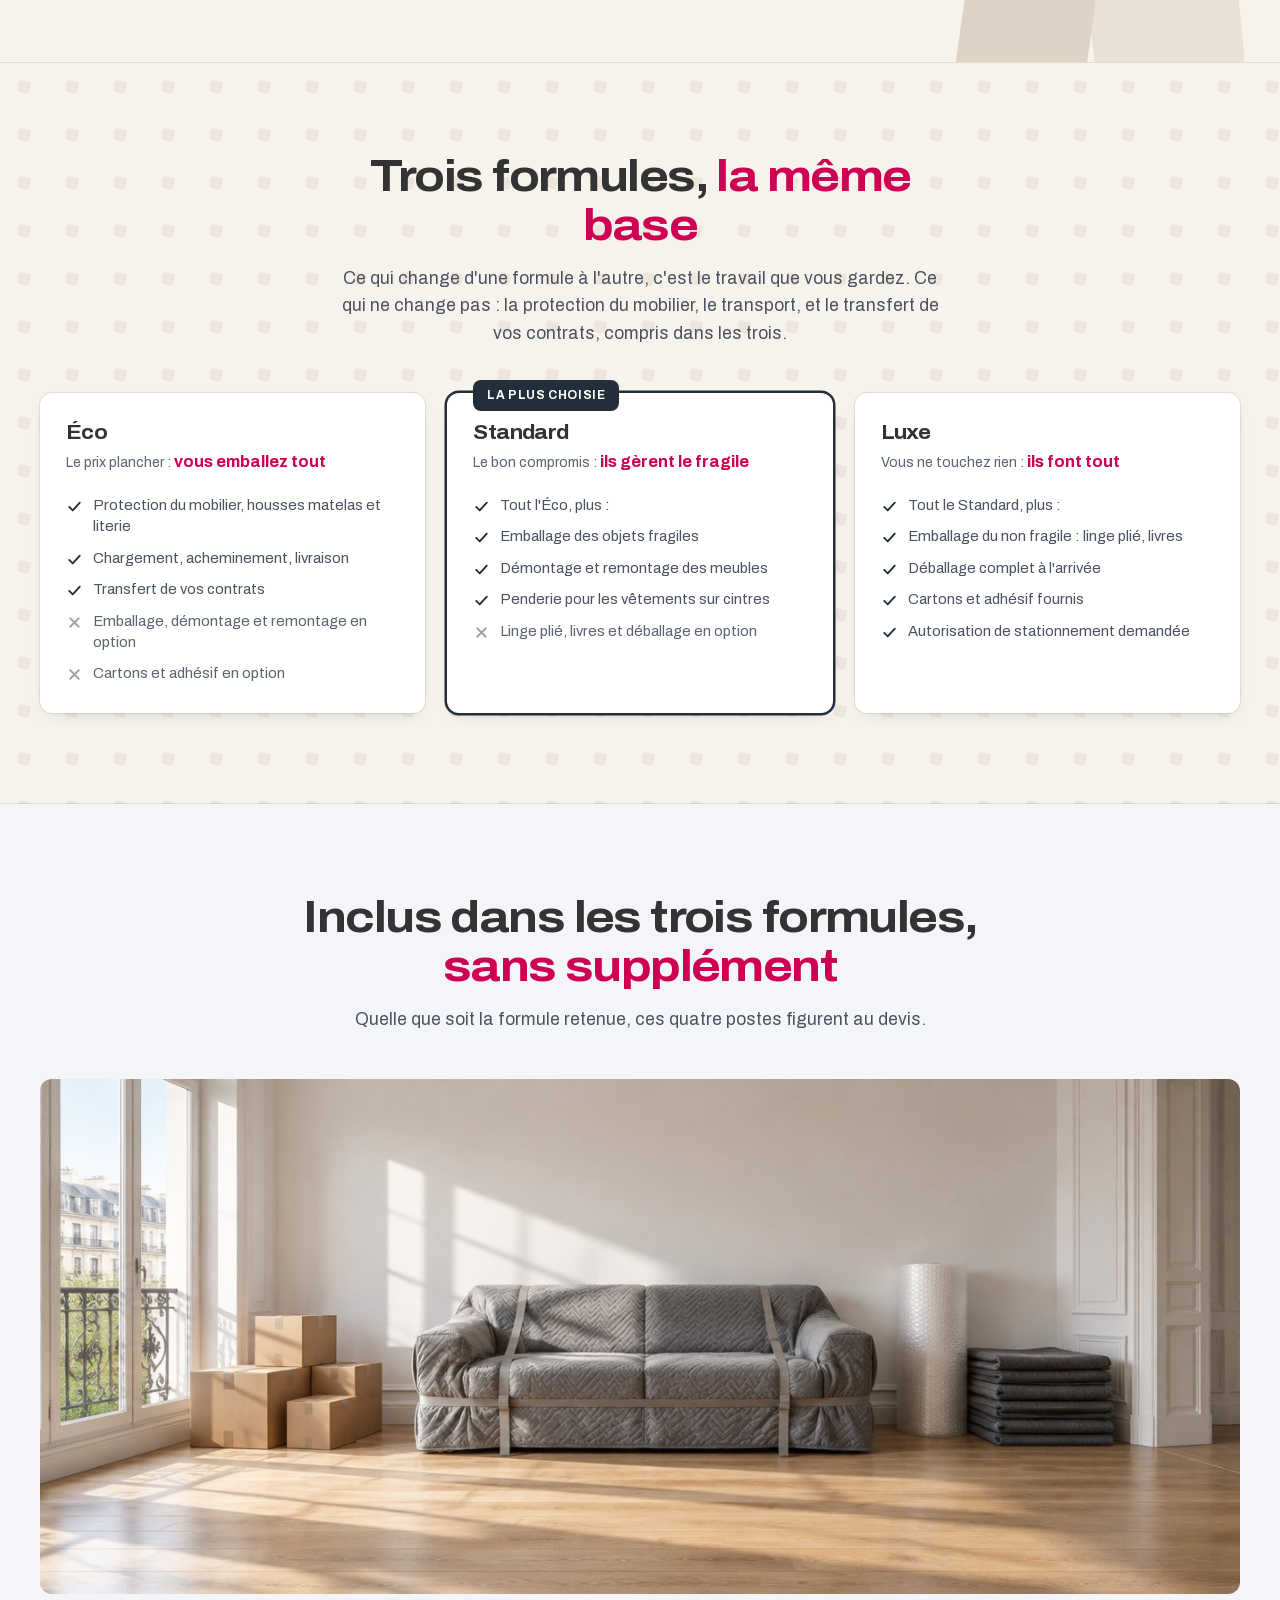
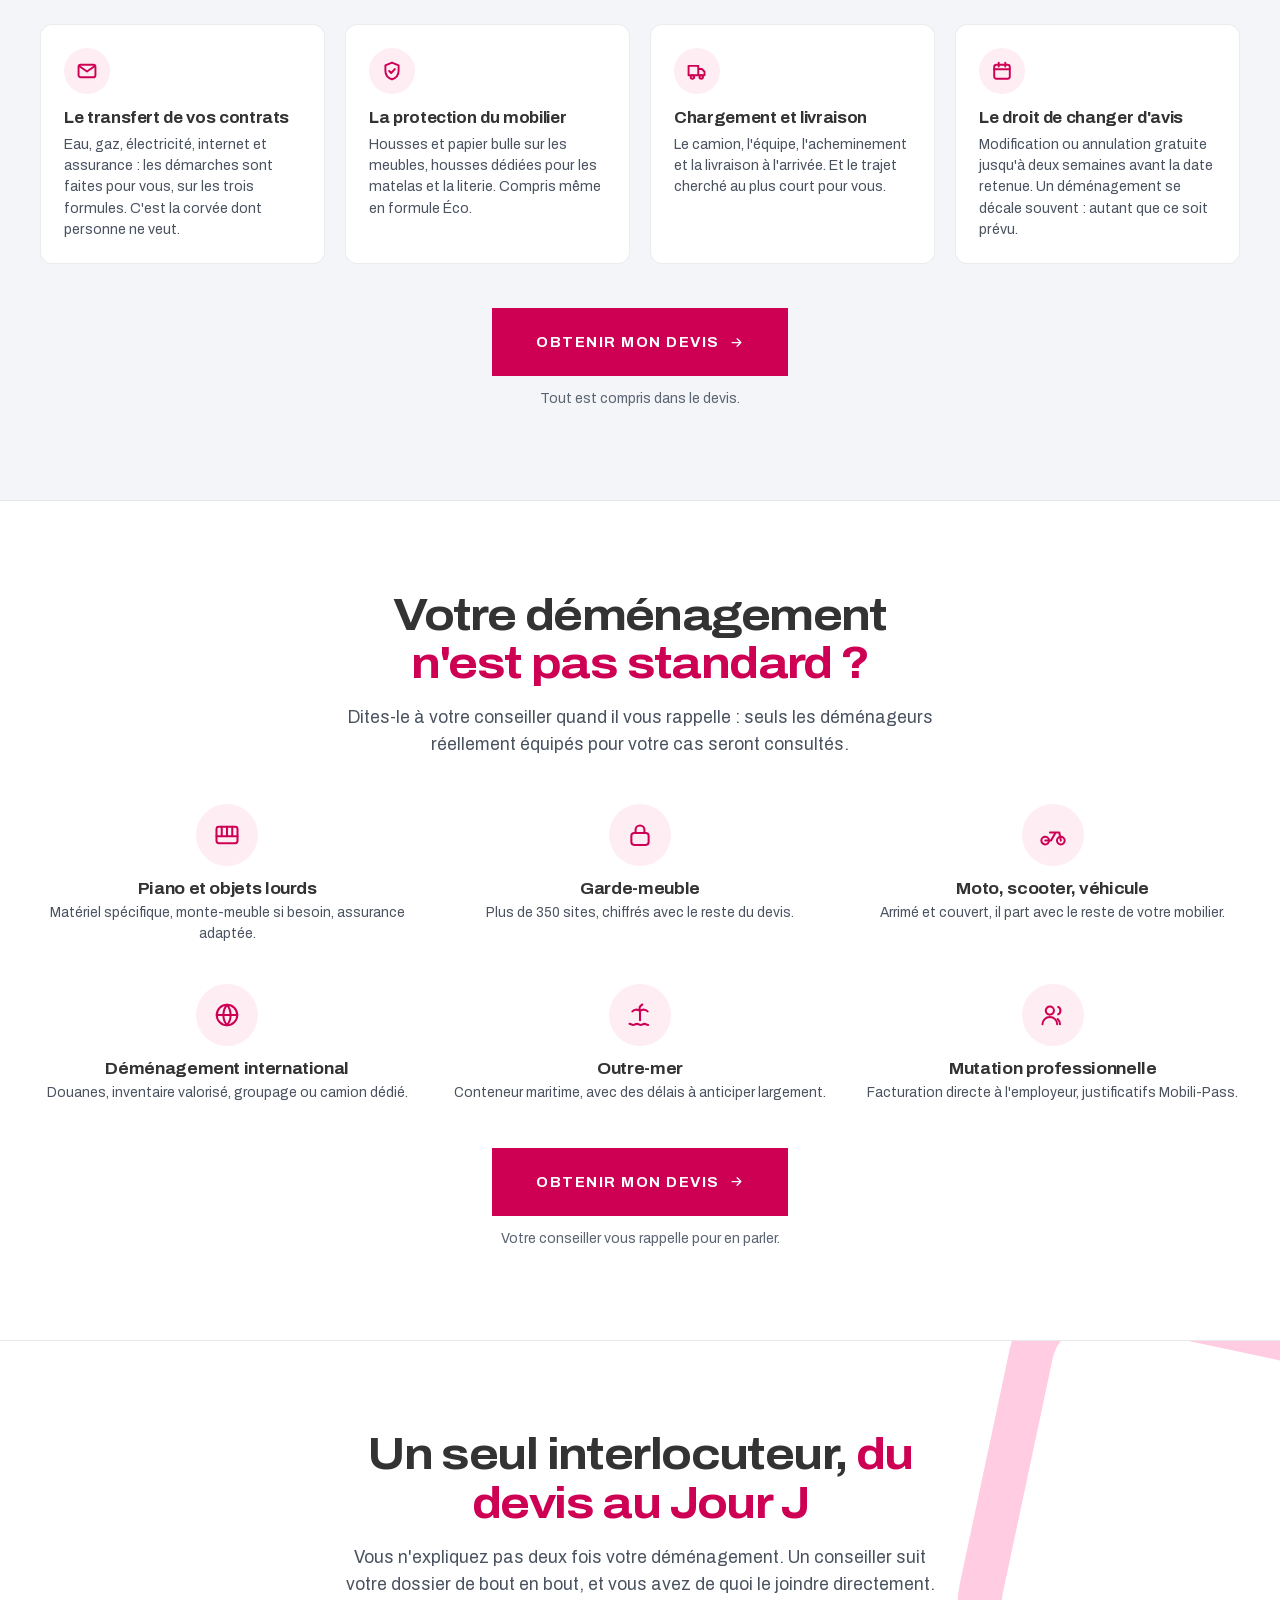
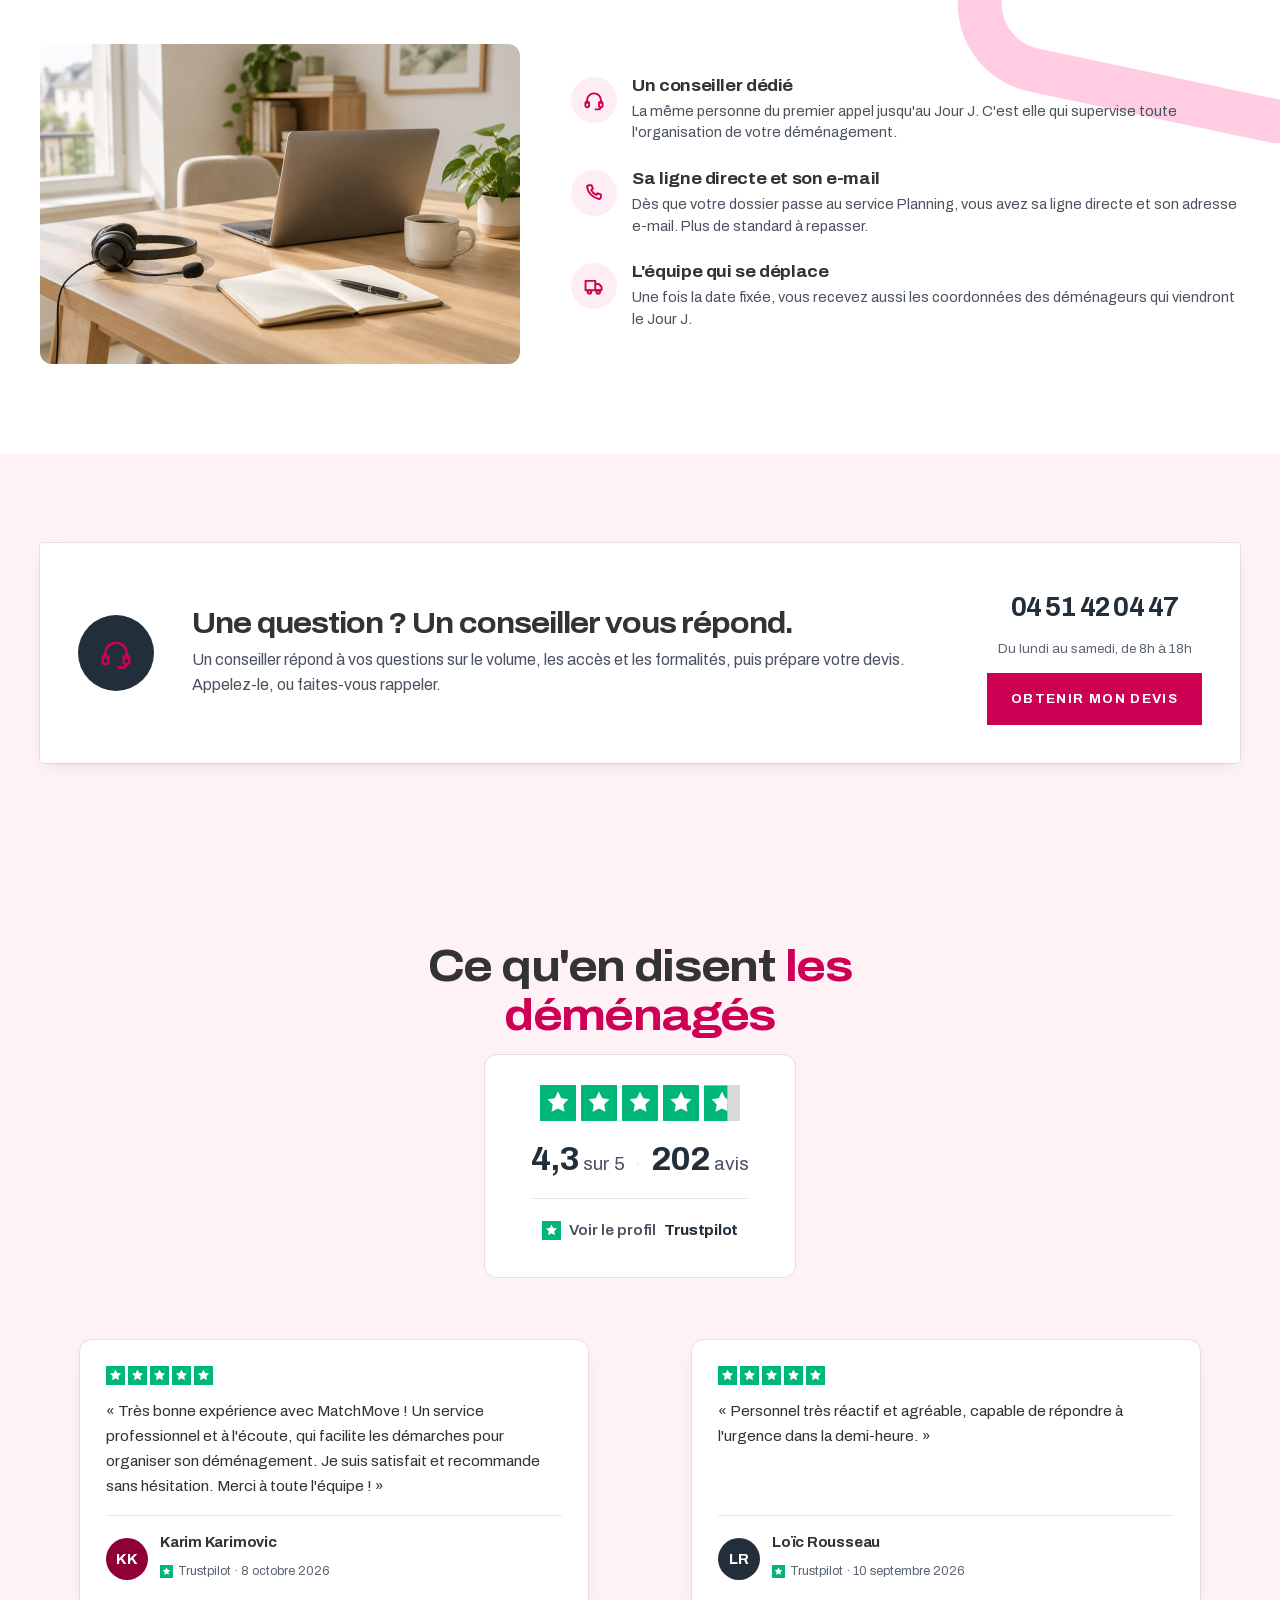
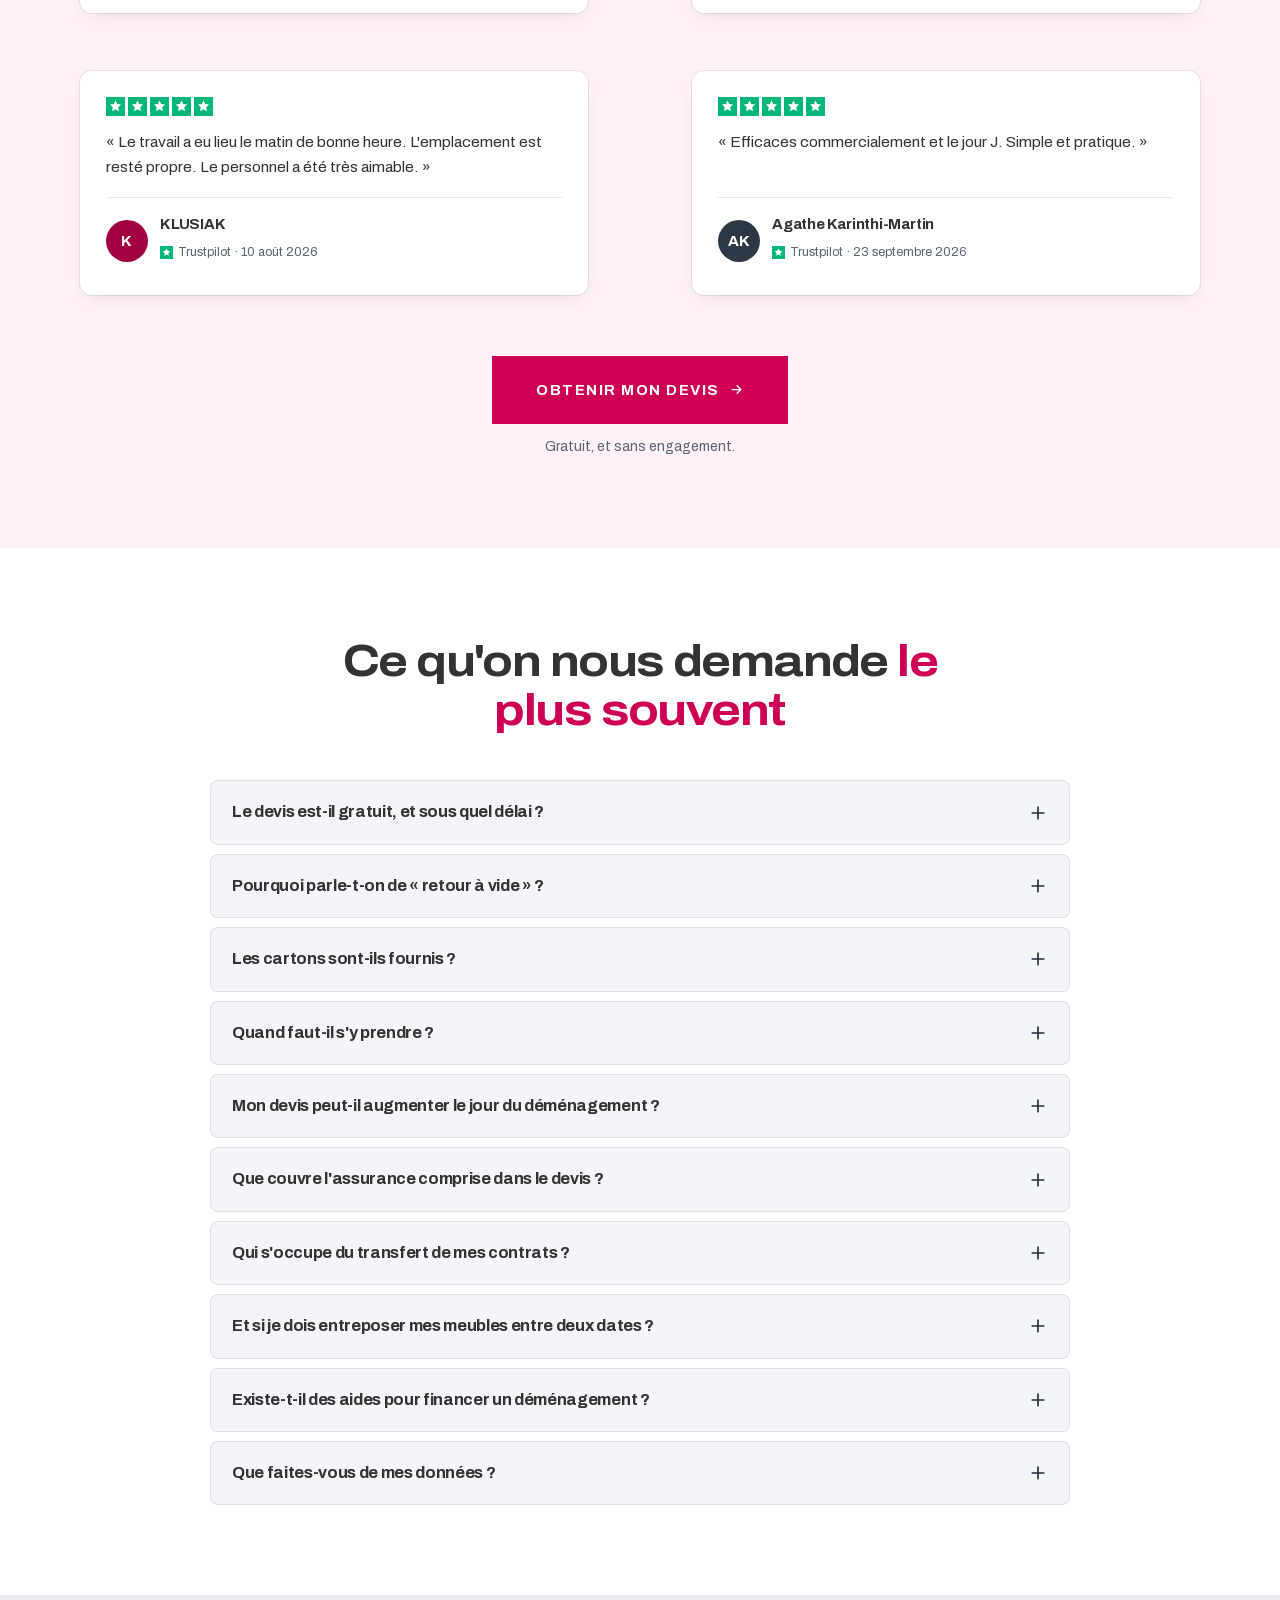
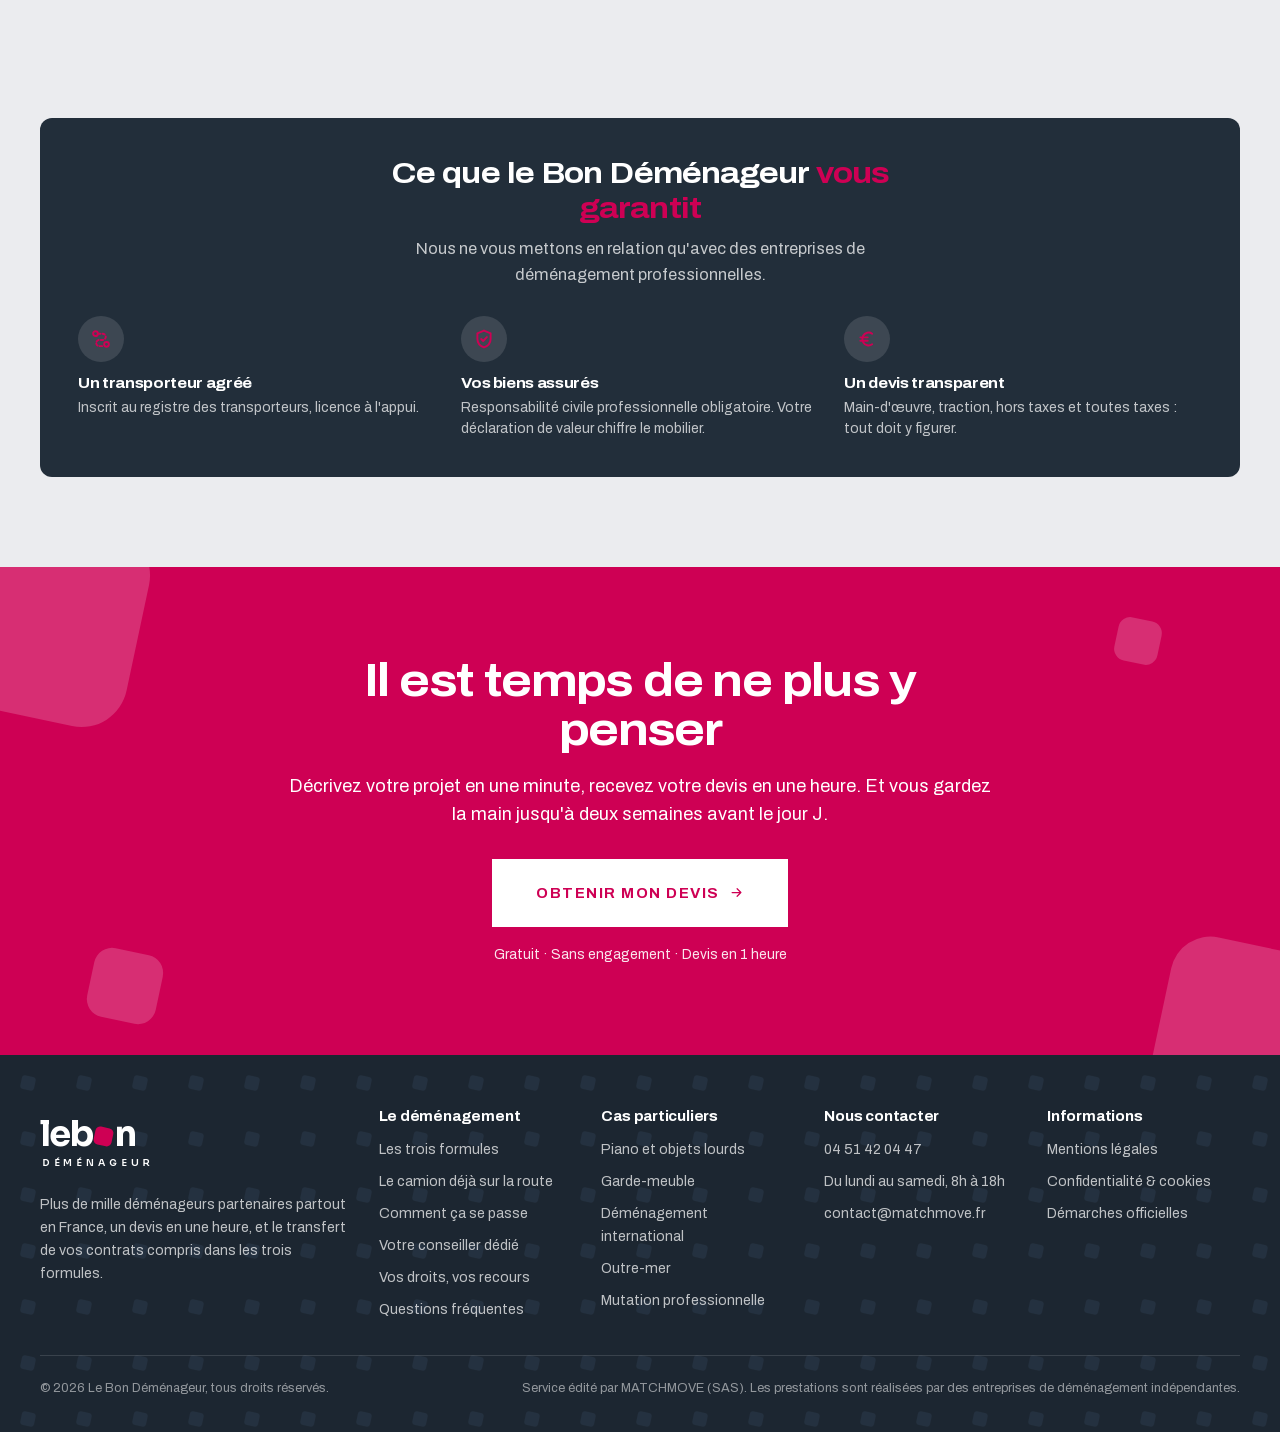
==== commit 396e66e6: "« Quelle est la surface de votre logement ? » « Quel logement déménagez-vous ? » demandait une catég" ====
--- a/index.html
+++ b/index.html
@@ -1018,8 +1018,8 @@
              Conséquence utile au passage : quiz_start part désormais à la
              première interaction, alors qu'il attendait la quatrième étape. -->
         <fieldset class="step is-on" data-step="surface">
-          <legend class="step__q">Quel logement déménagez-vous&nbsp;?</legend>
-          <p class="step__hint">La surface détermine le volume à déplacer. Une estimation suffit, votre conseiller l'affinera.</p>
+          <legend class="step__q">Quelle est la surface de votre logement&nbsp;?</legend>
+          <p class="step__hint">Elle détermine le volume à déplacer. Une estimation suffit, votre conseiller l'affinera.</p>
           <!-- La tranche « moins de 30 m² » a été retirée : un studio tient dans
                un utilitaire loué, la marge est trop faible pour que le lead
                vaille son coût d'acquisition. La plus petite tranche part donc
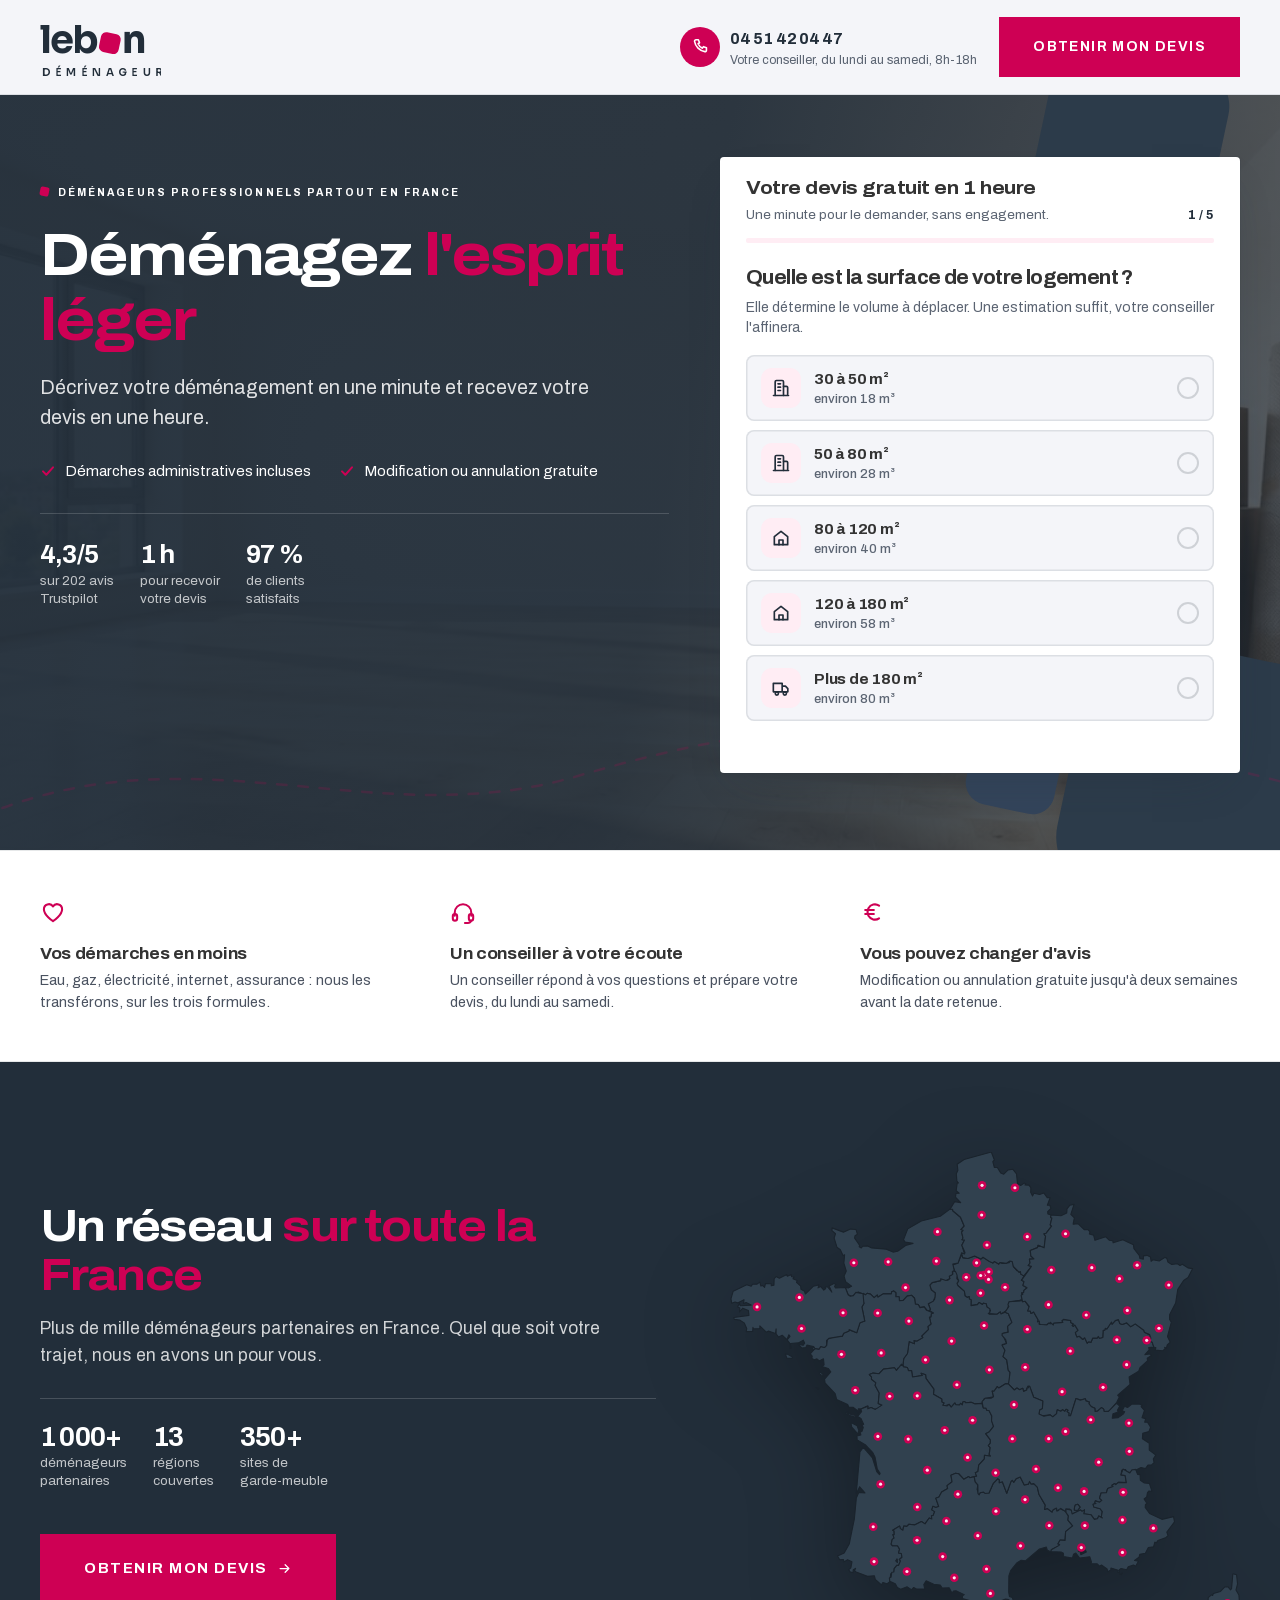
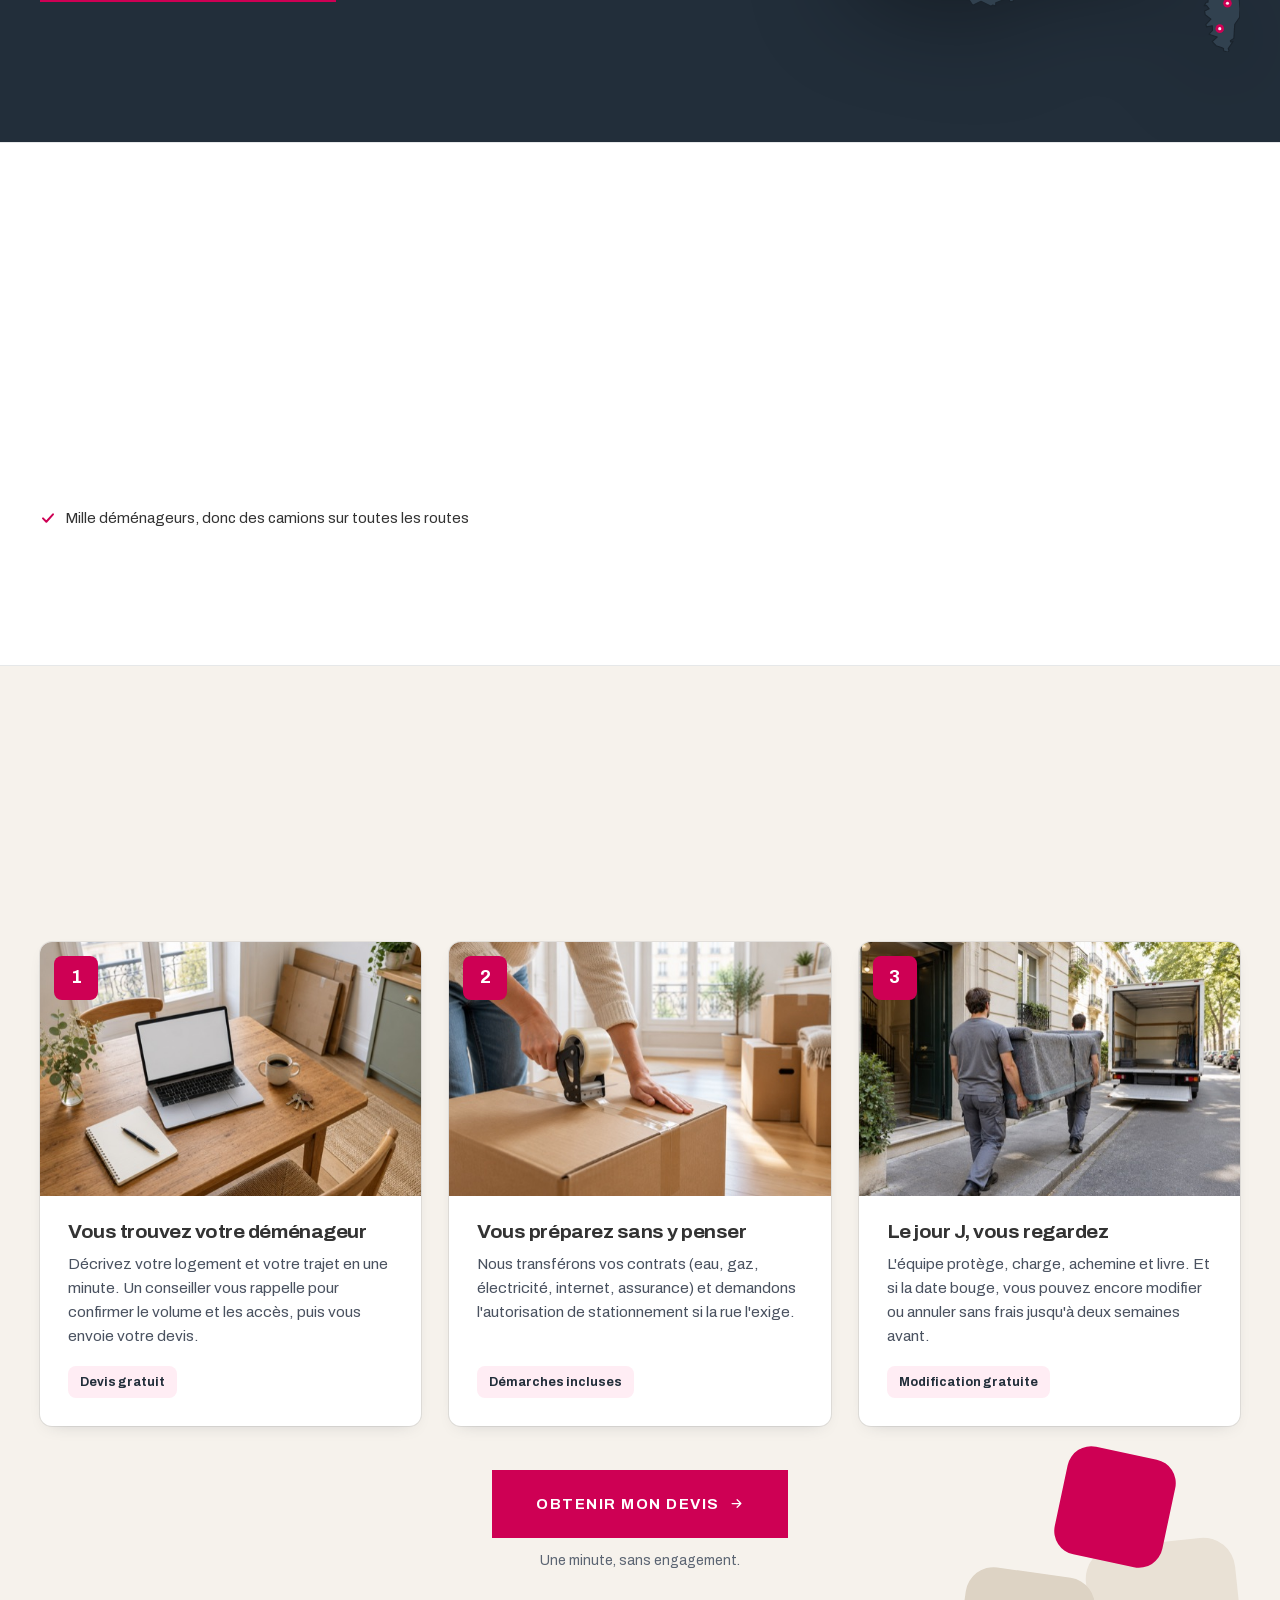
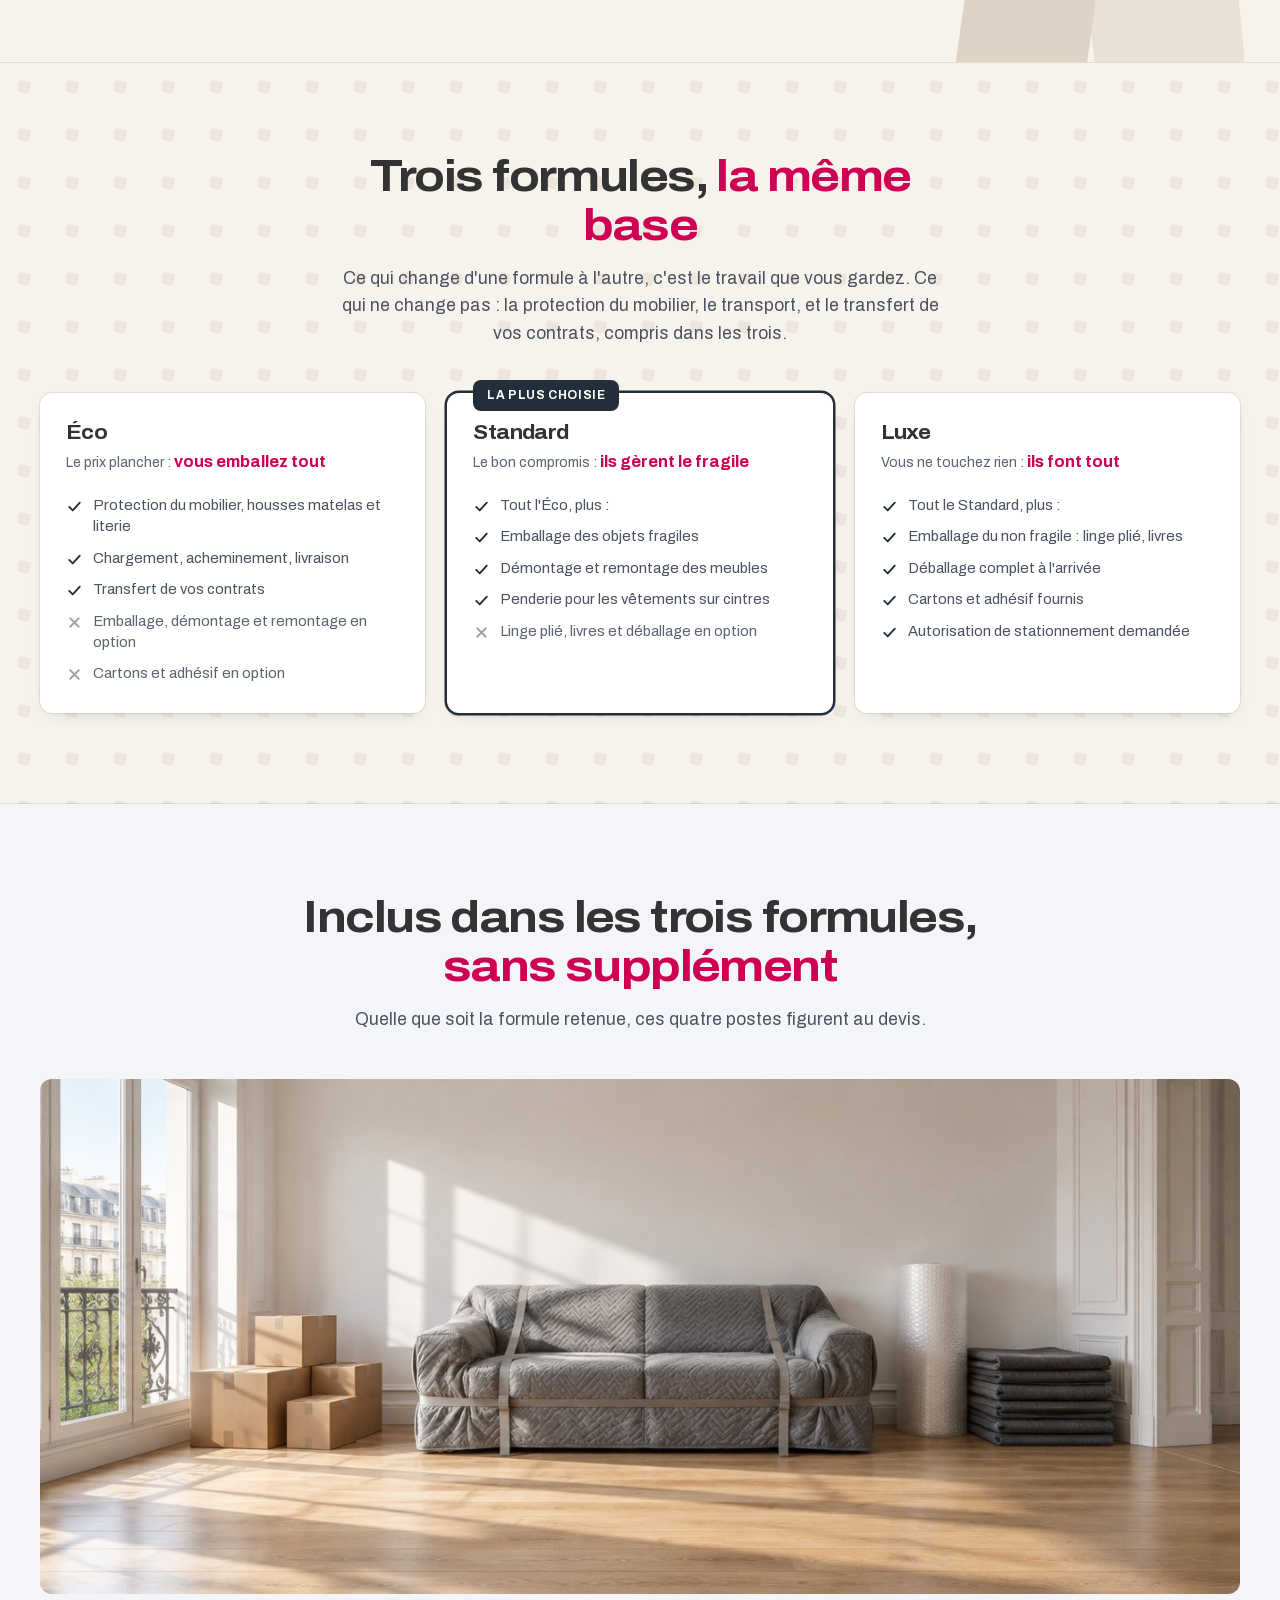
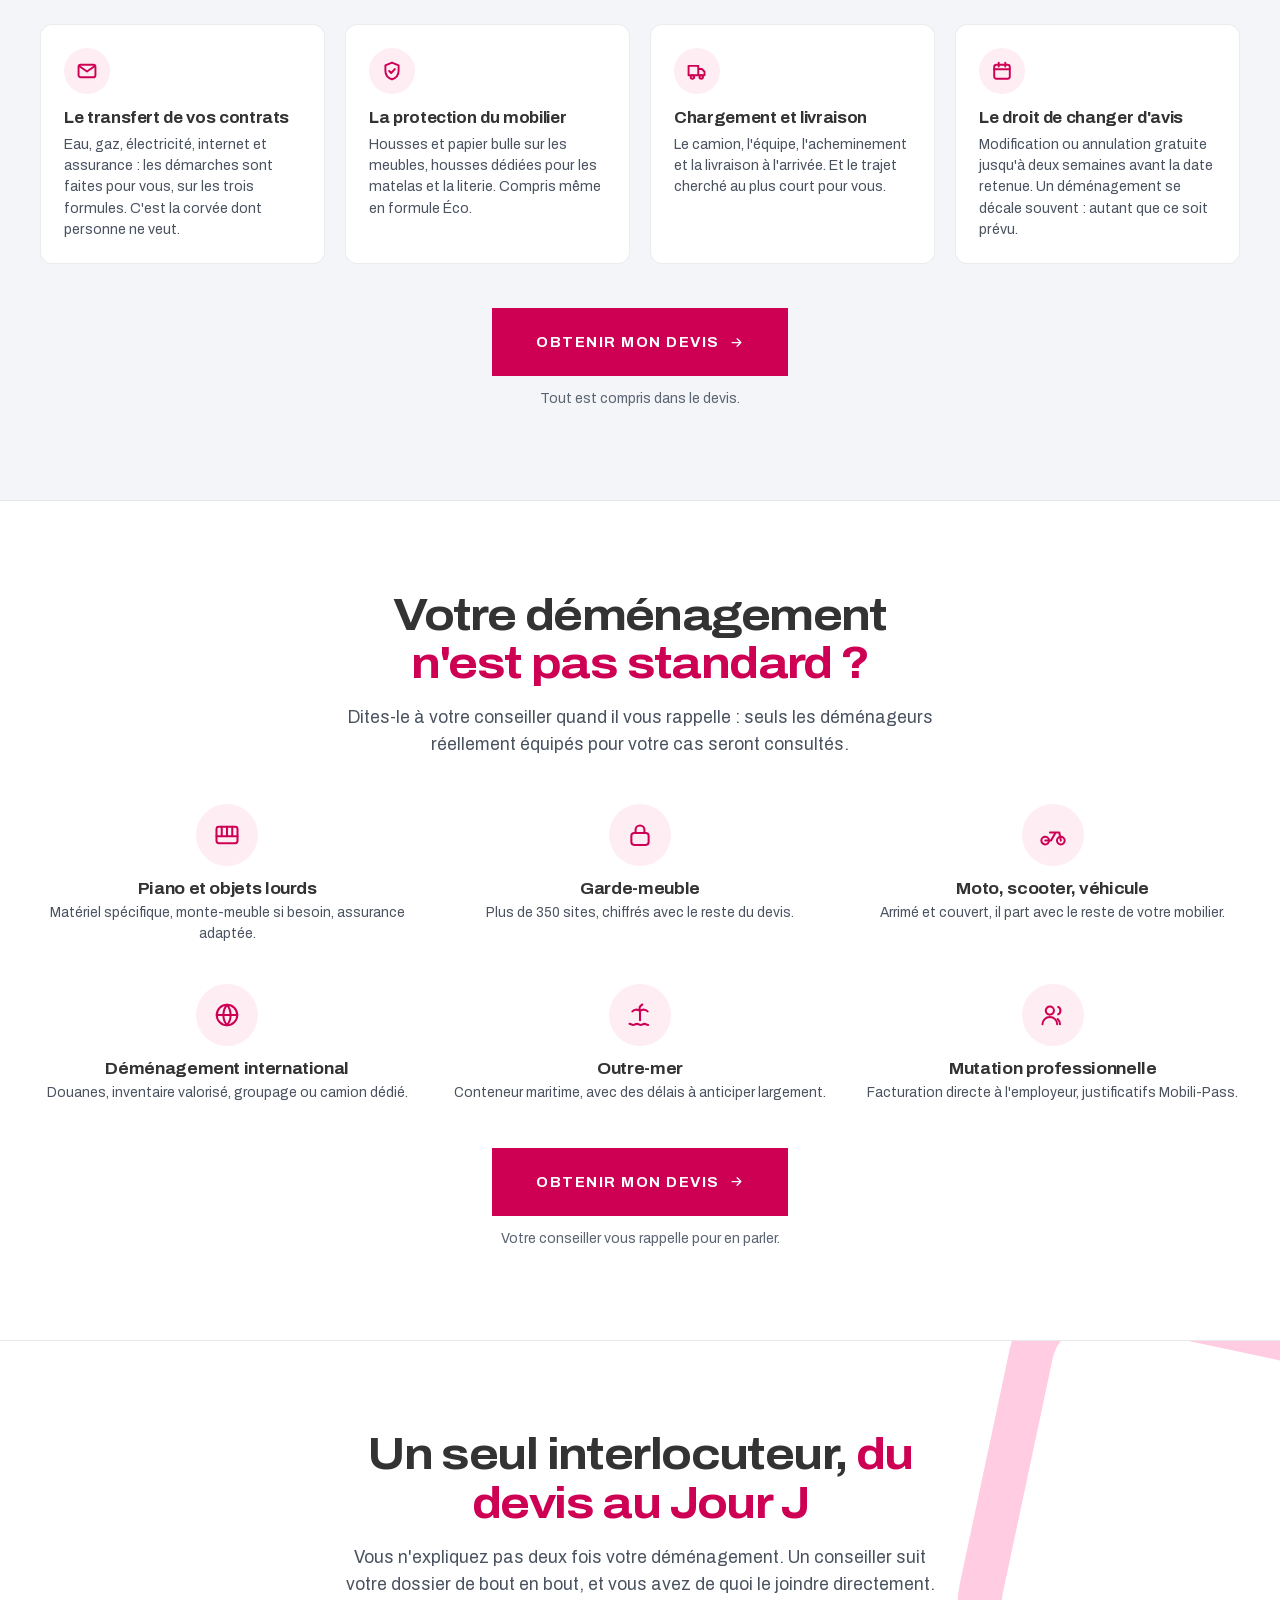
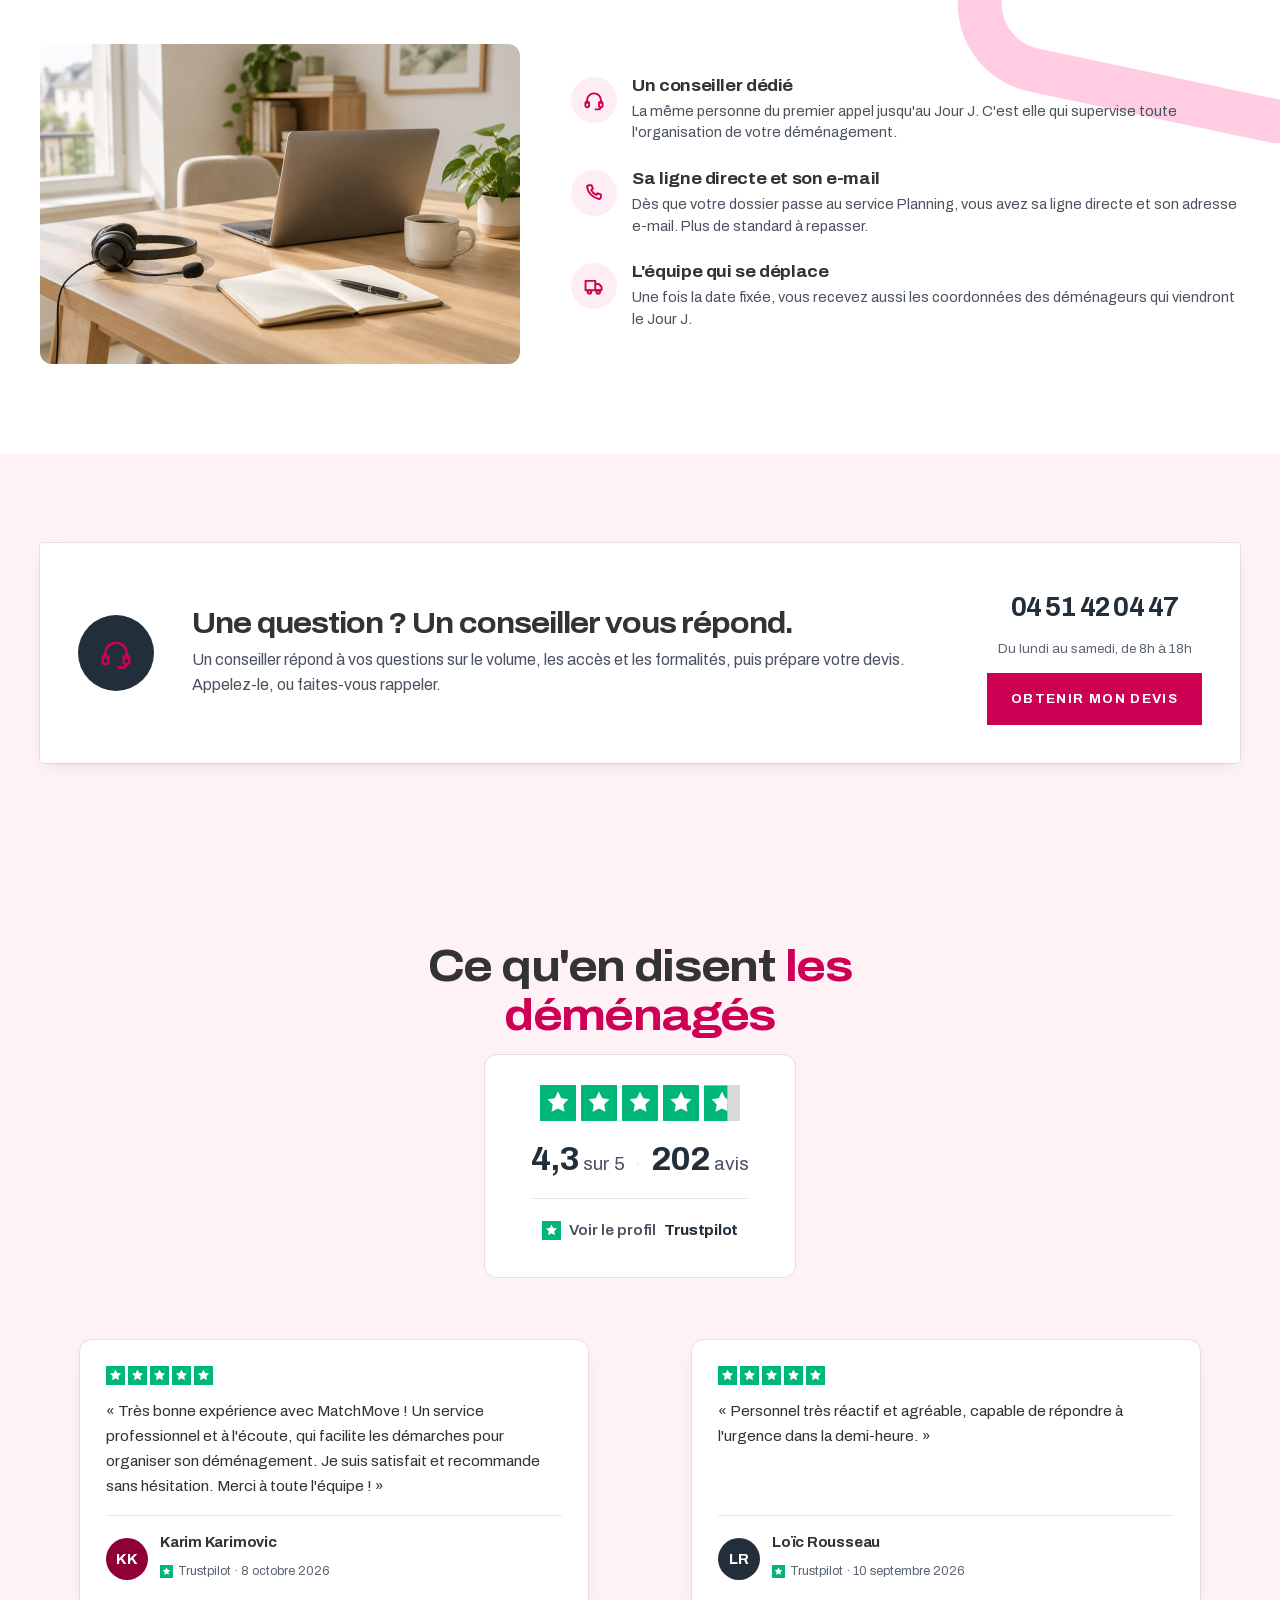
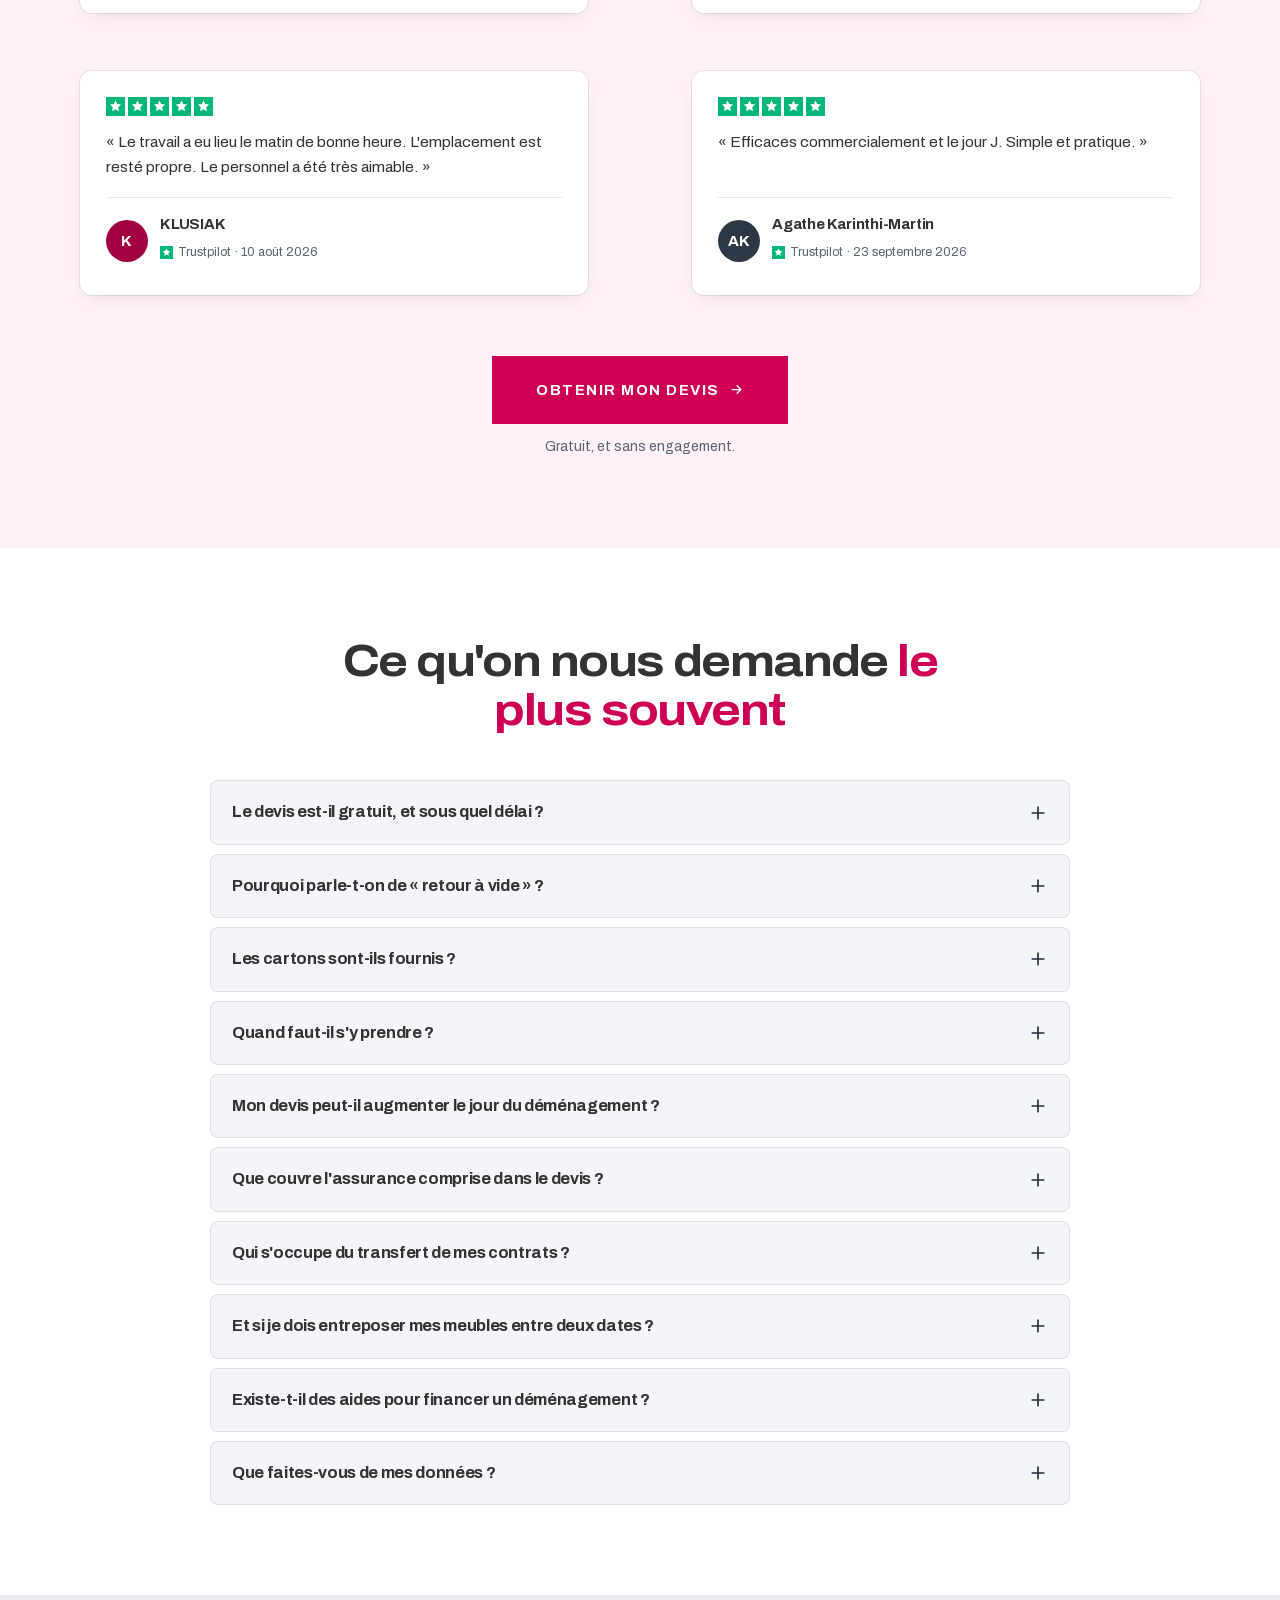
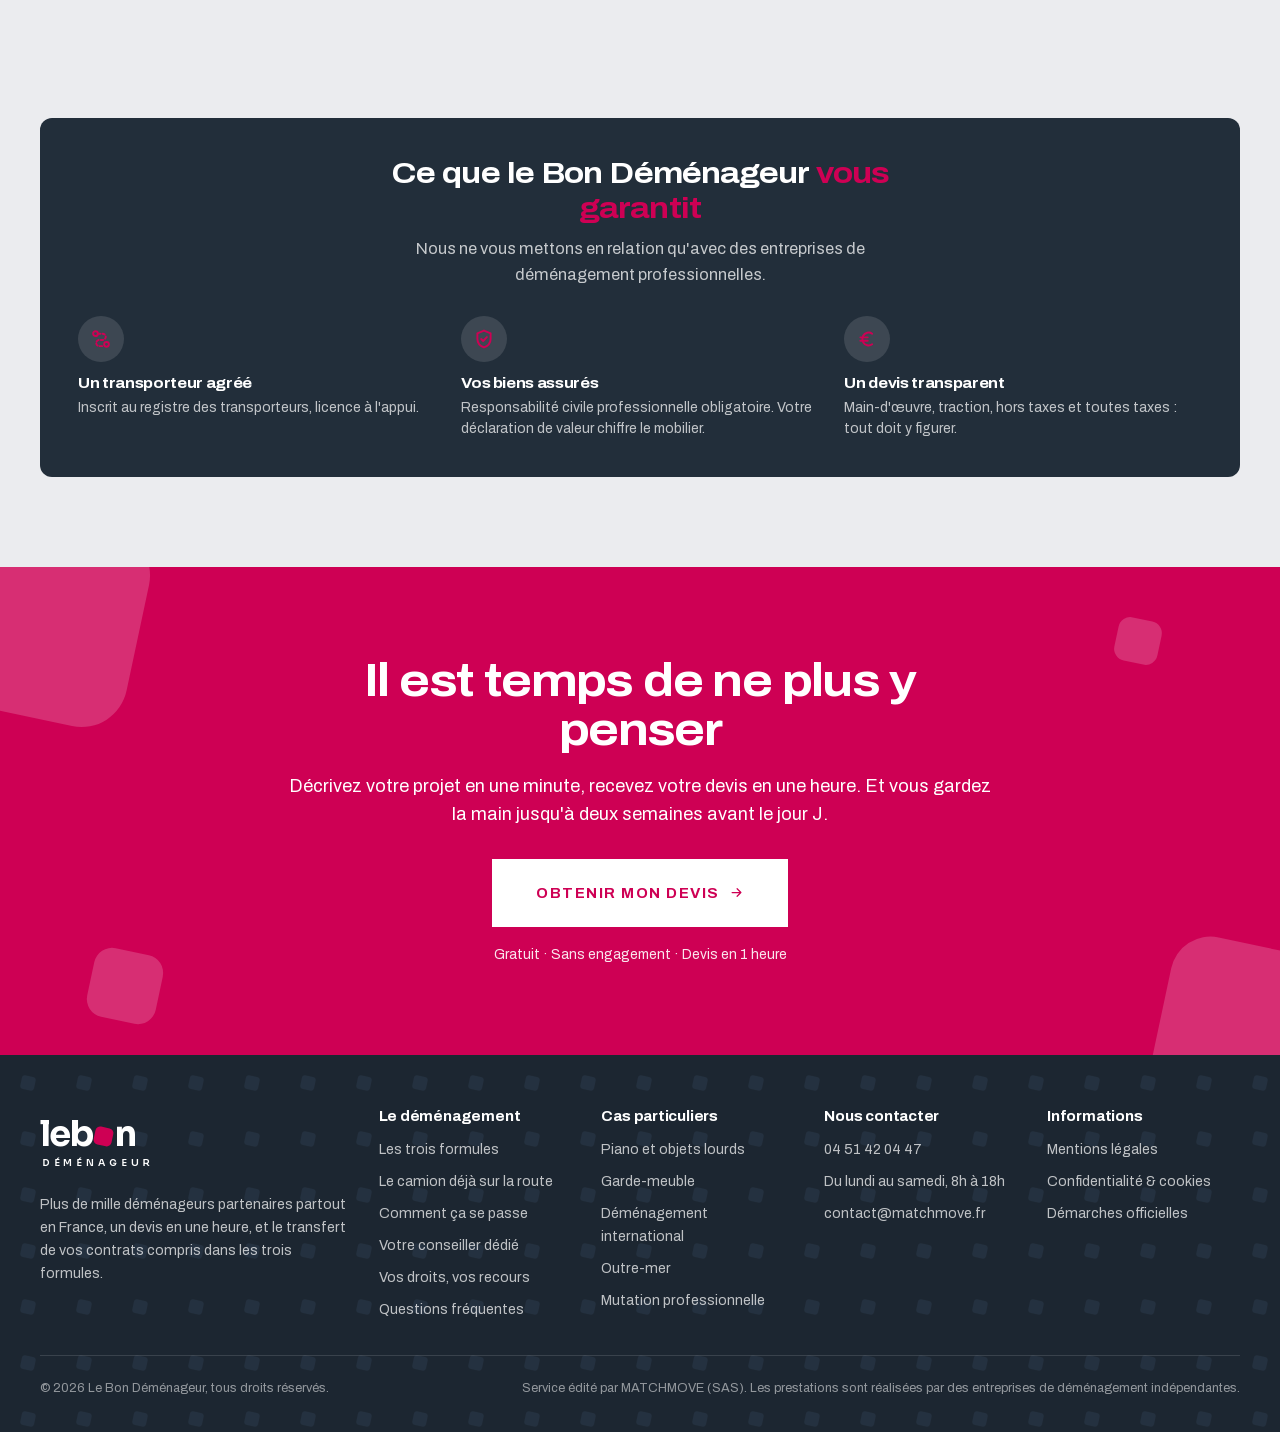
==== commit 1dcdd1fc: "La saison disparait du conseil sur la date « De juin a septembre les camions se remplissent vite » d" ====
--- a/index.html
+++ b/index.html
@@ -1073,7 +1073,7 @@
                      autocapitalize="words" placeholder="Lyon">
             </div>
           </div>
-          <div class="communes" id="q-cmn1" role="group" aria-label="Choisissez votre commune de départ"></div>
+          <div class="communes" id="q-cmn1" role="group" aria-label="Communes partageant ce code postal au départ"></div>
           <p class="note" id="n-cp1" aria-live="polite"></p>
           <div class="acts"><button type="button" class="btn btn--nuit btn--full" data-next>Continuer</button></div>
           <button type="button" class="back" data-back><svg class="ico"><use href="#i-back"/></svg>Retour</button>
@@ -1103,7 +1103,7 @@
                      autocapitalize="words" placeholder="Bordeaux">
             </div>
           </div>
-          <div class="communes" id="q-cmn2" role="group" aria-label="Choisissez votre commune d'arrivée"></div>
+          <div class="communes" id="q-cmn2" role="group" aria-label="Communes partageant ce code postal à l'arrivée"></div>
           <p class="note" id="n-cp2" aria-live="polite"></p>
           <div class="acts"><button type="button" class="btn btn--nuit btn--full" data-next>Continuer</button></div>
           <button type="button" class="back" data-back><svg class="ico"><use href="#i-back"/></svg>Retour</button>
@@ -1111,7 +1111,7 @@
 
         <fieldset class="step" data-step="date_demenagement">
           <legend class="step__q">Quand déménagez-vous&nbsp;?</legend>
-          <p class="step__hint">De juin à septembre les camions se remplissent vite&nbsp;: s'y prendre tôt fait baisser les devis. Une date approximative convient.</p>
+          <p class="step__hint">Les camions se remplissent vite&nbsp;: s'y prendre tôt fait baisser les devis. Une date approximative convient.</p>
           <div class="field">
             <label for="f-date">Jour du déménagement</label>
             <input id="f-date" name="date_demenagement" type="date" autocomplete="off">
@@ -1922,20 +1922,26 @@
         note.textContent = 'Code postal inconnu. Vérifiez les cinq chiffres.';
         return;
       }
+      // La plus peuplée en tête : c'est celle qu'on retient d'office.
       list.sort(function(a,b){ return (b.population||0) - (a.population||0); });
       note.textContent = '';
       if(list.length === 1){ choisir(list[0]); return; }
-      note.textContent = 'Plusieurs communes partagent ce code postal :';
+      // Plusieurs communes partagent le code postal. Attendre un clic laissait
+      // sans commune, sans coordonnées, donc sans distance ni estimation, tout
+      // visiteur qui passait à l'étape suivante sans rien choisir. On retient
+      // la principale ; la liste reste affichée pour corriger, et le conseiller
+      // tranche au téléphone de toute façon.
       box.innerHTML = list.slice(0,9).map(function(c,i){
-        return '<button type="button" class="cmn" data-i="'+i+'" aria-pressed="false">'+c.nom+'</button>';
+        return '<button type="button" class="cmn" data-i="'+i+'" aria-pressed="'+(i ? 'false' : 'true')+'">'+c.nom+'</button>';
       }).join('');
       $$('.cmn', box).forEach(function(b){
         b.addEventListener('click', function(){
           $$('.cmn', box).forEach(function(x){ x.setAttribute('aria-pressed','false') });
           b.setAttribute('aria-pressed','true');
-          choisir(list[+b.dataset.i]);
+          choisir(list[+b.dataset.i], true);
         });
       });
+      choisir(list[0], true);
     })
     .catch(function(){
       // L'API peut être indisponible : on ne bloque pas le lead pour autant.
@@ -1944,10 +1950,12 @@
       cb({ nom:'CP ' + cp, cp:cp, dep:cp.slice(0,2), lat:null, lon:null });
     });
 
-  function choisir(c){
+  function choisir(c, plusieurs){
     var co = (c.centre && c.centre.coordinates) || [null,null];
     note.className = 'note ok';
-    note.textContent = c.nom + ' retenu.';
+    note.textContent = plusieurs
+      ? c.nom + ' retenu. Une autre commune ? Choisissez ci-dessus.'
+      : c.nom + ' retenu.';
     // Le nom officiel de la commune fait autorité sur ce qui a pu être tapé :
     // il vient du code postal lui-même et évite les fautes de frappe.
     var v = $(villeId); if(v) v.value = c.nom;
